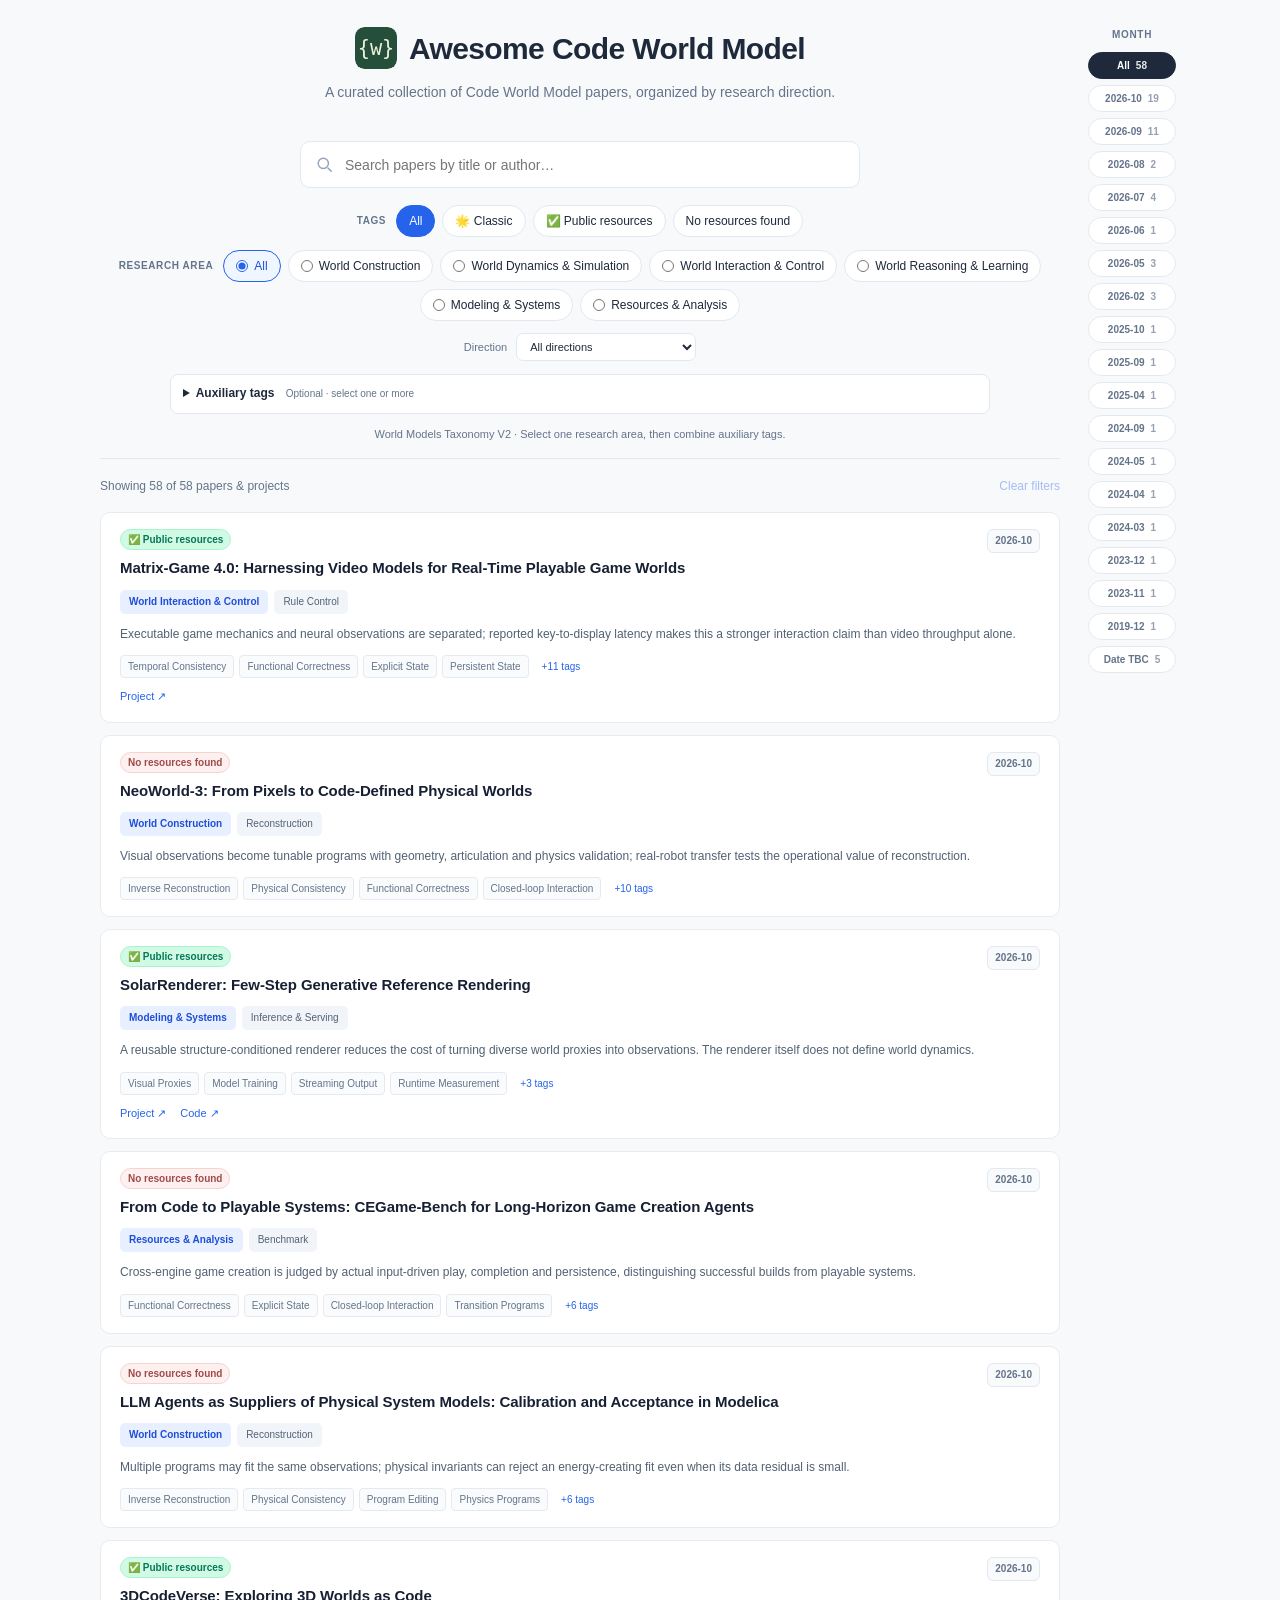
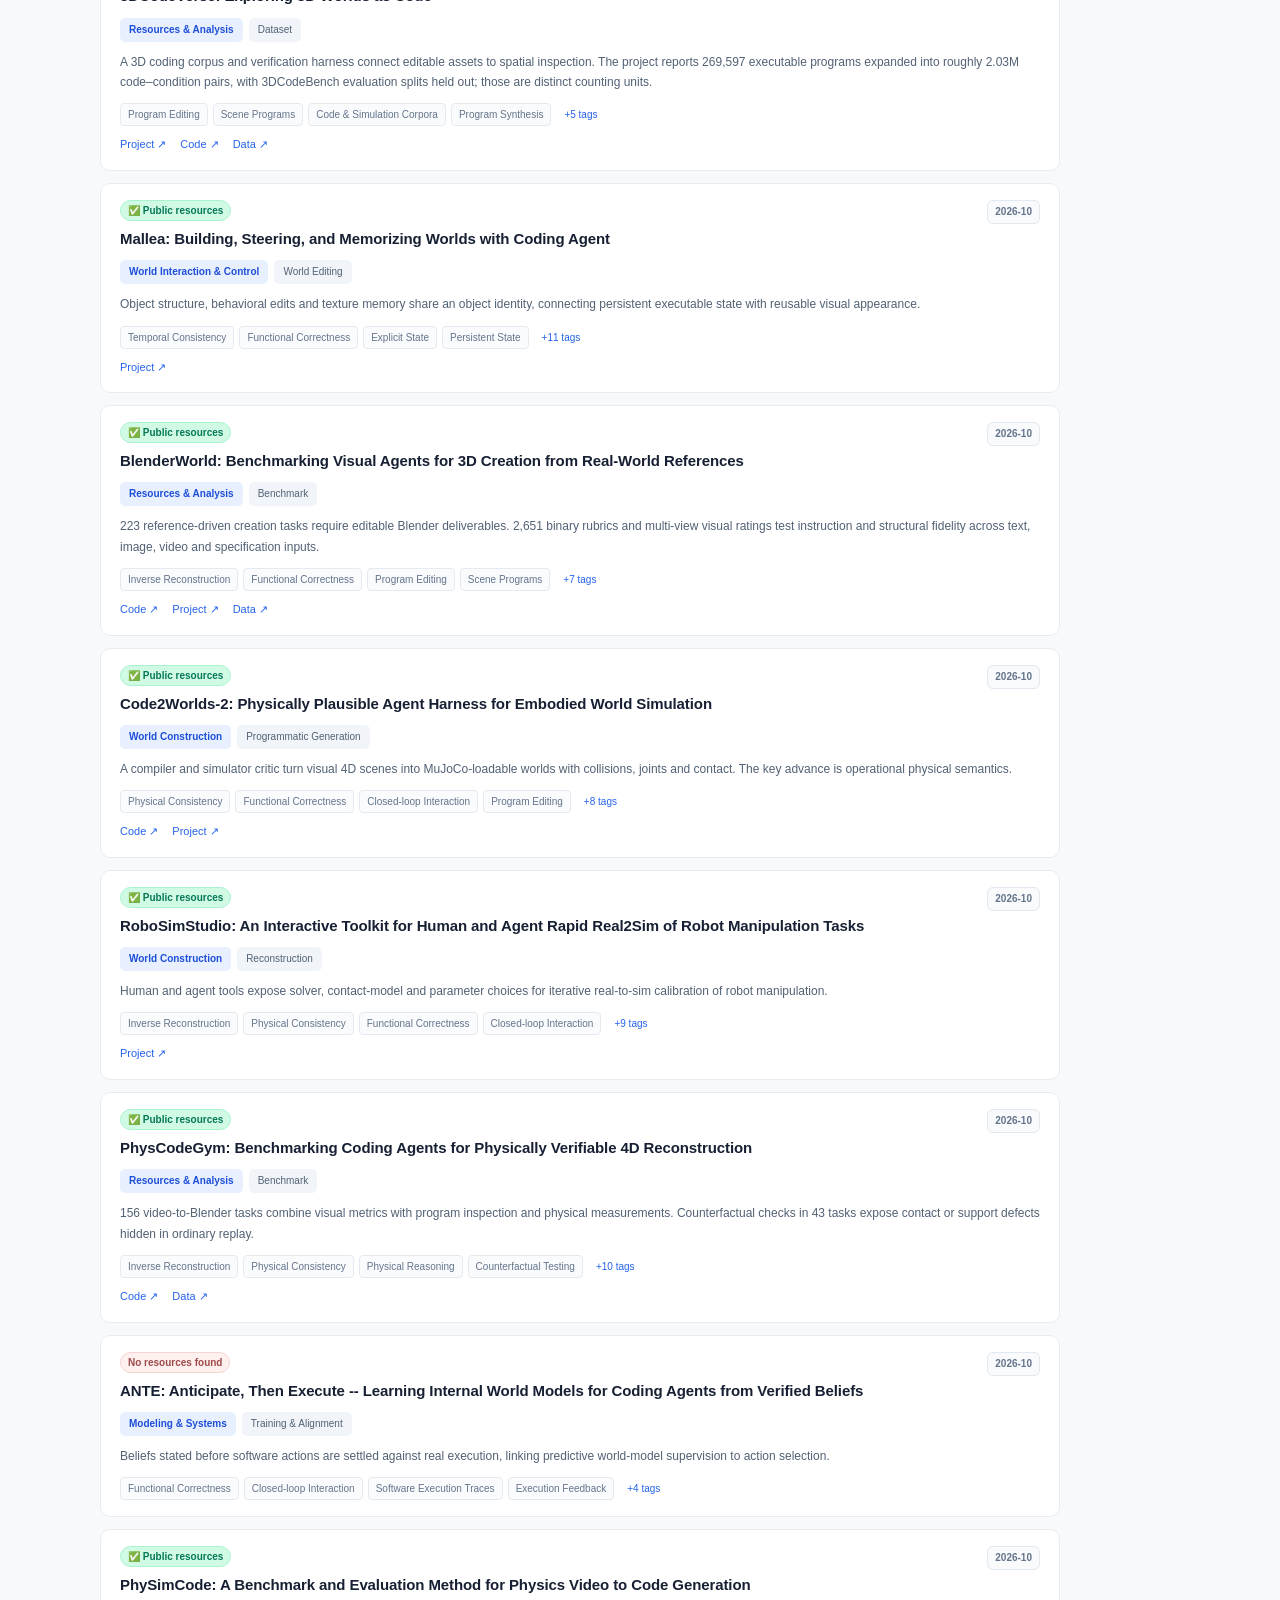
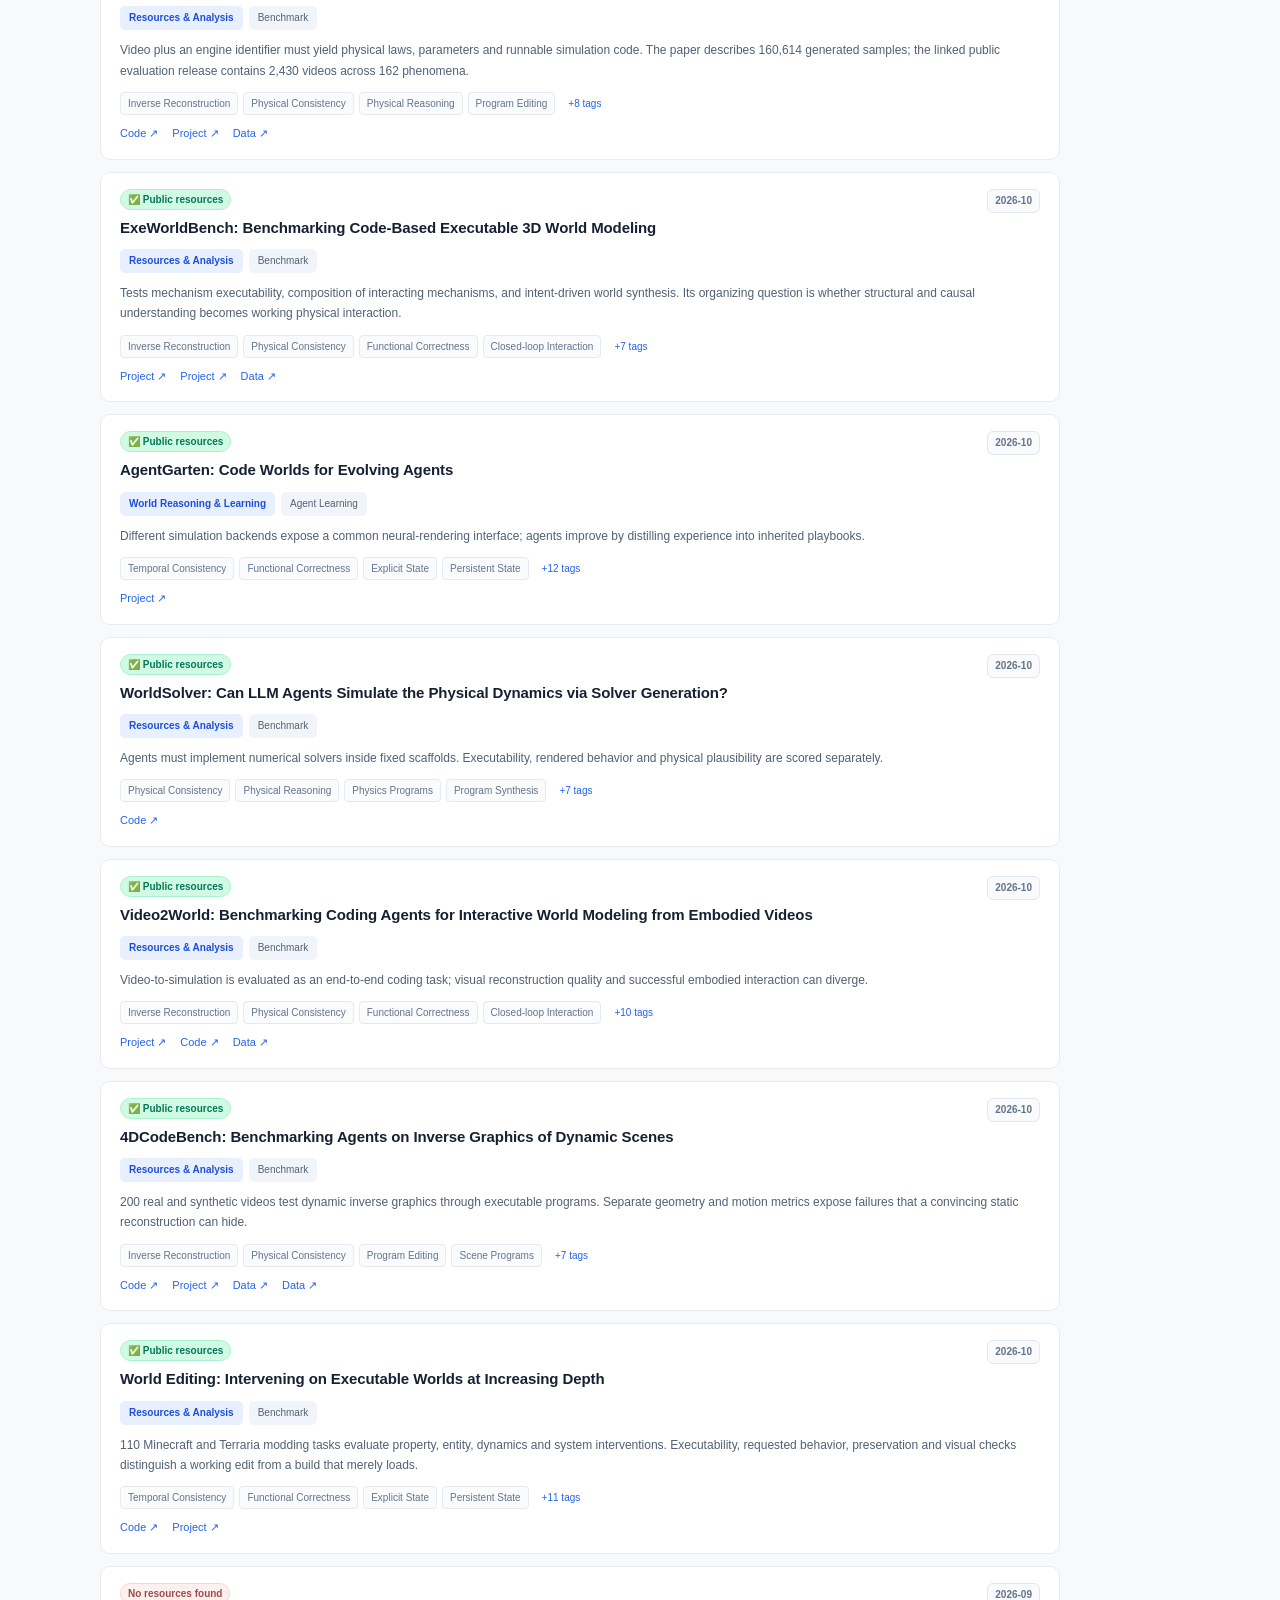
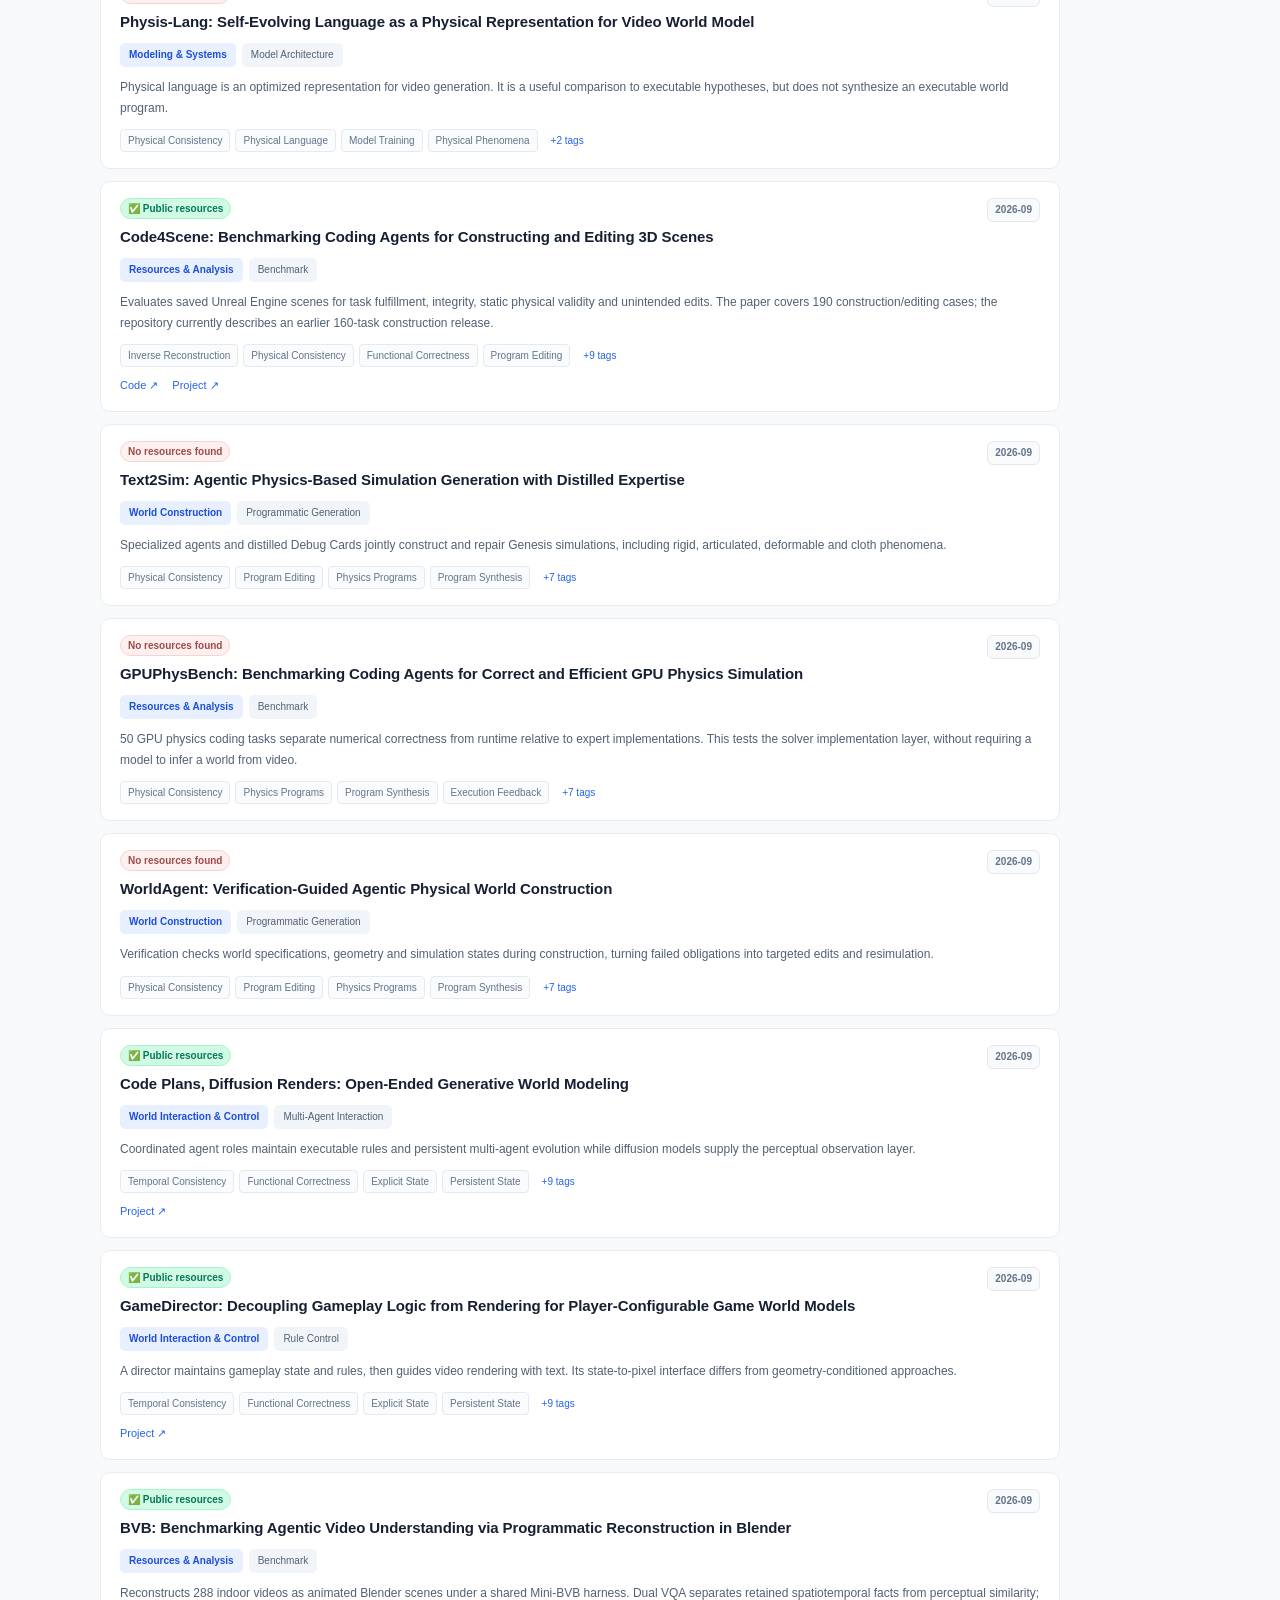
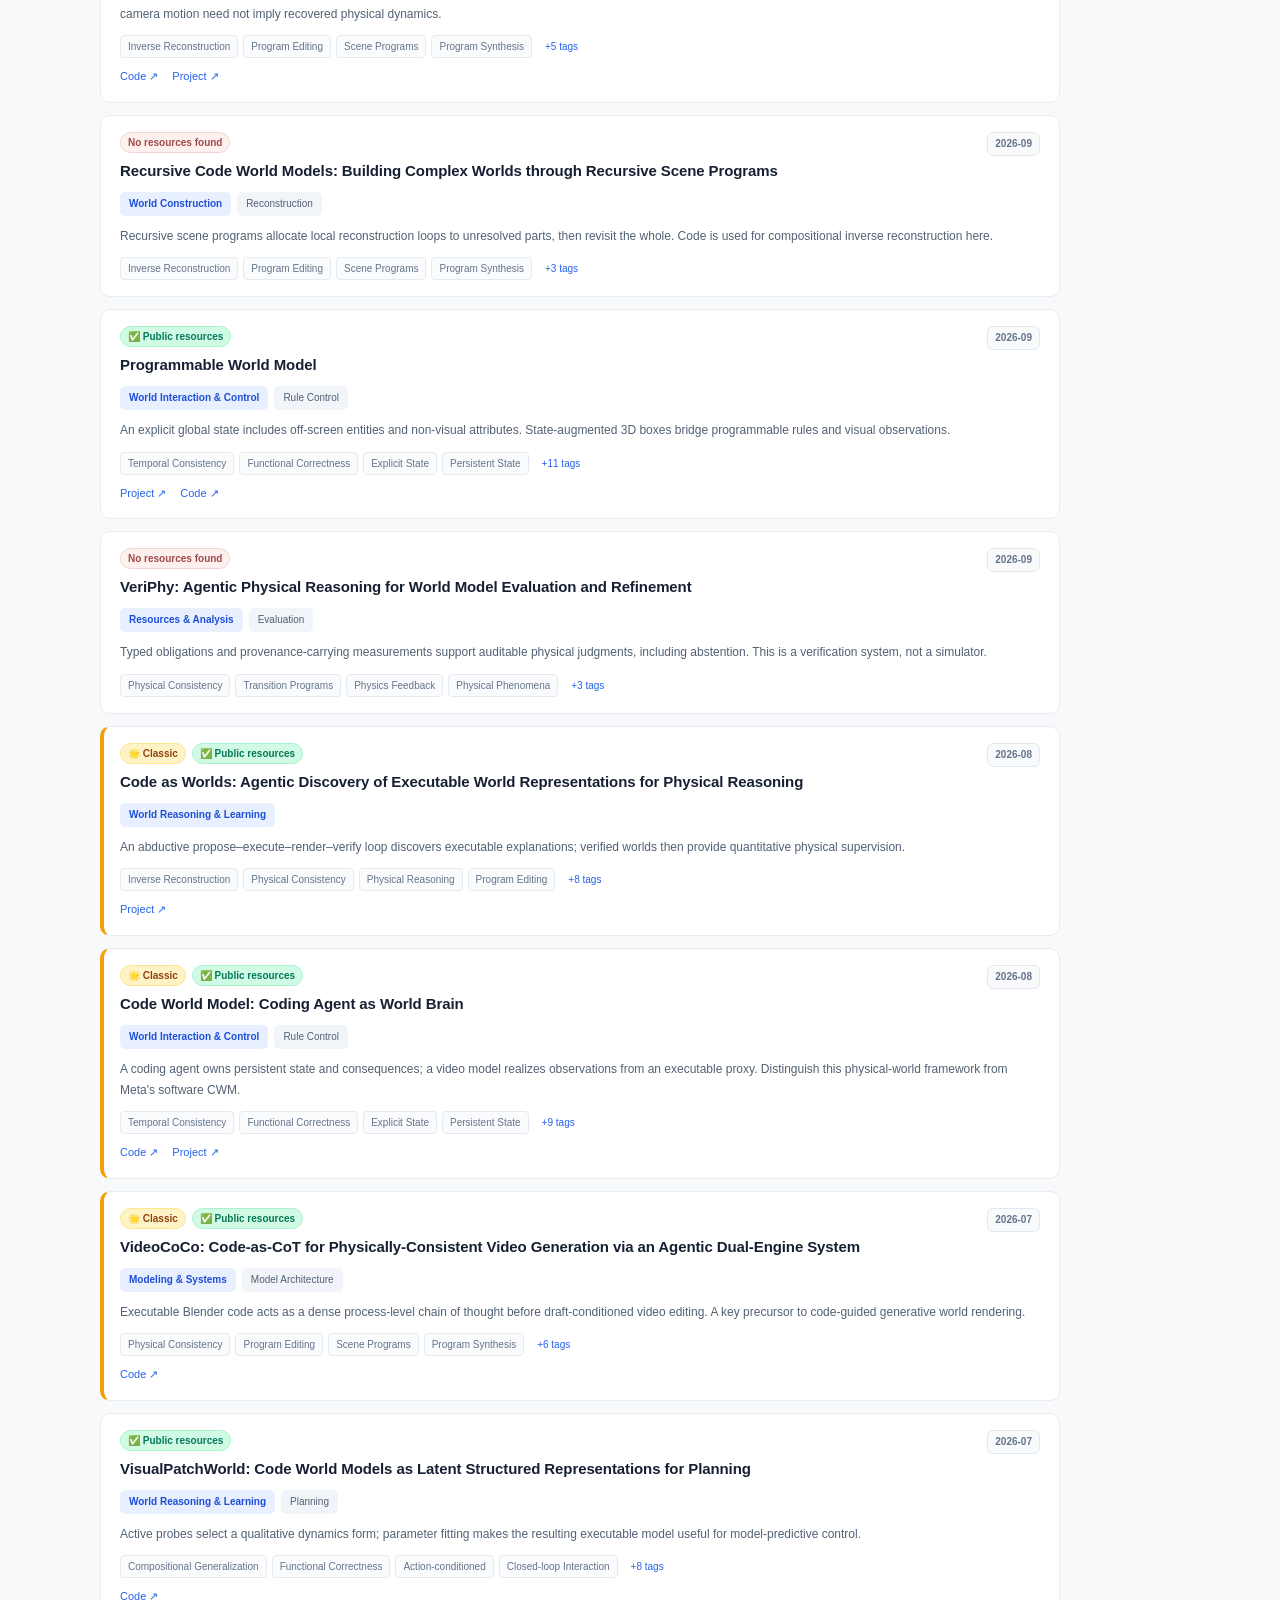
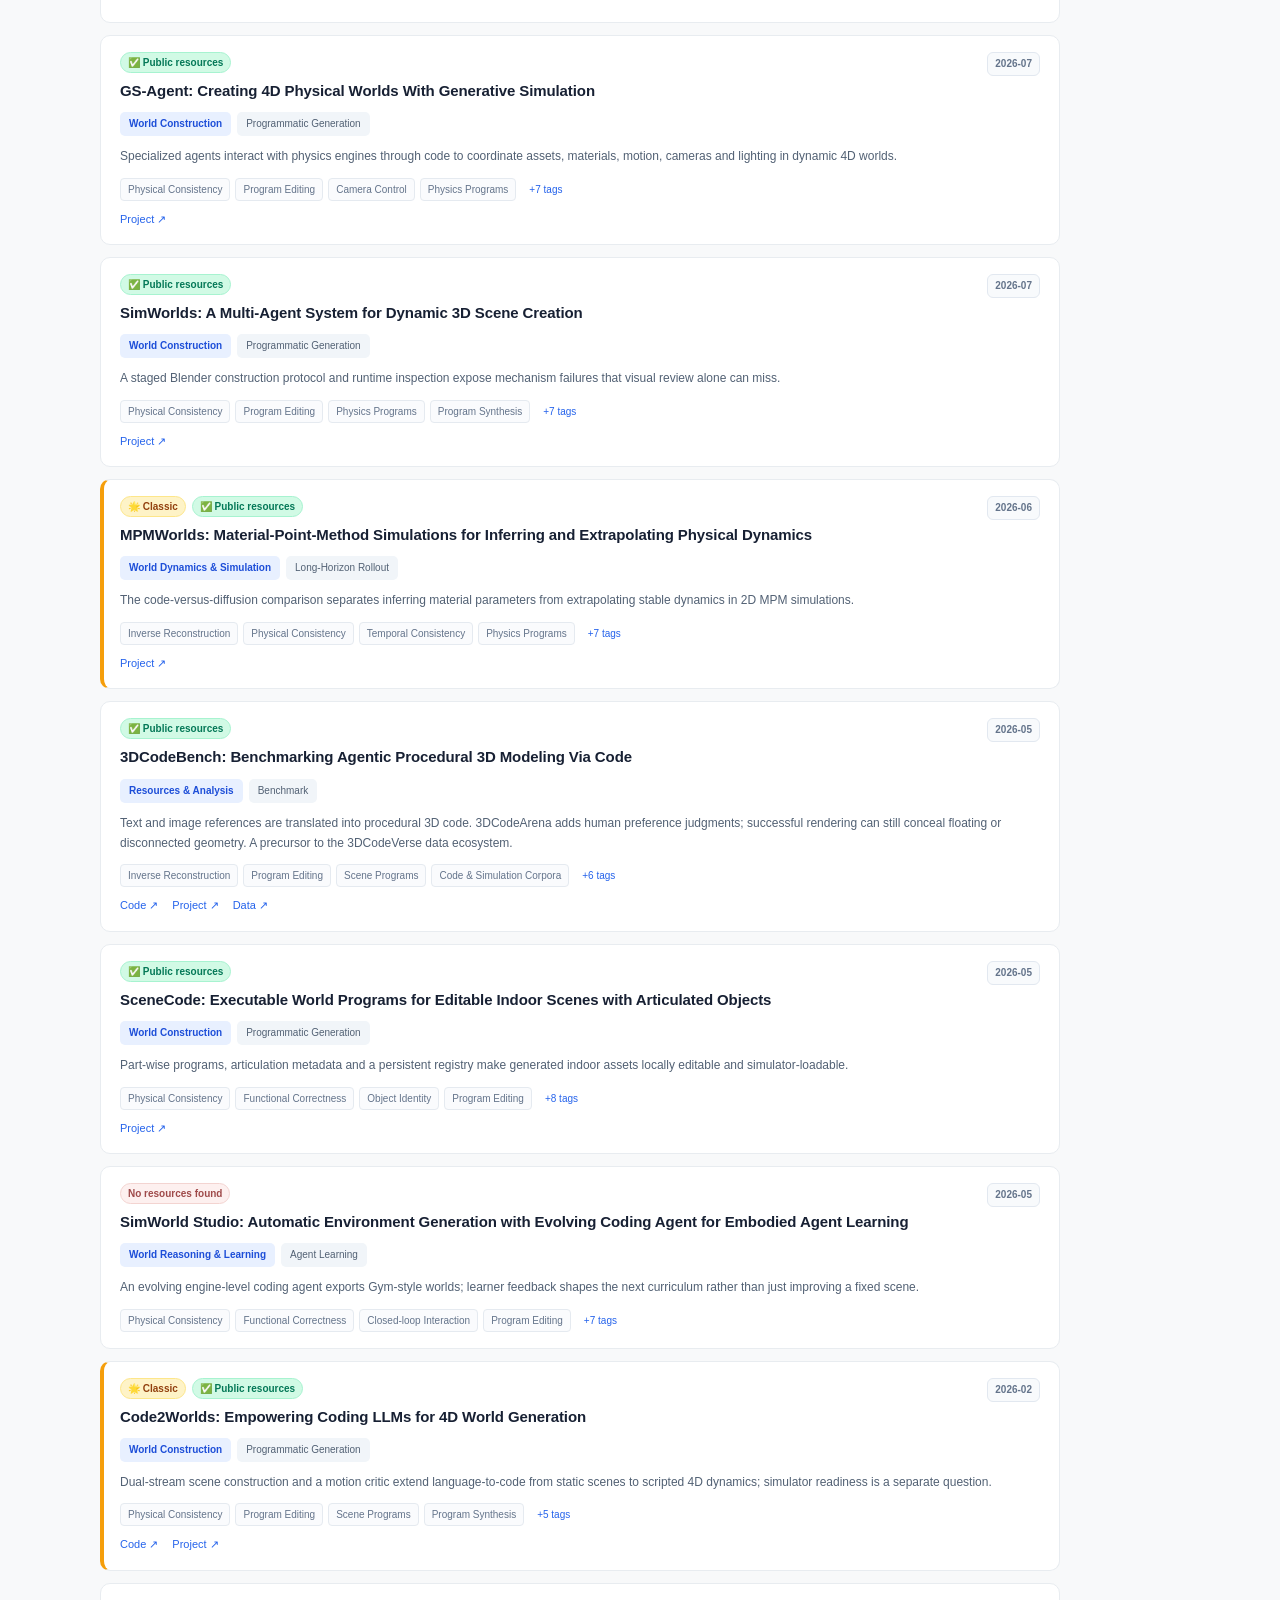
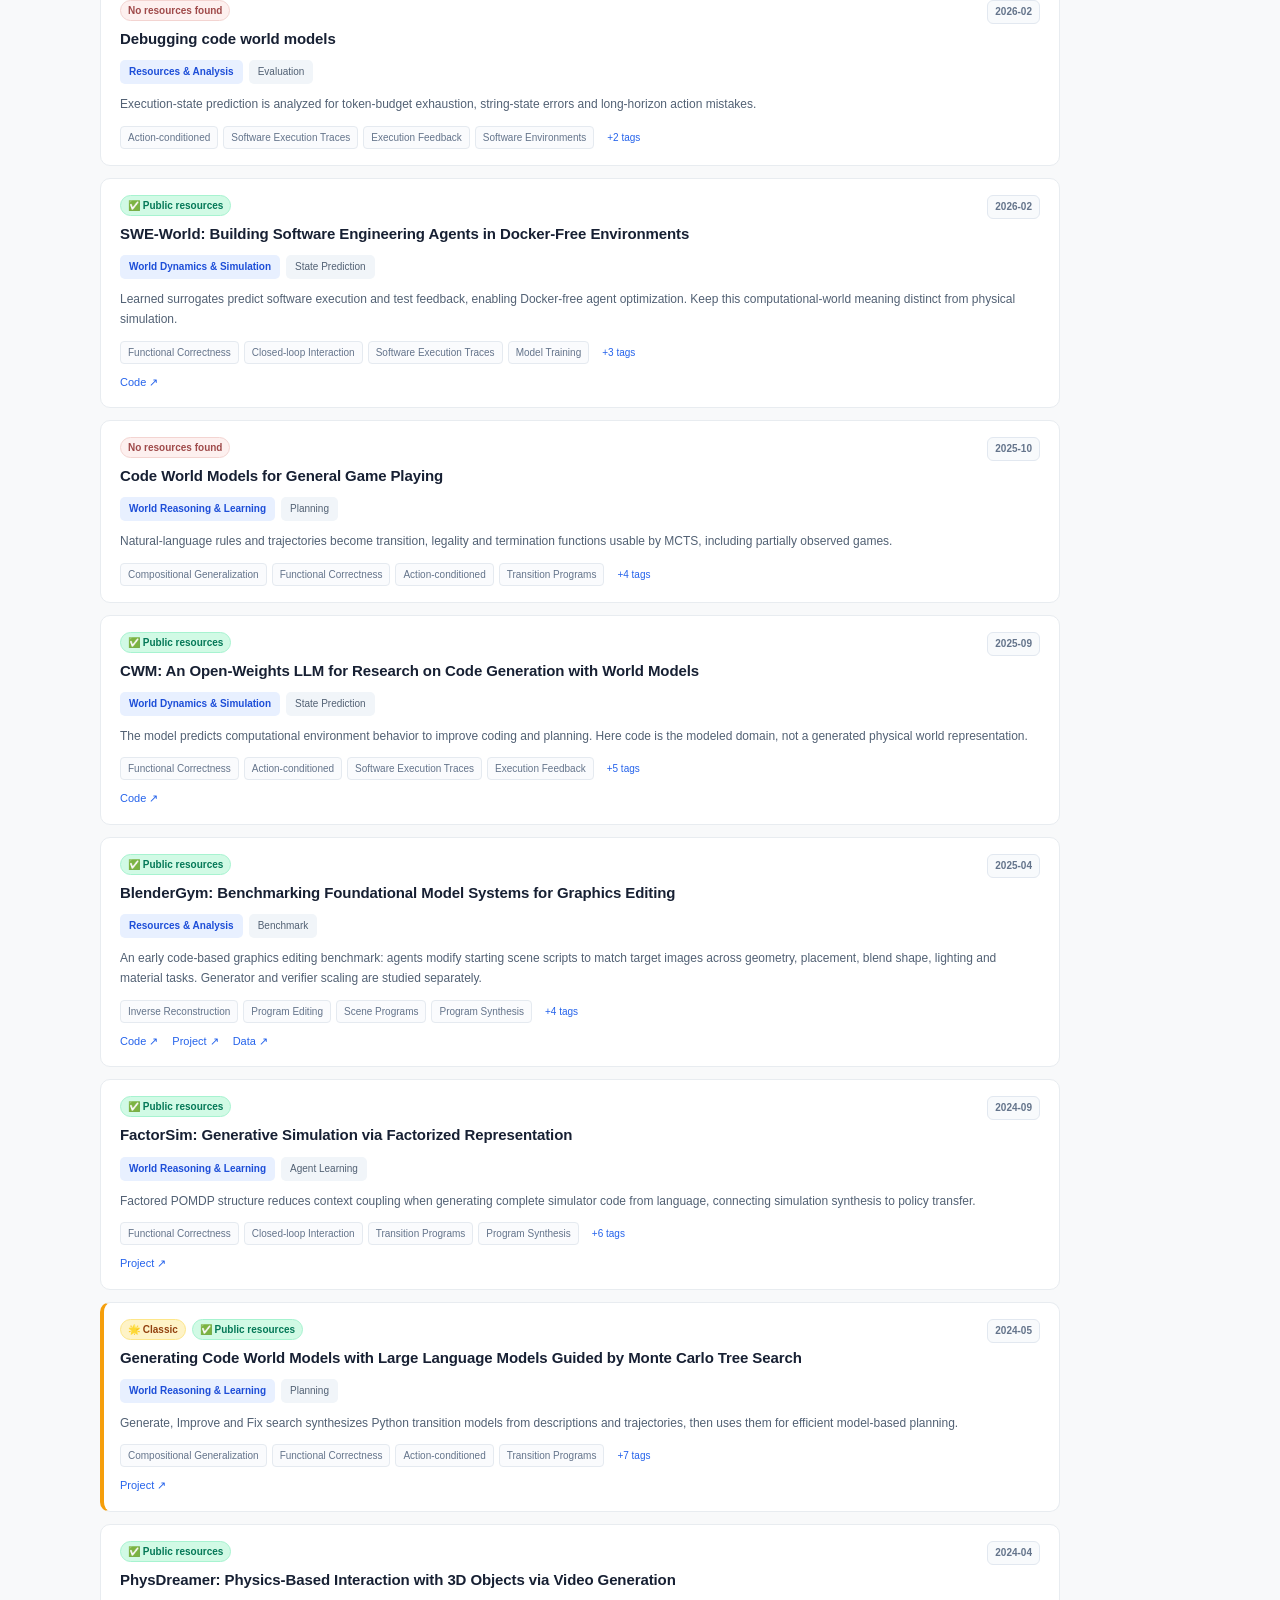
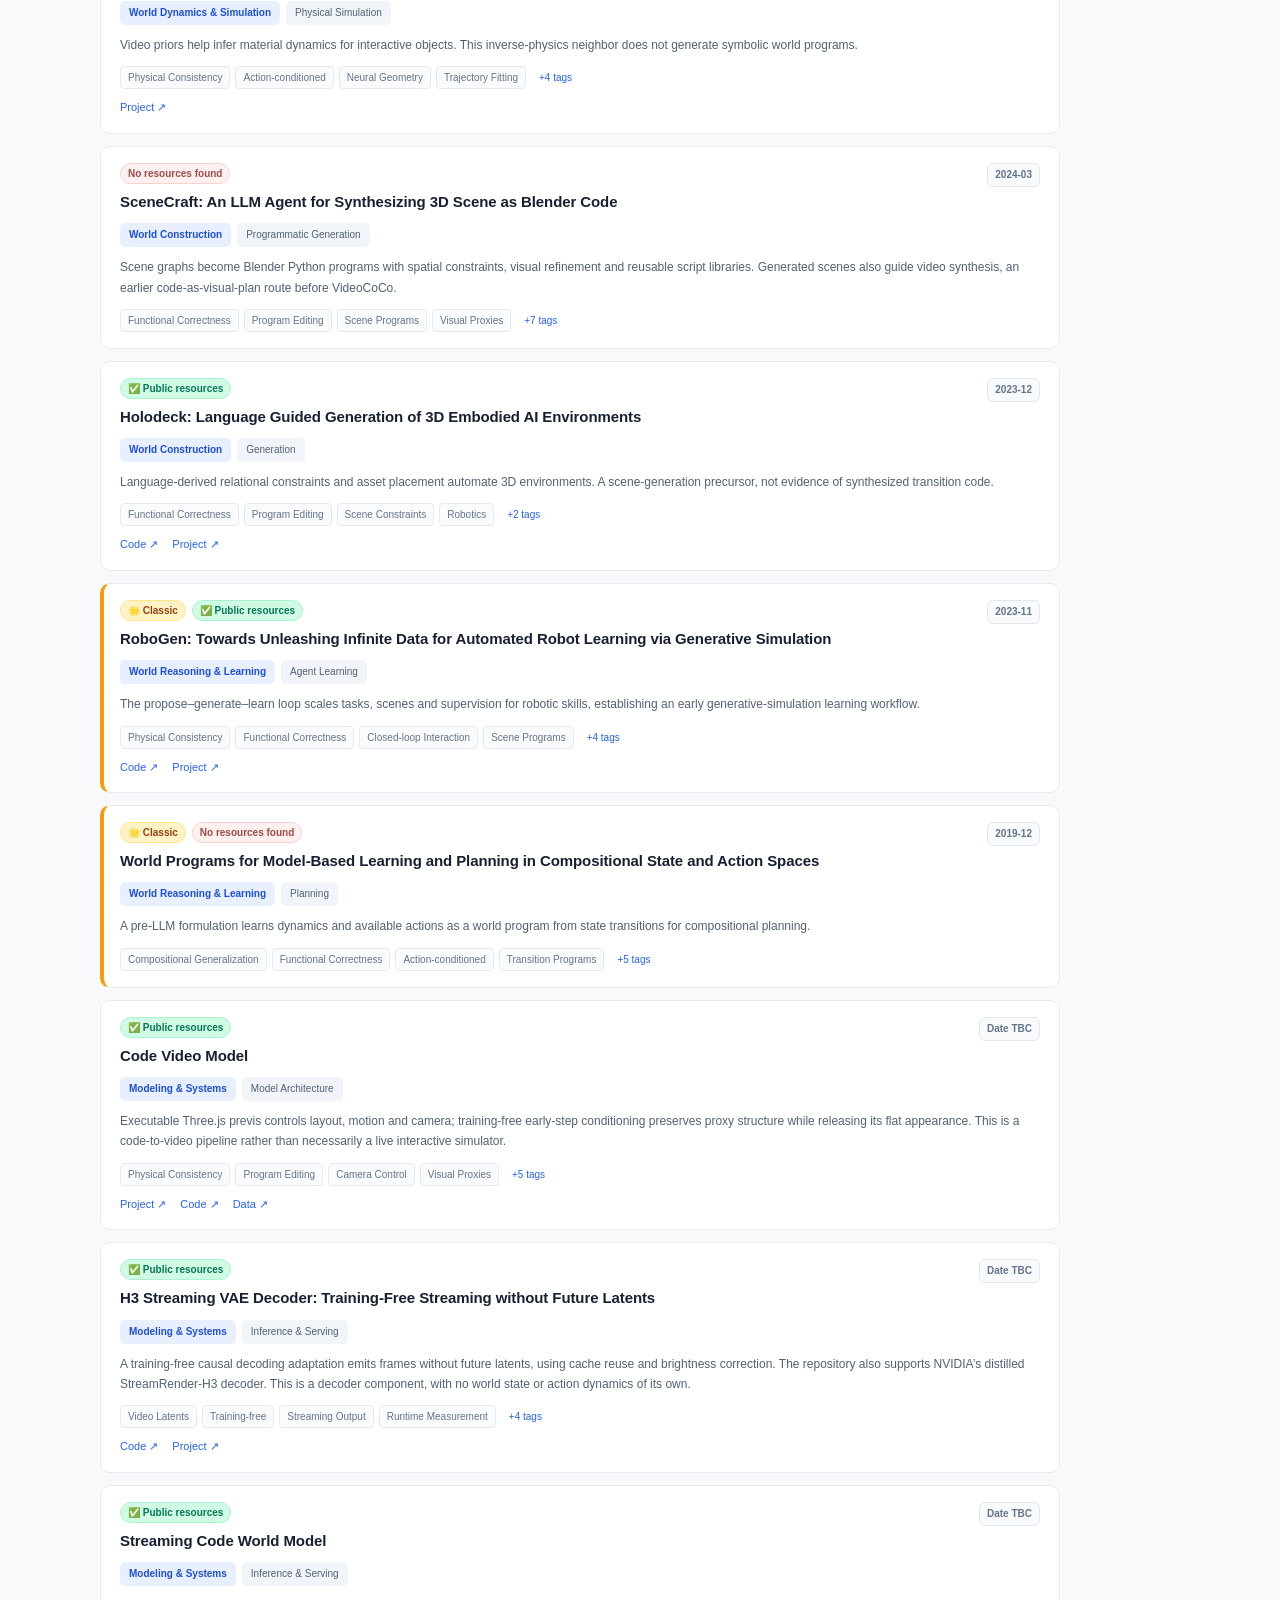
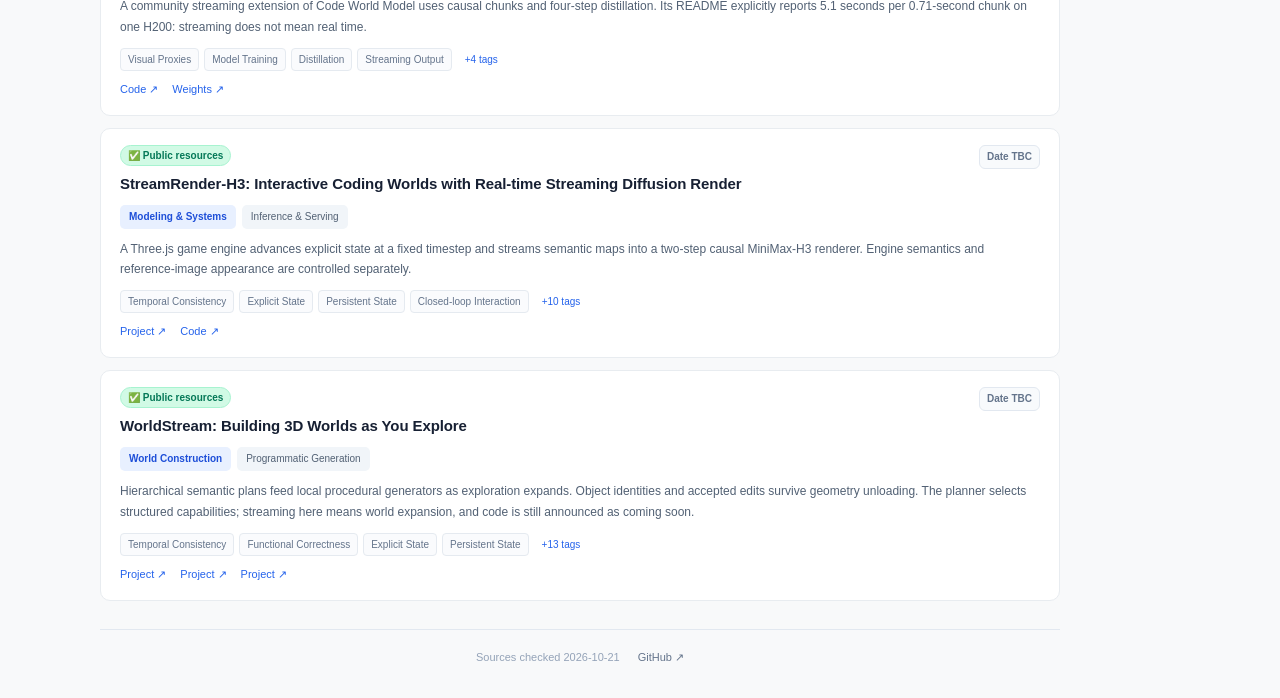
==== site/index.html @ 22420207 "Adopt Taxonomy V2 with single-area and multi-tag filtering" ====
<!doctype html>
<html lang="en">
<head>
  <meta charset="utf-8">
  <meta name="viewport" content="width=device-width, initial-scale=1">
  <meta name="description" content="Code World Model papers organized with World Models Taxonomy V2: one primary research area and multi-select auxiliary tags across eight dimensions.">
  <meta name="theme-color" content="#f8f9fa">
  <title>Awesome Code World Model</title>
  <link rel="icon" href="icon.svg" type="image/svg+xml">
  <link rel="stylesheet" href="style.css">
  <script src="catalog.js" defer></script>
  <script src="search.js" defer></script>
  <script src="app.js" defer></script>
</head>
<body>
  <a class="skip-link" href="#paper-list">Skip to papers</a>
  <main class="container">
    <header class="page-header">
      <h1><img src="icon.svg" width="42" height="42" alt="">Awesome Code World Model</h1>
      <p>A curated collection of Code World Model papers, organized by research direction.</p>
    </header>
    <aside class="month-timeline" aria-labelledby="month-heading">
      <h2 id="month-heading">Month</h2>
      <nav id="month-options" aria-label="Filter papers by publication month"></nav>
    </aside>
    <section class="toolbar" aria-label="Search and filter papers">
      <label class="search-box"><svg width="19" height="19" viewBox="0 0 24 24" fill="none" stroke="currentColor" stroke-width="1.8" aria-hidden="true"><circle cx="10.5" cy="10.5" r="6.5"/><path d="m16 16 5 5"/></svg><span class="sr-only">Search papers by title or author</span><input id="search" type="search" placeholder="Search papers by title or author…" autocomplete="off"></label>
      <div class="badge-filters" role="group" aria-label="Paper badges"><span class="filter-label">Tags</span><button data-badge="all" aria-pressed="true">All</button><button data-badge="classic" aria-pressed="false">🌟 Classic</button><button data-badge="available" aria-pressed="false">✅ Public resources</button><button data-badge="not_found" aria-pressed="false">No resources found</button></div>
      <div class="area-filters" role="radiogroup" aria-label="Primary research area" aria-describedby="filter-help"><span class="filter-label">Research area</span><div id="area-options"></div></div>
      <div class="direction-filter"><label for="direction">Direction</label><select id="direction"><option value="all">All directions</option></select></div>
      <details id="auxiliary-filters" class="auxiliary-filters"><summary>Auxiliary tags <span id="tag-selection-count">Optional · select one or more</span></summary><div id="auxiliary-options"></div><div class="auxiliary-footer"><span>Tags are combined with AND.</span><button id="clear-tags">Clear tags</button></div></details>
      <div id="selected-tags" aria-label="Selected auxiliary tags"></div>
      <p class="filter-help" id="filter-help">World Models Taxonomy V2 · Select one research area, then combine auxiliary tags.</p>
    </section>
    <div class="list-status"><p id="result-count" role="status" aria-live="polite"></p><button id="clear">Clear filters</button></div>
    <section id="paper-list" class="paper-list" aria-label="Matching papers"><p class="loading">Loading papers…</p></section>
    <noscript><p>Enable JavaScript to search and filter, or browse the <a href="readme.html">complete paper list</a>.</p></noscript>
    <footer class="page-footer"><span id="checked-date"></span><a id="source-link" href="readme.html">README ↗</a></footer>
  </main>
</body>
</html>
---- site/style.css ----
:root { color-scheme:light; --ink:#1e293b; --muted:#64748b; --blue:#2563eb; --line:#e2e8f0; }
* { box-sizing:border-box; }
body { margin:0; background:#f8f9fa; color:var(--ink); font-family:-apple-system,BlinkMacSystemFont,'Segoe UI',Roboto,'Helvetica Neue',Arial,sans-serif; line-height:1.6; -webkit-font-smoothing:antialiased; }
button,input { font:inherit; }
button { cursor:pointer; color:inherit; }
button:disabled { cursor:default; opacity:.4; }
a { color:var(--blue); text-decoration:none; }
a:hover { text-decoration:underline; }
button,input,a { touch-action:manipulation; }
button:focus-visible,input:focus-visible,a:focus-visible,summary:focus-visible { outline:2px solid var(--blue); outline-offset:3px; }
.container { display:grid; grid-template-columns:minmax(0,1fr) 96px; column-gap:24px; max-width:1120px; margin:0 auto; padding:27px 20px; }
.container > * { grid-column:1; min-width:0; }
.container > .month-timeline { grid-column:2; grid-row:1 / span 7; position:sticky; top:14px; align-self:start; max-height:calc(100dvh - 28px); overflow-y:auto; scrollbar-width:thin; padding:0 4px 4px; }
.month-timeline h2 { margin:0 0 9px; color:var(--muted); font-size:10px; font-weight:650; letter-spacing:.7px; text-align:center; text-transform:uppercase; }
#month-options { display:flex; flex-direction:column; gap:6px; }
#month-options button { display:flex; align-items:center; justify-content:center; gap:6px; width:100%; min-height:27px; padding:4px 8px; border:1px solid var(--line); border-radius:20px; background:#fff; color:var(--muted); font-size:10px; font-weight:600; line-height:1.5; white-space:nowrap; }
#month-options button:hover:not(:disabled) { background:#eff6ff; border-color:#93b4f4; color:var(--blue); }
#month-options button[aria-pressed=true] { color:#fff; background:var(--ink); border-color:var(--ink); }
.month-count { opacity:.68; font-variant-numeric:tabular-nums; }
#month-options button[aria-pressed=true] .month-count { opacity:.9; }
.page-header { text-align:center; margin-bottom:24px; }
.page-header h1 { display:flex; gap:12px; justify-content:center; align-items:center; font-size:30px; line-height:1.3; font-weight:700; letter-spacing:-.6px; margin:0 0 12px; }
.page-header img { border-radius:9px; flex-shrink:0; }
.page-header p { max-width:630px; margin:0 auto; color:var(--muted); font-size:14px; }
.toolbar { position:sticky; top:0; z-index:2; padding:14px 0 15px; background:rgba(248,249,250,.96); backdrop-filter:blur(14px); border-bottom:1px solid var(--line); }
.search-box { display:flex; align-items:center; gap:11px; max-width:560px; min-width:0; margin:0 auto 17px; background:#fff; border:1.5px solid var(--line); border-radius:10px; padding:0 14px; height:47px; color:#94a3b8; }
.search-box:focus-within { border-color:var(--blue); box-shadow:0 0 0 3px #2563eb15; }
.search-box svg { flex-shrink:0; }
.search-box input { width:100%; min-width:0; height:100%; padding:0; background:none; border:0; outline:none; color:var(--ink); font-size:14px; }
.search-box input:focus-visible { outline:none; }
.badge-filters,.area-filters { display:flex; flex-wrap:wrap; align-items:center; justify-content:center; gap:7px; }
.badge-filters { margin-bottom:13px; }
.filter-label { font-size:10px; font-weight:650; letter-spacing:.6px; text-transform:uppercase; color:var(--muted); margin-right:3px; }
.badge-filters button,.topic-option { display:inline-flex; align-items:center; justify-content:center; gap:6px; background:#fff; border:1px solid var(--line); border-radius:18px; padding:6px 12px; font-size:12px; line-height:1.5; white-space:nowrap; transition:background .12s,border-color .12s; }
.badge-filters button:hover,.topic-option:hover { border-color:#93b4f4; background:#eff6ff; }
.badge-filters button[aria-pressed=true] { color:#fff; background:var(--blue); border-color:var(--blue); }
.badge-filters [data-badge=classic][aria-pressed=true] { background:#d97706; border-color:#d97706; }
.badge-filters [data-badge=available][aria-pressed=true] { background:#059669; border-color:#059669; }
.badge-filters [data-badge=not_found][aria-pressed=true] { background:#b45353; border-color:#b45353; }
#area-options { display:contents; }
.topic-option { cursor:pointer; }
.topic-option input { width:12px; height:12px; margin:0; accent-color:var(--blue); cursor:pointer; }
.topic-option:has(input:checked) { background:#eff6ff; border-color:var(--blue); color:#1d4ed8; }
.topic-option:focus-within { outline:2px solid var(--blue); outline-offset:2px; }
.topic-option input:focus-visible { outline:none; }
.filter-help { margin:12px 0 0; text-align:center; font-size:11px; color:var(--muted); }
.list-status { display:flex; align-items:center; justify-content:space-between; gap:15px; margin:14px 0 12px; color:var(--muted); font-size:12px; }
.list-status p { margin:0; }
.list-status button,.empty-state button { background:none; border:0; padding:4px 0; color:var(--blue); font-size:12px; }
.paper-list { display:flex; flex-direction:column; gap:12px; }
.paper-card { background:#fff; border:1px solid #e8ecf0; border-radius:10px; padding:16px 19px; transition:box-shadow .15s,border-color .15s; }
.paper-card:hover { border-color:#d5dfec; box-shadow:0 5px 20px #0f172a09; }
.paper-card.starred { border-left:4px solid #f59e0b; padding-left:16px; }
.paper-heading { display:flex; align-items:flex-start; justify-content:space-between; gap:16px; }
.paper-main { min-width:0; flex:1; }
.paper-badges { display:flex; gap:6px; flex-wrap:wrap; margin-bottom:7px; }
.badge { display:inline-flex; align-items:center; border-radius:14px; font-size:10px; font-weight:650; line-height:1.5; padding:2px 7px; border:1px solid transparent; }
.badge-star { color:#92400e; background:#fef3c7; border-color:#fde68a; }
.badge-open { color:#047857; background:#d1fae5; border-color:#a7f3d0; }
.badge-closed { color:#9f4a4a; background:#fdf0ef; border-color:#f3d4d1; }
.paper-card h2 { font-size:15px; font-weight:650; line-height:1.48; margin:0; letter-spacing:-.1px; }
.paper-card h2 a { color:#172033; }
.paper-card h2 a:hover { color:var(--blue); text-decoration:none; }
.paper-date { flex-shrink:0; font-size:10px; font-weight:650; color:var(--muted); padding:3px 7px; background:#f8fafc; border:1px solid var(--line); border-radius:6px; white-space:nowrap; }
.direction-filter { display:flex; align-items:center; justify-content:center; gap:9px; margin:12px 0; color:var(--muted); font-size:11px; }
.direction-filter select { min-width:180px; max-width:100%; border:1px solid var(--line); border-radius:7px; background:#fff; padding:6px 9px; color:var(--ink); font:inherit; }
.auxiliary-filters { border:1px solid var(--line); border-radius:8px; background:#fff; max-width:820px; margin:13px auto 0; }
.auxiliary-filters>summary { cursor:pointer; padding:9px 12px; font-size:12px; font-weight:600; }
.auxiliary-filters>summary>span { font-size:10px; font-weight:400; color:var(--muted); margin-left:8px; }
#auxiliary-options { display:grid; grid-template-columns:1fr 1fr; gap:16px 20px; max-height:300px; overflow-y:auto; padding:13px; border-top:1px solid var(--line); }
.tag-dimension { border:0; padding:0; margin:0; min-width:0; display:flex; flex-wrap:wrap; align-content:flex-start; gap:6px; }
.tag-dimension legend { font-size:11px; font-weight:650; padding:0 0 8px; color:var(--ink); }
.tag-dimension .topic-option { font-size:10px; padding:4px 8px; border-radius:6px; }
.auxiliary-footer { display:flex; align-items:center; justify-content:space-between; padding:8px 13px; border-top:1px solid var(--line); color:var(--muted); font-size:10px; }
.auxiliary-footer button { border:0; background:none; color:var(--blue); font-size:10px; padding:3px 0; }
#selected-tags { display:flex; flex-wrap:wrap; justify-content:center; gap:6px; margin:11px 0 0; }
#selected-tags:empty { display:none; }
#selected-tags button { border:1px solid #bed4fb; background:#eff6ff; border-radius:5px; padding:4px 8px; font-size:10px; color:var(--blue); }
#selected-tags button span { margin-left:6px; }
.paper-primary { display:flex; flex-wrap:wrap; align-items:center; gap:6px; margin-top:10px; }
.paper-primary button { border:1px solid transparent; border-radius:5px; padding:3px 8px; background:#e8f0ff; color:#1d4ed8; font-size:10px; font-weight:600; }
.paper-primary button:hover { color:#fff; background:var(--blue); }
.paper-primary .paper-direction { font-weight:500; background:#f1f5f9; color:#526174; }
.paper-tags { display:flex; flex-wrap:wrap; align-items:center; gap:5px; margin-top:11px; }
.paper-tags button,.more-tags summary { font-size:10px; line-height:1.5; color:#64748b; border:1px solid #e5eaf0; border-radius:4px; padding:3px 7px; background:#fafbfd; cursor:pointer; }
.paper-tags button:hover,.paper-tags button[aria-pressed=true] { color:var(--blue); background:#eff6ff; border-color:#bed4fb; }
.more-tags summary { list-style:none; background:none; border-color:transparent; color:var(--blue); }
.more-tags summary::-webkit-details-marker { display:none; }
.more-tags[open] { flex-basis:100%; }
.more-tags>div { display:flex; flex-wrap:wrap; gap:5px; margin-top:6px; }
.paper-description { margin:10px 0 0; color:#526174; font-size:12px; line-height:1.7; }
.paper-links { display:flex; gap:14px; flex-wrap:wrap; margin-top:10px; font-size:11px; }
.empty-state { text-align:center; padding:50px 15px; color:var(--muted); font-size:14px; }
.page-footer { display:flex; justify-content:center; gap:18px; flex-wrap:wrap; border-top:1px solid var(--line); margin-top:28px; padding:19px 0 5px; color:#94a3b8; font-size:11px; }
.page-footer a { color:var(--muted); }
.skip-link { position:absolute; top:-80px; left:16px; padding:10px 16px; background:#fff; border:1px solid var(--blue); border-radius:6px; z-index:5; }
.skip-link:focus { top:12px; }
.sr-only { position:absolute; width:1px; height:1px; padding:0; margin:-1px; overflow:hidden; clip:rect(0,0,0,0); white-space:nowrap; border:0; }
.loading { text-align:center; color:var(--muted); }

/* 生成的 README 与研究说明页使用同一套轻量排版。 */
.document { max-width:960px; margin:28px auto; padding:20px; }
.document>nav { display:flex; flex-wrap:wrap; gap:18px; font-size:12px; margin:20px 0; }
.prose { background:#fff; border:1px solid var(--line); border-radius:10px; padding:30px; font-size:13px; line-height:1.85; overflow-wrap:anywhere; }
.prose h1 { font-size:28px; line-height:1.4; }
.prose h2 { font-size:22px; line-height:1.5; border-top:1px solid var(--line); padding-top:20px; margin-top:30px; }
.prose h3 { font-size:17px; line-height:1.5; margin-top:25px; }
.prose img { max-width:100%; height:auto; }
.prose [align=center] { text-align:center; }
.prose hr { border:0; border-top:1px solid var(--line); margin:25px 0; }
.prose pre { white-space:pre-wrap; overflow-wrap:anywhere; background:#f1f5f9; border-radius:6px; padding:16px; font-size:11px; }
.prose code { background:#f1f5f9; border-radius:3px; padding:2px 4px; font-size:.9em; }
.prose pre code { padding:0; }
.prose table { border-collapse:collapse; width:100%; font-size:11px; }
.prose td,.prose th { text-align:left; vertical-align:top; border-bottom:1px solid var(--line); padding:11px; min-width:130px; }
.prose table[border="0"] td { border:0; text-align:center; min-width:0; }
.table-scroll { overflow-x:auto; max-width:100%; margin:18px 0; }
@media(max-width:900px) {
  .container { display:block; max-width:1000px; }
  .container > .month-timeline { position:static; max-height:none; overflow:visible; padding:0; margin:0 0 16px; }
  .month-timeline h2 { text-align:left; margin-bottom:7px; }
  #month-options { flex-direction:row; overflow-x:auto; padding:3px 3px 8px; gap:6px; }
  #month-options button { width:auto; min-height:32px; flex-shrink:0; padding:5px 11px; }
}
@media(max-width:640px) {
  .container { padding:21px 13px; }
  .page-header h1 { font-size:23px; gap:9px; letter-spacing:-.5px; }
  .page-header img { width:34px; height:34px; }
  .page-header p { font-size:12px; max-width:340px; }
  .page-header { margin-bottom:13px; }
  .toolbar { position:static; }
  .search-box { height:44px; margin-bottom:14px; }
  .search-box input { font-size:13px; }
  .badge-filters,.area-filters { gap:6px; }
  .badge-filters button,.topic-option { font-size:10px; padding:6px 9px; }
  .filter-label { font-size:9px; }
  .filter-help { font-size:10px; }
  .list-status { font-size:10px; }
  .list-status button { font-size:10px; }
  .paper-card { padding:14px; }
  .paper-card.starred { padding-left:11px; }
  .paper-heading { gap:9px; }
  .paper-card h2 { font-size:14px; }
  .paper-date { font-size:9px; padding:3px 5px; }
  .badge { font-size:9px; }
  .paper-description { font-size:11px; }
  #auxiliary-options { grid-template-columns:1fr; max-height:300px; gap:17px; }
  .auxiliary-filters>summary { font-size:11px; }
  .auxiliary-filters>summary>span { font-size:9px; }
  .paper-primary button,.paper-tags button,.more-tags summary { font-size:9px; }
  .document { padding:13px; margin-top:15px; }
  .prose { padding:17px; font-size:12px; }
  .prose h1 { font-size:24px; }
  .prose h2 { font-size:19px; }
  .prose table[border="0"] td { font-size:9px; padding:7px 2px; }
}
@media(prefers-reduced-motion:reduce) { * { transition:none!important; } }
@media print { .container { display:block; } .month-timeline,.toolbar,.list-status button,.skip-link { display:none; } .paper-card { break-inside:avoid; box-shadow:none; } body { background:#fff; } }
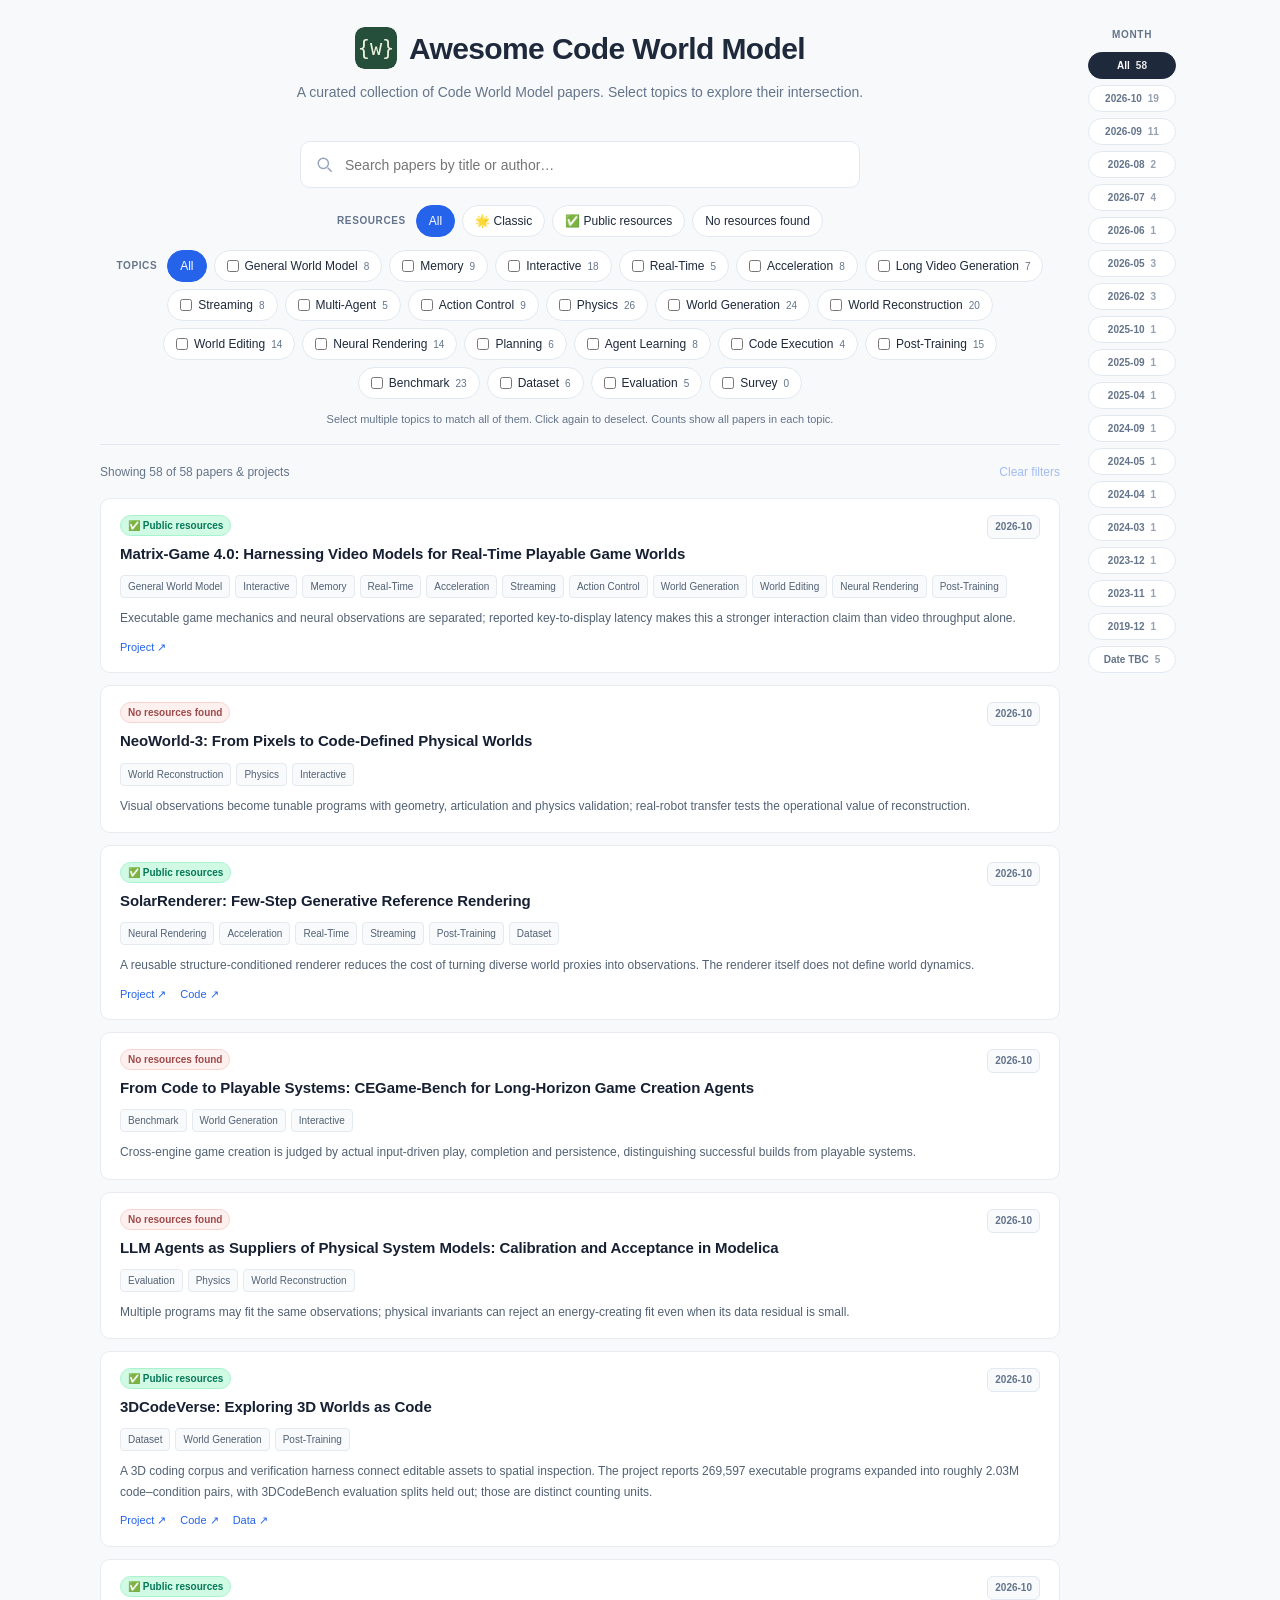
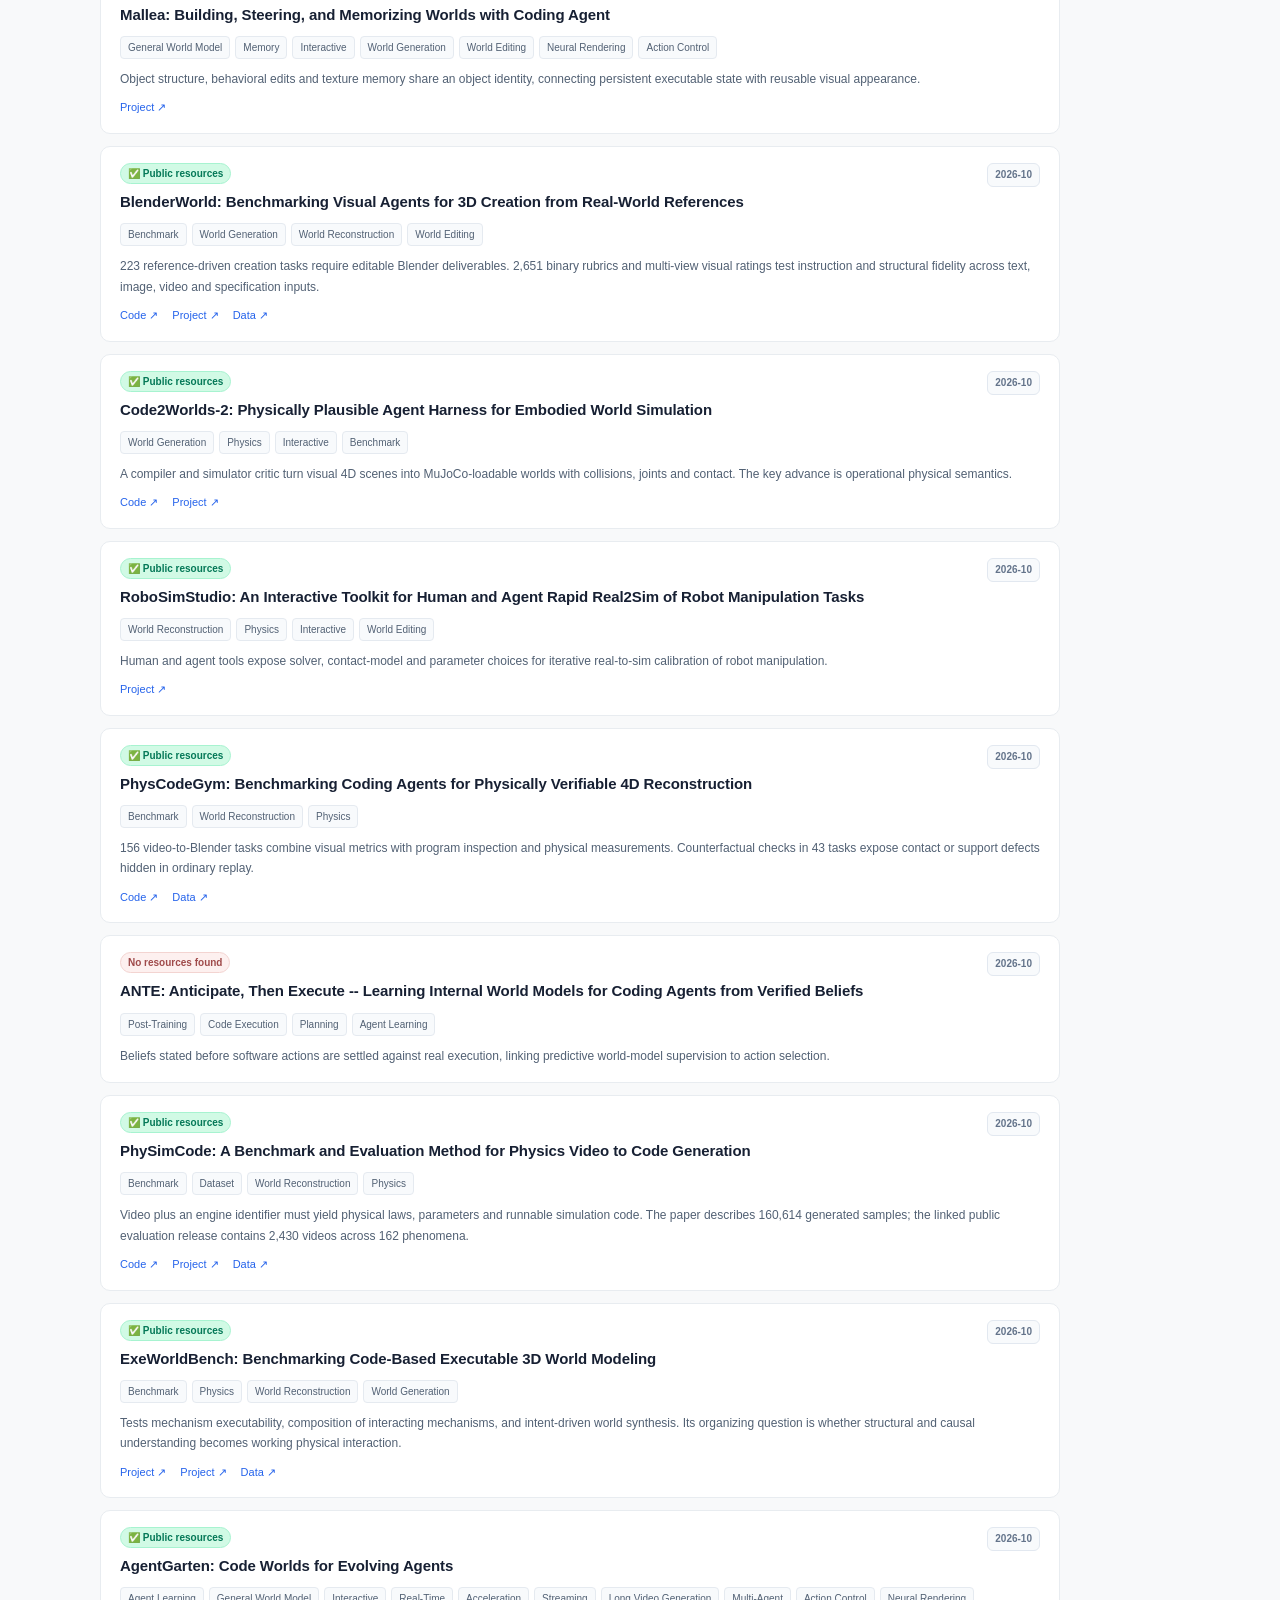
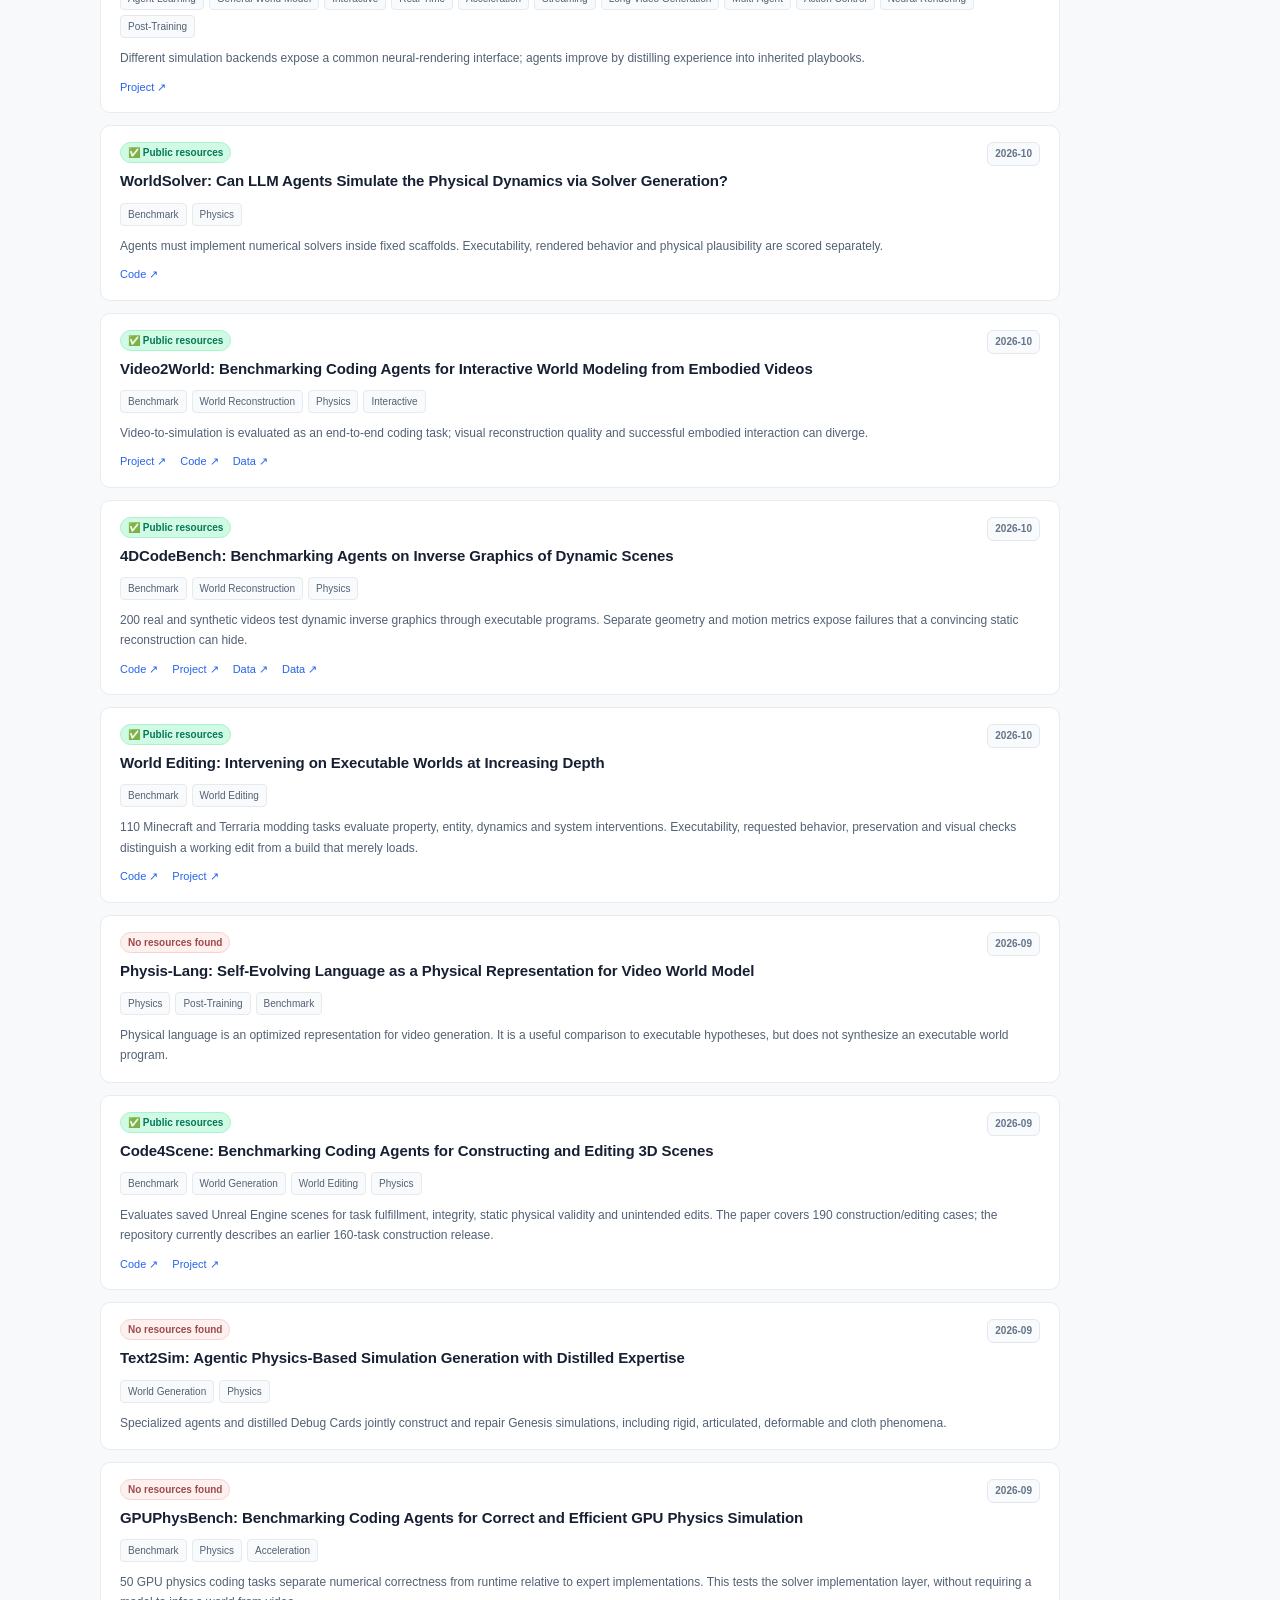
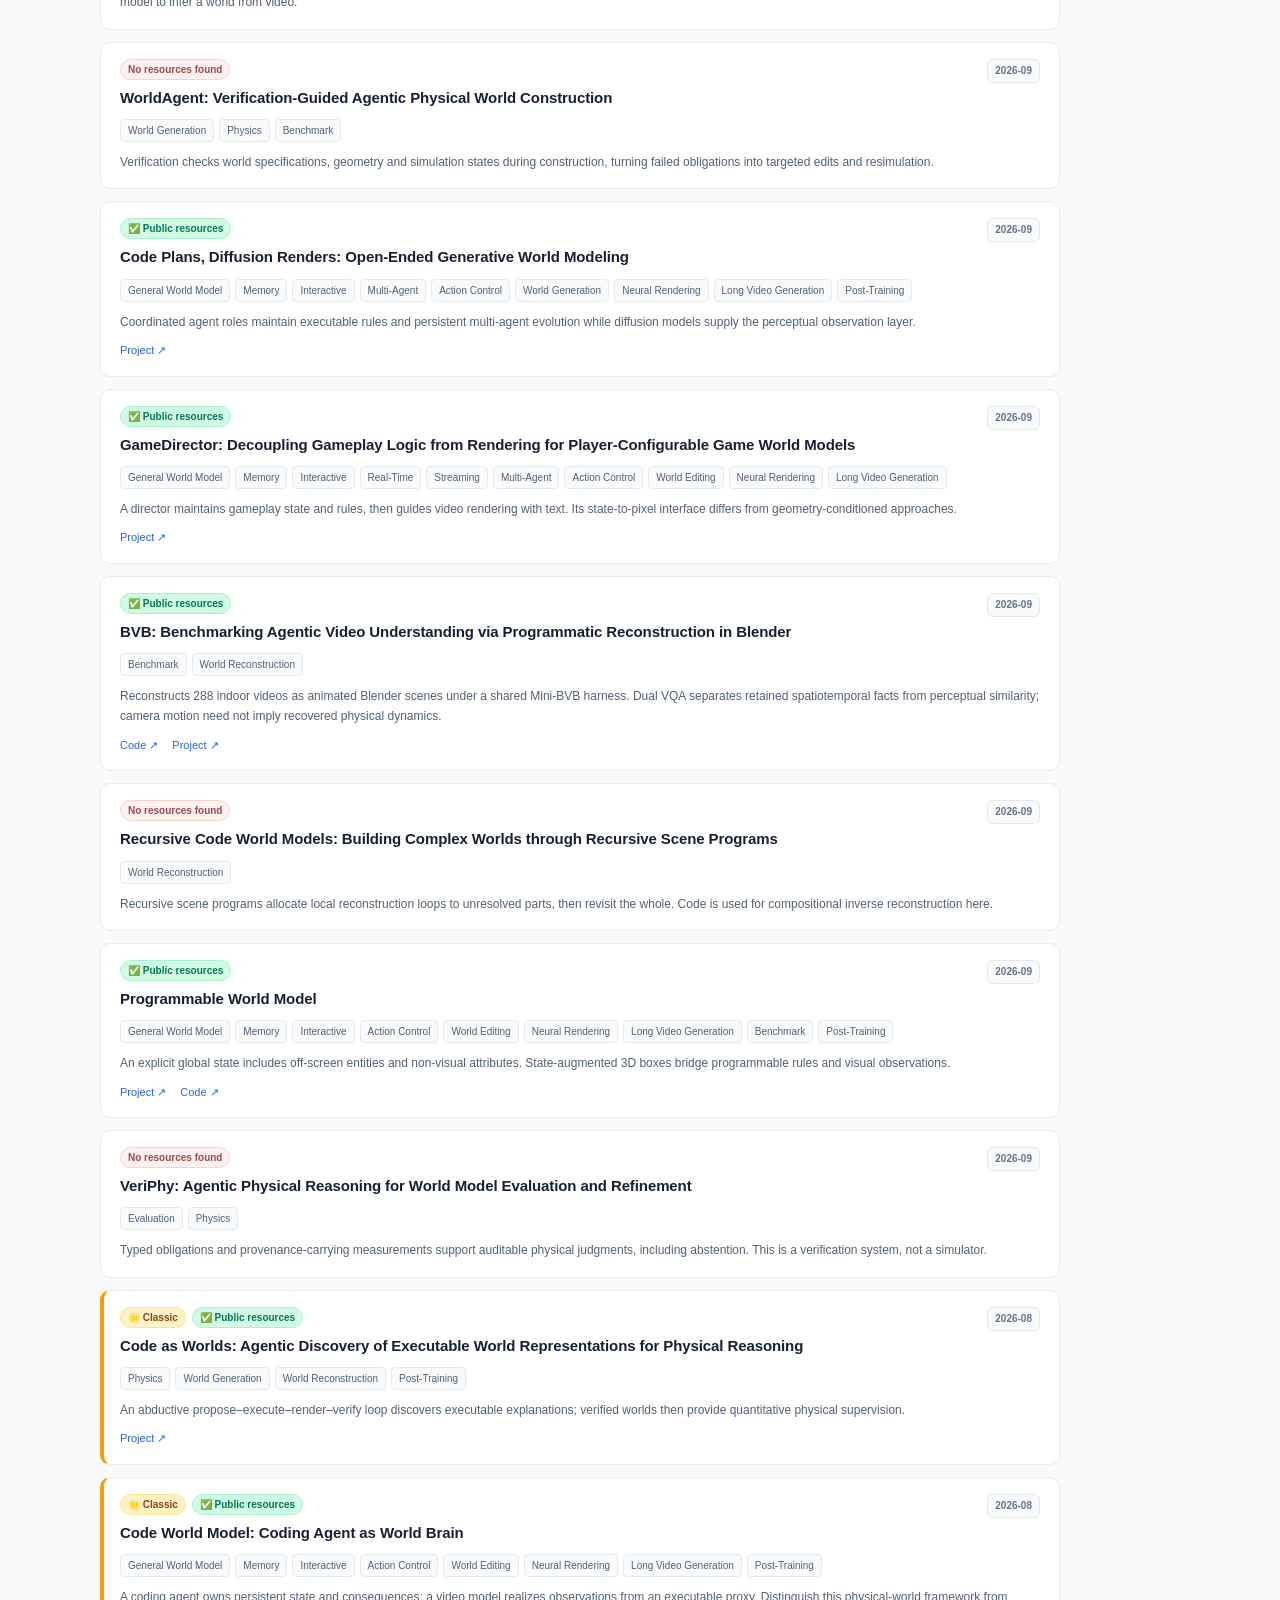
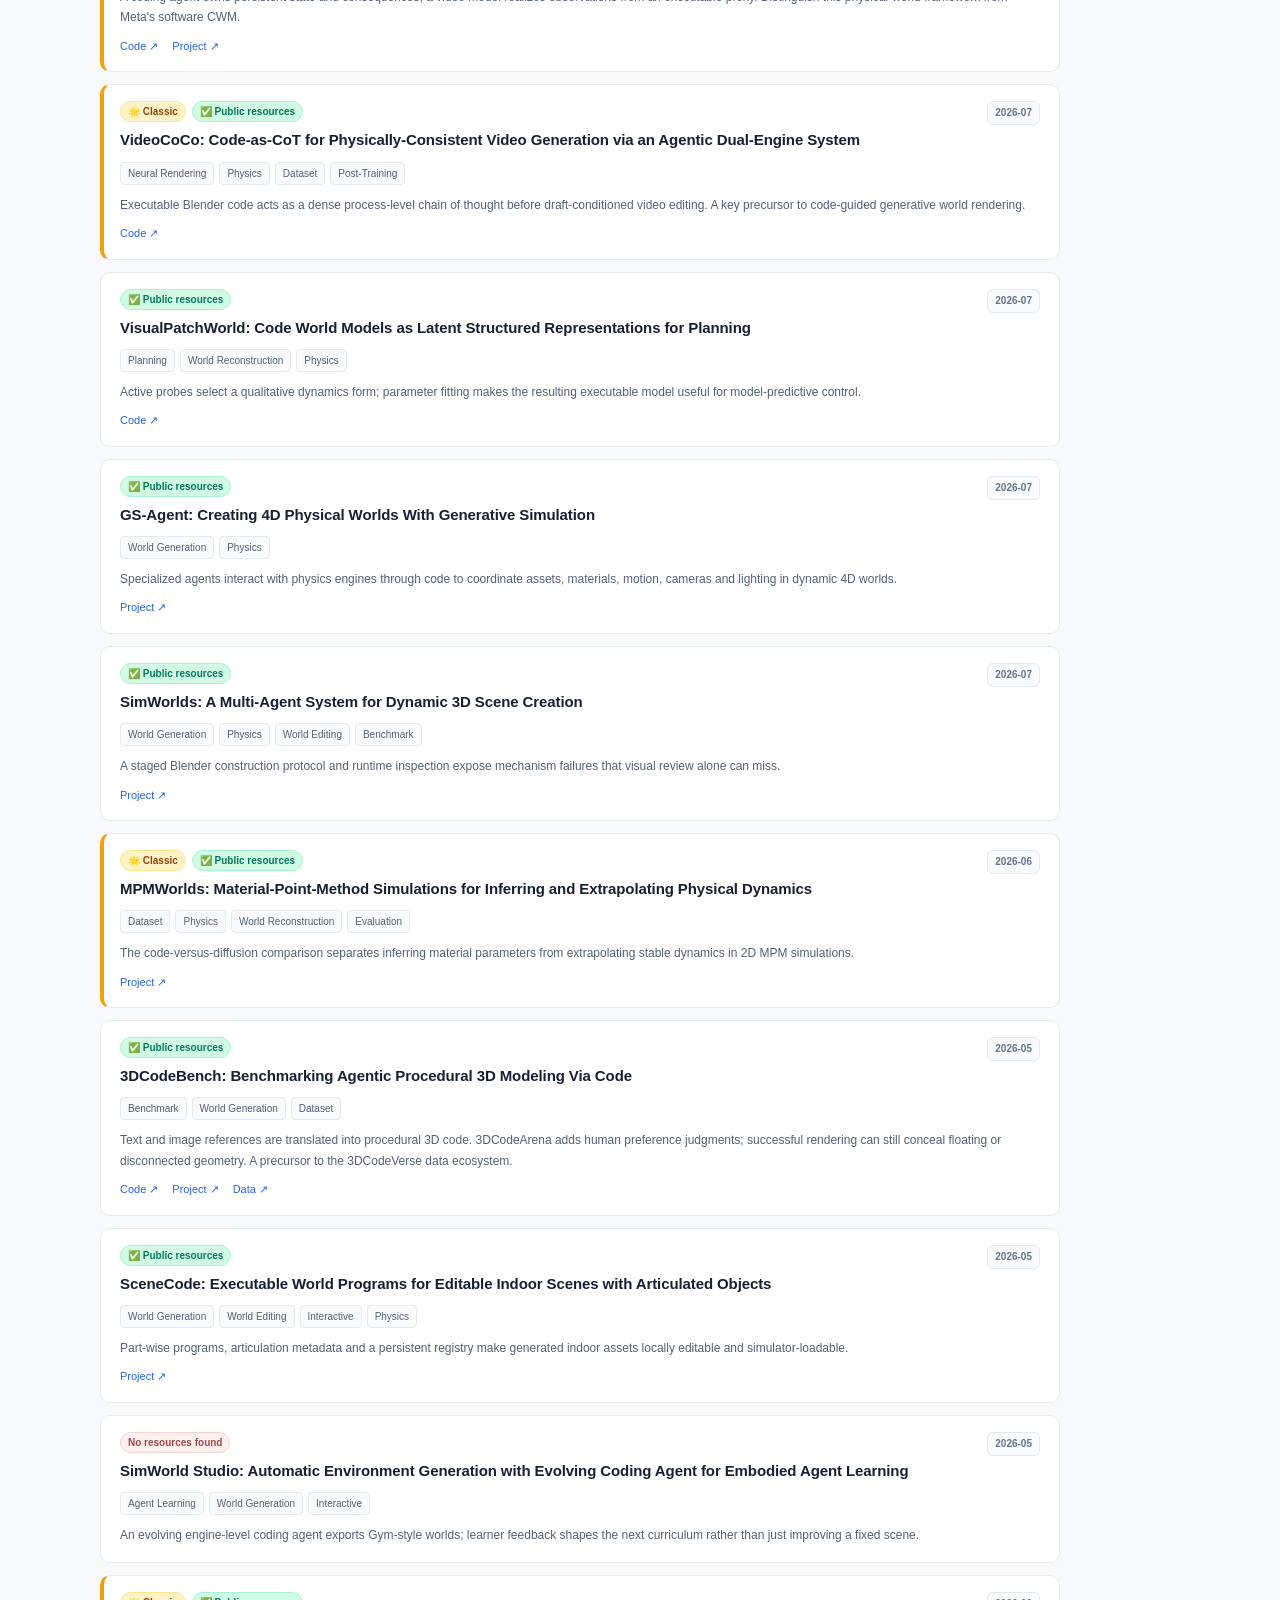
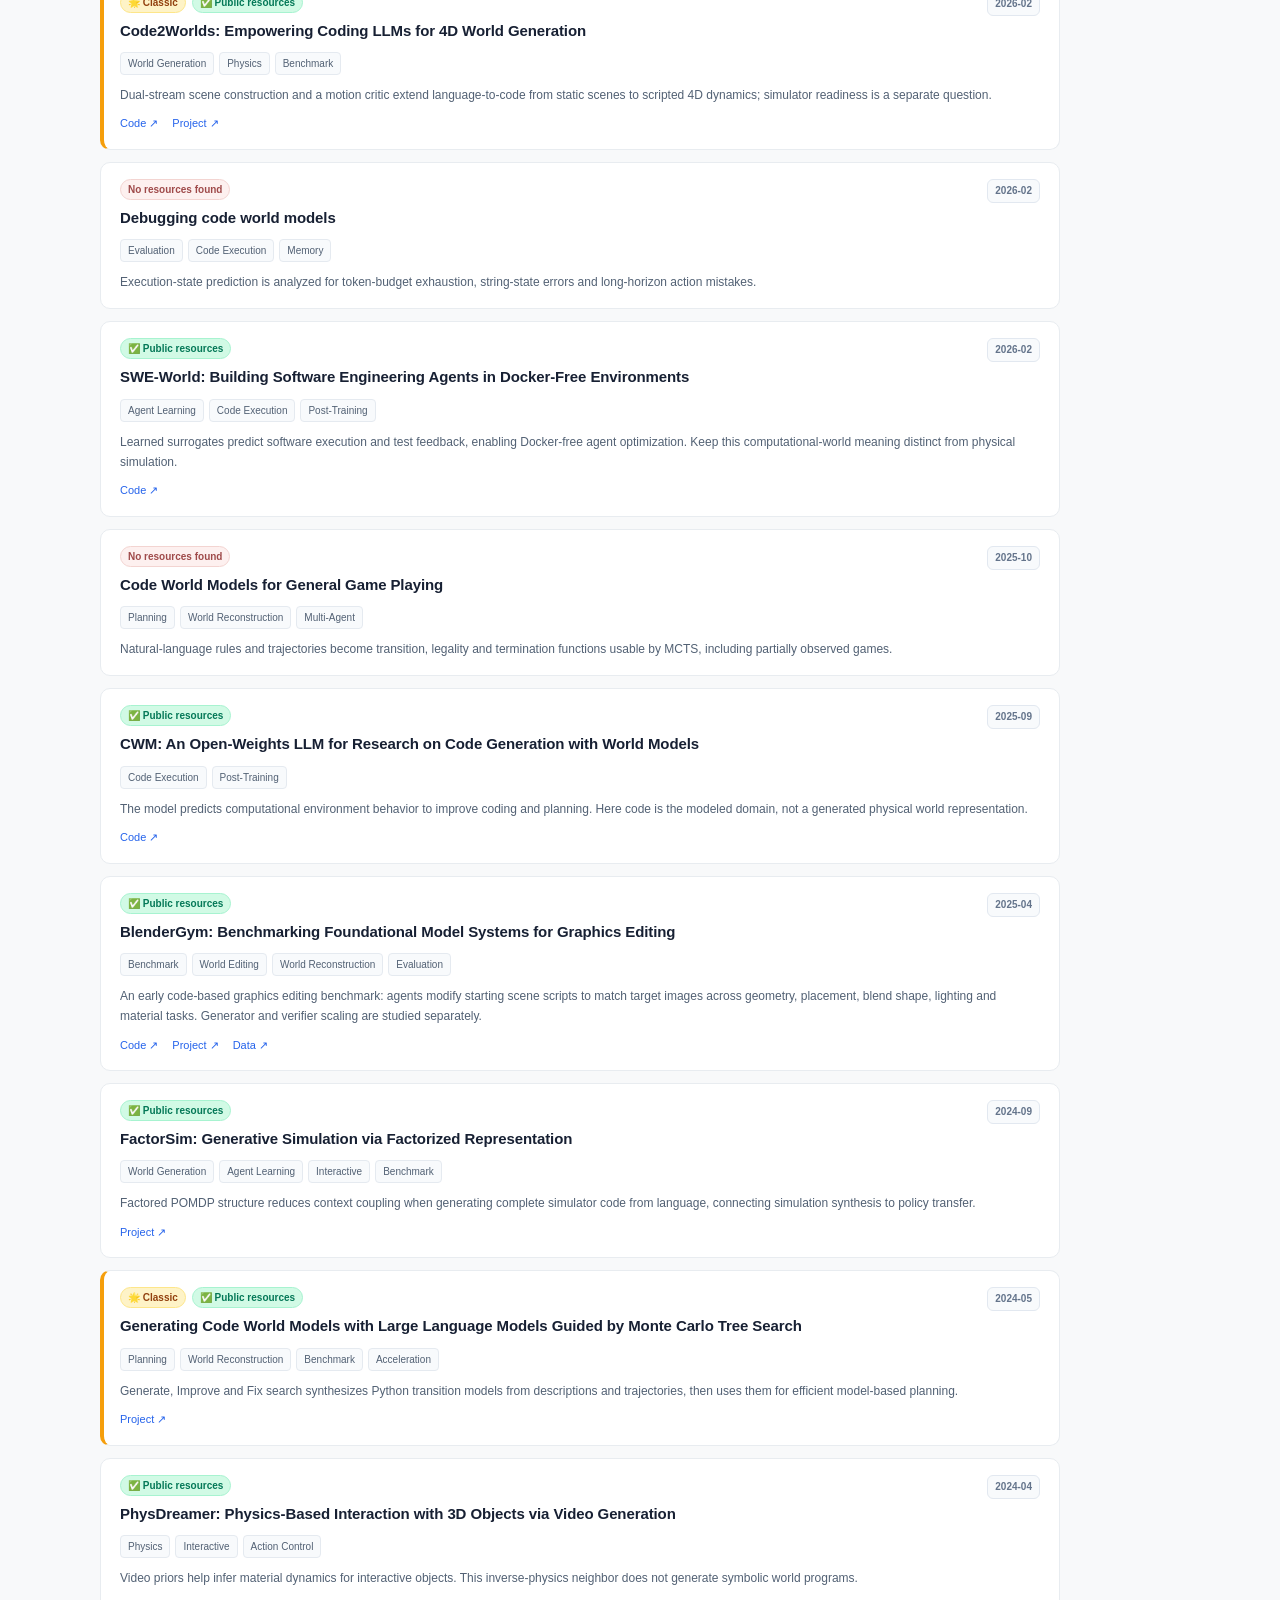
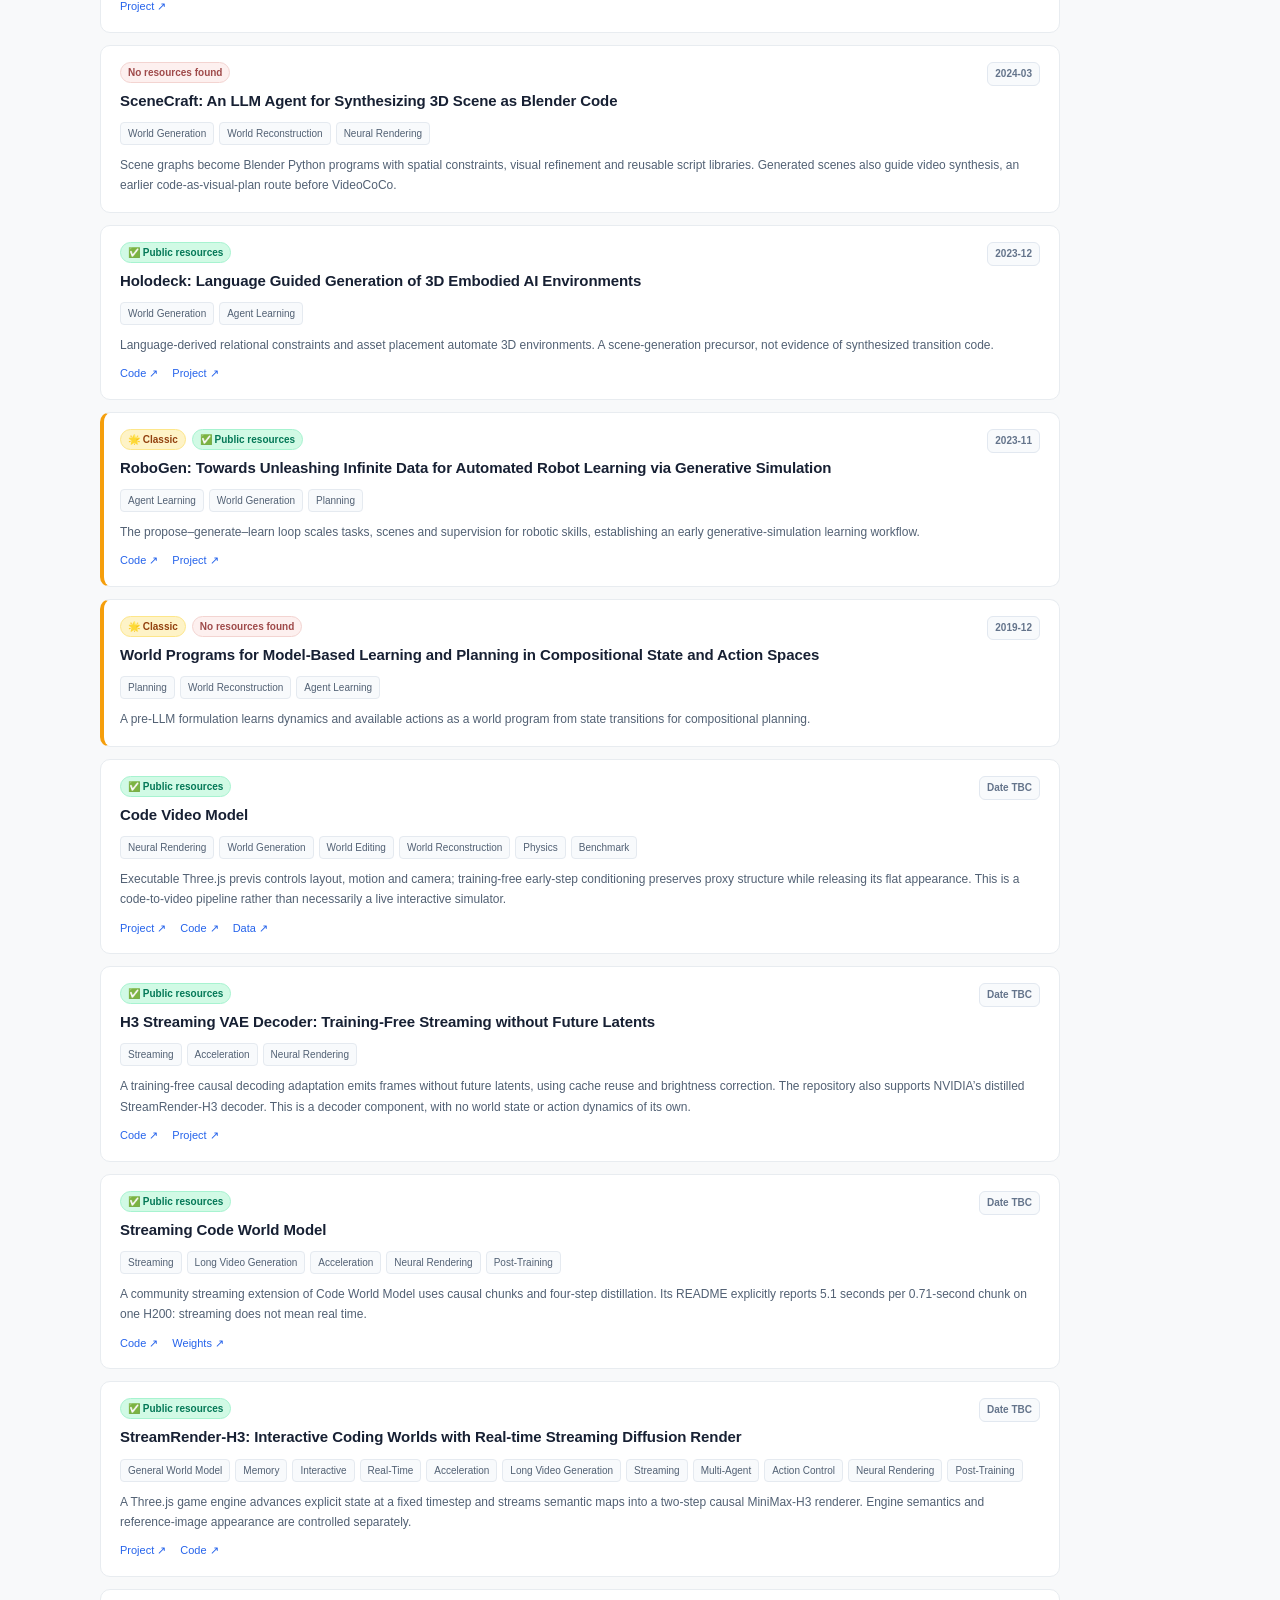
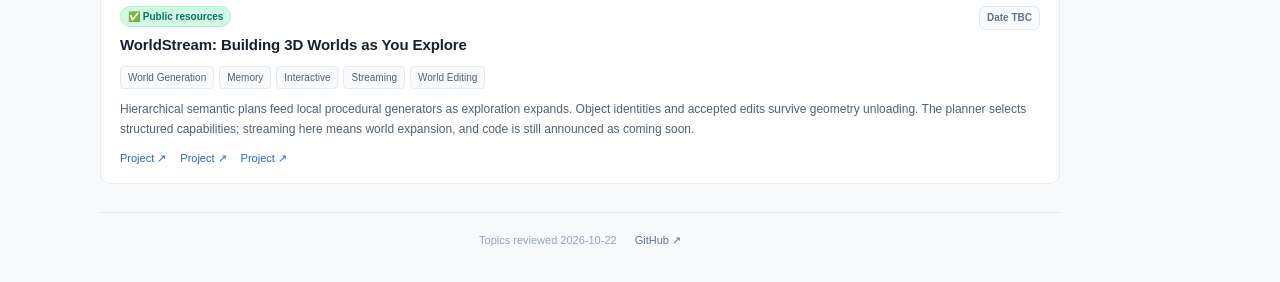
==== commit 2071d471: "Review all papers and adopt flat multi-select topics" ====
--- a/site/index.html
+++ b/site/index.html
@@ -3,7 +3,7 @@
 <head>
   <meta charset="utf-8">
   <meta name="viewport" content="width=device-width, initial-scale=1">
-  <meta name="description" content="Code World Model papers organized with World Models Taxonomy V2: one primary research area and multi-select auxiliary tags across eight dimensions.">
+  <meta name="description" content="Browse Code World Model papers using 22 flat topics, including General World Model, Memory, Real-Time, and Acceleration. Select several topics to find their intersection.">
   <meta name="theme-color" content="#f8f9fa">
   <title>Awesome Code World Model</title>
   <link rel="icon" href="icon.svg" type="image/svg+xml">
@@ -17,7 +17,7 @@
   <main class="container">
     <header class="page-header">
       <h1><img src="icon.svg" width="42" height="42" alt="">Awesome Code World Model</h1>
-      <p>A curated collection of Code World Model papers, organized by research direction.</p>
+      <p>A curated collection of Code World Model papers. Select topics to explore their intersection.</p>
     </header>
     <aside class="month-timeline" aria-labelledby="month-heading">
       <h2 id="month-heading">Month</h2>
@@ -25,12 +25,10 @@
     </aside>
     <section class="toolbar" aria-label="Search and filter papers">
       <label class="search-box"><svg width="19" height="19" viewBox="0 0 24 24" fill="none" stroke="currentColor" stroke-width="1.8" aria-hidden="true"><circle cx="10.5" cy="10.5" r="6.5"/><path d="m16 16 5 5"/></svg><span class="sr-only">Search papers by title or author</span><input id="search" type="search" placeholder="Search papers by title or author…" autocomplete="off"></label>
-      <div class="badge-filters" role="group" aria-label="Paper badges"><span class="filter-label">Tags</span><button data-badge="all" aria-pressed="true">All</button><button data-badge="classic" aria-pressed="false">🌟 Classic</button><button data-badge="available" aria-pressed="false">✅ Public resources</button><button data-badge="not_found" aria-pressed="false">No resources found</button></div>
-      <div class="area-filters" role="radiogroup" aria-label="Primary research area" aria-describedby="filter-help"><span class="filter-label">Research area</span><div id="area-options"></div></div>
-      <div class="direction-filter"><label for="direction">Direction</label><select id="direction"><option value="all">All directions</option></select></div>
-      <details id="auxiliary-filters" class="auxiliary-filters"><summary>Auxiliary tags <span id="tag-selection-count">Optional · select one or more</span></summary><div id="auxiliary-options"></div><div class="auxiliary-footer"><span>Tags are combined with AND.</span><button id="clear-tags">Clear tags</button></div></details>
-      <div id="selected-tags" aria-label="Selected auxiliary tags"></div>
-      <p class="filter-help" id="filter-help">World Models Taxonomy V2 · Select one research area, then combine auxiliary tags.</p>
+      <div class="badge-filters" role="group" aria-label="Paper badges"><span class="filter-label">Resources</span><button data-badge="all" aria-pressed="true">All</button><button data-badge="classic" aria-pressed="false">🌟 Classic</button><button data-badge="available" aria-pressed="false">✅ Public resources</button><button data-badge="not_found" aria-pressed="false">No resources found</button></div>
+      <div class="topic-filters" role="group" aria-label="Research topics" aria-describedby="filter-help"><span class="filter-label">Topics</span><button id="all-topics" aria-pressed="true">All</button><div id="topic-options"></div></div>
+      <div id="selected-topics" aria-label="Selected topics"></div>
+      <p class="filter-help" id="filter-help">Select multiple topics to match all of them. Click again to deselect. Counts show all papers in each topic.</p>
     </section>
     <div class="list-status"><p id="result-count" role="status" aria-live="polite"></p><button id="clear">Clear filters</button></div>
     <section id="paper-list" class="paper-list" aria-label="Matching papers"><p class="loading">Loading papers…</p></section>
--- a/site/style.css
+++ b/site/style.css
@@ -28,16 +28,17 @@
 .search-box svg { flex-shrink:0; }
 .search-box input { width:100%; min-width:0; height:100%; padding:0; background:none; border:0; outline:none; color:var(--ink); font-size:14px; }
 .search-box input:focus-visible { outline:none; }
-.badge-filters,.area-filters { display:flex; flex-wrap:wrap; align-items:center; justify-content:center; gap:7px; }
+.badge-filters,.topic-filters { display:flex; flex-wrap:wrap; align-items:center; justify-content:center; gap:7px; }
 .badge-filters { margin-bottom:13px; }
 .filter-label { font-size:10px; font-weight:650; letter-spacing:.6px; text-transform:uppercase; color:var(--muted); margin-right:3px; }
-.badge-filters button,.topic-option { display:inline-flex; align-items:center; justify-content:center; gap:6px; background:#fff; border:1px solid var(--line); border-radius:18px; padding:6px 12px; font-size:12px; line-height:1.5; white-space:nowrap; transition:background .12s,border-color .12s; }
-.badge-filters button:hover,.topic-option:hover { border-color:#93b4f4; background:#eff6ff; }
-.badge-filters button[aria-pressed=true] { color:#fff; background:var(--blue); border-color:var(--blue); }
+.badge-filters button,#all-topics,.topic-option { display:inline-flex; align-items:center; justify-content:center; gap:6px; background:#fff; border:1px solid var(--line); border-radius:18px; padding:6px 12px; font-size:12px; line-height:1.5; white-space:nowrap; transition:background .12s,border-color .12s; }
+.badge-filters button:hover,#all-topics:hover,.topic-option:hover { border-color:#93b4f4; background:#eff6ff; }
+.badge-filters button[aria-pressed=true],#all-topics[aria-pressed=true] { color:#fff; background:var(--blue); border-color:var(--blue); }
 .badge-filters [data-badge=classic][aria-pressed=true] { background:#d97706; border-color:#d97706; }
 .badge-filters [data-badge=available][aria-pressed=true] { background:#059669; border-color:#059669; }
 .badge-filters [data-badge=not_found][aria-pressed=true] { background:#b45353; border-color:#b45353; }
-#area-options { display:contents; }
+#topic-options { display:contents; }
+.topic-count { color:var(--muted); font-size:10px; font-variant-numeric:tabular-nums; }
 .topic-option { cursor:pointer; }
 .topic-option input { width:12px; height:12px; margin:0; accent-color:var(--blue); cursor:pointer; }
 .topic-option:has(input:checked) { background:#eff6ff; border-color:var(--blue); color:#1d4ed8; }
@@ -62,32 +63,13 @@
 .paper-card h2 a { color:#172033; }
 .paper-card h2 a:hover { color:var(--blue); text-decoration:none; }
 .paper-date { flex-shrink:0; font-size:10px; font-weight:650; color:var(--muted); padding:3px 7px; background:#f8fafc; border:1px solid var(--line); border-radius:6px; white-space:nowrap; }
-.direction-filter { display:flex; align-items:center; justify-content:center; gap:9px; margin:12px 0; color:var(--muted); font-size:11px; }
-.direction-filter select { min-width:180px; max-width:100%; border:1px solid var(--line); border-radius:7px; background:#fff; padding:6px 9px; color:var(--ink); font:inherit; }
-.auxiliary-filters { border:1px solid var(--line); border-radius:8px; background:#fff; max-width:820px; margin:13px auto 0; }
-.auxiliary-filters>summary { cursor:pointer; padding:9px 12px; font-size:12px; font-weight:600; }
-.auxiliary-filters>summary>span { font-size:10px; font-weight:400; color:var(--muted); margin-left:8px; }
-#auxiliary-options { display:grid; grid-template-columns:1fr 1fr; gap:16px 20px; max-height:300px; overflow-y:auto; padding:13px; border-top:1px solid var(--line); }
-.tag-dimension { border:0; padding:0; margin:0; min-width:0; display:flex; flex-wrap:wrap; align-content:flex-start; gap:6px; }
-.tag-dimension legend { font-size:11px; font-weight:650; padding:0 0 8px; color:var(--ink); }
-.tag-dimension .topic-option { font-size:10px; padding:4px 8px; border-radius:6px; }
-.auxiliary-footer { display:flex; align-items:center; justify-content:space-between; padding:8px 13px; border-top:1px solid var(--line); color:var(--muted); font-size:10px; }
-.auxiliary-footer button { border:0; background:none; color:var(--blue); font-size:10px; padding:3px 0; }
-#selected-tags { display:flex; flex-wrap:wrap; justify-content:center; gap:6px; margin:11px 0 0; }
-#selected-tags:empty { display:none; }
-#selected-tags button { border:1px solid #bed4fb; background:#eff6ff; border-radius:5px; padding:4px 8px; font-size:10px; color:var(--blue); }
-#selected-tags button span { margin-left:6px; }
-.paper-primary { display:flex; flex-wrap:wrap; align-items:center; gap:6px; margin-top:10px; }
-.paper-primary button { border:1px solid transparent; border-radius:5px; padding:3px 8px; background:#e8f0ff; color:#1d4ed8; font-size:10px; font-weight:600; }
-.paper-primary button:hover { color:#fff; background:var(--blue); }
-.paper-primary .paper-direction { font-weight:500; background:#f1f5f9; color:#526174; }
-.paper-tags { display:flex; flex-wrap:wrap; align-items:center; gap:5px; margin-top:11px; }
-.paper-tags button,.more-tags summary { font-size:10px; line-height:1.5; color:#64748b; border:1px solid #e5eaf0; border-radius:4px; padding:3px 7px; background:#fafbfd; cursor:pointer; }
-.paper-tags button:hover,.paper-tags button[aria-pressed=true] { color:var(--blue); background:#eff6ff; border-color:#bed4fb; }
-.more-tags summary { list-style:none; background:none; border-color:transparent; color:var(--blue); }
-.more-tags summary::-webkit-details-marker { display:none; }
-.more-tags[open] { flex-basis:100%; }
-.more-tags>div { display:flex; flex-wrap:wrap; gap:5px; margin-top:6px; }
+#selected-topics { display:flex; flex-wrap:wrap; justify-content:center; gap:6px; margin:11px 0 0; }
+#selected-topics:empty { display:none; }
+#selected-topics button { border:1px solid #bed4fb; background:#eff6ff; border-radius:5px; padding:4px 8px; font-size:10px; color:var(--blue); }
+#selected-topics button span { margin-left:6px; }
+.paper-topics { display:flex; flex-wrap:wrap; align-items:center; gap:5px; margin-top:10px; }
+.paper-topics button { font-size:10px; line-height:1.5; color:#526174; border:1px solid #e5eaf0; border-radius:4px; padding:3px 7px; background:#f8fafc; cursor:pointer; }
+.paper-topics button:hover,.paper-topics button[aria-pressed=true] { color:var(--blue); background:#eff6ff; border-color:#bed4fb; }
 .paper-description { margin:10px 0 0; color:#526174; font-size:12px; line-height:1.7; }
 .paper-links { display:flex; gap:14px; flex-wrap:wrap; margin-top:10px; font-size:11px; }
 .empty-state { text-align:center; padding:50px 15px; color:var(--muted); font-size:14px; }
@@ -131,8 +113,8 @@
   .toolbar { position:static; }
   .search-box { height:44px; margin-bottom:14px; }
   .search-box input { font-size:13px; }
-  .badge-filters,.area-filters { gap:6px; }
-  .badge-filters button,.topic-option { font-size:10px; padding:6px 9px; }
+  .badge-filters,.topic-filters { gap:6px; }
+  .badge-filters button,#all-topics,.topic-option { font-size:10px; padding:6px 9px; }
   .filter-label { font-size:9px; }
   .filter-help { font-size:10px; }
   .list-status { font-size:10px; }
@@ -144,10 +126,8 @@
   .paper-date { font-size:9px; padding:3px 5px; }
   .badge { font-size:9px; }
   .paper-description { font-size:11px; }
-  #auxiliary-options { grid-template-columns:1fr; max-height:300px; gap:17px; }
-  .auxiliary-filters>summary { font-size:11px; }
-  .auxiliary-filters>summary>span { font-size:9px; }
-  .paper-primary button,.paper-tags button,.more-tags summary { font-size:9px; }
+  .topic-count { font-size:9px; }
+  .paper-topics button { font-size:9px; }
   .document { padding:13px; margin-top:15px; }
   .prose { padding:17px; font-size:12px; }
   .prose h1 { font-size:24px; }
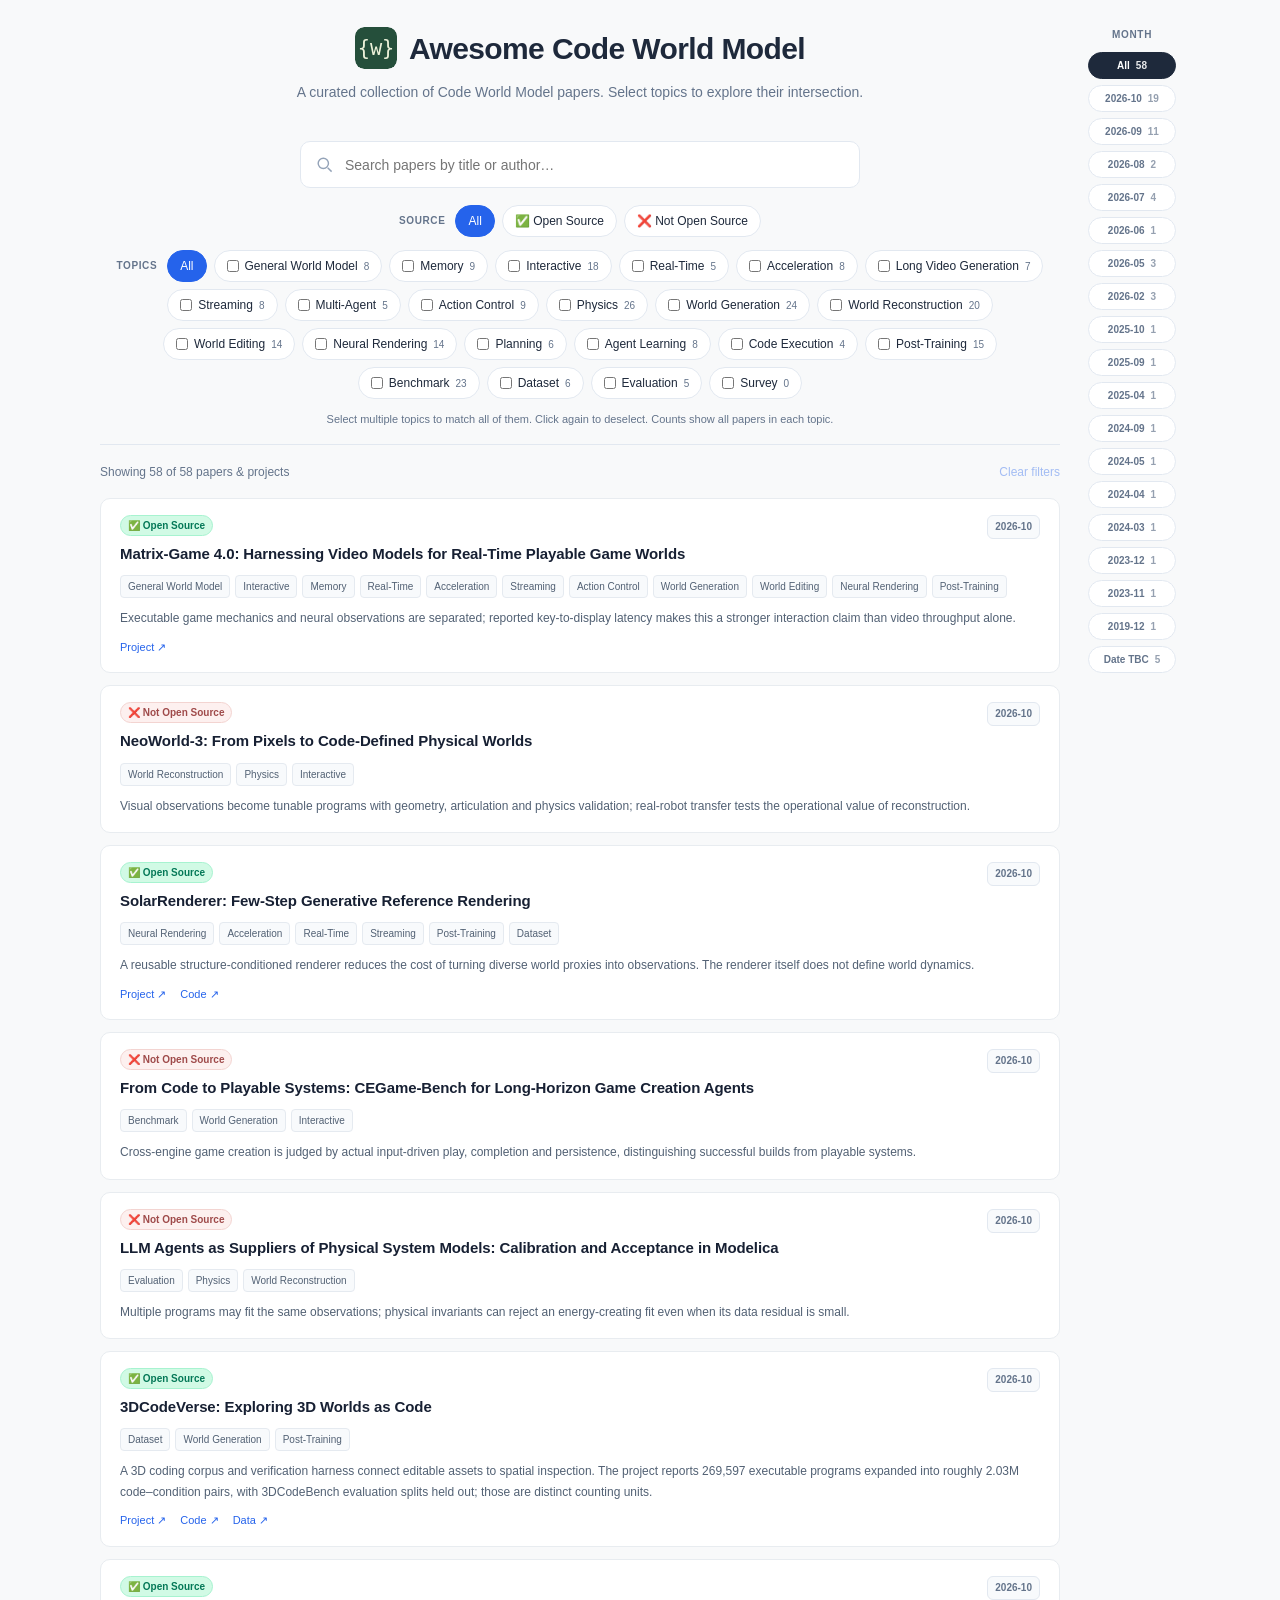
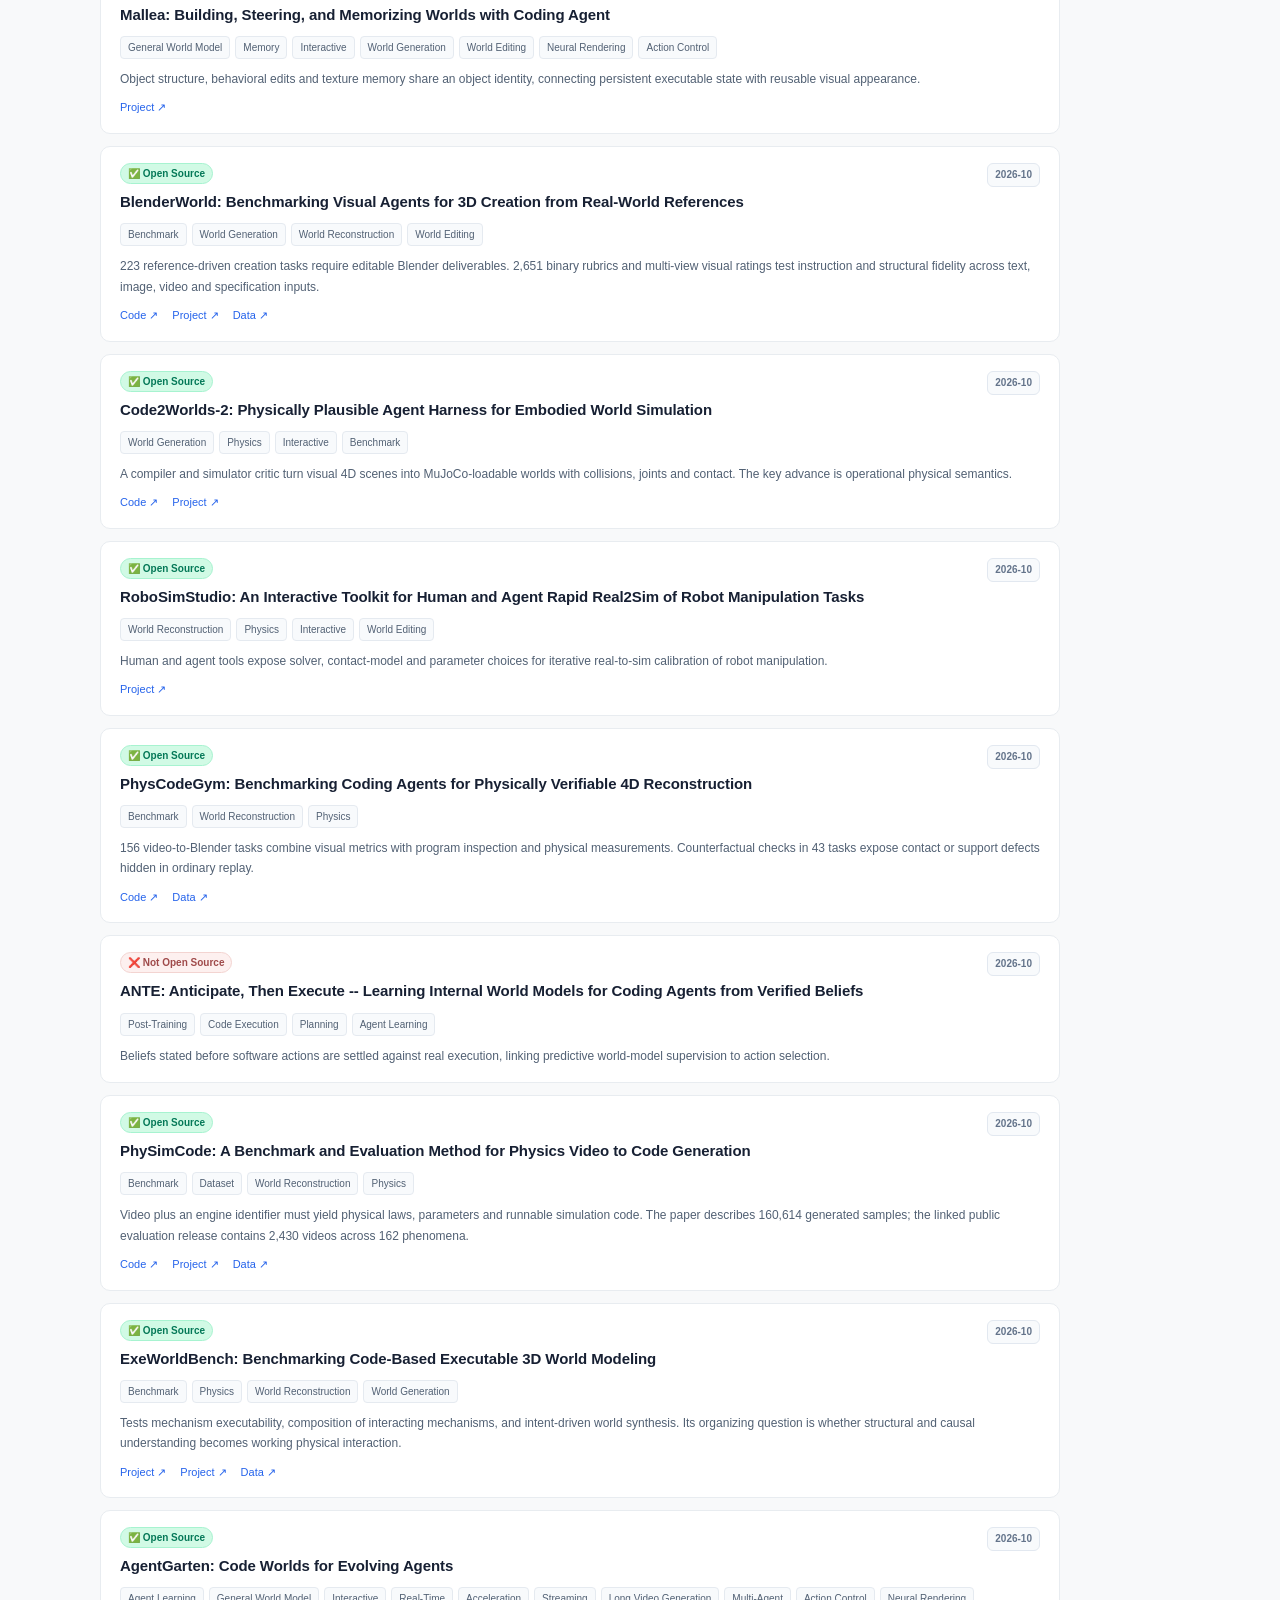
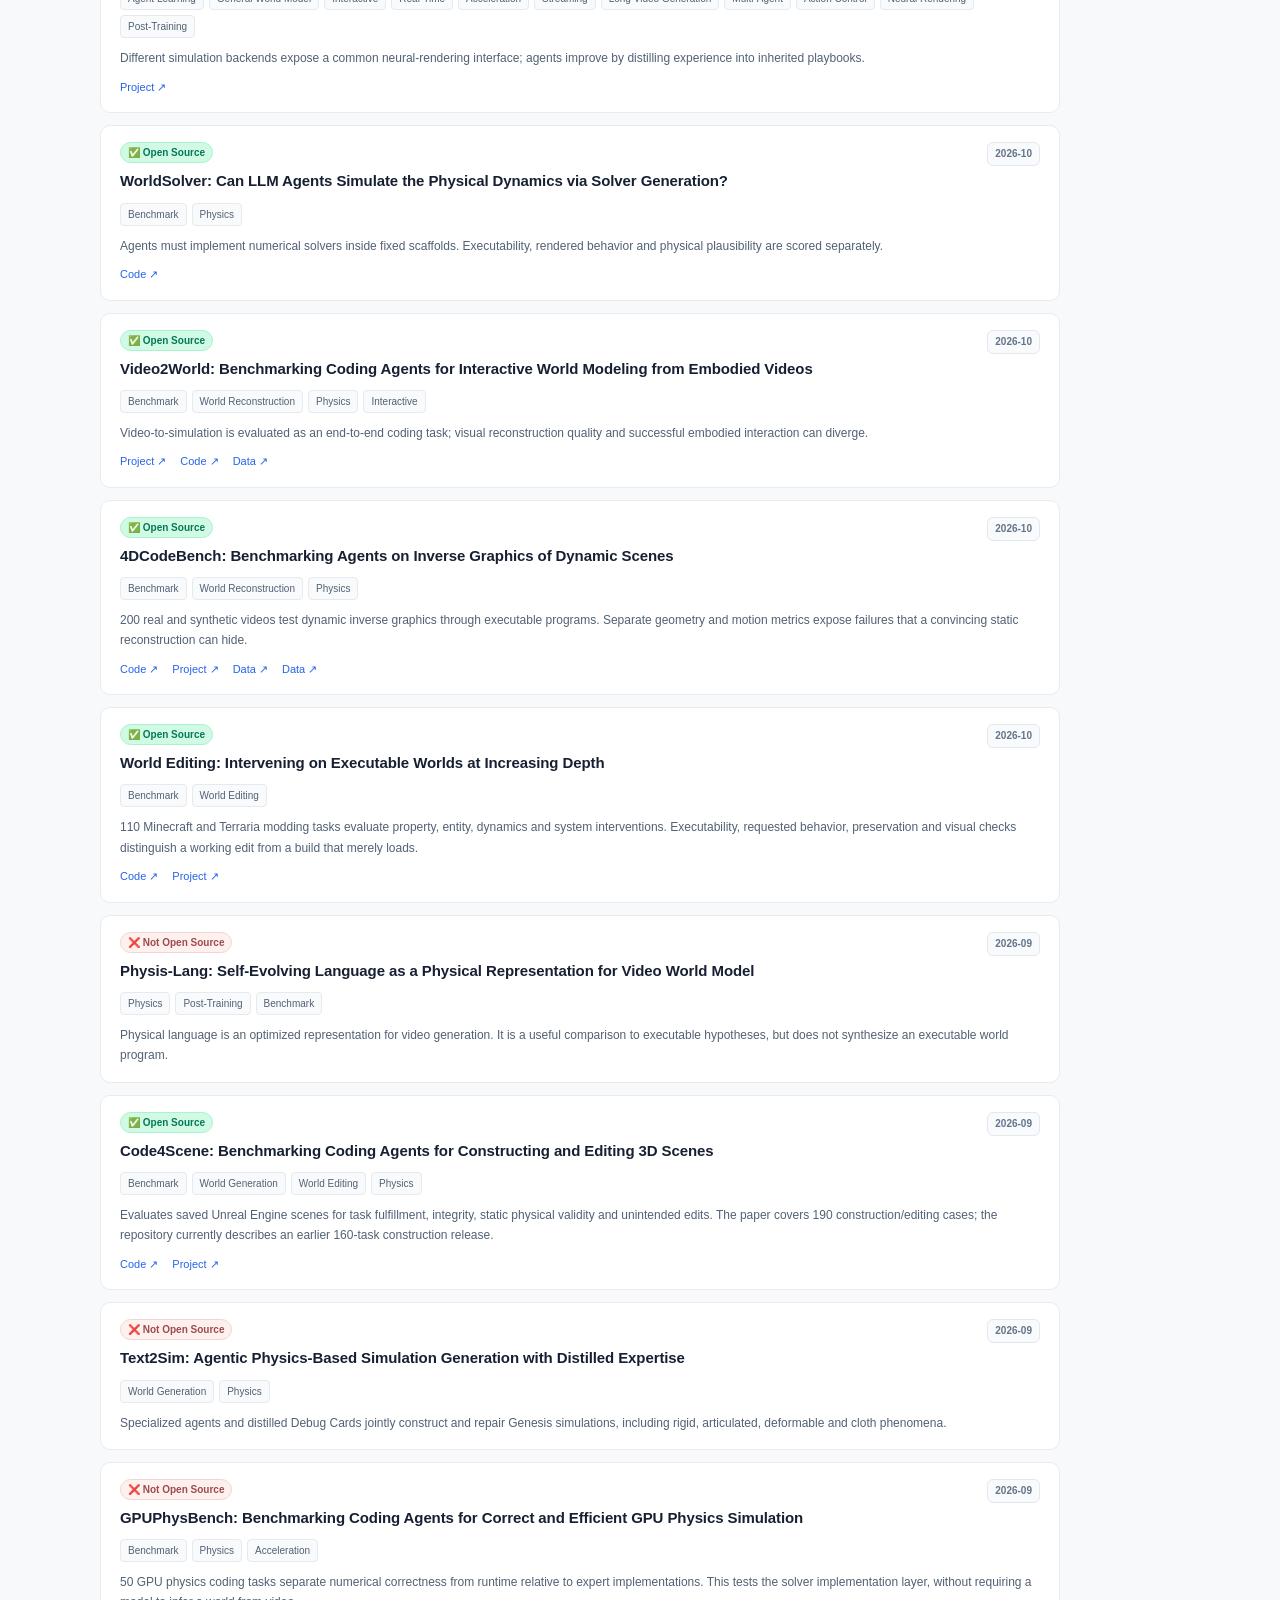
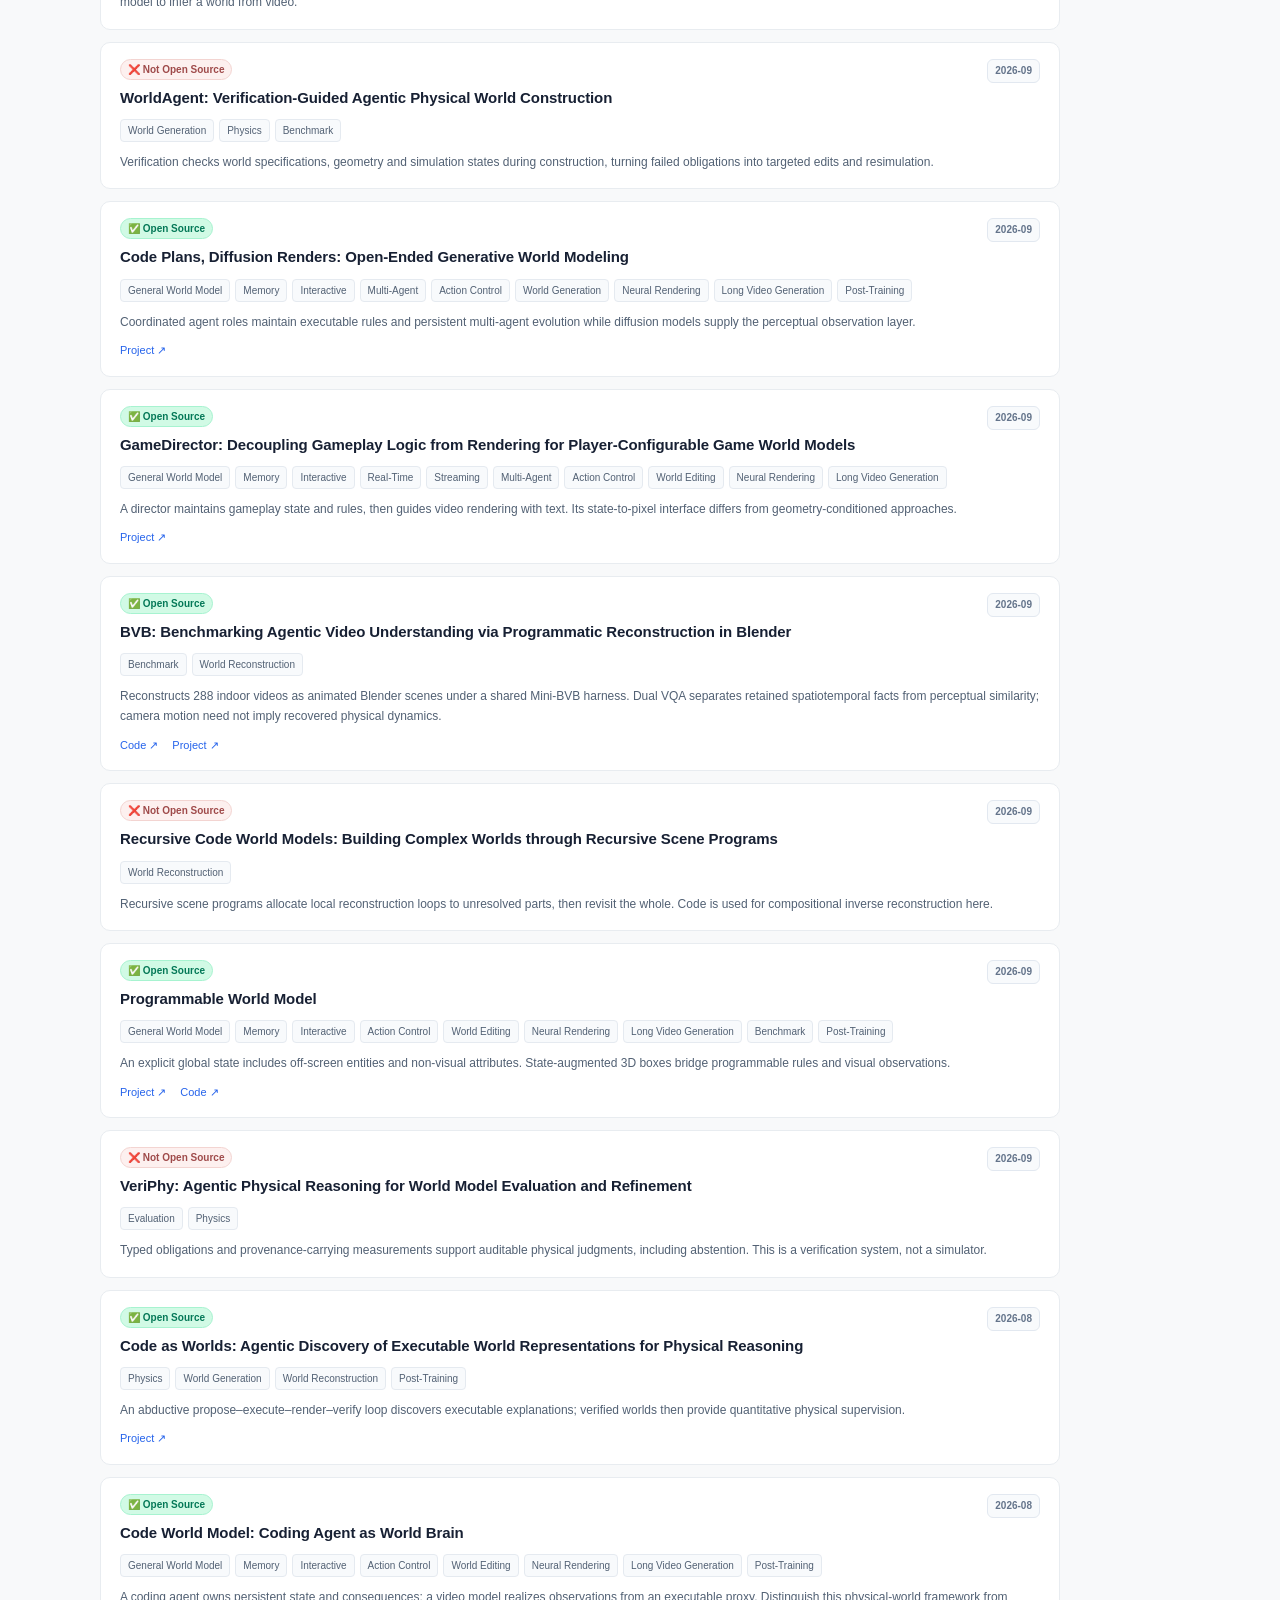
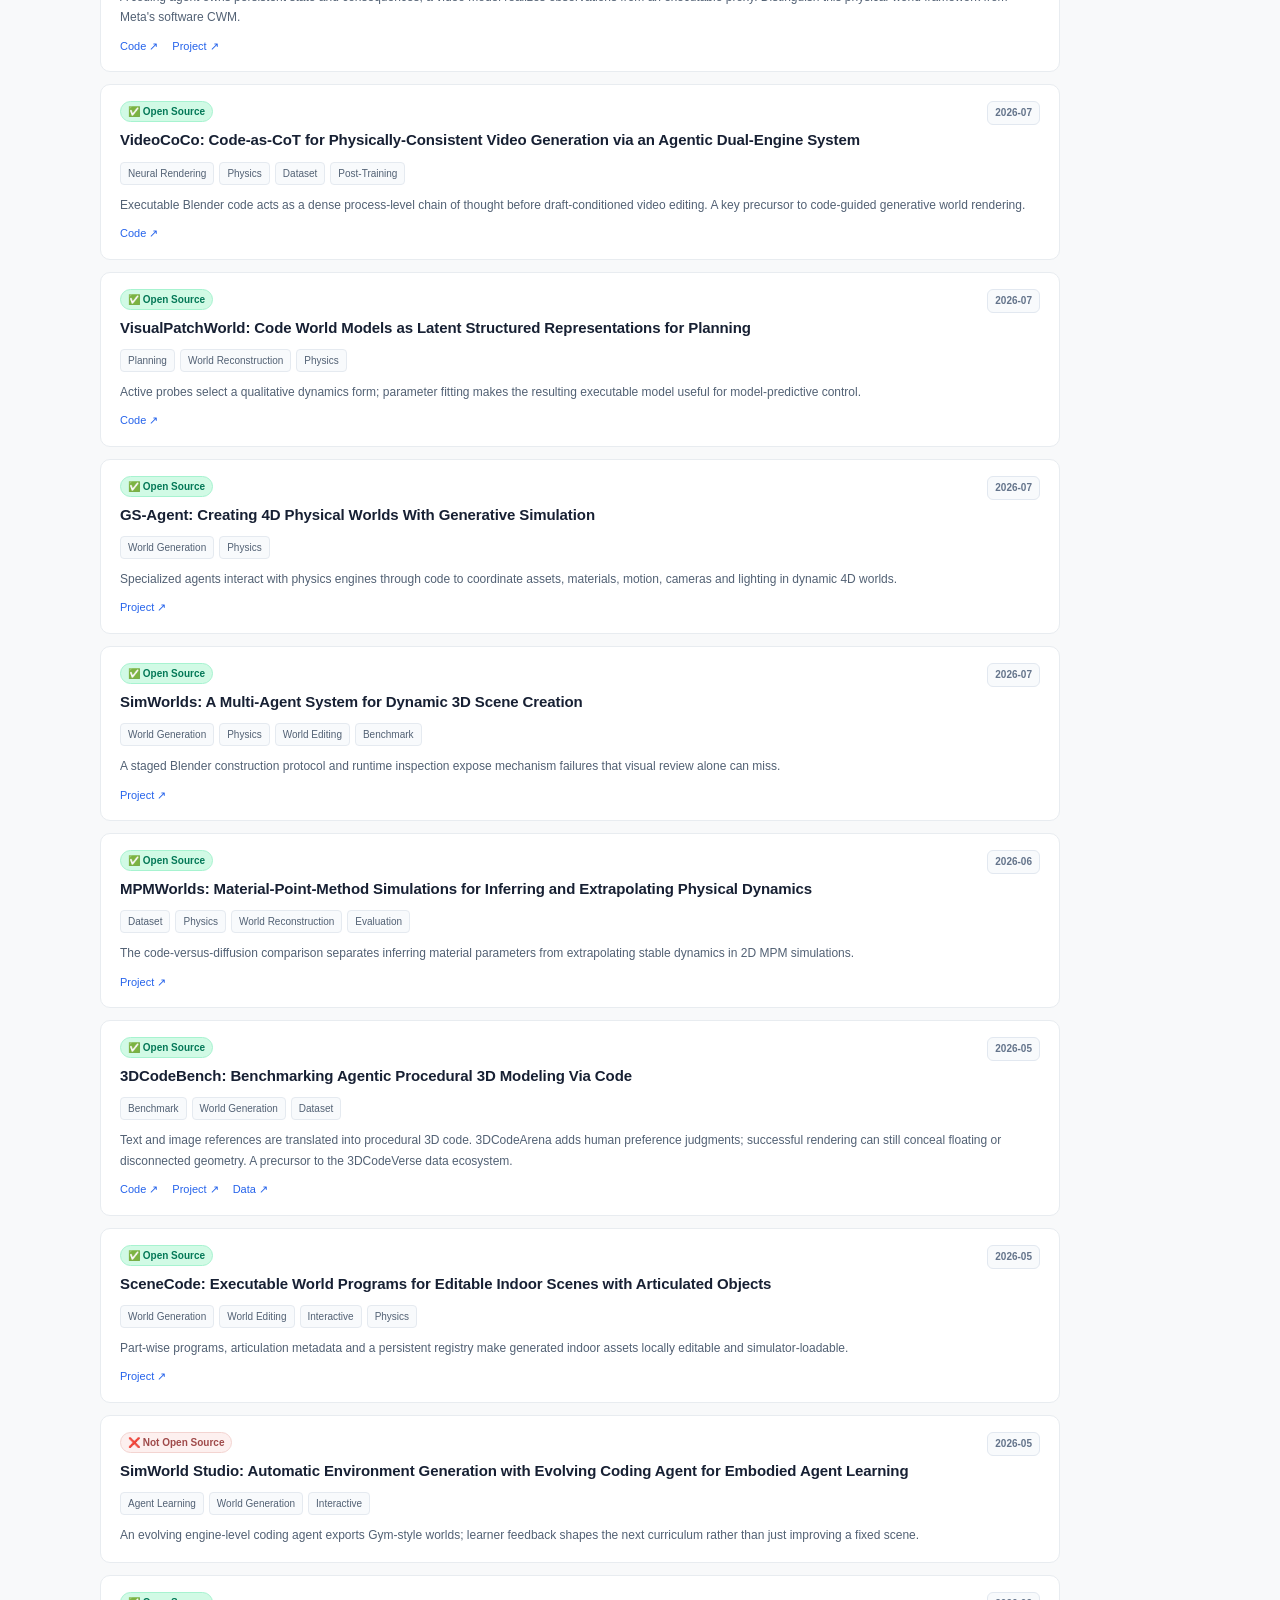
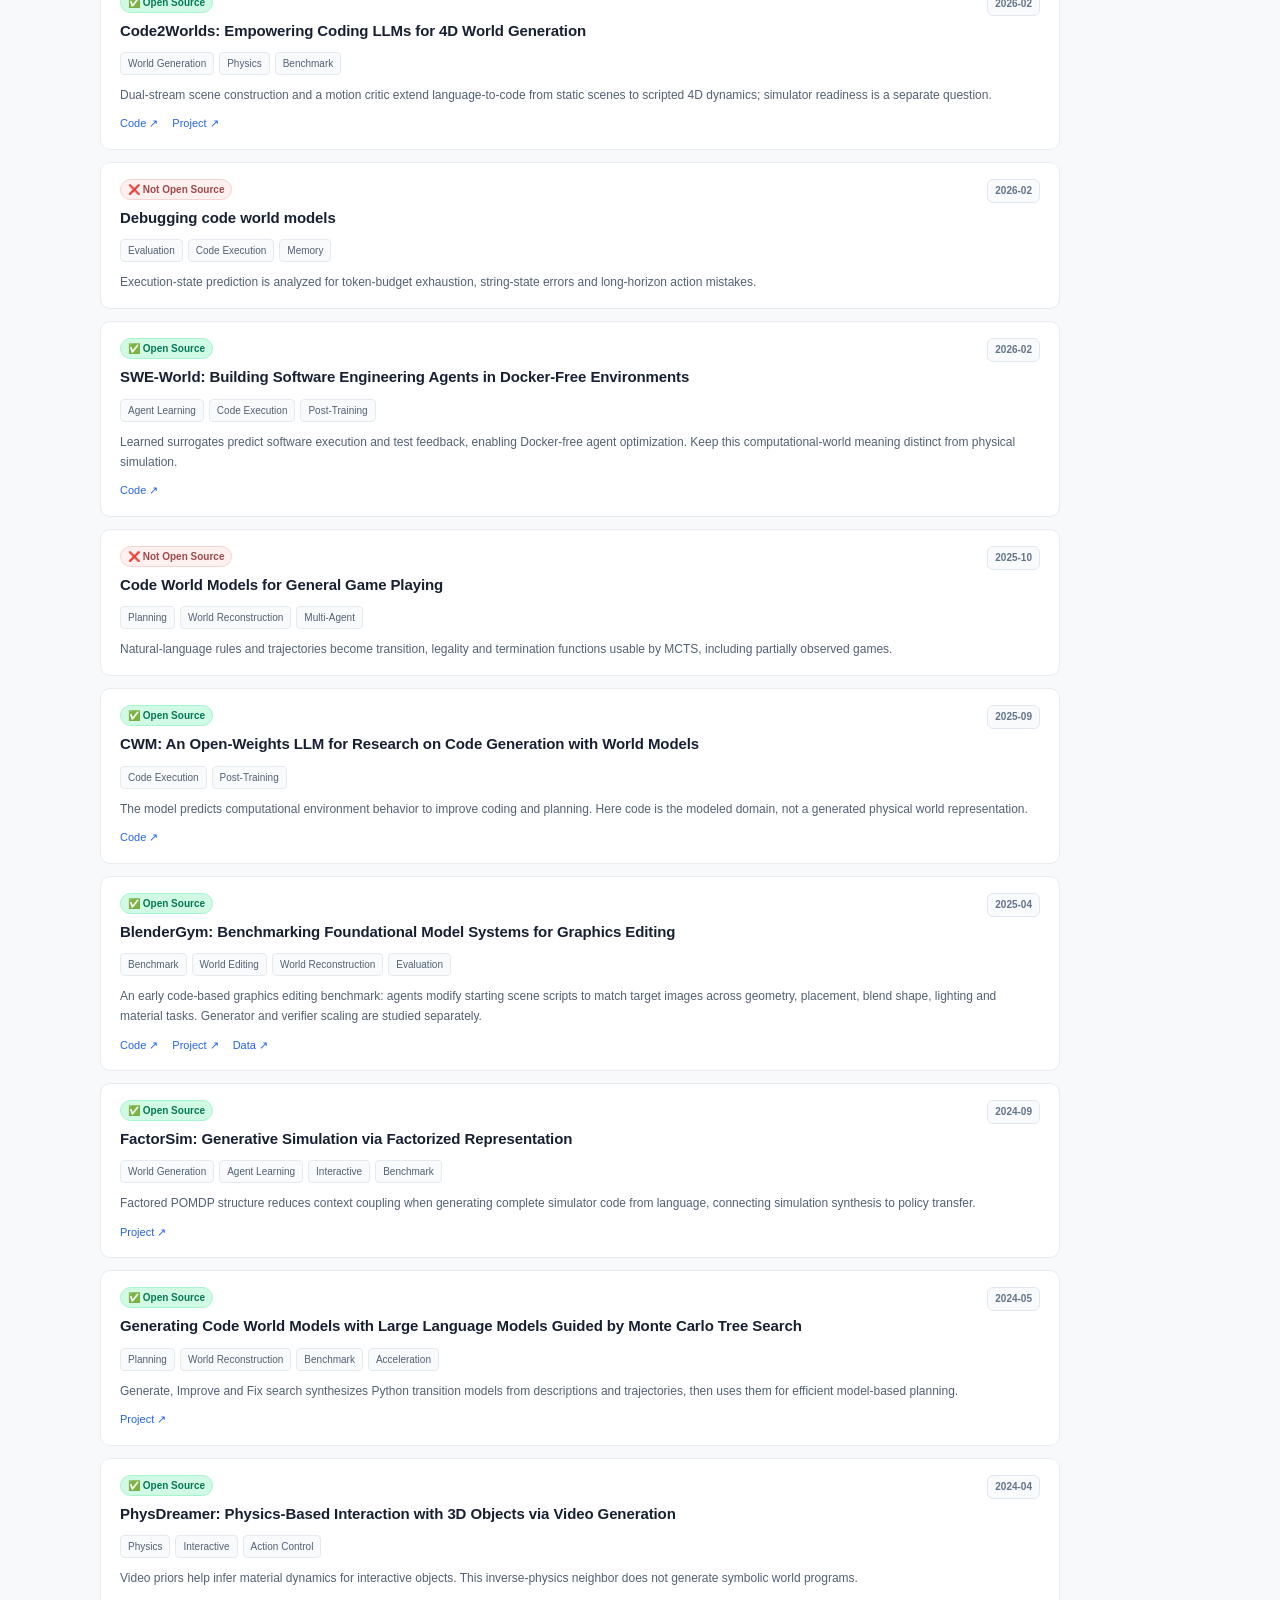
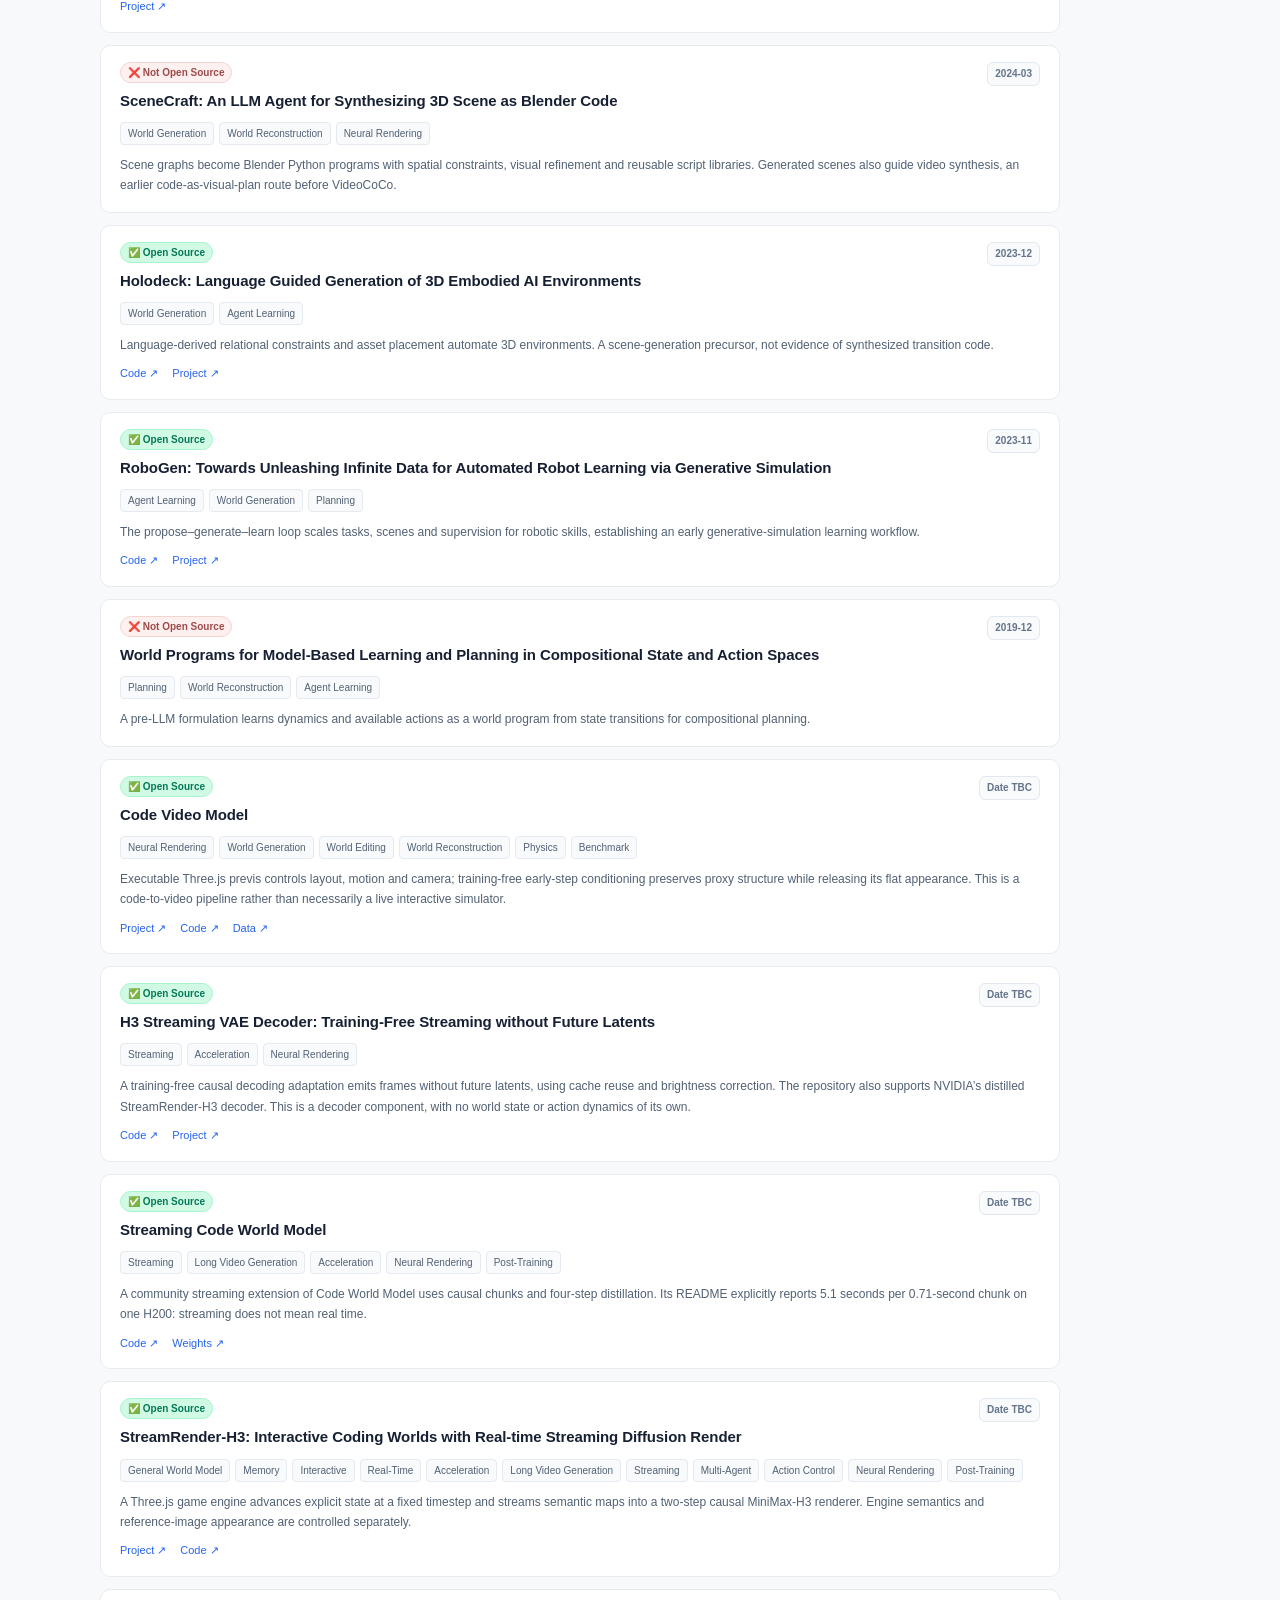
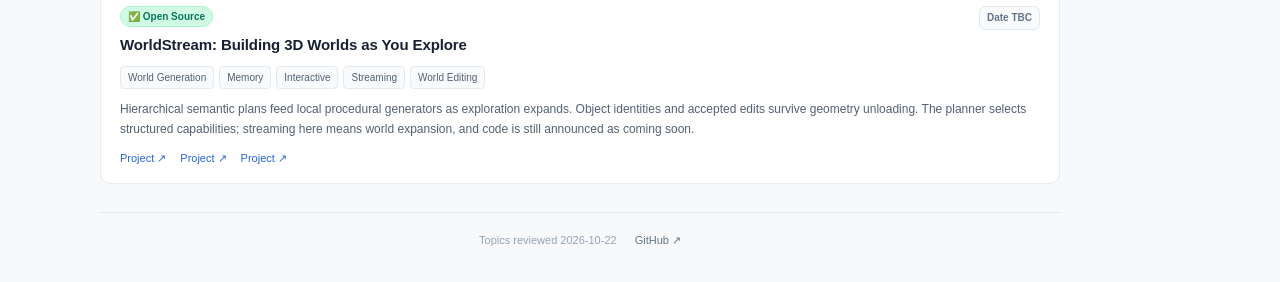
==== commit f90f2166: "Remove Classic badges and simplify README introduction" ====
--- a/site/index.html
+++ b/site/index.html
@@ -25,7 +25,7 @@
     </aside>
     <section class="toolbar" aria-label="Search and filter papers">
       <label class="search-box"><svg width="19" height="19" viewBox="0 0 24 24" fill="none" stroke="currentColor" stroke-width="1.8" aria-hidden="true"><circle cx="10.5" cy="10.5" r="6.5"/><path d="m16 16 5 5"/></svg><span class="sr-only">Search papers by title or author</span><input id="search" type="search" placeholder="Search papers by title or author…" autocomplete="off"></label>
-      <div class="badge-filters" role="group" aria-label="Paper badges"><span class="filter-label">Resources</span><button data-badge="all" aria-pressed="true">All</button><button data-badge="classic" aria-pressed="false">🌟 Classic</button><button data-badge="available" aria-pressed="false">✅ Public resources</button><button data-badge="not_found" aria-pressed="false">No resources found</button></div>
+      <div class="badge-filters" role="group" aria-label="Source availability"><span class="filter-label">Source</span><button data-badge="all" aria-pressed="true">All</button><button data-badge="available" aria-pressed="false">✅ Open Source</button><button data-badge="not_found" aria-pressed="false">❌️ Not Open Source</button></div>
       <div class="topic-filters" role="group" aria-label="Research topics" aria-describedby="filter-help"><span class="filter-label">Topics</span><button id="all-topics" aria-pressed="true">All</button><div id="topic-options"></div></div>
       <div id="selected-topics" aria-label="Selected topics"></div>
       <p class="filter-help" id="filter-help">Select multiple topics to match all of them. Click again to deselect. Counts show all papers in each topic.</p>
--- a/site/style.css
+++ b/site/style.css
@@ -34,7 +34,6 @@
 .badge-filters button,#all-topics,.topic-option { display:inline-flex; align-items:center; justify-content:center; gap:6px; background:#fff; border:1px solid var(--line); border-radius:18px; padding:6px 12px; font-size:12px; line-height:1.5; white-space:nowrap; transition:background .12s,border-color .12s; }
 .badge-filters button:hover,#all-topics:hover,.topic-option:hover { border-color:#93b4f4; background:#eff6ff; }
 .badge-filters button[aria-pressed=true],#all-topics[aria-pressed=true] { color:#fff; background:var(--blue); border-color:var(--blue); }
-.badge-filters [data-badge=classic][aria-pressed=true] { background:#d97706; border-color:#d97706; }
 .badge-filters [data-badge=available][aria-pressed=true] { background:#059669; border-color:#059669; }
 .badge-filters [data-badge=not_found][aria-pressed=true] { background:#b45353; border-color:#b45353; }
 #topic-options { display:contents; }
@@ -51,12 +50,10 @@
 .paper-list { display:flex; flex-direction:column; gap:12px; }
 .paper-card { background:#fff; border:1px solid #e8ecf0; border-radius:10px; padding:16px 19px; transition:box-shadow .15s,border-color .15s; }
 .paper-card:hover { border-color:#d5dfec; box-shadow:0 5px 20px #0f172a09; }
-.paper-card.starred { border-left:4px solid #f59e0b; padding-left:16px; }
 .paper-heading { display:flex; align-items:flex-start; justify-content:space-between; gap:16px; }
 .paper-main { min-width:0; flex:1; }
 .paper-badges { display:flex; gap:6px; flex-wrap:wrap; margin-bottom:7px; }
 .badge { display:inline-flex; align-items:center; border-radius:14px; font-size:10px; font-weight:650; line-height:1.5; padding:2px 7px; border:1px solid transparent; }
-.badge-star { color:#92400e; background:#fef3c7; border-color:#fde68a; }
 .badge-open { color:#047857; background:#d1fae5; border-color:#a7f3d0; }
 .badge-closed { color:#9f4a4a; background:#fdf0ef; border-color:#f3d4d1; }
 .paper-card h2 { font-size:15px; font-weight:650; line-height:1.48; margin:0; letter-spacing:-.1px; }
@@ -120,7 +117,6 @@
   .list-status { font-size:10px; }
   .list-status button { font-size:10px; }
   .paper-card { padding:14px; }
-  .paper-card.starred { padding-left:11px; }
   .paper-heading { gap:9px; }
   .paper-card h2 { font-size:14px; }
   .paper-date { font-size:9px; padding:3px 5px; }
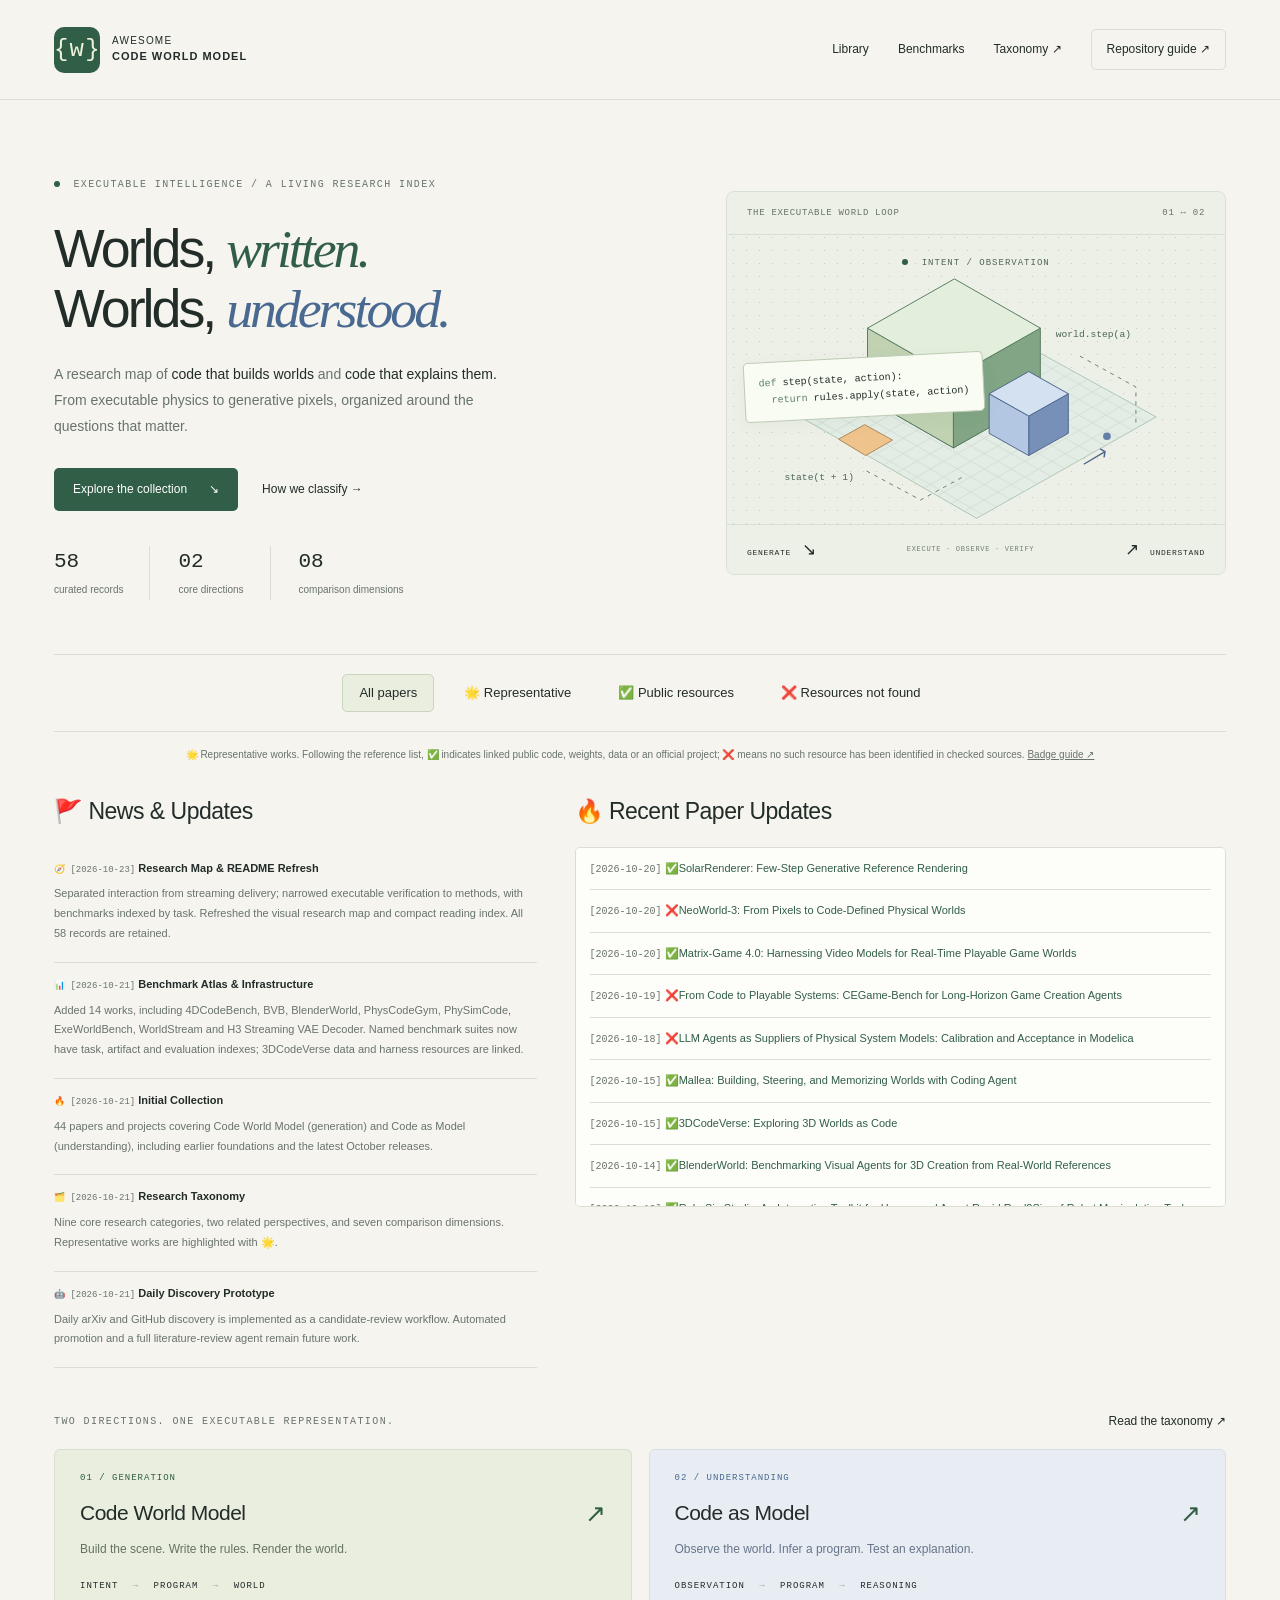
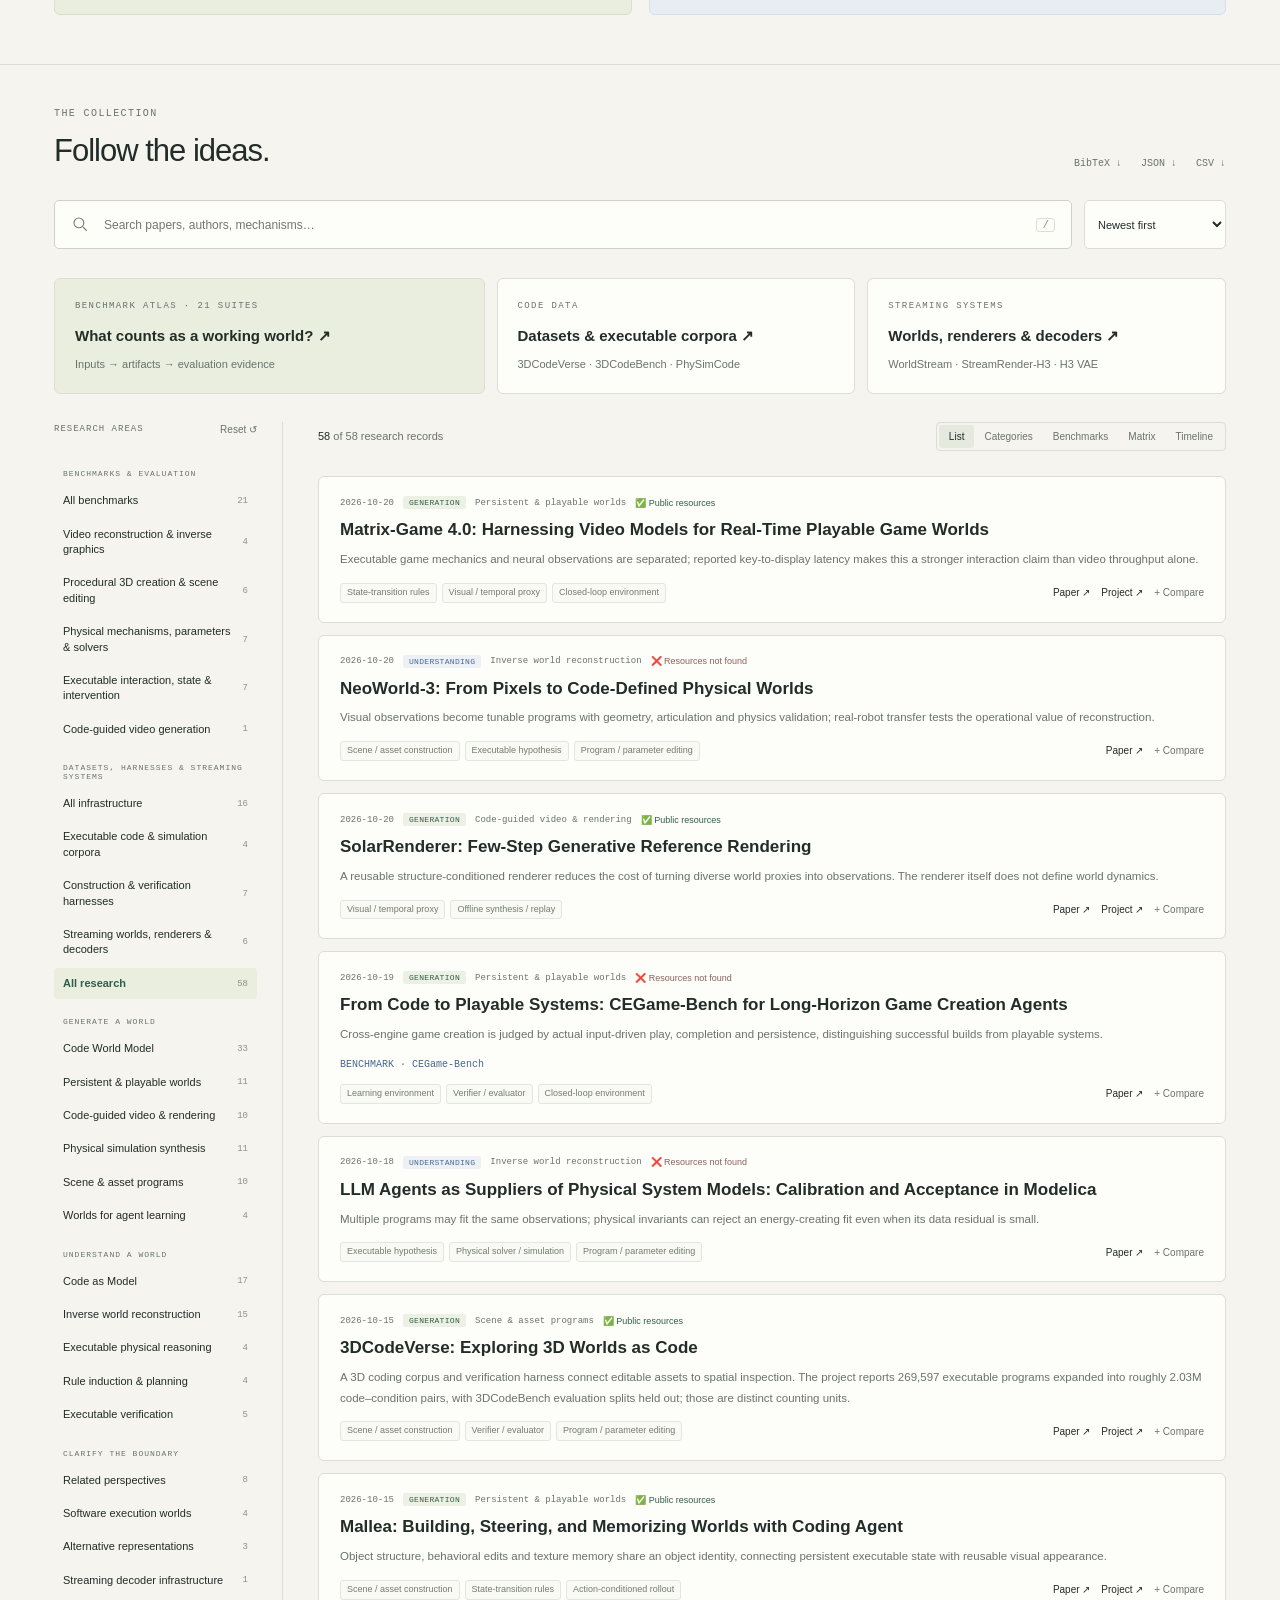
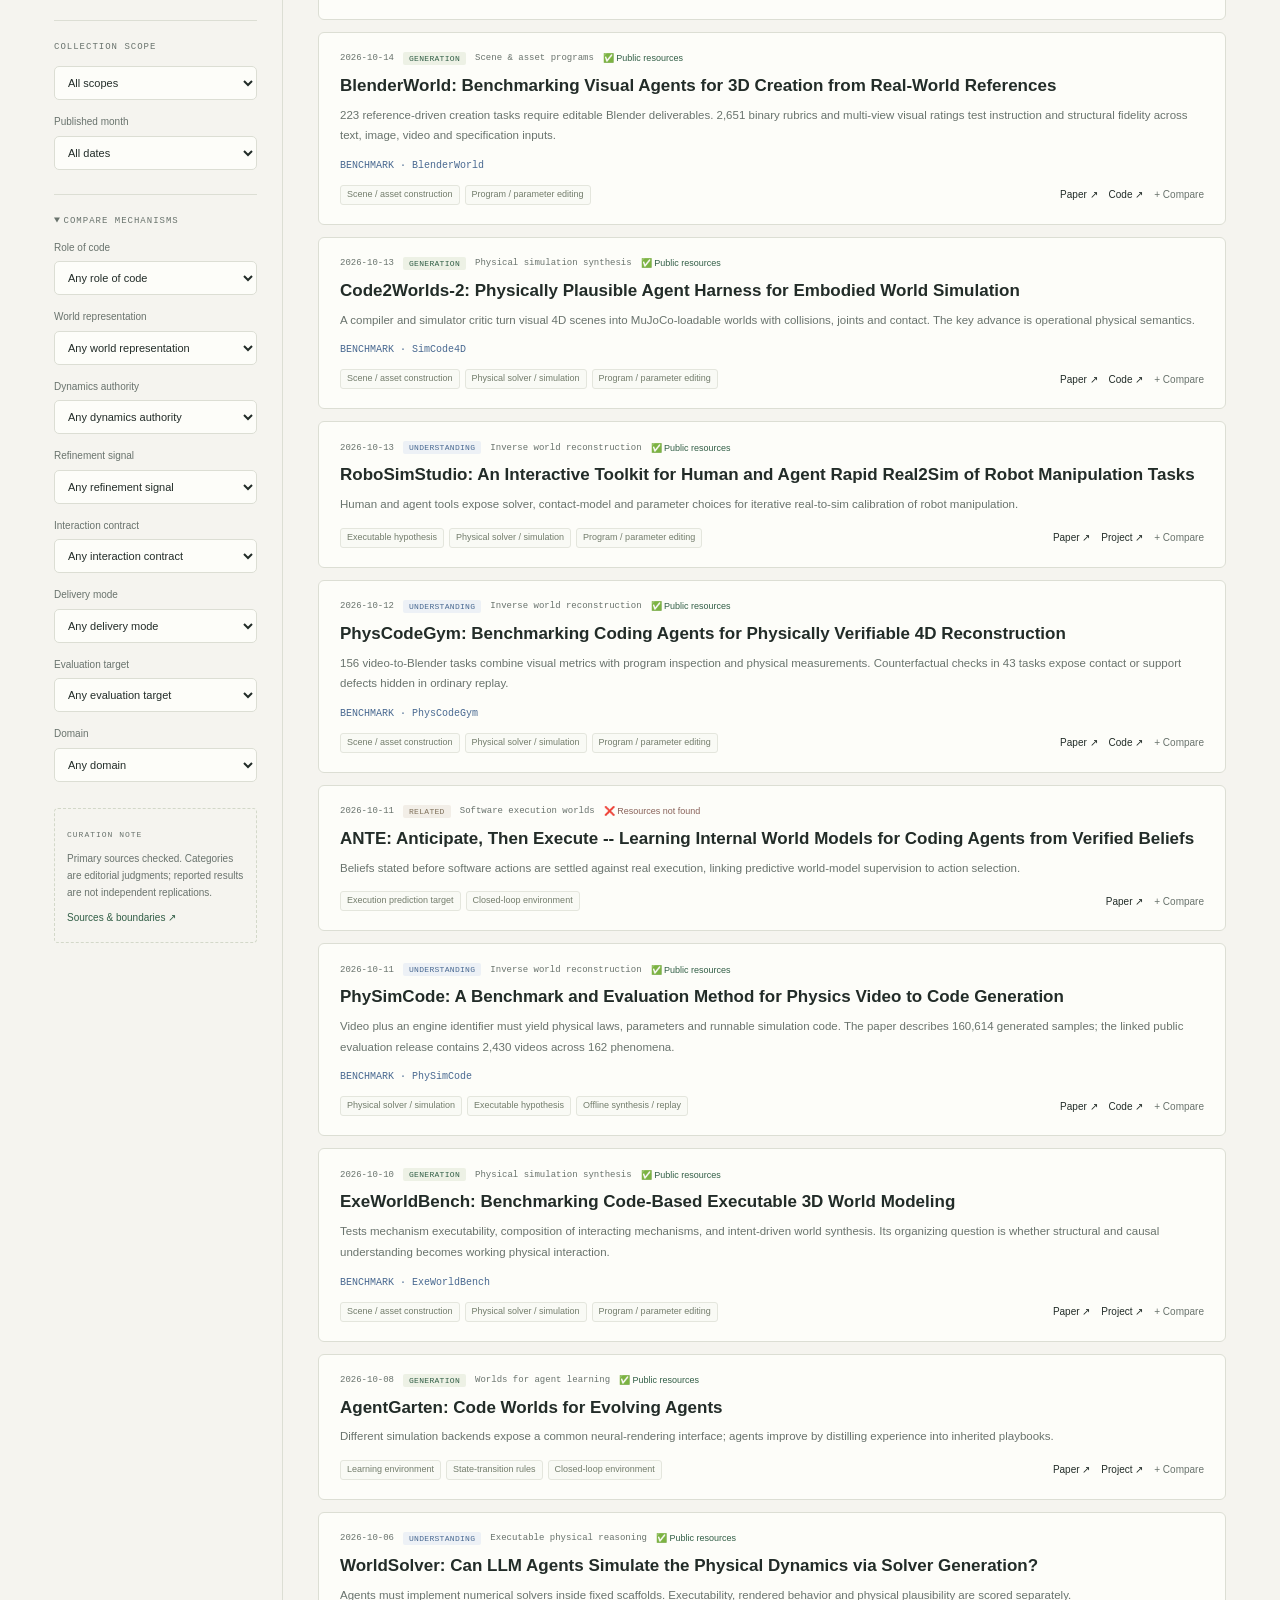
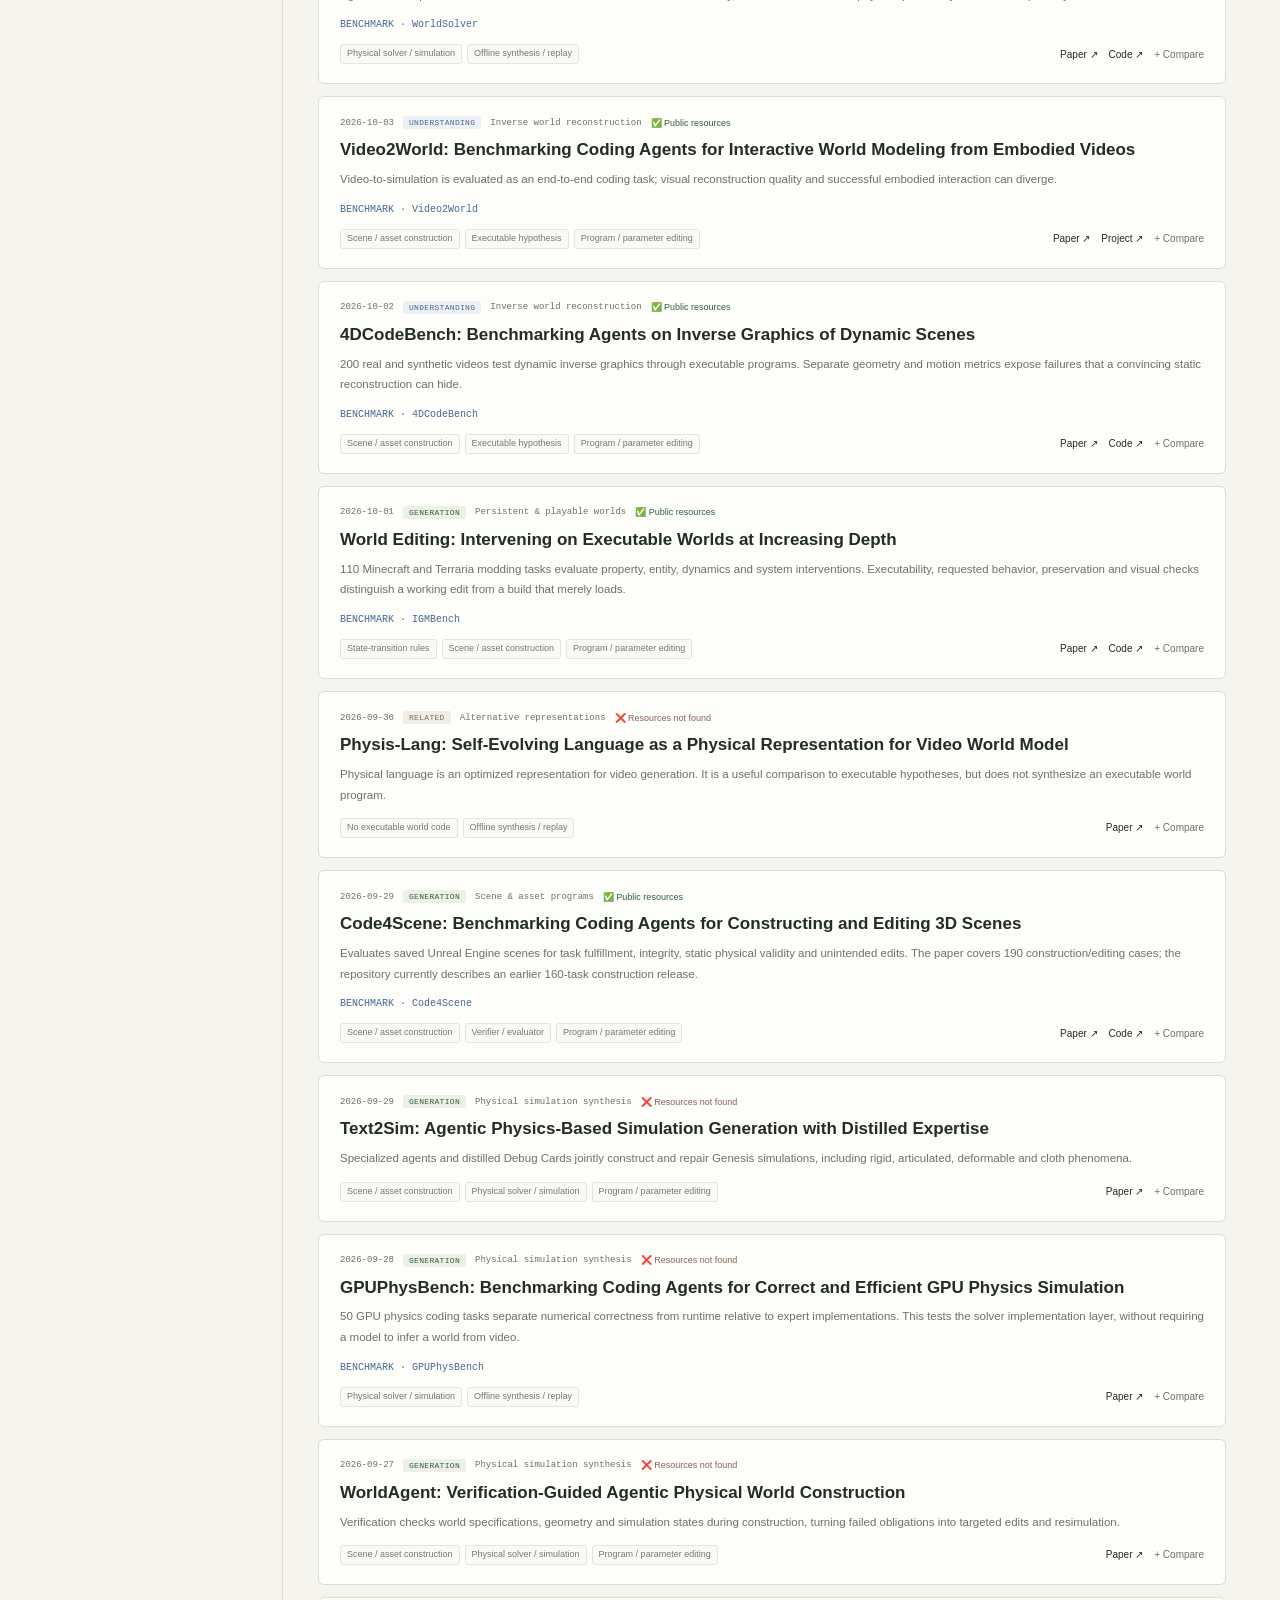
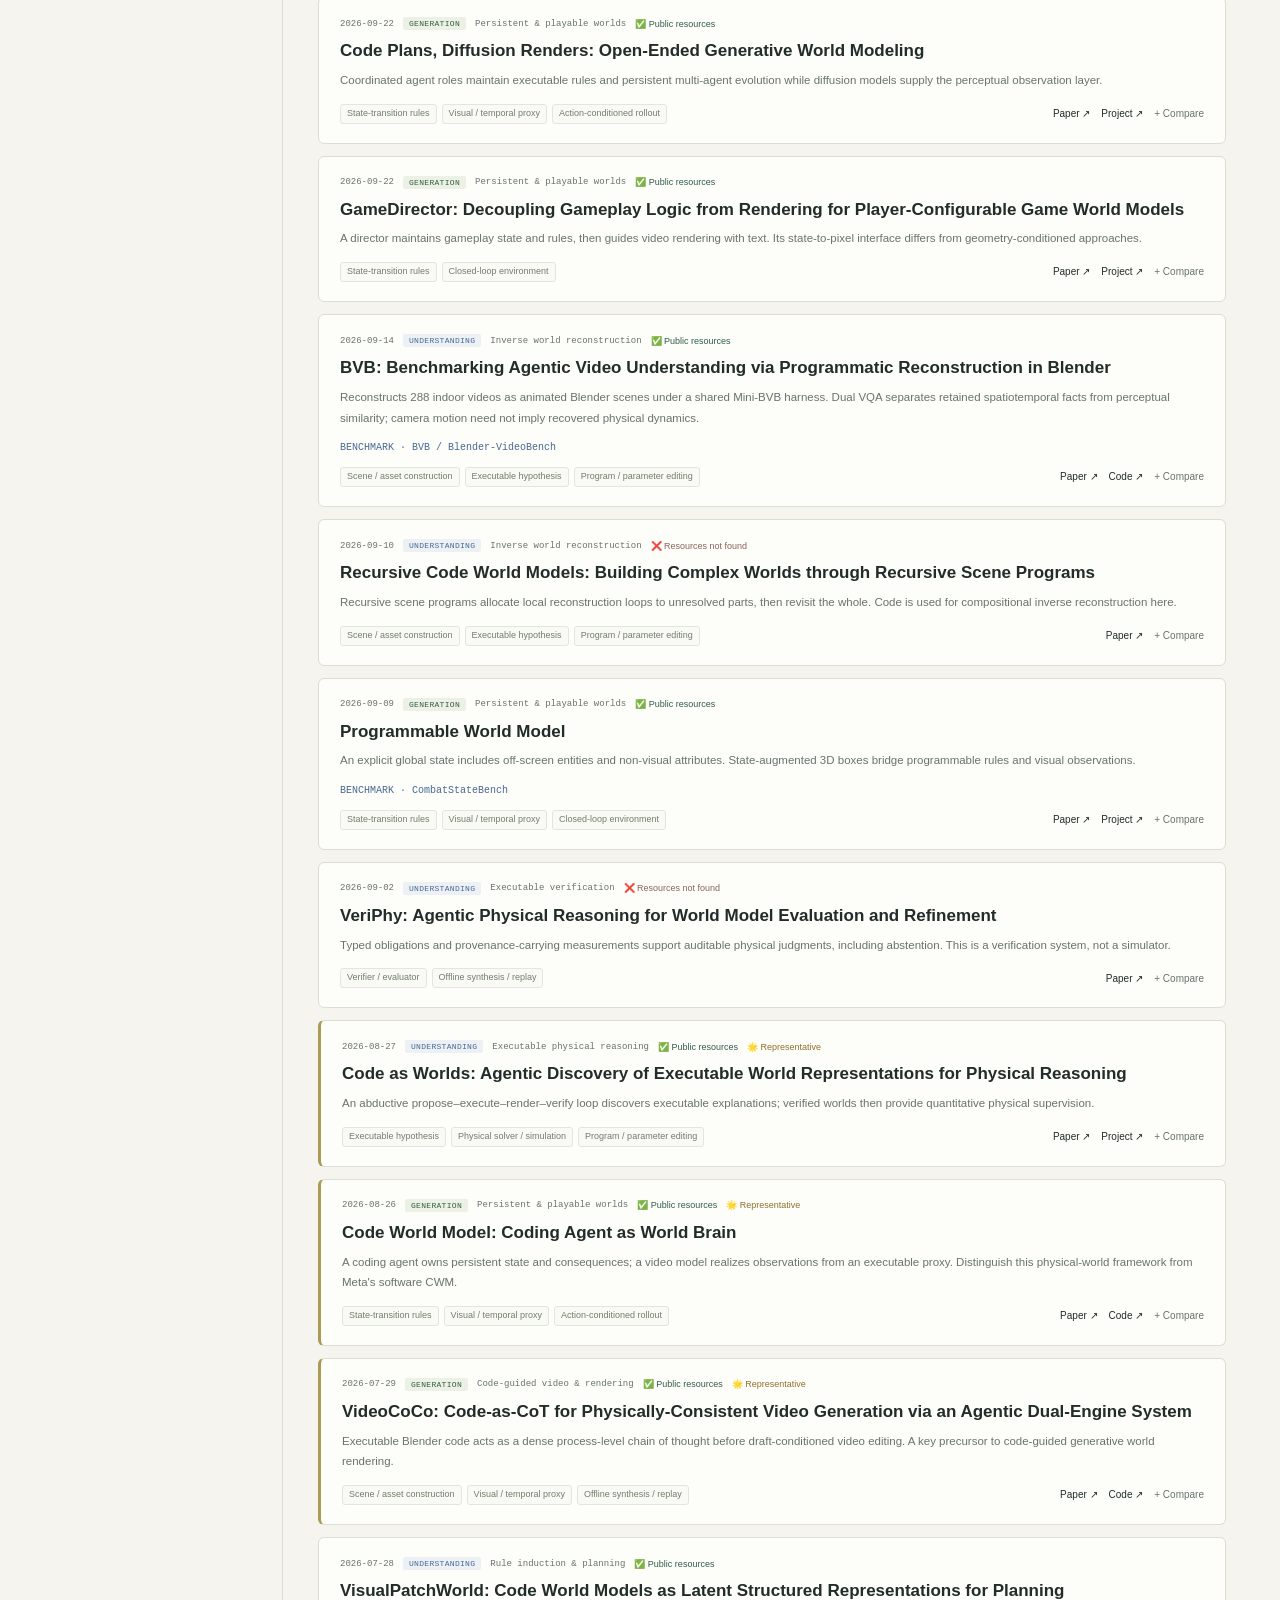
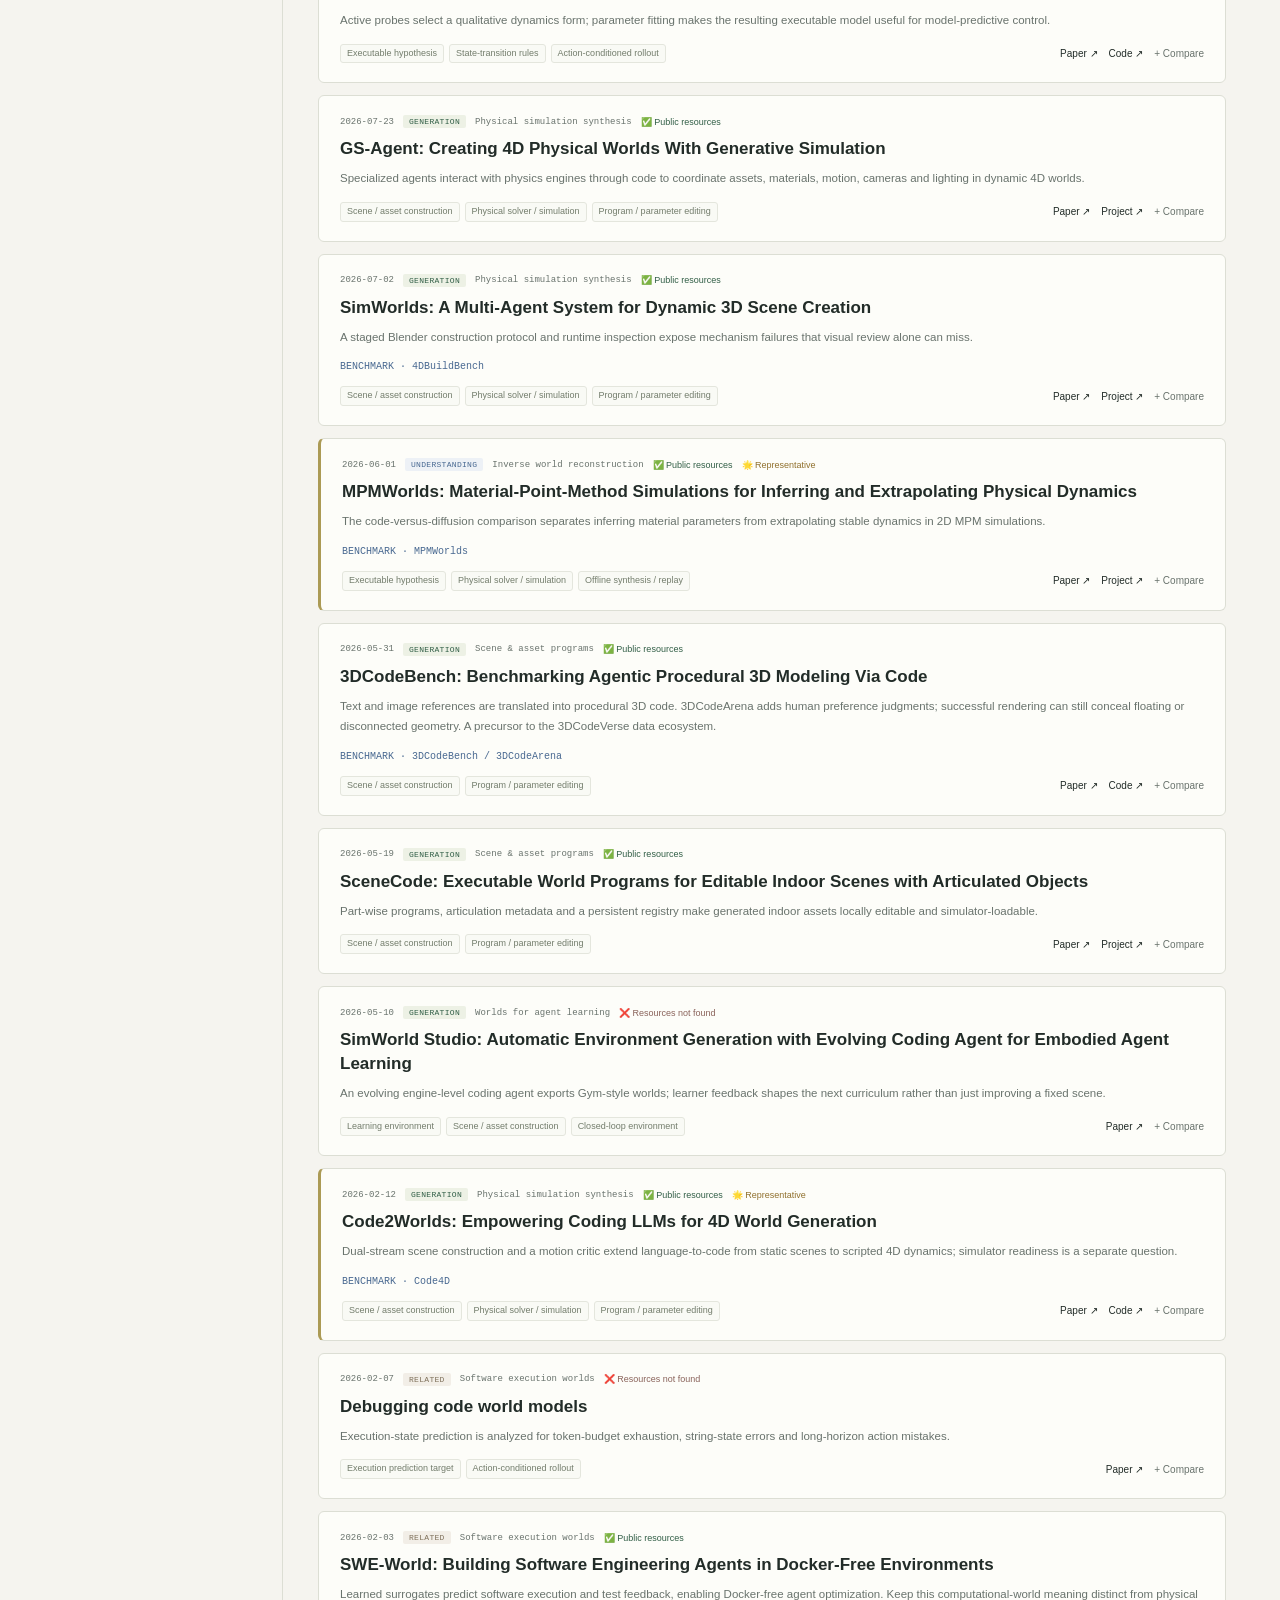
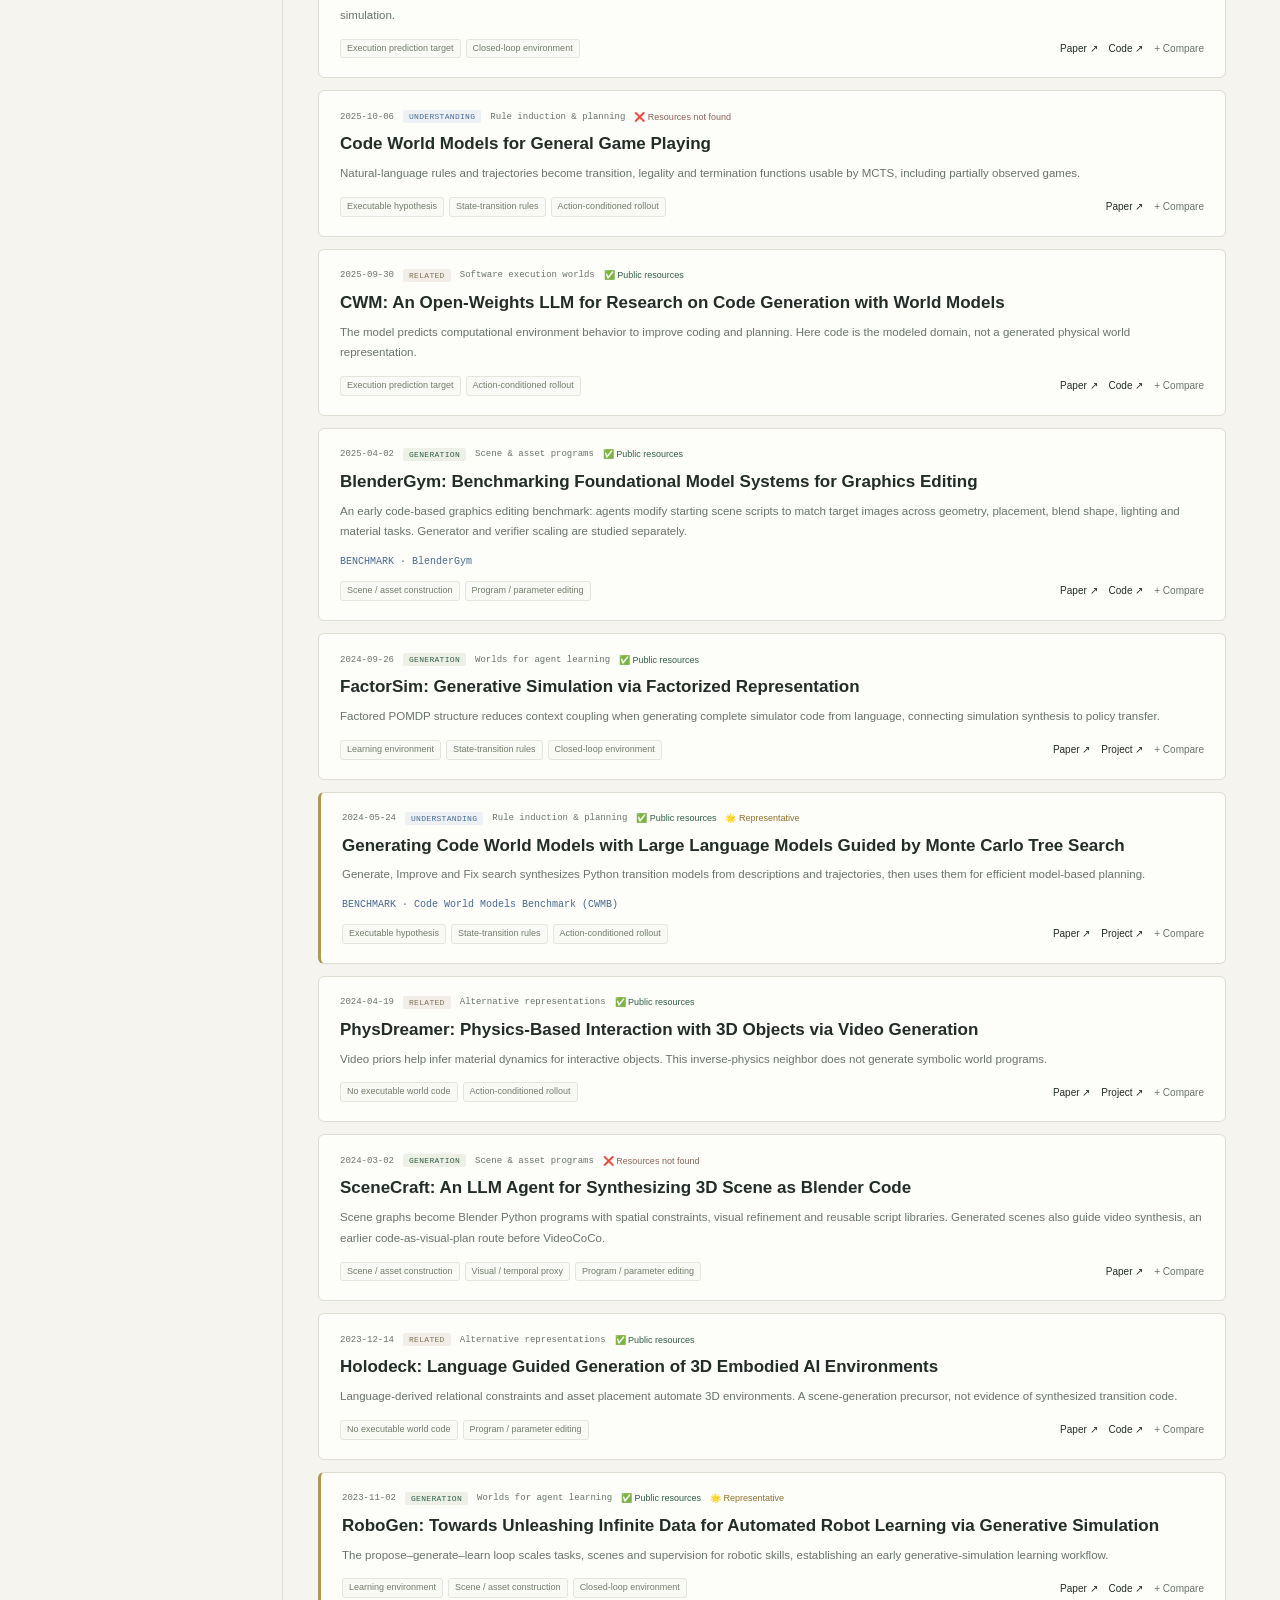
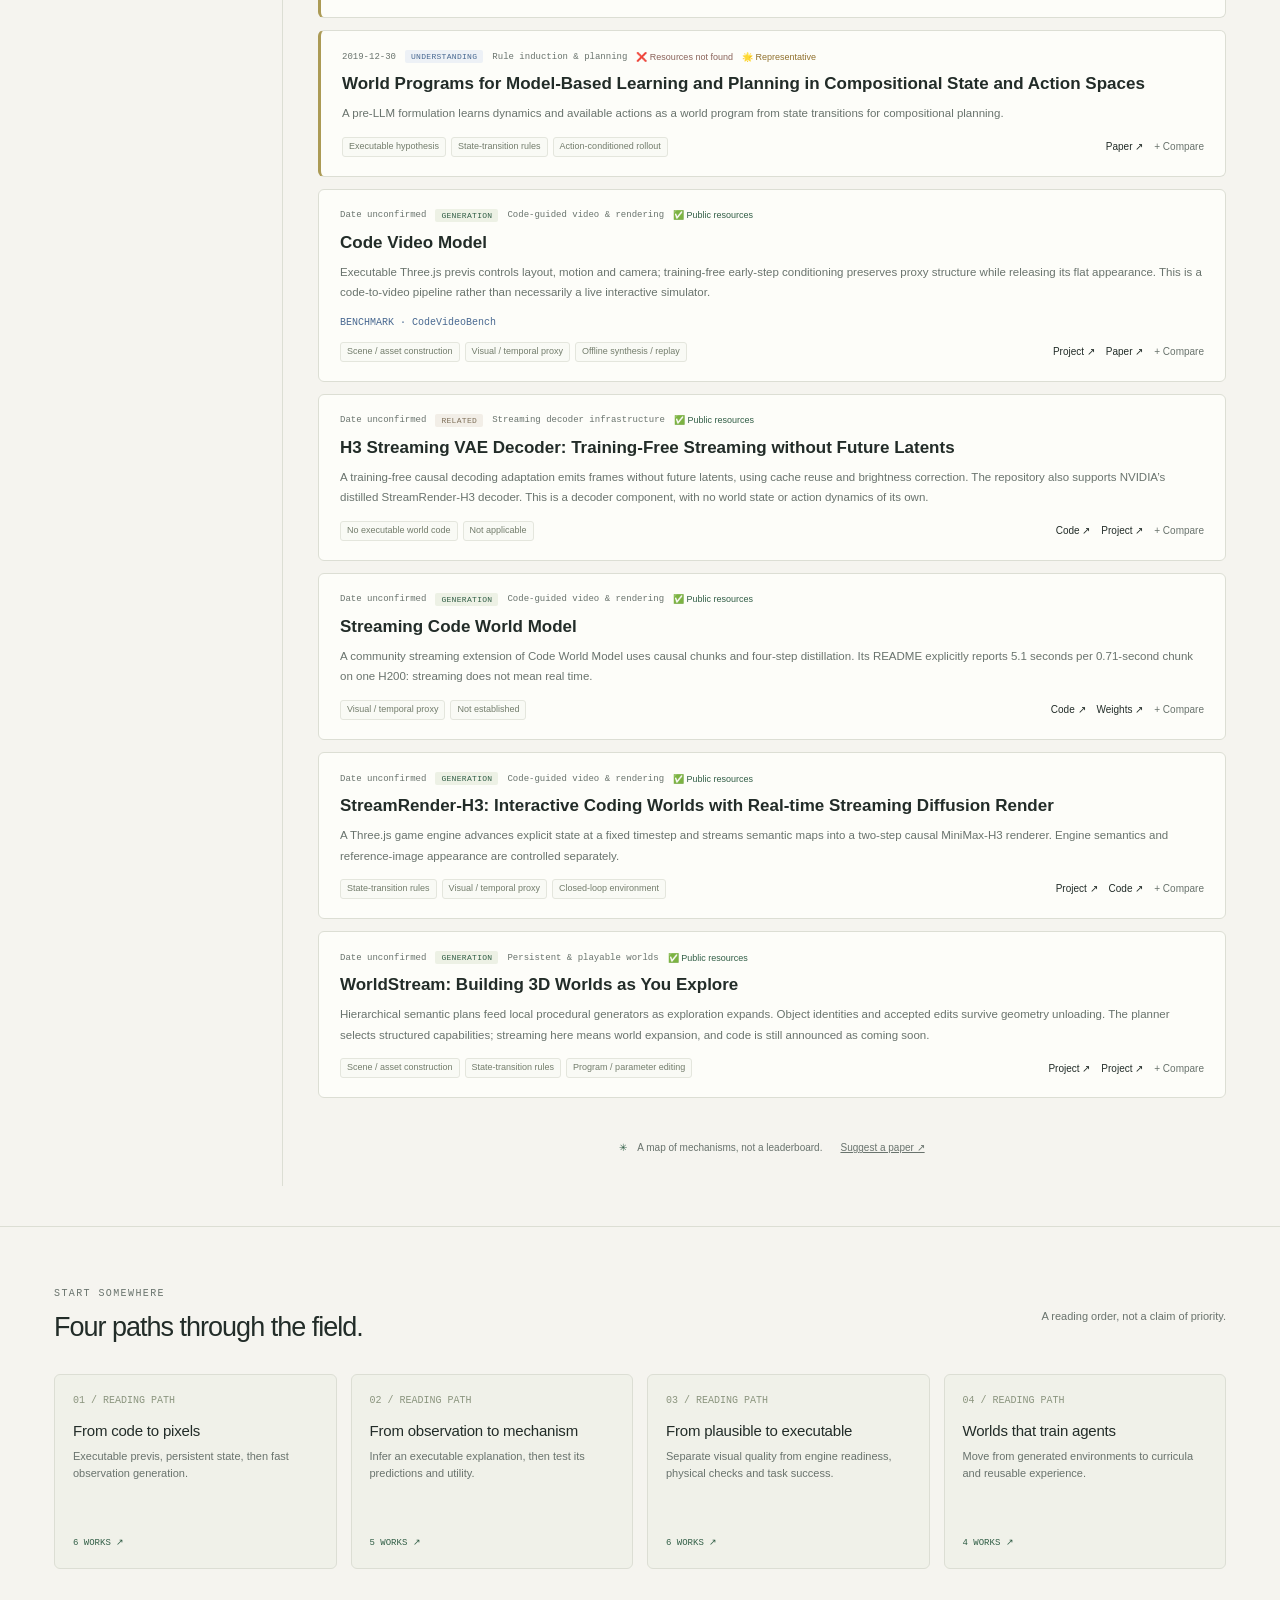
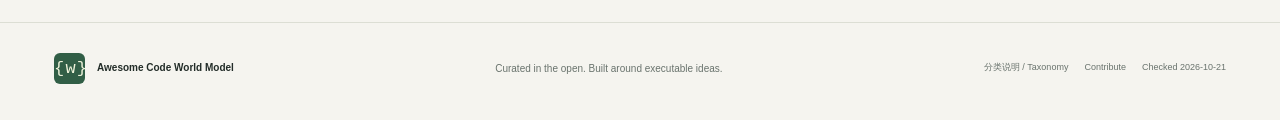
==== commit e48280c4: "Add files via upload" ====
--- a/site/index.html
+++ b/site/index.html
@@ -3,37 +3,96 @@
 <head>
   <meta charset="utf-8">
   <meta name="viewport" content="width=device-width, initial-scale=1">
-  <meta name="description" content="Browse Code World Model papers using 22 flat topics, including General World Model, Memory, Real-Time, and Acceleration. Select several topics to find their intersection.">
-  <meta name="theme-color" content="#f8f9fa">
-  <title>Awesome Code World Model</title>
+  <meta name="description" content="A curated research map of code world models and code as model: executable worlds, generative rendering, physical reasoning, and agent learning.">
+  <meta name="theme-color" content="#f5f4ef">
+  <title>Awesome Code World Model — Worlds, written. Worlds, understood.</title>
   <link rel="icon" href="icon.svg" type="image/svg+xml">
   <link rel="stylesheet" href="style.css">
   <script src="catalog.js" defer></script>
-  <script src="search.js" defer></script>
   <script src="app.js" defer></script>
 </head>
 <body>
-  <a class="skip-link" href="#paper-list">Skip to papers</a>
-  <main class="container">
-    <header class="page-header">
-      <h1><img src="icon.svg" width="42" height="42" alt="">Awesome Code World Model</h1>
-      <p>A curated collection of Code World Model papers. Select topics to explore their intersection.</p>
-    </header>
-    <aside class="month-timeline" aria-labelledby="month-heading">
-      <h2 id="month-heading">Month</h2>
-      <nav id="month-options" aria-label="Filter papers by publication month"></nav>
-    </aside>
-    <section class="toolbar" aria-label="Search and filter papers">
-      <label class="search-box"><svg width="19" height="19" viewBox="0 0 24 24" fill="none" stroke="currentColor" stroke-width="1.8" aria-hidden="true"><circle cx="10.5" cy="10.5" r="6.5"/><path d="m16 16 5 5"/></svg><span class="sr-only">Search papers by title or author</span><input id="search" type="search" placeholder="Search papers by title or author…" autocomplete="off"></label>
-      <div class="badge-filters" role="group" aria-label="Source availability"><span class="filter-label">Source</span><button data-badge="all" aria-pressed="true">All</button><button data-badge="available" aria-pressed="false">✅ Open Source</button><button data-badge="not_found" aria-pressed="false">❌️ Not Open Source</button></div>
-      <div class="topic-filters" role="group" aria-label="Research topics" aria-describedby="filter-help"><span class="filter-label">Topics</span><button id="all-topics" aria-pressed="true">All</button><div id="topic-options"></div></div>
-      <div id="selected-topics" aria-label="Selected topics"></div>
-      <p class="filter-help" id="filter-help">Select multiple topics to match all of them. Click again to deselect. Counts show all papers in each topic.</p>
+  <a class="skip-link" href="#library">Skip to research library</a>
+  <header class="header wrap">
+    <a class="brand" href="./" aria-label="Awesome Code World Model home"><span class="brand-mark">{w}</span><span>AWESOME<br><strong>CODE WORLD MODEL</strong></span></a>
+    <nav aria-label="Main navigation"><a href="#library">Library</a><a href="#benchmark-entry">Benchmarks</a><a href="taxonomy.html">Taxonomy <span>↗</span></a><a id="source-link" href="readme.html" class="source-link">Repository guide ↗</a></nav>
+  </header>
+  <main>
+    <section class="hero wrap">
+      <div class="hero-copy">
+        <p class="eyebrow"><span class="live-dot"></span> EXECUTABLE INTELLIGENCE / A LIVING RESEARCH INDEX</p>
+        <h1>Worlds, <em>written.</em><br>Worlds, <em class="blue-word">understood.</em></h1>
+        <p class="hero-description">A research map of <strong>code that builds worlds</strong> and <strong>code that explains them.</strong> From executable physics to generative pixels, organized around the questions that matter.</p>
+        <div class="hero-actions"><a class="button primary" href="#library">Explore the collection <span>↘</span></a><a class="text-link" href="taxonomy.html">How we classify →</a></div>
+        <div class="hero-stats" id="stats" aria-label="Collection statistics"></div>
+      </div>
+      <div class="world-diagram" aria-label="Code connects world generation and understanding">
+        <div class="diagram-head"><span>THE EXECUTABLE WORLD LOOP</span><span>01 ↔ 02</span></div>
+        <div class="diagram-intent"><span class="node-dot green"></span> INTENT / OBSERVATION</div>
+        <svg class="world-svg" viewBox="0 0 430 260" role="img" aria-label="An isometric world whose geometry and rules are represented by code">
+          <defs><pattern id="grid" width="28" height="16" patternUnits="userSpaceOnUse"><path d="M14 0 28 8 14 16 0 8Z" fill="none" stroke="#bacdc2" stroke-width=".5"/></pattern></defs>
+          <path d="M30 144 213 42 402 146 216 251Z" fill="#e4ede5" stroke="#afc5b6"/>
+          <path d="M30 144 213 42 402 146 216 251Z" fill="url(#grid)"/>
+          <path d="m103 127 90-51 89 51-90 51Z" fill="#ddebd4" stroke="#587b60"/>
+          <path d="m103 127 89 51v-73l-89-51Z" fill="#c0d2b2" stroke="#587b60"/>
+          <path d="m192 178 90-51V54l-90 51Z" fill="#81a585" stroke="#587b60"/>
+          <path d="m103 54 90-51 89 51-90 51Z" fill="#e3efdc" stroke="#587b60"/>
+          <path d="m270 186 41-23v-41l-41 23Z" fill="#7790b7" stroke="#4e658d"/><path d="m229 163 41 23v-41l-41-23Z" fill="#b3c7e3" stroke="#4e658d"/><path d="m229 122 41-23 41 23-41 23Z" fill="#d4e1f0" stroke="#4e658d"/>
+          <path d="m73 169 27-15 29 16-28 16Z" fill="#efc48c" stroke="#aa875b"/>
+          <path d="m102 202 56 30 44-24M323 83l58 32v37" fill="none" stroke="#65826a" stroke-dasharray="4 5"/>
+          <path d="m327 195 22-13m-5-3 5 3-1 6" fill="none" stroke="#4e658d" stroke-width="1.5"/>
+          <circle cx="65" cy="123" r="4" fill="#315e46"/><circle cx="351" cy="166" r="4" fill="#637fa9"/>
+          <text x="17" y="211" fill="#4b6555" font-size="10" font-family="monospace">state(t + 1)</text><text x="298" y="63" fill="#4b6555" font-size="10" font-family="monospace">world.step(a)</text>
+        </svg>
+        <div class="code-strip"><span>def</span> step(state, action):<br>&nbsp;&nbsp;<span>return</span> rules.apply(state, action)</div>
+        <div class="diagram-footer"><span>GENERATE <b>↘</b></span><span class="loop-label">EXECUTE · OBSERVE · VERIFY</span><span><b>↗</b> UNDERSTAND</span></div>
+      </div>
     </section>
-    <div class="list-status"><p id="result-count" role="status" aria-live="polite"></p><button id="clear">Clear filters</button></div>
-    <section id="paper-list" class="paper-list" aria-label="Matching papers"><p class="loading">Loading papers…</p></section>
-    <noscript><p>Enable JavaScript to search and filter, or browse the <a href="readme.html">complete paper list</a>.</p></noscript>
-    <footer class="page-footer"><span id="checked-date"></span><a id="source-link" href="readme.html">README ↗</a></footer>
+    <section class="collection-updates wrap" aria-label="Collection updates and badge guide">
+      <div class="badge-legend" role="group" aria-label="Filter by paper badge"><button data-tag="all" aria-pressed="true">All papers</button><button data-tag="classic" aria-pressed="false">🌟 Representative</button><button data-tag="available" aria-pressed="false">✅ Public resources</button><button data-tag="not_found" aria-pressed="false">❌️ Resources not found</button></div>
+      <p class="badge-guide">🌟 Representative works. Following the reference list, ✅ indicates linked public code, weights, data or an official project; ❌️ means no such resource has been identified in checked sources. <a href="research.html">Badge guide ↗</a></p>
+      <div class="updates-layout"><section aria-labelledby="news-title"><h2 id="news-title">🚩 News & Updates</h2><div id="news-list"></div></section><section aria-labelledby="recent-title"><h2 id="recent-title">🔥 Recent Paper Updates</h2><div id="recent-updates" class="recent-updates"></div></section></div>
+    </section>
+    <section class="research-map wrap" id="research-map" aria-labelledby="map-title">
+      <div class="section-heading"><p class="eyebrow" id="map-title">TWO DIRECTIONS. ONE EXECUTABLE REPRESENTATION.</p><a class="text-link" href="taxonomy.html">Read the taxonomy ↗</a></div>
+      <div class="track-cards">
+        <button class="track-card generation" data-track="generation"><span class="track-number">01 / GENERATION</span><span class="track-title">Code World Model <span>↗</span></span><span class="track-description">Build the scene. Write the rules. Render the world.</span><span class="flow">INTENT <b>→</b> PROGRAM <b>→</b> WORLD</span></button>
+        <button class="track-card understanding" data-track="understanding"><span class="track-number">02 / UNDERSTANDING</span><span class="track-title">Code as Model <span>↗</span></span><span class="track-description">Observe the world. Infer a program. Test an explanation.</span><span class="flow">OBSERVATION <b>→</b> PROGRAM <b>→</b> REASONING</span></button>
+      </div>
+    </section>
+    <section class="library wrap" id="library" aria-labelledby="library-title">
+      <div class="library-heading"><div><p class="eyebrow">THE COLLECTION</p><h2 id="library-title">Follow the ideas.</h2></div><div class="library-tools"><a href="papers.bib" download>BibTeX ↓</a><a href="papers.json" download>JSON ↓</a><a href="papers.csv" download>CSV ↓</a></div></div>
+      <div class="search-row"><label class="search-box"><span aria-hidden="true"><svg width="18" height="18" viewBox="0 0 24 24" fill="none" stroke="currentColor" stroke-width="1.5"><circle cx="10.5" cy="10.5" r="6.5"/><path d="m16 16 5 5"/></svg></span><span class="sr-only">Search papers, authors or ideas</span><input id="search" type="search" placeholder="Search papers, authors, mechanisms…" autocomplete="off"><kbd>/</kbd></label><label class="sort-label"><span class="sr-only">Sort papers</span><select id="sort"><option value="newest">Newest first</option><option value="oldest">Oldest first</option><option value="title">Title A–Z</option></select></label></div>
+      <div id="benchmark-entry" class="collection-entry" aria-label="Specialized research indexes">
+        <button data-collection="benchmarks"><span class="eyebrow">BENCHMARK ATLAS · <span id="benchmark-total"></span> SUITES</span><strong>What counts as a working world? ↗</strong><span>Inputs → artifacts → evaluation evidence</span></button>
+        <button data-collection="d_corpora"><span class="eyebrow">CODE DATA</span><strong>Datasets & executable corpora ↗</strong><span>3DCodeVerse · 3DCodeBench · PhySimCode</span></button>
+        <button data-collection="d_streaming"><span class="eyebrow">STREAMING SYSTEMS</span><strong>Worlds, renderers & decoders ↗</strong><span>WorldStream · StreamRender-H3 · H3 VAE</span></button>
+      </div>
+      <button id="mobile-filters" class="mobile-filters" aria-expanded="false" aria-controls="research-filters">Filters & research areas <span>＋</span></button>
+      <div class="library-layout">
+        <aside id="research-filters" class="filters" aria-label="Research filters">
+          <div class="filter-heading"><h3>RESEARCH AREAS</h3><button id="clear" class="reset">Reset ↺</button></div>
+          <div id="collection-filters"></div>
+          <div id="categories"></div>
+          <div class="facet-group"><h3>COLLECTION SCOPE</h3><label><span class="sr-only">Collection scope</span><select id="scope"><option value="all">All scopes</option><option value="core">Core collection</option><option value="foundation">Earlier foundations</option><option value="adjacent">Related / enabling</option></select></label><label class="facet-label">Published month<select id="month"><option value="all">All dates</option></select></label></div>
+          <details class="facet-group" open><summary>COMPARE MECHANISMS</summary><div id="dimension-filters"></div></details>
+          <div class="sidebar-note"><span>CURATION NOTE</span><p>Primary sources checked. Categories are editorial judgments; reported results are not independent replications.</p><a href="research.html">Sources & boundaries ↗</a></div>
+        </aside>
+        <div class="results">
+          <div class="results-toolbar"><p id="result-count" aria-live="polite"></p><div class="view-switch" role="group" aria-label="Display format"><button data-view="list" aria-pressed="true">List</button><button data-view="categories" aria-pressed="false">Categories</button><button data-view="benchmarks" aria-pressed="false">Benchmarks</button><button data-view="matrix" aria-pressed="false">Matrix</button><button data-view="timeline" aria-pressed="false">Timeline</button></div></div>
+          <div id="active-filters"></div>
+          <div id="paper-list" aria-live="polite"><p class="loading">Loading the research collection…</p></div>
+          <noscript><p>JavaScript enables search and comparison. The complete static collection is available in the <a href="readme.html">repository guide</a>.</p></noscript>
+          <div class="catalog-end"><span>✳</span> A map of mechanisms, not a leaderboard.<a href="contributing.html">Suggest a paper ↗</a></div>
+        </div>
+      </div>
+    </section>
+    <section class="reading-section wrap" aria-labelledby="reading-title"><div class="section-heading"><div><p class="eyebrow">START SOMEWHERE</p><h2 id="reading-title">Four paths through the field.</h2></div><span class="muted">A reading order, not a claim of priority.</span></div><div id="reading-paths" class="reading-paths"></div></section>
   </main>
+  <footer class="footer wrap"><a class="brand" href="./"><span class="brand-mark">{w}</span><strong>Awesome Code World Model</strong></a><p>Curated in the open. Built around executable ideas.</p><div><a href="taxonomy.html">分类说明 / Taxonomy</a><a href="contributing.html">Contribute</a><span id="checked-date"></span></div></footer>
+  <div id="compare-tray" class="compare-tray" hidden><span id="compare-count"></span><button id="compare-open" class="button primary">Compare selected →</button><button id="compare-clear" class="text-link">Clear</button></div>
+  <dialog id="detail-dialog" aria-labelledby="dialog-title"><div class="dialog-top"><span class="eyebrow">RESEARCH RECORD</span><button class="close-dialog" aria-label="Close paper details">✕</button></div><div id="detail-content"></div></dialog>
+  <dialog id="compare-dialog" class="compare-dialog" aria-labelledby="compare-title"><div class="dialog-top"><h2 id="compare-title">Compare the mechanisms.</h2><button class="close-dialog" aria-label="Close comparison">✕</button></div><div id="compare-content"></div></dialog>
+  <div id="toast" class="toast" role="status" hidden></div>
 </body>
 </html>
--- a/site/style.css
+++ b/site/style.css
@@ -1,134 +1,1612 @@
-:root { color-scheme:light; --ink:#1e293b; --muted:#64748b; --blue:#2563eb; --line:#e2e8f0; }
-* { box-sizing:border-box; }
-body { margin:0; background:#f8f9fa; color:var(--ink); font-family:-apple-system,BlinkMacSystemFont,'Segoe UI',Roboto,'Helvetica Neue',Arial,sans-serif; line-height:1.6; -webkit-font-smoothing:antialiased; }
-button,input { font:inherit; }
-button { cursor:pointer; color:inherit; }
-button:disabled { cursor:default; opacity:.4; }
-a { color:var(--blue); text-decoration:none; }
-a:hover { text-decoration:underline; }
-button,input,a { touch-action:manipulation; }
-button:focus-visible,input:focus-visible,a:focus-visible,summary:focus-visible { outline:2px solid var(--blue); outline-offset:3px; }
-.container { display:grid; grid-template-columns:minmax(0,1fr) 96px; column-gap:24px; max-width:1120px; margin:0 auto; padding:27px 20px; }
-.container > * { grid-column:1; min-width:0; }
-.container > .month-timeline { grid-column:2; grid-row:1 / span 7; position:sticky; top:14px; align-self:start; max-height:calc(100dvh - 28px); overflow-y:auto; scrollbar-width:thin; padding:0 4px 4px; }
-.month-timeline h2 { margin:0 0 9px; color:var(--muted); font-size:10px; font-weight:650; letter-spacing:.7px; text-align:center; text-transform:uppercase; }
-#month-options { display:flex; flex-direction:column; gap:6px; }
-#month-options button { display:flex; align-items:center; justify-content:center; gap:6px; width:100%; min-height:27px; padding:4px 8px; border:1px solid var(--line); border-radius:20px; background:#fff; color:var(--muted); font-size:10px; font-weight:600; line-height:1.5; white-space:nowrap; }
-#month-options button:hover:not(:disabled) { background:#eff6ff; border-color:#93b4f4; color:var(--blue); }
-#month-options button[aria-pressed=true] { color:#fff; background:var(--ink); border-color:var(--ink); }
-.month-count { opacity:.68; font-variant-numeric:tabular-nums; }
-#month-options button[aria-pressed=true] .month-count { opacity:.9; }
-.page-header { text-align:center; margin-bottom:24px; }
-.page-header h1 { display:flex; gap:12px; justify-content:center; align-items:center; font-size:30px; line-height:1.3; font-weight:700; letter-spacing:-.6px; margin:0 0 12px; }
-.page-header img { border-radius:9px; flex-shrink:0; }
-.page-header p { max-width:630px; margin:0 auto; color:var(--muted); font-size:14px; }
-.toolbar { position:sticky; top:0; z-index:2; padding:14px 0 15px; background:rgba(248,249,250,.96); backdrop-filter:blur(14px); border-bottom:1px solid var(--line); }
-.search-box { display:flex; align-items:center; gap:11px; max-width:560px; min-width:0; margin:0 auto 17px; background:#fff; border:1.5px solid var(--line); border-radius:10px; padding:0 14px; height:47px; color:#94a3b8; }
-.search-box:focus-within { border-color:var(--blue); box-shadow:0 0 0 3px #2563eb15; }
-.search-box svg { flex-shrink:0; }
-.search-box input { width:100%; min-width:0; height:100%; padding:0; background:none; border:0; outline:none; color:var(--ink); font-size:14px; }
-.search-box input:focus-visible { outline:none; }
-.badge-filters,.topic-filters { display:flex; flex-wrap:wrap; align-items:center; justify-content:center; gap:7px; }
-.badge-filters { margin-bottom:13px; }
-.filter-label { font-size:10px; font-weight:650; letter-spacing:.6px; text-transform:uppercase; color:var(--muted); margin-right:3px; }
-.badge-filters button,#all-topics,.topic-option { display:inline-flex; align-items:center; justify-content:center; gap:6px; background:#fff; border:1px solid var(--line); border-radius:18px; padding:6px 12px; font-size:12px; line-height:1.5; white-space:nowrap; transition:background .12s,border-color .12s; }
-.badge-filters button:hover,#all-topics:hover,.topic-option:hover { border-color:#93b4f4; background:#eff6ff; }
-.badge-filters button[aria-pressed=true],#all-topics[aria-pressed=true] { color:#fff; background:var(--blue); border-color:var(--blue); }
-.badge-filters [data-badge=available][aria-pressed=true] { background:#059669; border-color:#059669; }
-.badge-filters [data-badge=not_found][aria-pressed=true] { background:#b45353; border-color:#b45353; }
-#topic-options { display:contents; }
-.topic-count { color:var(--muted); font-size:10px; font-variant-numeric:tabular-nums; }
-.topic-option { cursor:pointer; }
-.topic-option input { width:12px; height:12px; margin:0; accent-color:var(--blue); cursor:pointer; }
-.topic-option:has(input:checked) { background:#eff6ff; border-color:var(--blue); color:#1d4ed8; }
-.topic-option:focus-within { outline:2px solid var(--blue); outline-offset:2px; }
-.topic-option input:focus-visible { outline:none; }
-.filter-help { margin:12px 0 0; text-align:center; font-size:11px; color:var(--muted); }
-.list-status { display:flex; align-items:center; justify-content:space-between; gap:15px; margin:14px 0 12px; color:var(--muted); font-size:12px; }
-.list-status p { margin:0; }
-.list-status button,.empty-state button { background:none; border:0; padding:4px 0; color:var(--blue); font-size:12px; }
-.paper-list { display:flex; flex-direction:column; gap:12px; }
-.paper-card { background:#fff; border:1px solid #e8ecf0; border-radius:10px; padding:16px 19px; transition:box-shadow .15s,border-color .15s; }
-.paper-card:hover { border-color:#d5dfec; box-shadow:0 5px 20px #0f172a09; }
-.paper-heading { display:flex; align-items:flex-start; justify-content:space-between; gap:16px; }
-.paper-main { min-width:0; flex:1; }
-.paper-badges { display:flex; gap:6px; flex-wrap:wrap; margin-bottom:7px; }
-.badge { display:inline-flex; align-items:center; border-radius:14px; font-size:10px; font-weight:650; line-height:1.5; padding:2px 7px; border:1px solid transparent; }
-.badge-open { color:#047857; background:#d1fae5; border-color:#a7f3d0; }
-.badge-closed { color:#9f4a4a; background:#fdf0ef; border-color:#f3d4d1; }
-.paper-card h2 { font-size:15px; font-weight:650; line-height:1.48; margin:0; letter-spacing:-.1px; }
-.paper-card h2 a { color:#172033; }
-.paper-card h2 a:hover { color:var(--blue); text-decoration:none; }
-.paper-date { flex-shrink:0; font-size:10px; font-weight:650; color:var(--muted); padding:3px 7px; background:#f8fafc; border:1px solid var(--line); border-radius:6px; white-space:nowrap; }
-#selected-topics { display:flex; flex-wrap:wrap; justify-content:center; gap:6px; margin:11px 0 0; }
-#selected-topics:empty { display:none; }
-#selected-topics button { border:1px solid #bed4fb; background:#eff6ff; border-radius:5px; padding:4px 8px; font-size:10px; color:var(--blue); }
-#selected-topics button span { margin-left:6px; }
-.paper-topics { display:flex; flex-wrap:wrap; align-items:center; gap:5px; margin-top:10px; }
-.paper-topics button { font-size:10px; line-height:1.5; color:#526174; border:1px solid #e5eaf0; border-radius:4px; padding:3px 7px; background:#f8fafc; cursor:pointer; }
-.paper-topics button:hover,.paper-topics button[aria-pressed=true] { color:var(--blue); background:#eff6ff; border-color:#bed4fb; }
-.paper-description { margin:10px 0 0; color:#526174; font-size:12px; line-height:1.7; }
-.paper-links { display:flex; gap:14px; flex-wrap:wrap; margin-top:10px; font-size:11px; }
-.empty-state { text-align:center; padding:50px 15px; color:var(--muted); font-size:14px; }
-.page-footer { display:flex; justify-content:center; gap:18px; flex-wrap:wrap; border-top:1px solid var(--line); margin-top:28px; padding:19px 0 5px; color:#94a3b8; font-size:11px; }
-.page-footer a { color:var(--muted); }
-.skip-link { position:absolute; top:-80px; left:16px; padding:10px 16px; background:#fff; border:1px solid var(--blue); border-radius:6px; z-index:5; }
-.skip-link:focus { top:12px; }
-.sr-only { position:absolute; width:1px; height:1px; padding:0; margin:-1px; overflow:hidden; clip:rect(0,0,0,0); white-space:nowrap; border:0; }
-.loading { text-align:center; color:var(--muted); }
-
-/* 生成的 README 与研究说明页使用同一套轻量排版。 */
-.document { max-width:960px; margin:28px auto; padding:20px; }
-.document>nav { display:flex; flex-wrap:wrap; gap:18px; font-size:12px; margin:20px 0; }
-.prose { background:#fff; border:1px solid var(--line); border-radius:10px; padding:30px; font-size:13px; line-height:1.85; overflow-wrap:anywhere; }
-.prose h1 { font-size:28px; line-height:1.4; }
-.prose h2 { font-size:22px; line-height:1.5; border-top:1px solid var(--line); padding-top:20px; margin-top:30px; }
-.prose h3 { font-size:17px; line-height:1.5; margin-top:25px; }
-.prose img { max-width:100%; height:auto; }
-.prose [align=center] { text-align:center; }
-.prose hr { border:0; border-top:1px solid var(--line); margin:25px 0; }
-.prose pre { white-space:pre-wrap; overflow-wrap:anywhere; background:#f1f5f9; border-radius:6px; padding:16px; font-size:11px; }
-.prose code { background:#f1f5f9; border-radius:3px; padding:2px 4px; font-size:.9em; }
-.prose pre code { padding:0; }
-.prose table { border-collapse:collapse; width:100%; font-size:11px; }
-.prose td,.prose th { text-align:left; vertical-align:top; border-bottom:1px solid var(--line); padding:11px; min-width:130px; }
-.prose table[border="0"] td { border:0; text-align:center; min-width:0; }
-.table-scroll { overflow-x:auto; max-width:100%; margin:18px 0; }
-@media(max-width:900px) {
-  .container { display:block; max-width:1000px; }
-  .container > .month-timeline { position:static; max-height:none; overflow:visible; padding:0; margin:0 0 16px; }
-  .month-timeline h2 { text-align:left; margin-bottom:7px; }
-  #month-options { flex-direction:row; overflow-x:auto; padding:3px 3px 8px; gap:6px; }
-  #month-options button { width:auto; min-height:32px; flex-shrink:0; padding:5px 11px; }
-}
-@media(max-width:640px) {
-  .container { padding:21px 13px; }
-  .page-header h1 { font-size:23px; gap:9px; letter-spacing:-.5px; }
-  .page-header img { width:34px; height:34px; }
-  .page-header p { font-size:12px; max-width:340px; }
-  .page-header { margin-bottom:13px; }
-  .toolbar { position:static; }
-  .search-box { height:44px; margin-bottom:14px; }
-  .search-box input { font-size:13px; }
-  .badge-filters,.topic-filters { gap:6px; }
-  .badge-filters button,#all-topics,.topic-option { font-size:10px; padding:6px 9px; }
-  .filter-label { font-size:9px; }
-  .filter-help { font-size:10px; }
-  .list-status { font-size:10px; }
-  .list-status button { font-size:10px; }
-  .paper-card { padding:14px; }
-  .paper-heading { gap:9px; }
-  .paper-card h2 { font-size:14px; }
-  .paper-date { font-size:9px; padding:3px 5px; }
-  .badge { font-size:9px; }
-  .paper-description { font-size:11px; }
-  .topic-count { font-size:9px; }
-  .paper-topics button { font-size:9px; }
-  .document { padding:13px; margin-top:15px; }
-  .prose { padding:17px; font-size:12px; }
-  .prose h1 { font-size:24px; }
-  .prose h2 { font-size:19px; }
-  .prose table[border="0"] td { font-size:9px; padding:7px 2px; }
-}
-@media(prefers-reduced-motion:reduce) { * { transition:none!important; } }
-@media print { .container { display:block; } .month-timeline,.toolbar,.list-status button,.skip-link { display:none; } .paper-card { break-inside:avoid; box-shadow:none; } body { background:#fff; } }
+:root {
+  --paper:#f5f4ef;
+  --ink:#222c28;
+  --muted:#69736d;
+  --line:#dcded4;
+  --green:#315e46;
+  --light-green:#e9eedf;
+  --blue:#496991;
+  --light-blue:#e8edf3;
+  --white:#fdfdf9;
+  --mono:ui-monospace,SFMono-Regular,Consolas,monospace;
+  --sans:Inter,"Helvetica Neue",Arial,sans-serif
+}
+* {
+  box-sizing:border-box
+}
+html {
+  scroll-behavior:smooth;
+  scroll-padding-top:24px
+}
+body {
+  margin:0;
+  background:var(--paper);
+  color:var(--ink);
+  font-family:var(--sans);
+  font-size:14px;
+  line-height:1.55
+}
+a {
+  color:inherit;
+  text-decoration:none
+}
+button,input,select {
+  font:inherit
+}
+button,a,select,input {
+  touch-action:manipulation
+}
+button {
+  color:inherit;
+  cursor:pointer
+}
+button:disabled {
+  cursor:default;
+  opacity:.5
+}
+a:hover {
+  color:var(--green)
+}
+button:focus-visible,a:focus-visible,input:focus-visible,select:focus-visible,summary:focus-visible {
+  outline:2px solid var(--blue);
+  outline-offset:4px
+}
+button {
+  border:0;
+  background:none
+}
+select {
+  max-width:100%;
+  border:1px solid var(--line);
+  background:var(--white);
+  border-radius:5px;
+  padding:9px;
+  color:var(--ink)
+}
+.wrap {
+  max-width:1380px;
+  margin:0 auto;
+  padding-left:54px;
+  padding-right:54px
+}
+.header {
+  height:100px;
+  display:flex;
+  justify-content:space-between;
+  align-items:center;
+  border-bottom:1px solid var(--line)
+}
+.brand {
+  display:flex;
+  align-items:center;
+  gap:12px;
+  font-size:10px;
+  letter-spacing:1.2px;
+  line-height:1.45
+}
+.brand strong {
+  font-size:11px;
+  letter-spacing:1px
+}
+.brand-mark {
+  display:grid;
+  place-items:center;
+  background:var(--green);
+  color:#edf2da;
+  font:24px var(--mono);
+  width:46px;
+  height:46px;
+  border-radius:10px
+}
+.header nav {
+  display:flex;
+  align-items:center;
+  gap:29px;
+  font-size:12px
+}
+.source-link {
+  border:1px solid var(--line);
+  padding:10px 15px;
+  border-radius:5px
+}
+.hero {
+  display:grid;
+  grid-template-columns:1.2fr 1fr;
+  gap:72px;
+  padding-top:66px;
+  padding-bottom:54px;
+  align-items:center
+}
+.eyebrow {
+  font:10px var(--mono);
+  letter-spacing:1.4px;
+  color:var(--muted);
+  line-height:1.7
+}
+.live-dot {
+  display:inline-block;
+  width:6px;
+  height:6px;
+  border-radius:50%;
+  background:var(--green);
+  margin-right:6px
+}
+.hero h1 {
+  font-size:clamp(36px,4.2vw,62px);
+  line-height:1.1;
+  letter-spacing:-3px;
+  font-weight:520;
+  margin:26px 0 23px
+}
+.hero h1 em {
+  font-family:Georgia,"Times New Roman",serif;
+  font-weight:400;
+  color:var(--green)
+}
+.hero h1 .blue-word {
+  color:var(--blue)
+}
+.hero-description {
+  font-size:14px;
+  line-height:1.85;
+  max-width:470px;
+  color:var(--muted)
+}
+.hero-description strong {
+  font-weight:500;
+  color:var(--ink)
+}
+.hero-actions {
+  display:flex;
+  align-items:center;
+  gap:24px;
+  margin-top:28px
+}
+.button {
+  display:inline-flex;
+  align-items:center;
+  justify-content:center;
+  gap:22px;
+  padding:12px 19px;
+  border-radius:5px;
+  font-size:12px;
+  font-weight:500
+}
+.button.primary {
+  background:var(--green);
+  color:white
+}
+.button.primary:hover {
+  background:#254c37
+}
+.text-link {
+  font-size:12px;
+  text-decoration:none
+}
+.hero-stats {
+  display:flex;
+  gap:28px;
+  margin-top:35px
+}
+.stat {
+  padding-right:26px;
+  border-right:1px solid var(--line)
+}
+.stat:last-child {
+  border:0
+}
+.stat strong {
+  font-family:var(--mono);
+  font-size:21px;
+  font-weight:400;
+  display:block
+}
+.stat span {
+  font-size:10px;
+  color:var(--muted)
+}
+.world-diagram {
+  background:#edf0e7;
+  border:1px solid #d8e0d3;
+  border-radius:8px;
+  position:relative;
+  min-height:365px;
+  overflow:hidden;
+  background-image:radial-gradient(#c4cebd 0.65px,transparent .65px);
+  background-size:13px 13px
+}
+.diagram-head,.diagram-footer {
+  display:flex;
+  justify-content:space-between;
+  align-items:center;
+  font:9px var(--mono);
+  letter-spacing:.7px;
+  padding:16px 20px;
+  background:#edf0e7;
+  position:relative;
+  z-index:1
+}
+.diagram-head {
+  border-bottom:1px solid #d8e0d3;
+  color:#657363
+}
+.diagram-intent {
+  font:9px var(--mono);
+  text-align:center;
+  margin:23px 0 0;
+  color:#526752;
+  letter-spacing:1px
+}
+.node-dot {
+  width:6px;
+  height:6px;
+  background:var(--green);
+  border-radius:50%;
+  display:inline-block;
+  margin-right:7px
+}
+.world-svg {
+  display:block;
+  width:85%;
+  margin:8px auto -3px;
+  max-height:251px
+}
+.code-strip {
+  position:absolute;
+  top:165px;
+  left:17px;
+  background:#f9fcf3;
+  border:1px solid #becbb6;
+  box-shadow:0 5px 18px #4560400c;
+  border-radius:5px;
+  padding:12px 14px;
+  font:10px/1.7 var(--mono);
+  transform:rotate(-3deg)
+}
+.code-strip span {
+  color:#608167
+}
+.diagram-footer {
+  padding-top:14px;
+  padding-bottom:14px;
+  border-top:1px solid #d8e0d3;
+  font-size:8px
+}
+.diagram-footer b {
+  font-size:17px;
+  margin:0 5px;
+  font-weight:400
+}
+.loop-label {
+  font-size:7px;
+  color:#738071
+}
+.section-heading {
+  display:flex;
+  align-items:center;
+  justify-content:space-between;
+  gap:16px;
+  margin-bottom:18px
+}
+.section-heading .eyebrow {
+  margin:0
+}
+.research-map {
+  padding-bottom:49px
+}
+.track-cards {
+  display:grid;
+  grid-template-columns:1fr 1fr;
+  gap:17px
+}
+.track-card {
+  text-align:left;
+  padding:23px 25px;
+  border:1px solid #d7dfd0;
+  border-radius:6px;
+  background:var(--light-green);
+  transition:transform .15s
+}
+.track-card:hover {
+  transform:translateY(-3px)
+}
+.track-card.understanding {
+  background:var(--light-blue);
+  border-color:#d7dee8
+}
+.track-number {
+  display:block;
+  font:9px var(--mono);
+  letter-spacing:1px;
+  color:var(--green);
+  margin-bottom:11px
+}
+.understanding .track-number {
+  color:var(--blue)
+}
+.track-title {
+  display:flex;
+  justify-content:space-between;
+  align-items:center;
+  font-size:21px;
+  letter-spacing:-.5px;
+  font-weight:500
+}
+.track-title>span {
+  font-weight:300;
+  font-size:25px;
+  color:var(--green)
+}
+.track-description {
+  display:block;
+  font-size:12px;
+  margin-top:8px;
+  color:#667260
+}
+.understanding .track-description {
+  color:#66758b
+}
+.flow {
+  display:block;
+  font:9px var(--mono);
+  letter-spacing:1px;
+  margin-top:22px
+}
+.flow b {
+  padding:0 8px;
+  font-weight:400;
+  color:#92a289
+}
+.library {
+  border-top:1px solid var(--line);
+  padding-top:40px
+}
+.library-heading {
+  display:flex;
+  justify-content:space-between;
+  align-items:end;
+  margin-bottom:25px
+}
+.library-heading .eyebrow {
+  margin:0 0 5px
+}
+h2 {
+  font-size:31px;
+  letter-spacing:-1px;
+  font-weight:500;
+  margin:0
+}
+.library-tools {
+  display:flex;
+  gap:19px;
+  font:10px var(--mono);
+  color:var(--muted);
+  padding-bottom:6px
+}
+.search-row {
+  display:flex;
+  gap:12px;
+  margin-bottom:29px
+}
+.search-box {
+  display:flex;
+  align-items:center;
+  gap:13px;
+  flex:1;
+  background:var(--white);
+  border:1px solid #cdd3c7;
+  border-radius:5px;
+  padding:0 16px;
+  min-width:0;
+  height:49px
+}
+.search-box>span:first-child {
+  font-size:24px;
+  color:#73806f
+}
+.search-box input {
+  border:0;
+  background:none;
+  outline:none;
+  width:100%;
+  font-size:12px;
+  height:100%;
+  color:var(--ink);
+  min-width:0
+}
+.search-box:focus-within {
+  box-shadow:0 0 0 2px #91aa96
+}
+.search-box input:focus-visible {
+  outline:none
+}
+.search-box kbd {
+  color:#8b9387;
+  font:11px var(--mono);
+  border:1px solid var(--line);
+  padding:0 5px;
+  border-radius:3px
+}
+.sort-label {
+  display:flex
+}
+.sort-label select {
+  font-size:11px;
+  width:142px
+}
+.library-layout {
+  display:grid;
+  grid-template-columns:229px minmax(0,1fr);
+  gap:35px
+}
+.results { min-width:0; }
+.filters {
+  border-right:1px solid var(--line);
+  padding-right:25px
+}
+.filter-heading {
+  display:flex;
+  align-items:center;
+  justify-content:space-between
+}
+.filters h3,.facet-group summary {
+  font:9px var(--mono);
+  letter-spacing:1px;
+  font-weight:500;
+  margin:0 0 14px;
+  color:var(--muted)
+}
+.reset {
+  font-size:10px;
+  color:var(--muted);
+  padding:0;
+  margin-bottom:14px
+}
+.category-button {
+  width:100%;
+  text-align:left;
+  display:flex;
+  justify-content:space-between;
+  gap:5px;
+  font-size:11px;
+  padding:8px 9px;
+  border-radius:4px;
+  line-height:1.4;
+  margin:2px 0
+}
+.category-button>span:last-child {
+  font:9px var(--mono);
+  color:#8b9385;
+  align-self:center
+}
+.category-button:hover {
+  background:#eceee6
+}
+.category-button.active {
+  background:var(--light-green);
+  color:var(--green);
+  font-weight:600
+}
+.category-track {
+  font:8px var(--mono);
+  letter-spacing:1px;
+  color:var(--muted);
+  margin:18px 9px 7px
+}
+.facet-group {
+  border-top:1px solid var(--line);
+  padding-top:21px;
+  margin-top:24px
+}
+.facet-group select {
+  width:100%;
+  font-size:11px
+}
+.facet-label {
+  display:block;
+  font-size:10px;
+  color:var(--muted);
+  margin-top:14px
+}
+.facet-label select {
+  display:block;
+  margin-top:6px
+}
+.facet-group summary {
+  cursor:pointer;
+  margin-bottom:0
+}
+.sidebar-note {
+  margin-top:26px;
+  padding:16px 12px;
+  border:1px dashed #d3d8c9;
+  border-radius:4px;
+  font-size:10px;
+  color:var(--muted);
+  line-height:1.7
+}
+.sidebar-note>span {
+  font:8px var(--mono);
+  letter-spacing:1px
+}
+.sidebar-note p {
+  margin:8px 0
+}
+.sidebar-note a {
+  font-size:10px;
+  color:var(--green)
+}
+.results-toolbar {
+  display:flex;
+  justify-content:space-between;
+  align-items:center;
+  gap:12px;
+  margin-bottom:11px;
+  min-height:26px
+}
+.results-toolbar>p {
+  font-size:11px;
+  color:var(--muted);
+  margin:0
+}
+.results-toolbar>p b {
+  color:var(--ink);
+  font-weight:500
+}
+.view-switch {
+  border:1px solid var(--line);
+  border-radius:4px;
+  padding:2px;
+  display:flex
+}
+.view-switch button {
+  padding:4px 10px;
+  font-size:10px;
+  border-radius:3px;
+  color:var(--muted)
+}
+.view-switch button[aria-pressed=true] {
+  background:#e6e9de;
+  color:var(--ink)
+}
+#active-filters {
+  display:flex;
+  gap:6px;
+  flex-wrap:wrap;
+  margin-bottom:14px
+}
+.active-chip {
+  font-size:10px;
+  background:var(--light-blue);
+  padding:3px 8px;
+  border-radius:3px;
+  color:var(--blue)
+}
+.paper-card {
+  border:1px solid var(--line);
+  border-radius:6px;
+  background:var(--white);
+  padding:19px 21px;
+  margin-bottom:12px;
+  transition:border-color .15s
+}
+.paper-card:hover {
+  border-color:#aebba7
+}
+.paper-meta {
+  display:flex;
+  align-items:center;
+  gap:9px;
+  font:9px var(--mono);
+  color:var(--muted);
+  flex-wrap:wrap
+}
+.track-label {
+  color:var(--green);
+  background:#edf1e5;
+  padding:2px 6px;
+  border-radius:2px;
+  font:8px var(--mono);
+  letter-spacing:.3px
+}
+.track-label.understanding {
+  color:var(--blue);
+  background:#edf1f6
+}
+.track-label.adjacent {
+  color:#7e705a;
+  background:#f2eee7
+}
+.scope-tag {
+  color:#8d7760;
+  font-size:8px
+}
+.paper-card h3 {
+  margin:9px 0 7px;
+  font-size:17px;
+  line-height:1.4;
+  font-weight:550;
+  letter-spacing:-.25px
+}
+.paper-card h3 button {
+  text-align:left;
+  padding:0;
+  font:inherit
+}
+.paper-card h3 button:hover {
+  color:var(--green)
+}
+.paper-summary {
+  font-size:11.5px;
+  line-height:1.8;
+  margin:0 0 13px;
+  color:var(--muted)
+}
+.paper-footer {
+  display:flex;
+  justify-content:space-between;
+  gap:10px;
+  align-items:center
+}
+.paper-tags {
+  display:flex;
+  gap:5px;
+  flex-wrap:wrap
+}
+.tag {
+  border:1px solid #e4e6dd;
+  border-radius:3px;
+  font-size:9px;
+  color:#737d6c;
+  padding:2px 6px;
+  background:#f9faf5
+}
+.paper-actions {
+  display:flex;
+  gap:11px;
+  font-size:10px;
+  align-items:center;
+  white-space:nowrap
+}
+.compare-toggle {
+  padding:2px 0;
+  color:var(--muted);
+  font-size:10px
+}
+.compare-toggle[aria-pressed=true] {
+  color:var(--green);
+  font-weight:bold
+}
+.link-group {
+  display:flex;
+  gap:9px;
+  flex-wrap:wrap;
+  font-size:11px
+}
+.catalog-end {
+  display:flex;
+  align-items:center;
+  justify-content:center;
+  flex-wrap:wrap;
+  gap:10px;
+  font-size:10px;
+  color:var(--muted);
+  padding:30px 0
+}
+.catalog-end>span {
+  color:var(--green)
+}
+.catalog-end>a {
+  margin-left:8px;
+  text-decoration:underline
+}
+.empty-state {
+  padding:50px 20px;
+  border:1px dashed var(--line);
+  text-align:center
+}
+.empty-state h3 {
+  font-weight:500
+}
+.empty-state p {
+  color:var(--muted);
+  font-size:12px
+}
+.empty-state button {
+  margin-top:10px
+}
+.table-scroll {
+  overflow:auto;
+  border:1px solid var(--line);
+  border-radius:5px;
+  max-width:100%
+}
+.collection-entry {
+  display:grid;
+  grid-template-columns:1.2fr 1fr 1fr;
+  gap:12px;
+  margin:20px 0 28px;
+}
+.collection-entry button {
+  padding:20px;
+  text-align:left;
+  background:var(--white);
+  border:1px solid var(--line);
+  border-radius:6px;
+}
+.collection-entry button:first-child { background:var(--light-green); }
+.collection-entry button.active { border-color:var(--green); }
+.collection-entry strong,.collection-entry button>span { display:block; }
+.collection-entry .eyebrow { font-size:9px; margin-bottom:10px; }
+.collection-entry strong { font-size:15px; margin-bottom:8px; }
+.collection-entry button>span:last-child { font-size:11px; color:var(--muted); }
+.benchmark-label { color:var(--blue); font:10px var(--mono); margin:14px 0; }
+.benchmark-table { min-width:760px; table-layout:fixed; }
+.benchmark-table th:first-child { width:20%; }
+.benchmark-table p { margin:0 0 10px; }
+.benchmark-table td { overflow-wrap:anywhere; }
+.artifact-arrow { color:var(--green); font-weight:600; }
+.atlas-intro { color:var(--muted); font-size:12px; }
+.detail-benchmarks { padding:18px; margin:18px 0; background:var(--light-blue); border-radius:6px; }
+.detail-benchmarks dt { font-weight:600; margin-top:12px; }
+.detail-benchmarks dd { margin:4px 0 0; }
+.view-switch { flex-wrap:wrap; }
+@media(max-width:800px) {
+  .collection-entry { grid-template-columns:1fr; gap:8px; }
+  .collection-entry button { padding:15px; }
+  .collection-entry .eyebrow { margin-bottom:6px; }
+}
+table {
+  border-collapse:collapse;
+  font-size:11px;
+  width:100%;
+  background:var(--white)
+}
+th,td {
+  text-align:left;
+  vertical-align:top;
+  padding:13px;
+  border-bottom:1px solid var(--line);
+  min-width:115px
+}
+th {
+  font:9px var(--mono);
+  letter-spacing:.4px;
+  background:#edf0e7;
+  color:var(--muted)
+}
+td:first-child {
+  min-width:190px;
+  font-weight:500
+}
+.matrix-title {
+  padding:0;
+  text-align:left;
+  font-weight:600
+}
+.table-scroll .tag {
+  display:inline-block;
+  margin:2px
+}
+.timeline-heading {
+  display:flex;
+  align-items:center;
+  gap:10px;
+  font:12px var(--mono);
+  color:var(--green);
+  margin:26px 0 13px
+}
+.timeline-heading:first-child {
+  margin-top:0
+}
+.timeline-heading:after {
+  content:'';
+  height:1px;
+  background:var(--line);
+  flex:1
+}
+.reading-section {
+  padding-top:58px;
+  padding-bottom:53px;
+  margin-top:40px;
+  border-top:1px solid var(--line)
+}
+.reading-section h2 {
+  font-size:27px;
+  margin-top:5px
+}
+.muted {
+  color:var(--muted);
+  font-size:11px
+}
+.reading-paths {
+  display:grid;
+  grid-template-columns:repeat(4,1fr);
+  gap:14px;
+  margin-top:25px
+}
+.reading-card {
+  display:flex;
+  flex-direction:column;
+  text-align:left;
+  border:1px solid var(--line);
+  border-radius:6px;
+  padding:20px 18px;
+  background:#f0f1e9;
+  min-height:195px
+}
+.reading-card:hover {
+  background:#e9eddf
+}
+.reading-card .path-index {
+  font:10px var(--mono);
+  color:#8b957f
+}
+.reading-card h3 {
+  font-size:15px;
+  line-height:1.4;
+  font-weight:500;
+  margin:14px 0 7px;
+  letter-spacing:-.2px
+}
+.reading-card p {
+  font-size:11px;
+  color:var(--muted);
+  margin:0 0 20px
+}
+.reading-card .path-count {
+  font:9px var(--mono);
+  color:var(--green);
+  margin-top:auto
+}
+.footer {
+  padding-top:28px;
+  padding-bottom:34px;
+  border-top:1px solid var(--line);
+  display:flex;
+  align-items:center;
+  justify-content:space-between;
+  gap:20px;
+  flex-wrap:wrap
+}
+.footer .brand-mark {
+  width:31px;
+  height:31px;
+  font-size:17px;
+  border-radius:6px
+}
+.footer .brand strong {
+  font-size:10px;
+  letter-spacing:0
+}
+.footer p {
+  font-size:10px;
+  color:var(--muted)
+}
+.footer>div {
+  display:flex;
+  gap:16px;
+  font-size:9px;
+  color:var(--muted)
+}
+dialog {
+  border:1px solid var(--line);
+  border-radius:10px;
+  padding:26px 30px;
+  background:var(--paper);
+  color:var(--ink);
+  width:min(750px,calc(100% - 28px));
+  max-height:88vh;
+  box-shadow:0 20px 100px #10221633
+}
+dialog::backdrop {
+  background:#1c2a2499;
+  backdrop-filter:blur(3px)
+}
+.dialog-top {
+  display:flex;
+  justify-content:space-between;
+  align-items:center;
+  gap:12px;
+  margin-bottom:22px
+}
+.dialog-top h2 {
+  font-size:24px
+}
+.close-dialog {
+  font-size:16px;
+  padding:6px;
+  line-height:1
+}
+dialog h2 {
+  font-size:25px;
+  line-height:1.35;
+  margin:12px 0
+}
+dialog h3 {
+  font-size:12px;
+  font-weight:600;
+  margin:23px 0 9px
+}
+dialog .detail-summary {
+  font-size:14px;
+  line-height:1.8
+}
+dialog .authors {
+  font-size:11px;
+  color:var(--muted)
+}
+.detail-note {
+  font-size:11px;
+  padding:13px;
+  background:var(--light-blue);
+  border-radius:5px
+}
+.dimensions-grid {
+  display:grid;
+  grid-template-columns:1fr 1fr;
+  gap:12px;
+  margin:24px 0
+}
+.dimensions-grid>div {
+  border-top:1px solid var(--line);
+  padding-top:9px
+}
+.dimensions-grid dt {
+  font:9px var(--mono);
+  color:var(--muted);
+  margin-bottom:5px
+}
+.dimensions-grid dd {
+  margin:0;
+  font-size:12px
+}
+.abstract {
+  font-size:12px;
+  line-height:1.8;
+  color:var(--muted)
+}
+.provenance {
+  font-size:10px;
+  border-top:1px solid var(--line);
+  padding-top:15px;
+  margin-top:25px;
+  color:var(--muted);
+  overflow-wrap:anywhere
+}
+.bibtex {
+  white-space:pre-wrap;
+  overflow-wrap:anywhere;
+  font:10px/1.6 var(--mono);
+  padding:13px;
+  background:#e9ece3;
+  border-radius:5px
+}
+.compare-dialog {
+  width:min(1180px,calc(100% - 28px))
+}
+.compare-tray {
+  position:fixed;
+  bottom:22px;
+  left:50%;
+  transform:translateX(-50%);
+  display:flex;
+  align-items:center;
+  gap:18px;
+  background:var(--white);
+  border:1px solid #b6c2b0;
+  border-radius:8px;
+  padding:11px 18px;
+  box-shadow:0 6px 30px #20342020;
+  z-index:3;
+  font-size:11px;
+  white-space:nowrap
+}
+.compare-tray[hidden],.toast[hidden] {
+  display:none
+}
+.toast {
+  position:fixed;
+  bottom:100px;
+  left:50%;
+  transform:translateX(-50%);
+  padding:11px 20px;
+  background:var(--ink);
+  color:white;
+  z-index:10;
+  border-radius:5px;
+  font-size:12px
+}
+.sr-only {
+  position:absolute;
+  width:1px;
+  height:1px;
+  overflow:hidden;
+  clip:rect(0,0,0,0);
+  white-space:nowrap
+}
+.skip-link {
+  position:fixed;
+  left:10px;
+  top:-100px;
+  z-index:20;
+  background:white;
+  padding:10px
+}
+.skip-link:focus {
+  top:10px
+}
+.loading {
+  font-size:12px;
+  color:var(--muted)
+}
+.document {
+  max-width:900px;
+  margin:40px auto;
+  padding:24px
+}
+.document pre {
+  white-space:pre-wrap;
+  overflow-wrap:anywhere;
+  font:13px/1.85 var(--sans);
+  background:var(--white);
+  padding:28px;
+  border:1px solid var(--line);
+  border-radius:6px
+}
+.document nav {
+  display:flex;
+  gap:20px;
+  margin:25px 0;
+  font-size:12px
+}
+.document h1 {
+  font-size:30px;
+  letter-spacing:-1px
+}
+@media(min-width:1500px) {
+  .wrap {
+    padding-left:60px;
+    padding-right:60px
+  }
+  .hero {
+    gap:85px
+  }
+}
+@media(max-width:1100px) {
+  .wrap {
+    padding-left:30px;
+    padding-right:30px
+  }
+  .hero {
+    gap:35px
+  }
+  .hero h1 {
+    font-size:45px;
+    letter-spacing:-2px
+  }
+  .library-layout {
+    grid-template-columns:205px minmax(0,1fr);
+    gap:24px
+  }
+  .filters {
+    padding-right:18px
+  }
+  .header nav {
+    gap:18px
+  }
+  .paper-tags .tag:nth-child(n+3) {
+    display:none
+  }
+  .diagram-footer {
+    padding-left:10px;
+    padding-right:10px
+  }
+  .loop-label {
+    display:none
+  }
+}
+@media(max-width:800px) {
+  .hero {
+    grid-template-columns:1fr;
+    gap:28px;
+    padding-top:36px
+  }
+  .hero h1 {
+    font-size:48px
+  }
+  .hero-description {
+    max-width:560px
+  }
+  .world-diagram {
+    max-width:520px;
+    width:100%;
+    margin:0 auto;
+    min-height:0
+  }
+  .world-svg {
+    max-height:225px
+  }
+  .code-strip {
+    top:150px
+  }
+  .header {
+    height:83px
+  }
+  .header nav a:nth-child(2),.header nav a:nth-child(3) {
+    display:none
+  }
+  .library-layout {
+    grid-template-columns:1fr
+  }
+  .filters {
+    border-right:0;
+    border-bottom:1px solid var(--line);
+    padding:0 0 20px;
+    display:grid;
+    grid-template-columns:1fr 1fr;
+    gap:0 25px
+  }
+  .filter-heading {
+    grid-column:1/-1
+  }
+  #categories {
+    grid-row:2/5
+  }
+  .facet-group {
+    margin-top:0;
+    margin-bottom:18px;
+    padding-top:14px
+  }
+  .sidebar-note {
+    display:none
+  }
+  .reading-paths {
+    grid-template-columns:1fr 1fr
+  }
+  .track-title {
+    font-size:18px
+  }
+  .track-description {
+    font-size:11px
+  }
+  .section-heading .eyebrow {
+    font-size:8px
+  }
+  .section-heading>.muted {
+    display:none
+  }
+  .footer {
+    justify-content:flex-start
+  }
+  .footer p {
+    display:none
+  }
+}
+@media(max-width:520px) {
+  .wrap {
+    padding-left:20px;
+    padding-right:20px
+  }
+  .header nav {
+    gap:13px
+  }
+  .header nav>a:first-child {
+    display:none
+  }
+  .source-link {
+    font-size:10px;
+    padding:8px
+  }
+  .brand {
+    font-size:8px;
+    gap:8px
+  }
+  .brand strong {
+    font-size:9px
+  }
+  .brand-mark {
+    width:36px;
+    height:36px;
+    font-size:21px
+  }
+  .hero {
+    padding-top:28px;
+    padding-bottom:32px
+  }
+  .hero .eyebrow {
+    font-size:8px;
+    letter-spacing:.7px
+  }
+  .hero h1 {
+    font-size:41px;
+    letter-spacing:-2px;
+    margin:20px 0
+  }
+  .hero-description {
+    font-size:12px
+  }
+  .hero-actions {
+    gap:15px
+  }
+  .button {
+    font-size:10px;
+    padding:11px 13px
+  }
+  .hero-actions .text-link {
+    font-size:10px
+  }
+  .hero-stats {
+    gap:20px;
+    margin-top:27px
+  }
+  .stat {
+    padding-right:18px
+  }
+  .stat strong {
+    font-size:19px
+  }
+  .stat span {
+    font-size:8px
+  }
+  .world-diagram {
+    margin-top:4px
+  }
+  .code-strip {
+    font-size:8px;
+    padding:10px;
+    top:145px
+  }
+  .track-cards {
+    grid-template-columns:1fr;
+    gap:12px
+  }
+  .track-card {
+    padding:19px
+  }
+  .track-title {
+    font-size:21px
+  }
+  .flow {
+    margin-top:16px
+  }
+  .research-map {
+    padding-bottom:30px
+  }
+  .research-map .section-heading>a {
+    display:none
+  }
+  .library {
+    padding-top:27px
+  }
+  .library-heading {
+    align-items:center
+  }
+  .library-heading h2 {
+    font-size:27px
+  }
+  .library-tools {
+    gap:10px;
+    font-size:8px;
+    flex-wrap:wrap;
+    max-width:120px;
+    justify-content:end
+  }
+  .search-row {
+    gap:7px
+  }
+  .search-box {
+    padding:0 10px;
+    gap:5px
+  }
+  .search-box input {
+    font-size:10px
+  }
+  .search-box kbd {
+    display:none
+  }
+  .sort-label select {
+    width:111px;
+    font-size:10px
+  }
+  .filters {
+    gap:0 15px
+  }
+  .filters h3,.facet-group summary {
+    font-size:8px;
+    letter-spacing:.4px
+  }
+  .category-button {
+    font-size:10px;
+    padding:8px 5px
+  }
+  .category-track {
+    font-size:7px;
+    letter-spacing:.5px;
+    margin-left:5px
+  }
+  .facet-label {
+    font-size:9px
+  }
+  .facet-group select {
+    font-size:10px;
+    padding:8px 4px
+  }
+  .results-toolbar {
+    gap:5px
+  }
+  .results-toolbar>p {
+    font-size:10px
+  }
+  .view-switch button {
+    padding:4px 7px;
+    font-size:9px
+  }
+  .paper-card {
+    padding:16px
+  }
+  .paper-card h3 {
+    font-size:16px
+  }
+  .paper-summary {
+    font-size:11px
+  }
+  .paper-footer {
+    align-items:start;
+    gap:12px;
+    flex-direction:column
+  }
+  .paper-actions {
+    width:100%;
+    justify-content:flex-end
+  }
+  .paper-tags .tag:nth-child(n+3) {
+    display:block
+  }
+  .paper-meta {
+    font-size:8px;
+    gap:6px
+  }
+  .track-label {
+    font-size:7px
+  }
+  .catalog-end {
+    font-size:9px
+  }
+  .reading-section {
+    margin-top:10px;
+    padding-top:32px;
+    padding-bottom:35px
+  }
+  .reading-section h2 {
+    font-size:23px
+  }
+  .reading-paths {
+    gap:10px
+  }
+  .reading-card {
+    padding:16px 13px;
+    min-height:195px
+  }
+  .reading-card h3 {
+    font-size:13px
+  }
+  .reading-card p {
+    font-size:10px
+  }
+  .footer>div {
+    flex-wrap:wrap;
+    gap:10px
+  }
+  .compare-tray {
+    gap:9px;
+    padding:9px 12px;
+    bottom:12px;
+    max-width:calc(100% - 20px);
+    font-size:10px
+  }
+  .compare-tray .text-link {
+    font-size:10px
+  }
+  .compare-tray .button {
+    font-size:9px;
+    gap:5px;
+    padding:9px
+  }
+  .dimensions-grid {
+    grid-template-columns:1fr
+  }
+  dialog {
+    padding:20px
+  }
+  dialog h2 {
+    font-size:21px
+  }
+  .document {
+    padding:18px;
+    margin:15px auto
+  }
+  .document pre {
+    padding:16px;
+    font-size:12px
+  }
+}
+@media(prefers-reduced-motion:reduce) {
+  html {
+    scroll-behavior:auto
+  }
+  * {
+    transition:none!important
+  }
+}
+@media print {
+  .header nav,.hero,.filters,.search-row,.view-switch,.compare-tray,.reading-section,.paper-actions {
+    display:none
+  }
+  .library-layout {
+    display:block
+  }
+  .wrap {
+    padding:0
+  }
+  .paper-card {
+    break-inside:avoid
+  }
+  body {
+    background:white
+  }
+  .track-card {
+    break-inside:avoid
+  }
+}
+.mobile-filters {
+  display:none
+}
+.document .prose {
+  background:var(--white);
+  border:1px solid var(--line);
+  border-radius:7px;
+  padding:32px;
+  line-height:1.9;
+  font-size:13px
+}
+.prose h1 {
+  font-size:29px
+}
+.prose h2 {
+  font-size:24px;
+  margin:34px 0 16px;
+  padding-top:15px;
+  border-top:1px solid var(--line)
+}
+.prose h3 {
+  font-size:17px;
+  margin:26px 0 12px
+}
+.prose h4 {
+  font-size:14px;
+  margin:24px 0 12px
+}
+.prose p {
+  margin:13px 0
+}
+.prose a {
+  color:var(--green);
+  text-decoration:underline;
+  text-underline-offset:3px
+}
+.prose pre {
+  background:#edf0e7;
+  border:0;
+  padding:18px;
+  font:11px/1.8 var(--mono);
+  white-space:pre-wrap
+}
+.prose code {
+  font-family:var(--mono);
+  font-size:.9em;
+  background:#edf0e7;
+  padding:2px 4px;
+  border-radius:3px
+}
+.prose pre code {
+  padding:0
+}
+.prose li {
+  margin:8px 0
+}
+.prose ul,.prose ol {
+  padding-left:22px
+}
+.prose td,.prose th {
+  min-width:130px;
+  line-height:1.7
+}
+.prose .table-scroll {
+  margin:20px 0
+}
+.prose table {
+  font-size:11px
+}
+@media(max-width:800px) {
+  .mobile-filters {
+    display:flex;
+    width:100%;
+    align-items:center;
+    justify-content:space-between;
+    border:1px solid var(--line);
+    padding:12px;
+    border-radius:5px;
+    margin-bottom:18px;
+    background:#edf0e7;
+    font-size:11px
+  }
+  .filters {
+    display:none
+  }
+  .filters.is-open {
+    display:grid
+  }
+}
+@media(max-width:520px) {
+  .document .prose {
+    padding:18px;
+    font-size:12px
+  }
+  .prose h2 {
+    font-size:20px
+  }
+}
+/* 与参考清单一致的徽标、新闻和分类论文列表。 */
+.collection-updates { padding-bottom: 44px; }
+.badge-legend { display: flex; gap: 13px; justify-content: center; flex-wrap: wrap; padding: 19px; border-top: 1px solid var(--line); border-bottom: 1px solid var(--line); }
+.badge-legend button { border: 1px solid transparent; border-radius: 5px; padding: 8px 16px; font-size: 13px; }
+.badge-legend button[aria-pressed=true] { background: var(--light-green); border-color: #c9d5bf; }
+.badge-guide { font-size: 10px; color: var(--muted); line-height: 1.8; margin: 14px 0 30px; text-align: center; }
+.badge-guide a { text-decoration: underline; }
+.updates-layout { display: grid; grid-template-columns: 1fr 1.35fr; gap: 38px; }
+.updates-layout h2 { font-size: 23px; margin-bottom: 17px; letter-spacing: -.5px; }
+.news-item { padding: 12px 0; border-bottom: 1px solid var(--line); }
+.news-item p { margin: 0 0 6px; font-size: 11px; color: var(--muted); line-height: 1.8; }
+.news-item strong { color: var(--ink); font-weight: 550; }
+.news-item p span { font-family: var(--mono); font-size: 9px; }
+.recent-updates { max-height: 360px; overflow-y: auto; padding: 0 14px; border: 1px solid var(--line); border-radius: 5px; background: var(--white); }
+.recent-updates p { font-size: 11px; margin: 0; padding: 11px 0; border-bottom: 1px solid var(--line); line-height: 1.65; }
+.recent-updates p:last-child { border-bottom: 0; }
+.recent-updates time { color: var(--muted); font-family: var(--mono); font-size: 10px; white-space: nowrap; }
+.recent-updates button { padding: 0; text-align: left; color: var(--green); font-size: inherit; display: inline; }
+.resource-badge,.classic-badge { font: 9px var(--sans); white-space: nowrap; }
+.resource-badge.available { color: var(--green); }
+.resource-badge.not_found { color: #8a635b; }
+.classic-badge { color: #90702d; }
+.paper-card.is-classic { border-left: 3px solid #ab9a55; }
+.paper-card.is-classic h3 { font-weight: 700; }
+.category-block { margin-bottom: 25px; background: var(--white); border: 1px solid var(--line); border-radius: 6px; padding: 20px; }
+.category-block h3 { margin: 0; font-size: 20px; font-weight: 550; }
+.category-block > .muted { margin: 7px 0 15px; }
+.category-entry { font-size: 12px; line-height: 1.9; padding: 13px 0; border-top: 1px solid var(--line); margin: 0; }
+.category-entry.is-classic { font-weight: 700; }
+.category-entry button { color: var(--green); font-size: inherit; font-weight: inherit; text-align: left; padding: 0; display: inline; }
+.entry-month { font-family: var(--mono); font-size: 10px; color: var(--muted); white-space: nowrap; }
+.entry-note { color: var(--muted); font-size: 11px; }
+.entry-links { display: inline-flex; gap: 10px; padding-left: 7px; font-size: 10px; }
+.prose img { max-width: 100%; height: auto; }
+.prose hr { border: 0; border-top: 1px solid var(--line); margin: 25px 0; }
+.prose [align=center] { text-align: center; }
+.prose table[border="0"] { background: transparent; }
+.prose table[border="0"] td { border: 0; text-align: center; min-width: 0; font-size: 13px; }
+@media(max-width:800px) { .updates-layout { grid-template-columns: 1fr; gap: 25px; } .badge-legend { gap: 5px; padding: 12px 0; } .badge-legend button { padding: 8px; font-size: 11px; } }
+@media(max-width:520px) { .updates-layout h2 { font-size: 21px; } .badge-guide { font-size: 9px; text-align: left; } .badge-legend button { font-size: 9px; padding: 7px; } .results-toolbar { flex-wrap: wrap; } .category-block { padding: 16px; } .category-block h3 { font-size: 18px; } .category-entry { font-size: 11px; } .collection-updates { padding-bottom: 30px; } .prose table[border="0"] td { padding: 7px 2px; font-size: 10px; } }
+/* README 原生导航表与折叠区；与可横向滚动的评测数据表分开。 */
+.prose > table { width: 100%; table-layout: fixed; margin: 22px 0; font-size: 13px; }
+.prose > table td { min-width: 0; white-space: normal; overflow-wrap: anywhere; padding: 14px; vertical-align: top; }
+.prose > table td a { text-decoration: none; }
+.prose > table td a:hover { text-decoration: underline; }
+.prose details { margin: 18px 0; border: 1px solid #dce3ee; border-radius: 6px; padding: 10px 16px; }
+.prose summary { cursor: pointer; color: #4265a3; font-weight: 600; }
+.prose details[open] summary { margin-bottom: 14px; }
+@media(max-width:520px) {
+  .prose > table { font-size: 11px; }
+  .prose > table td { padding: 9px 6px; }
+  .prose details { padding: 10px; }
+}
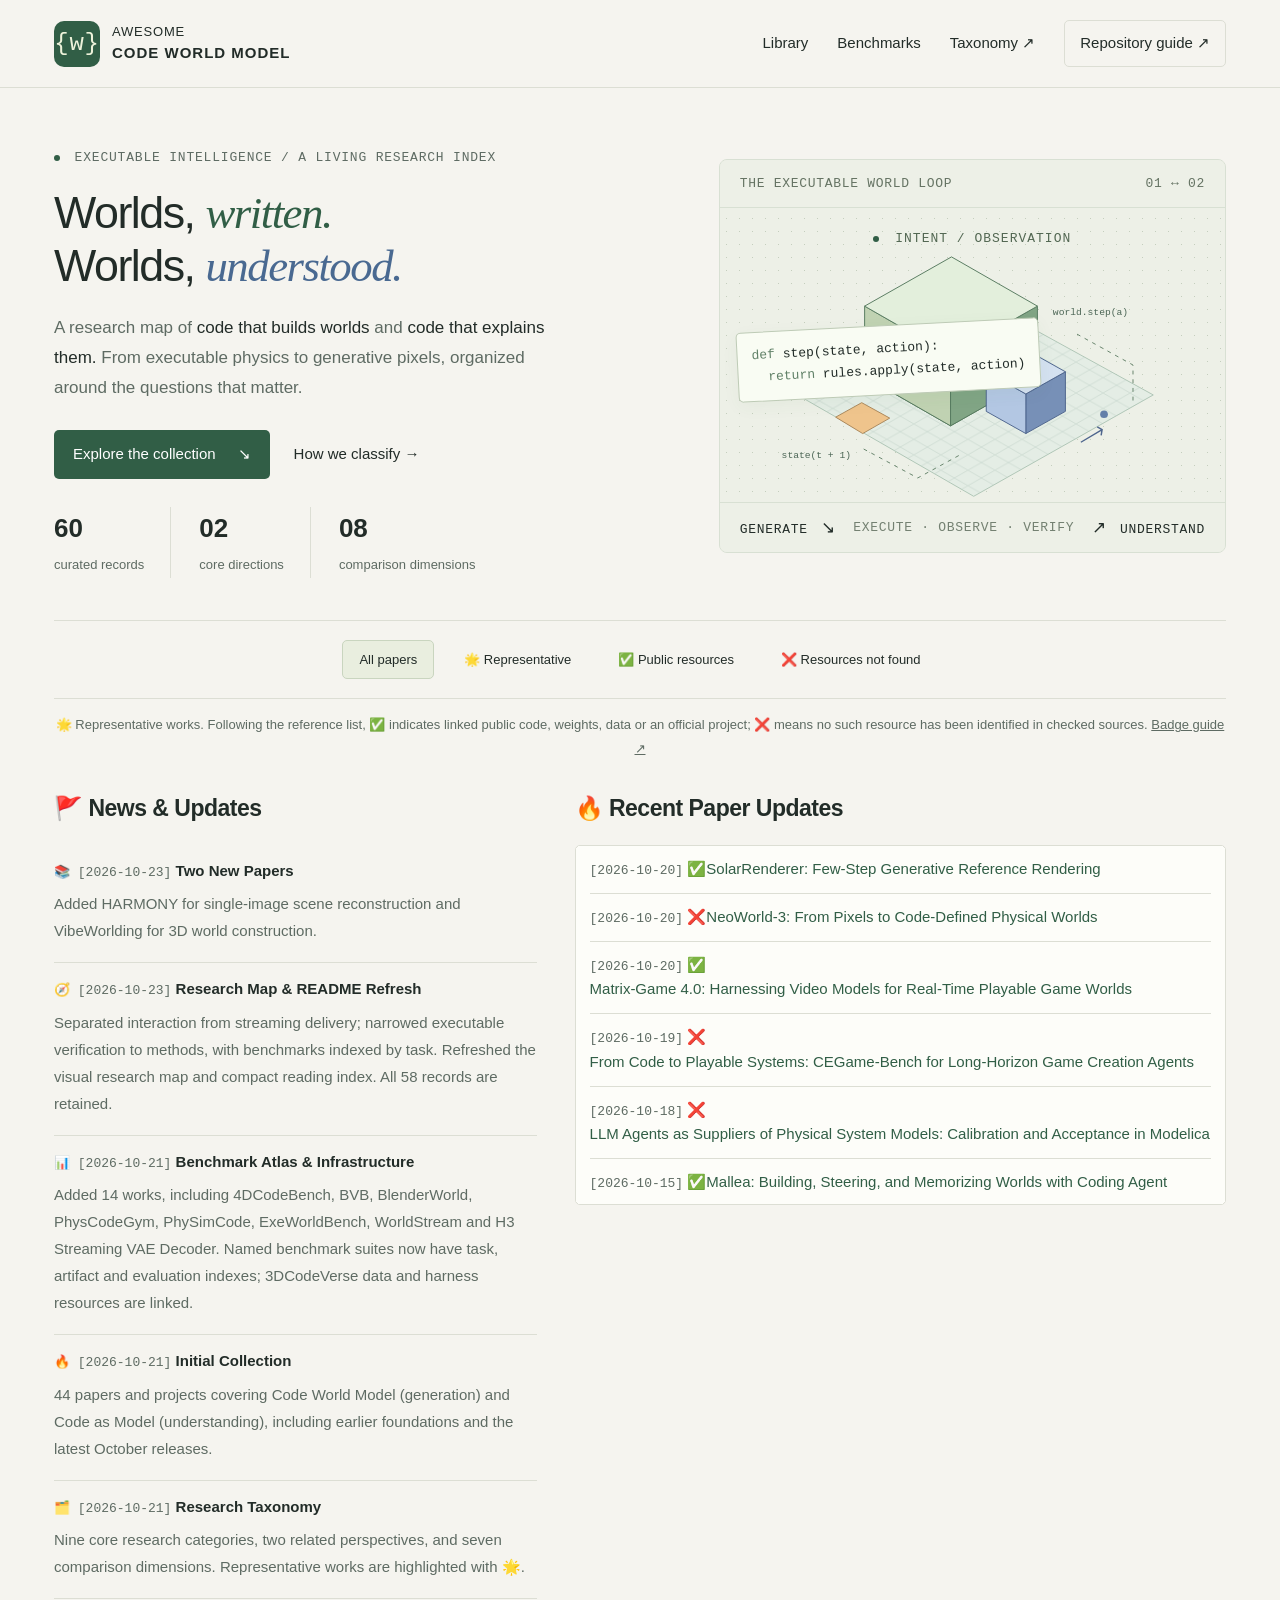
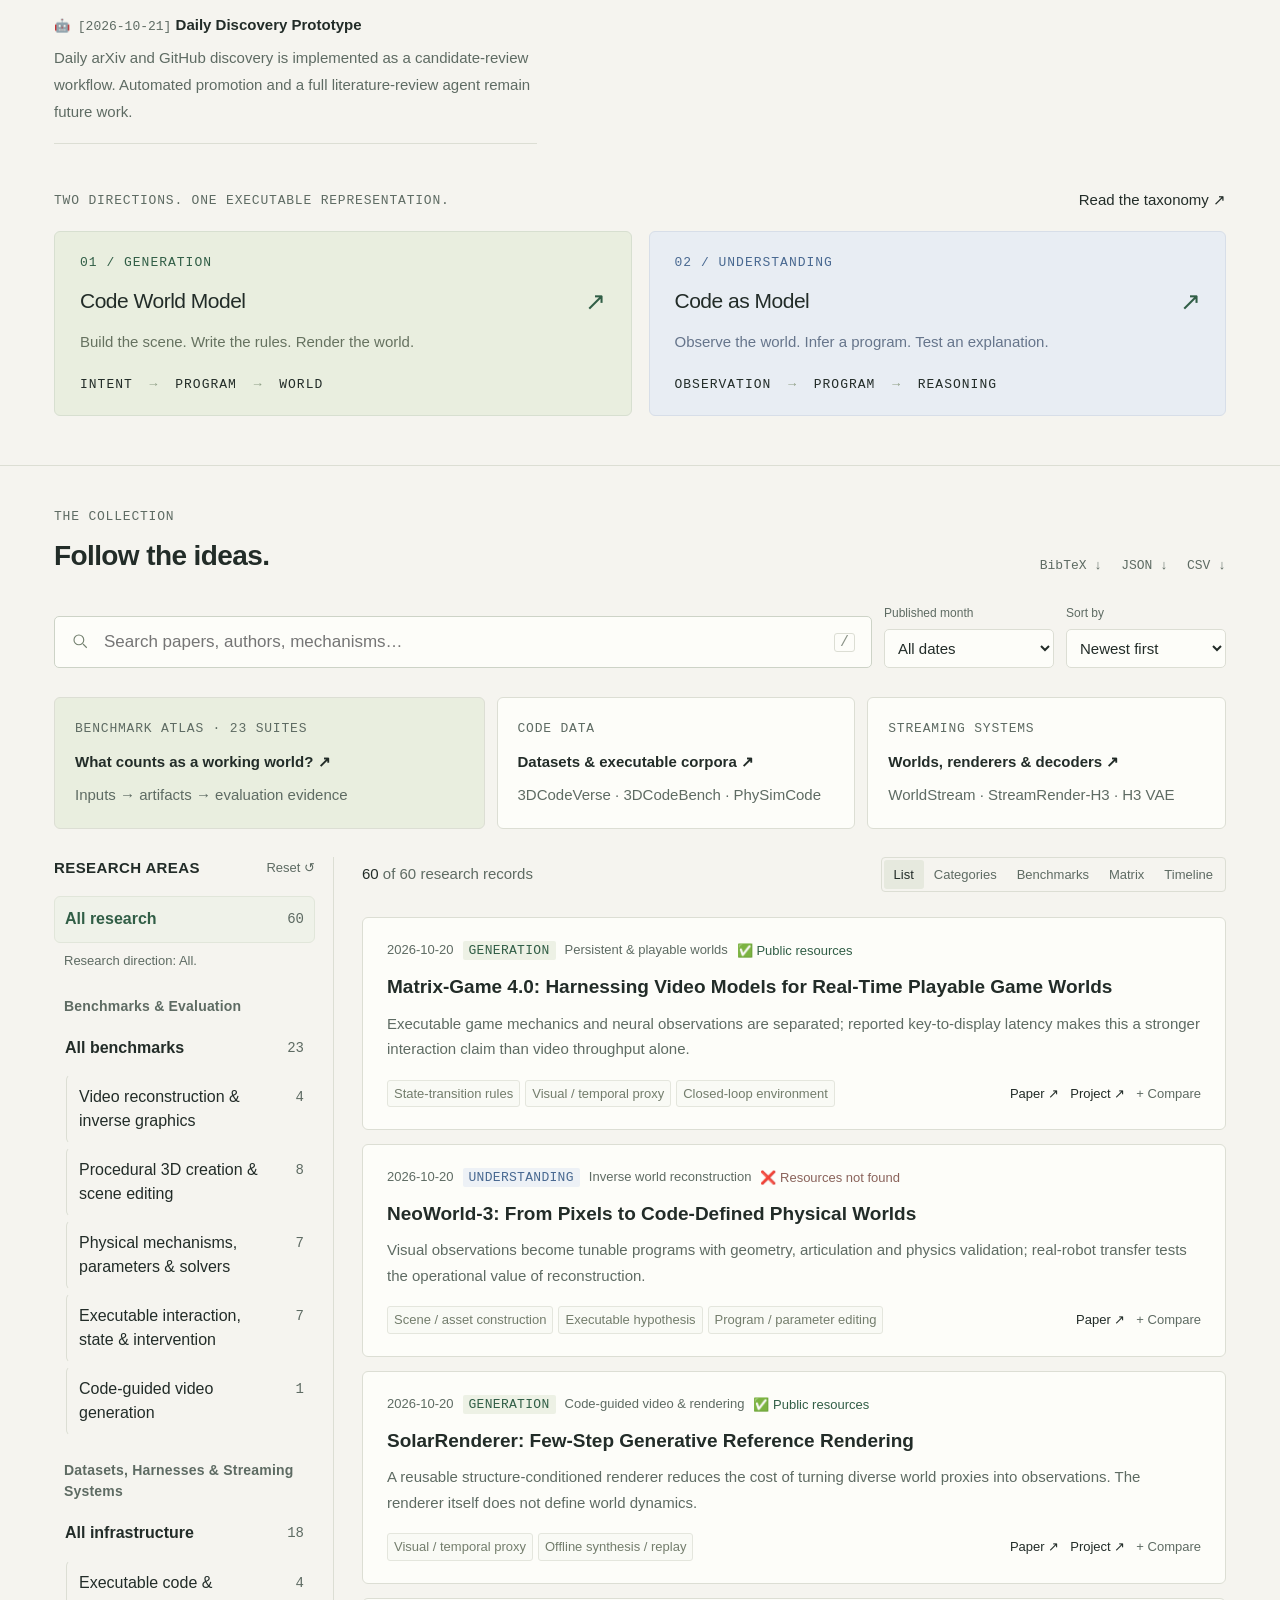
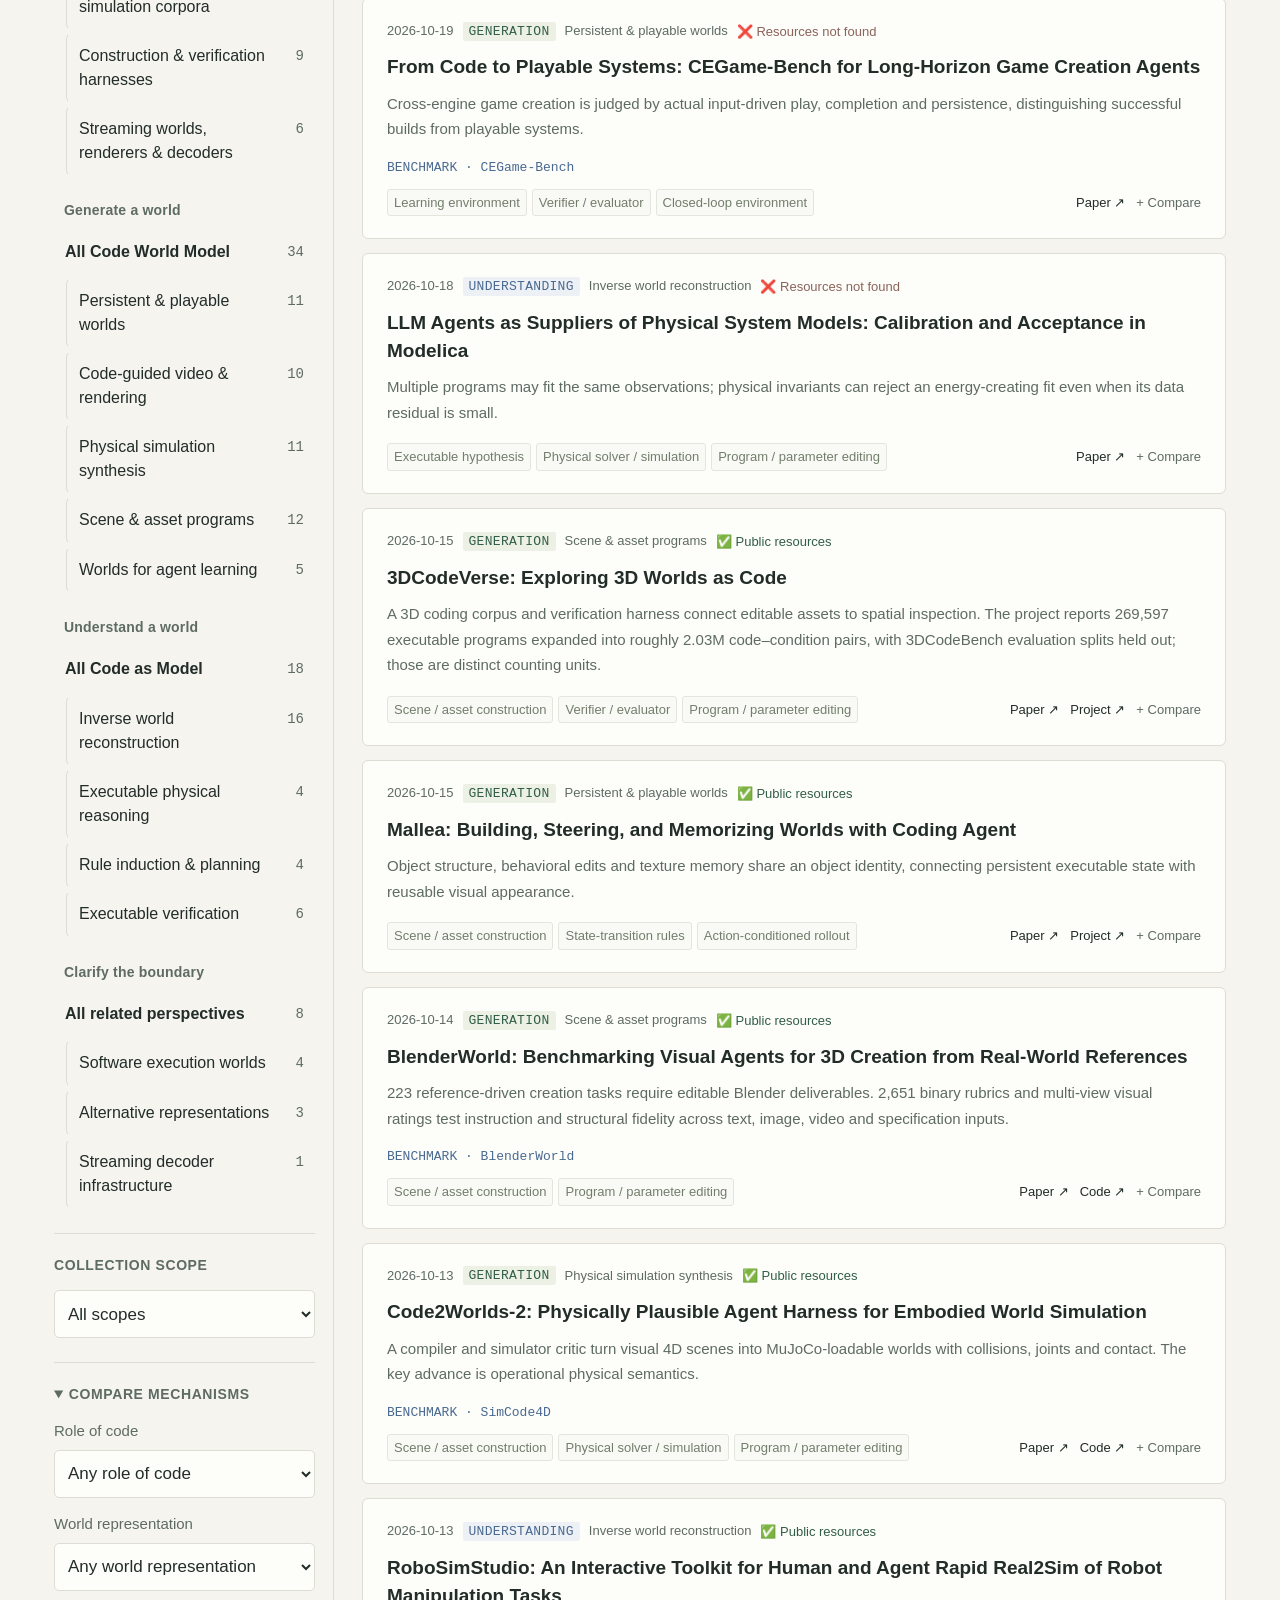
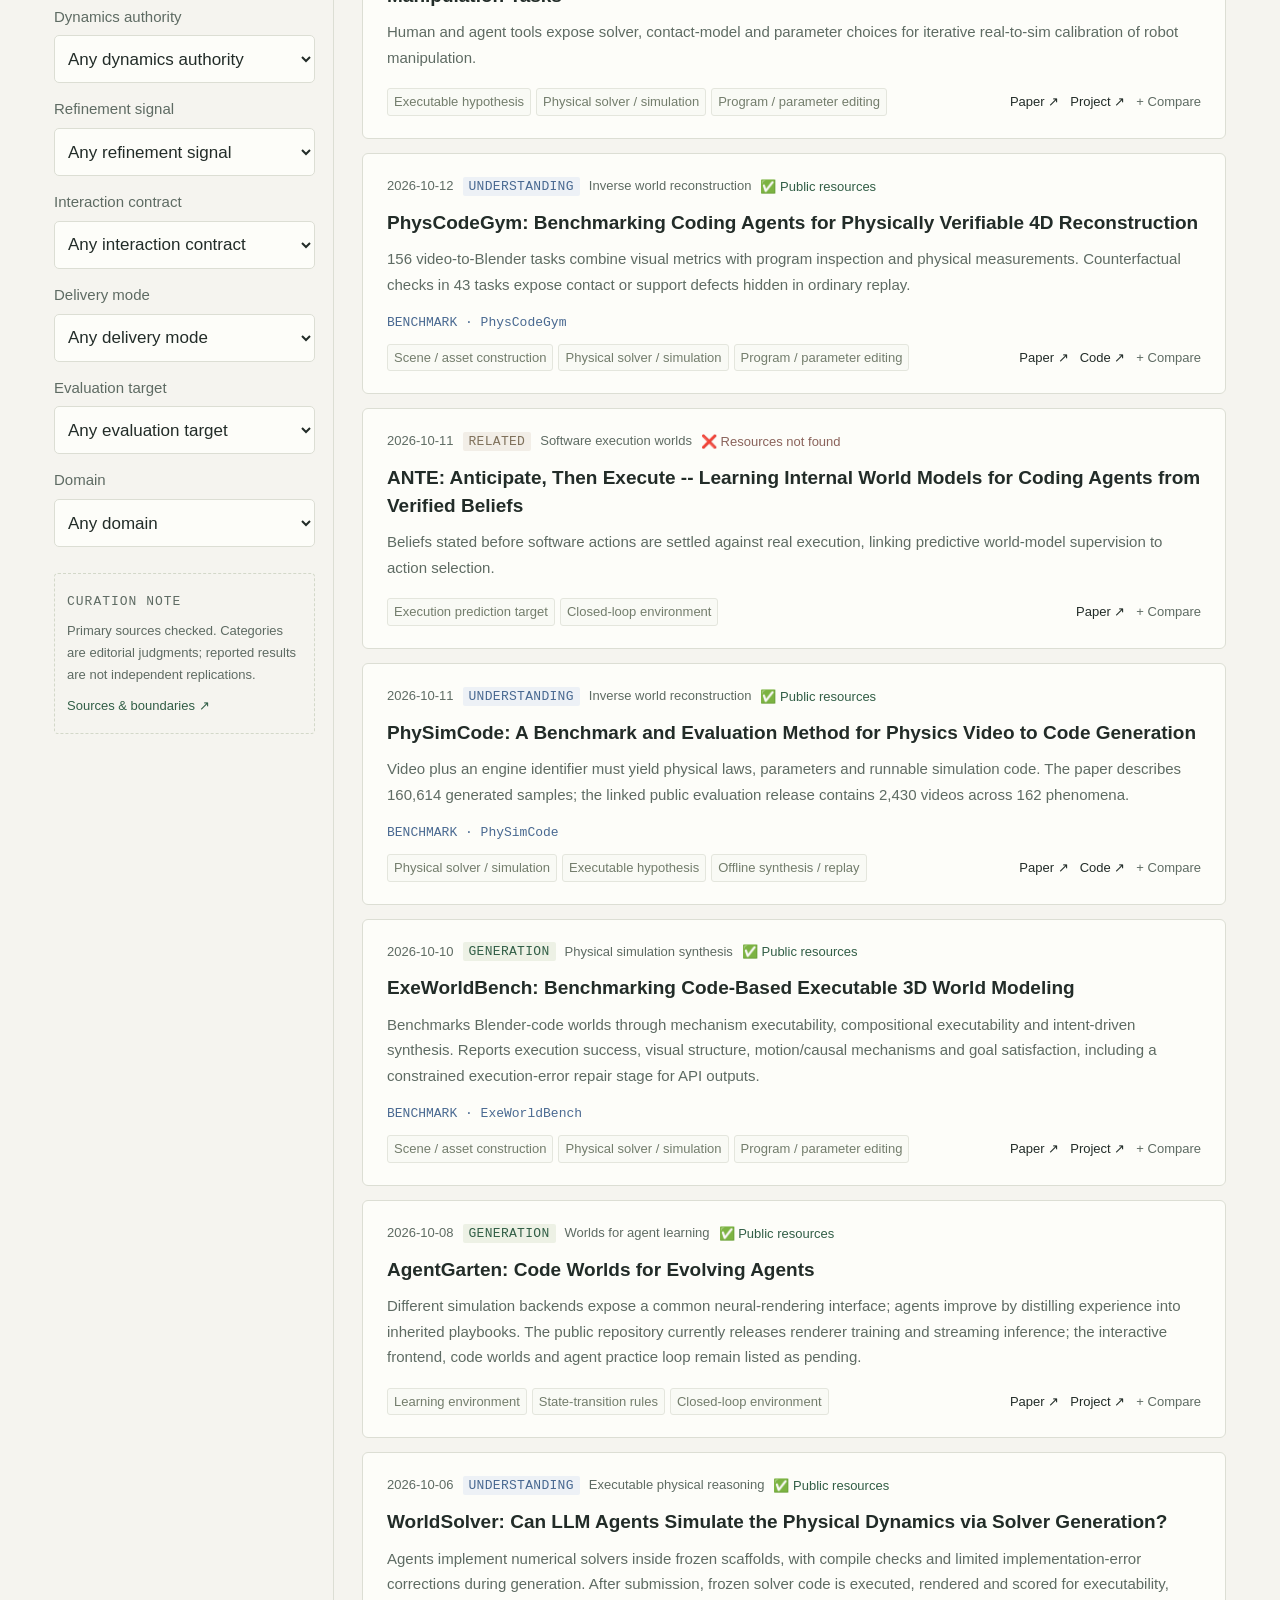
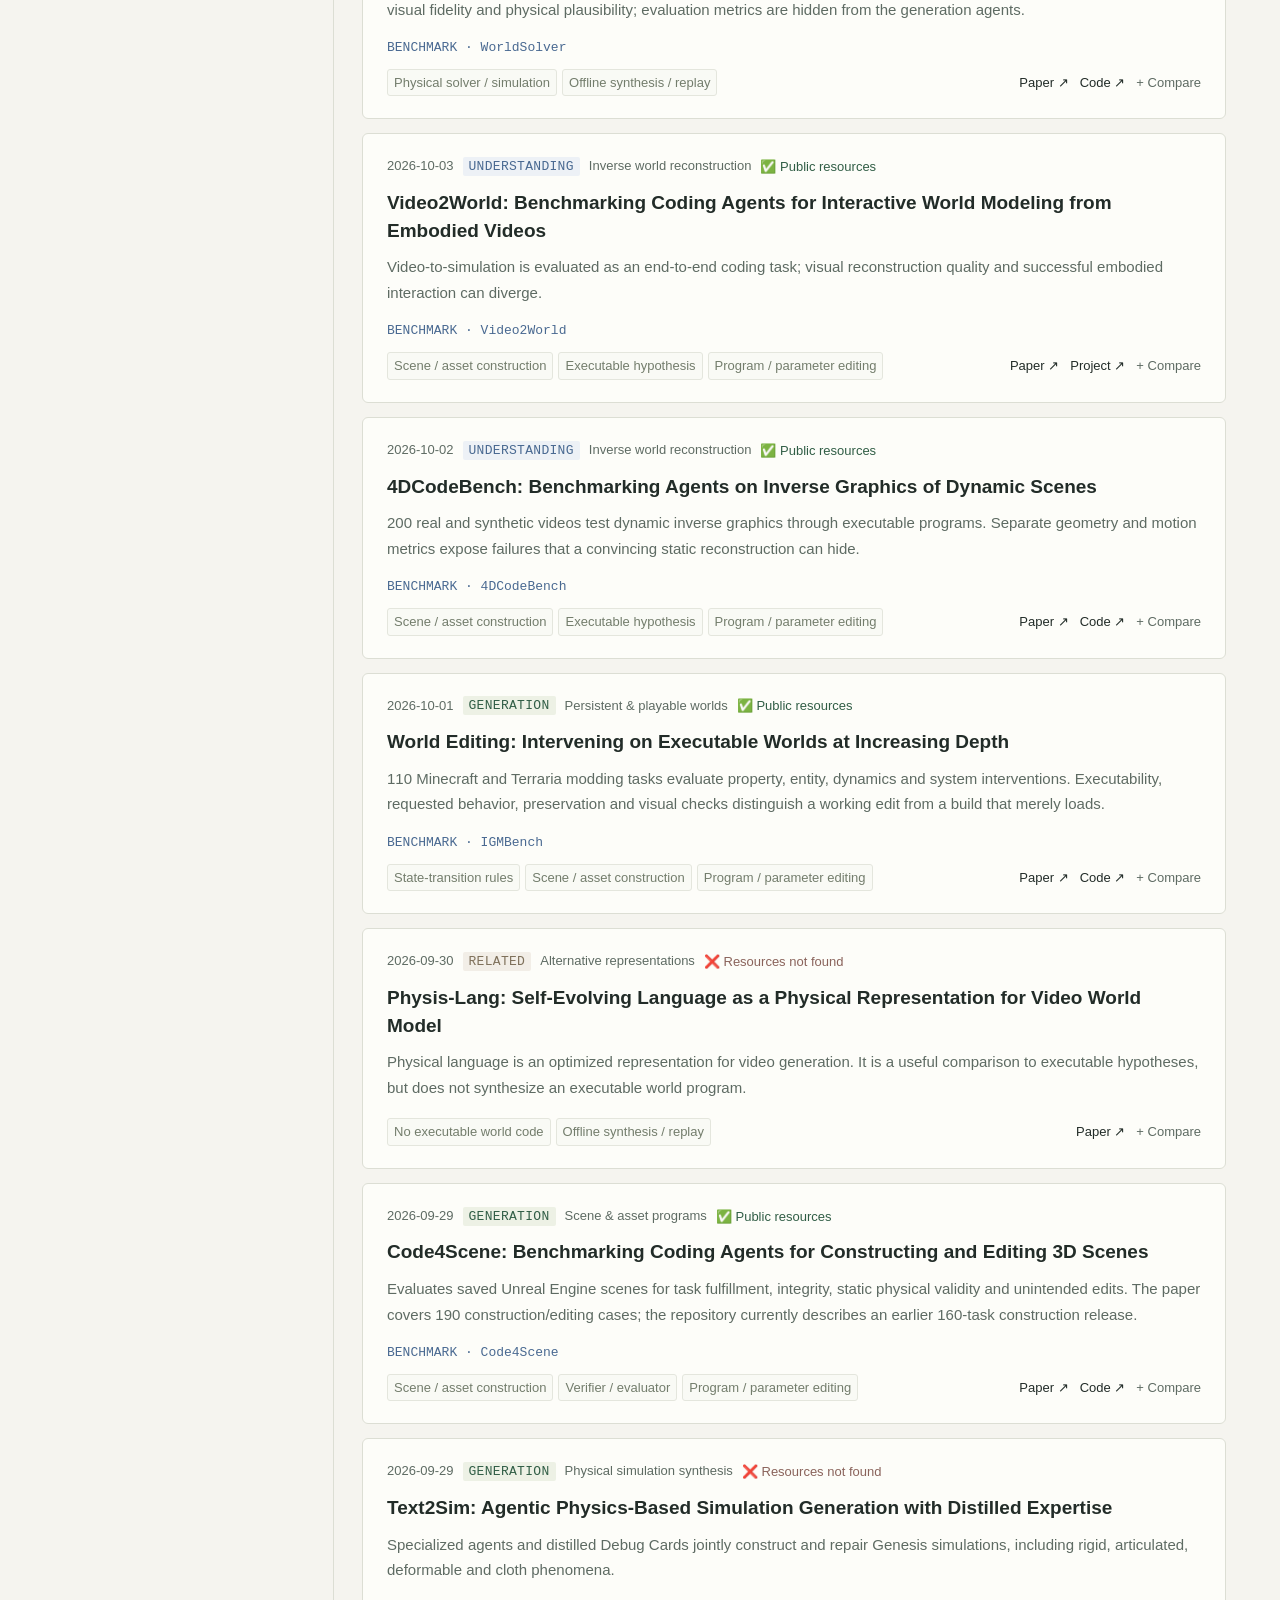
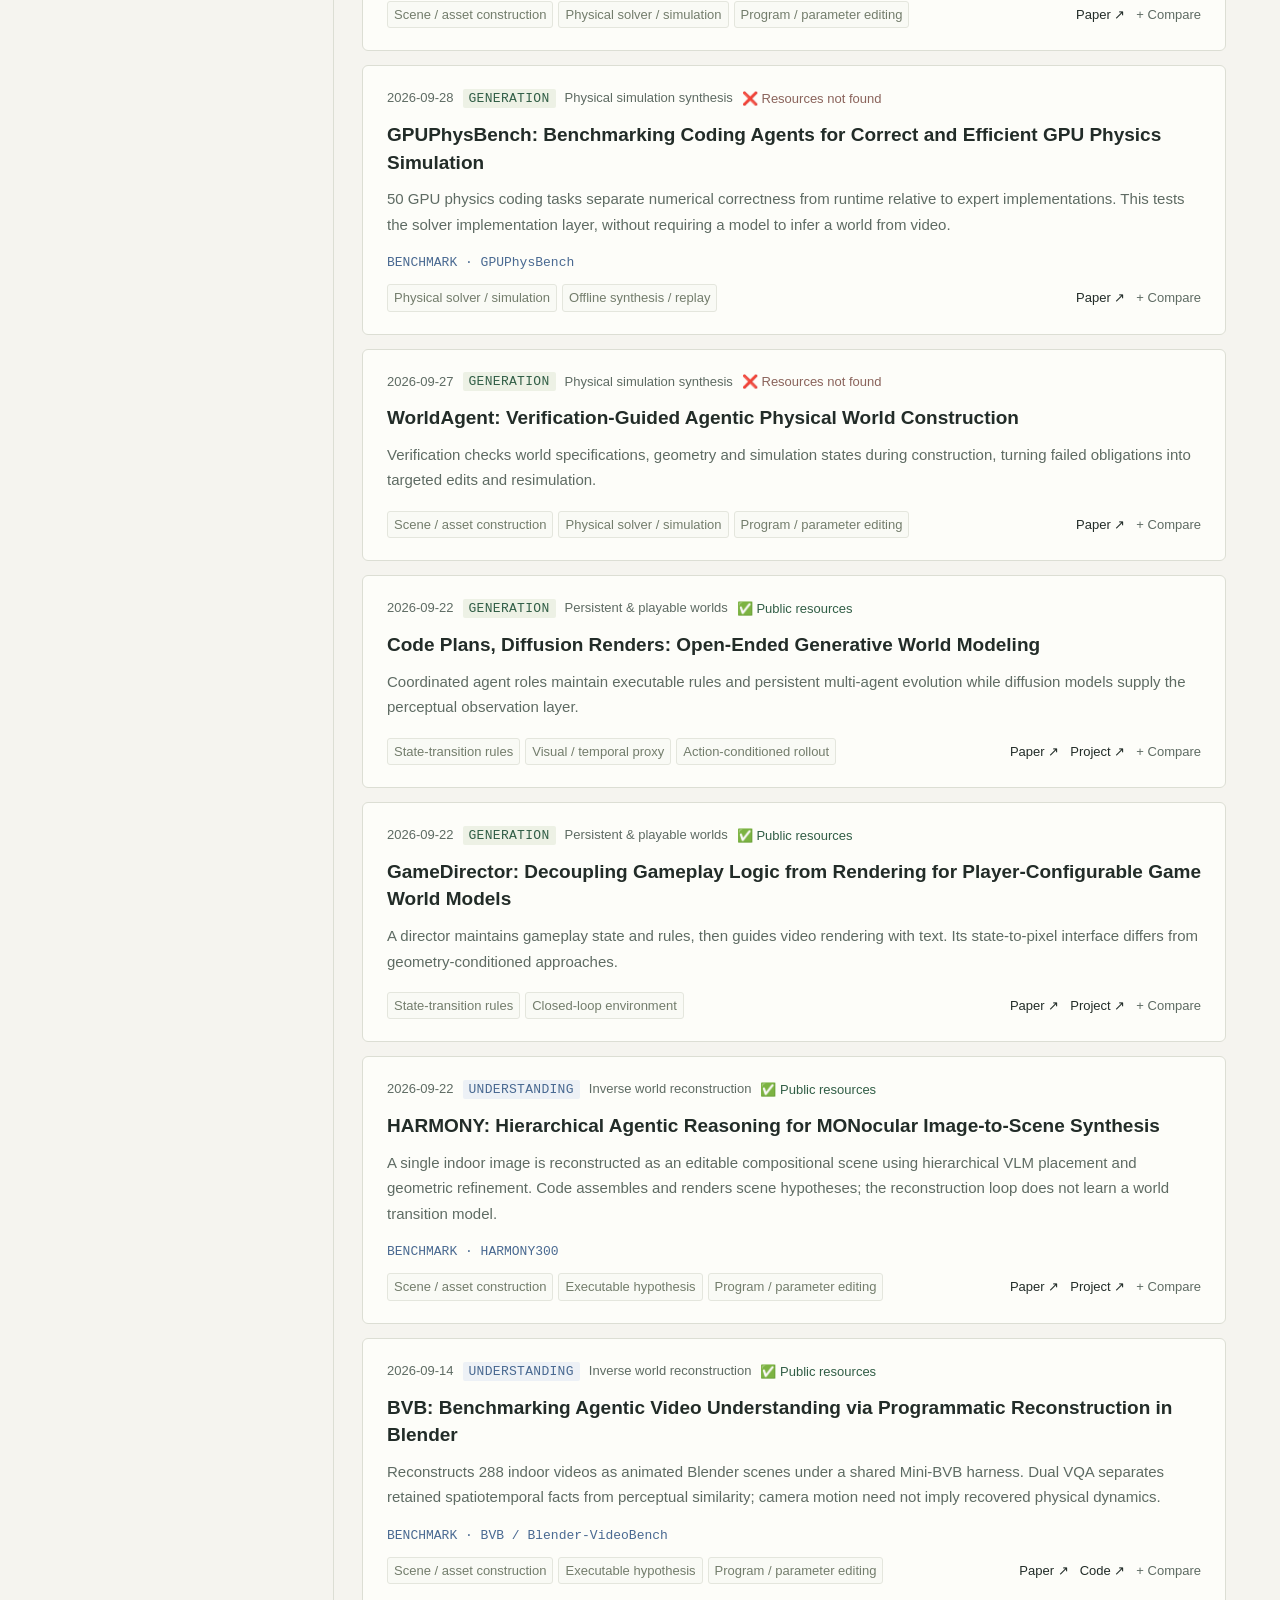
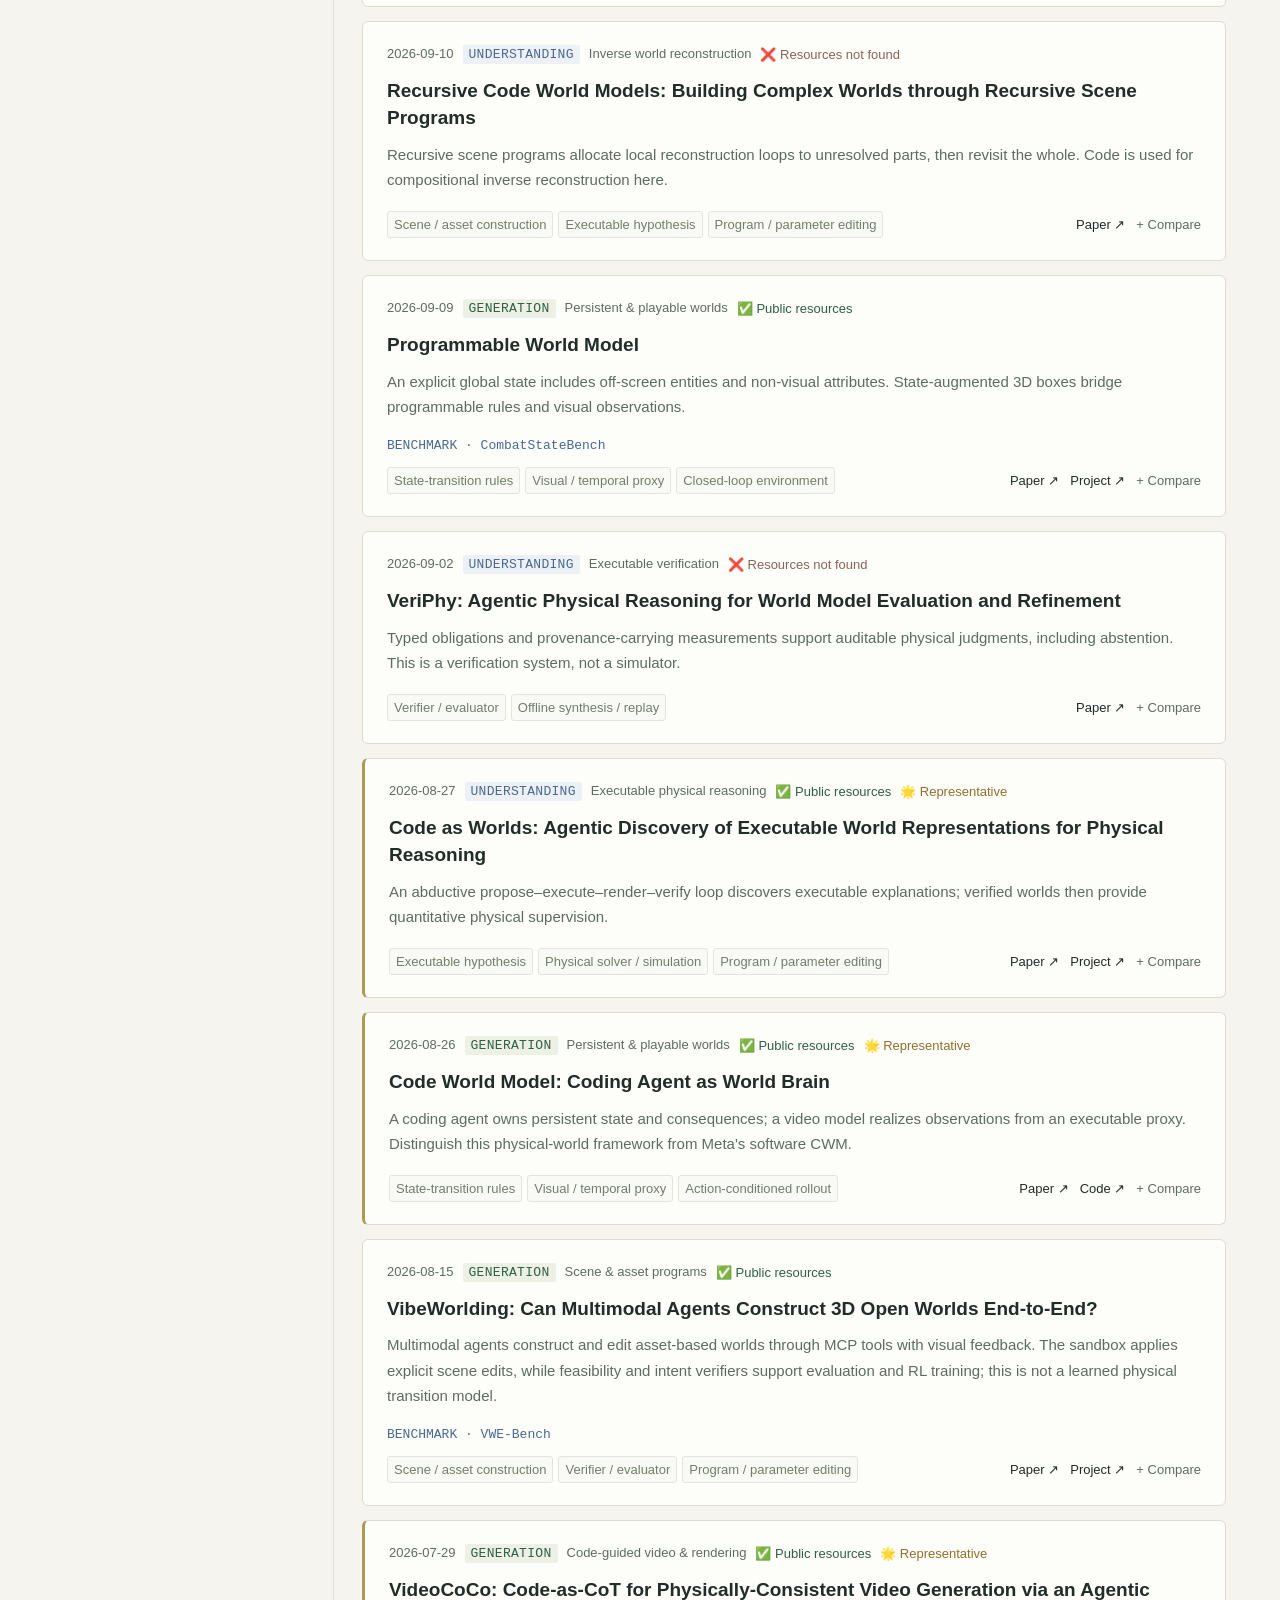
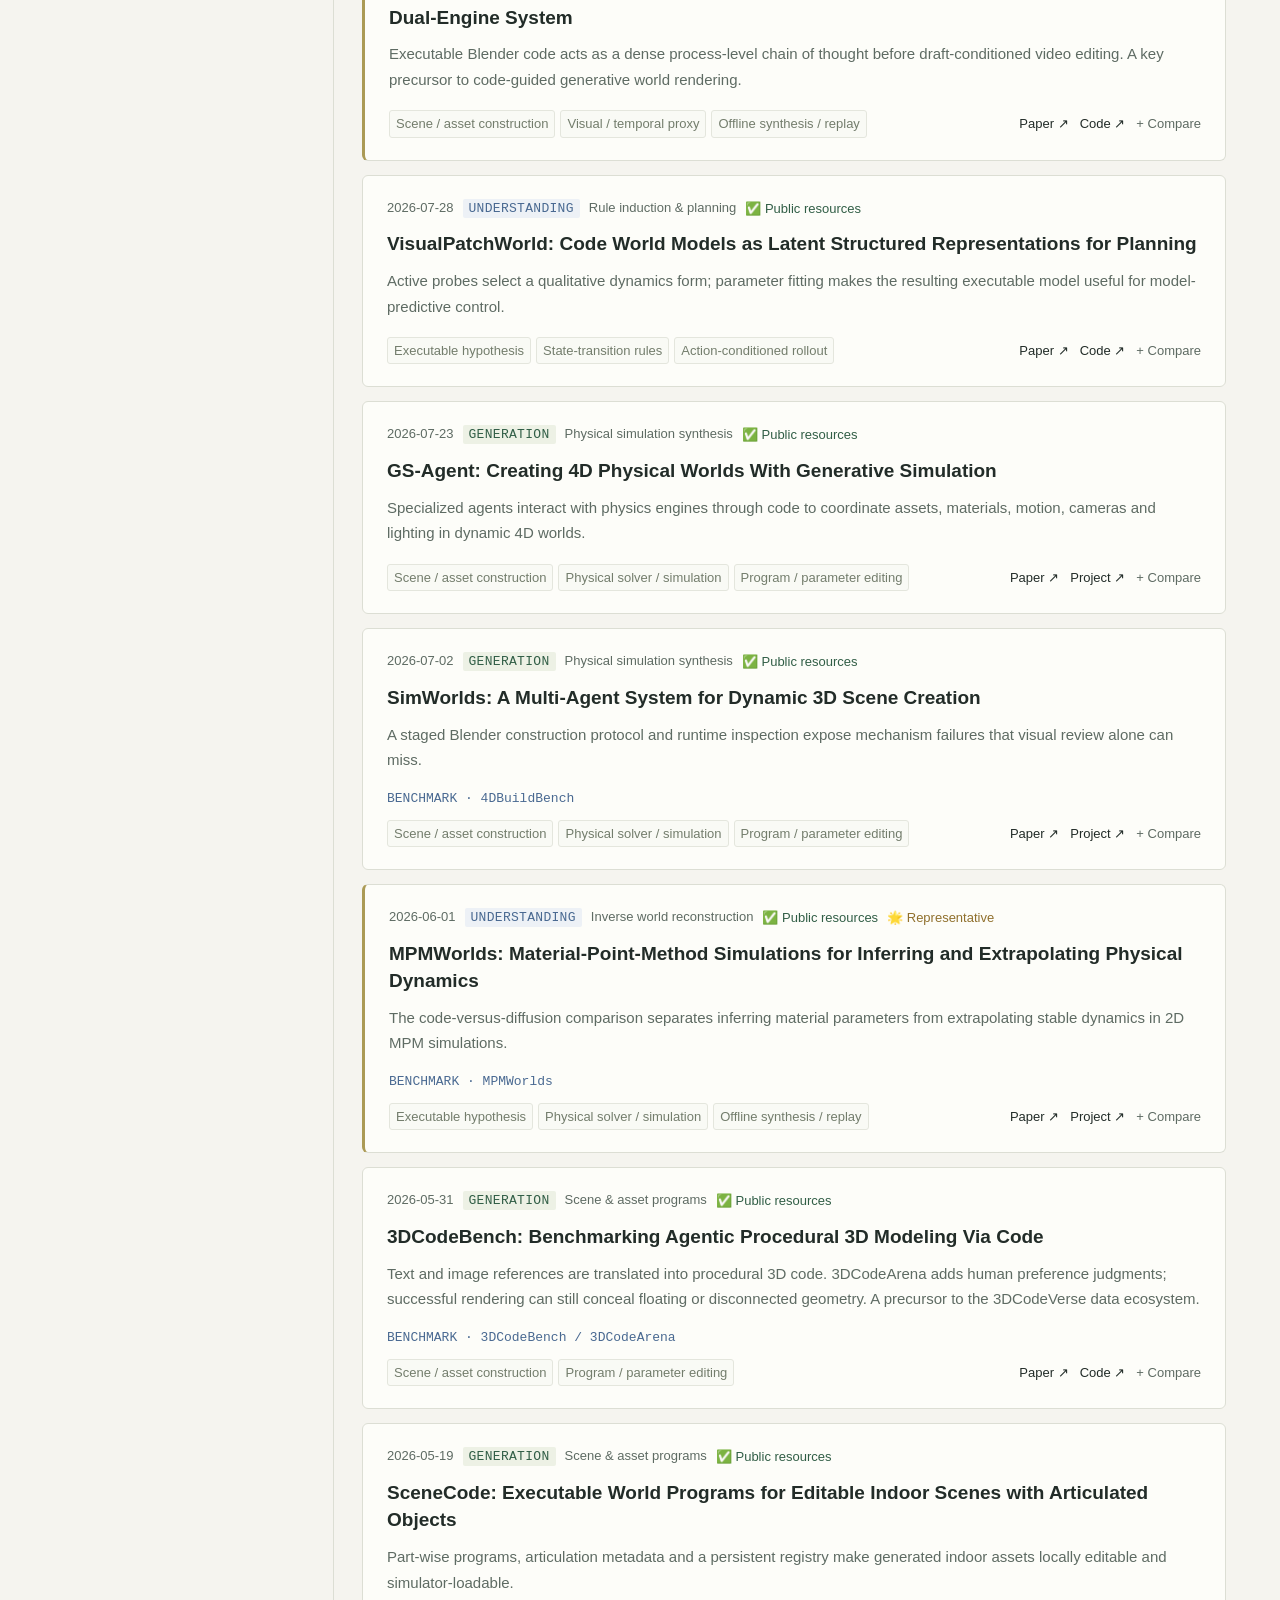
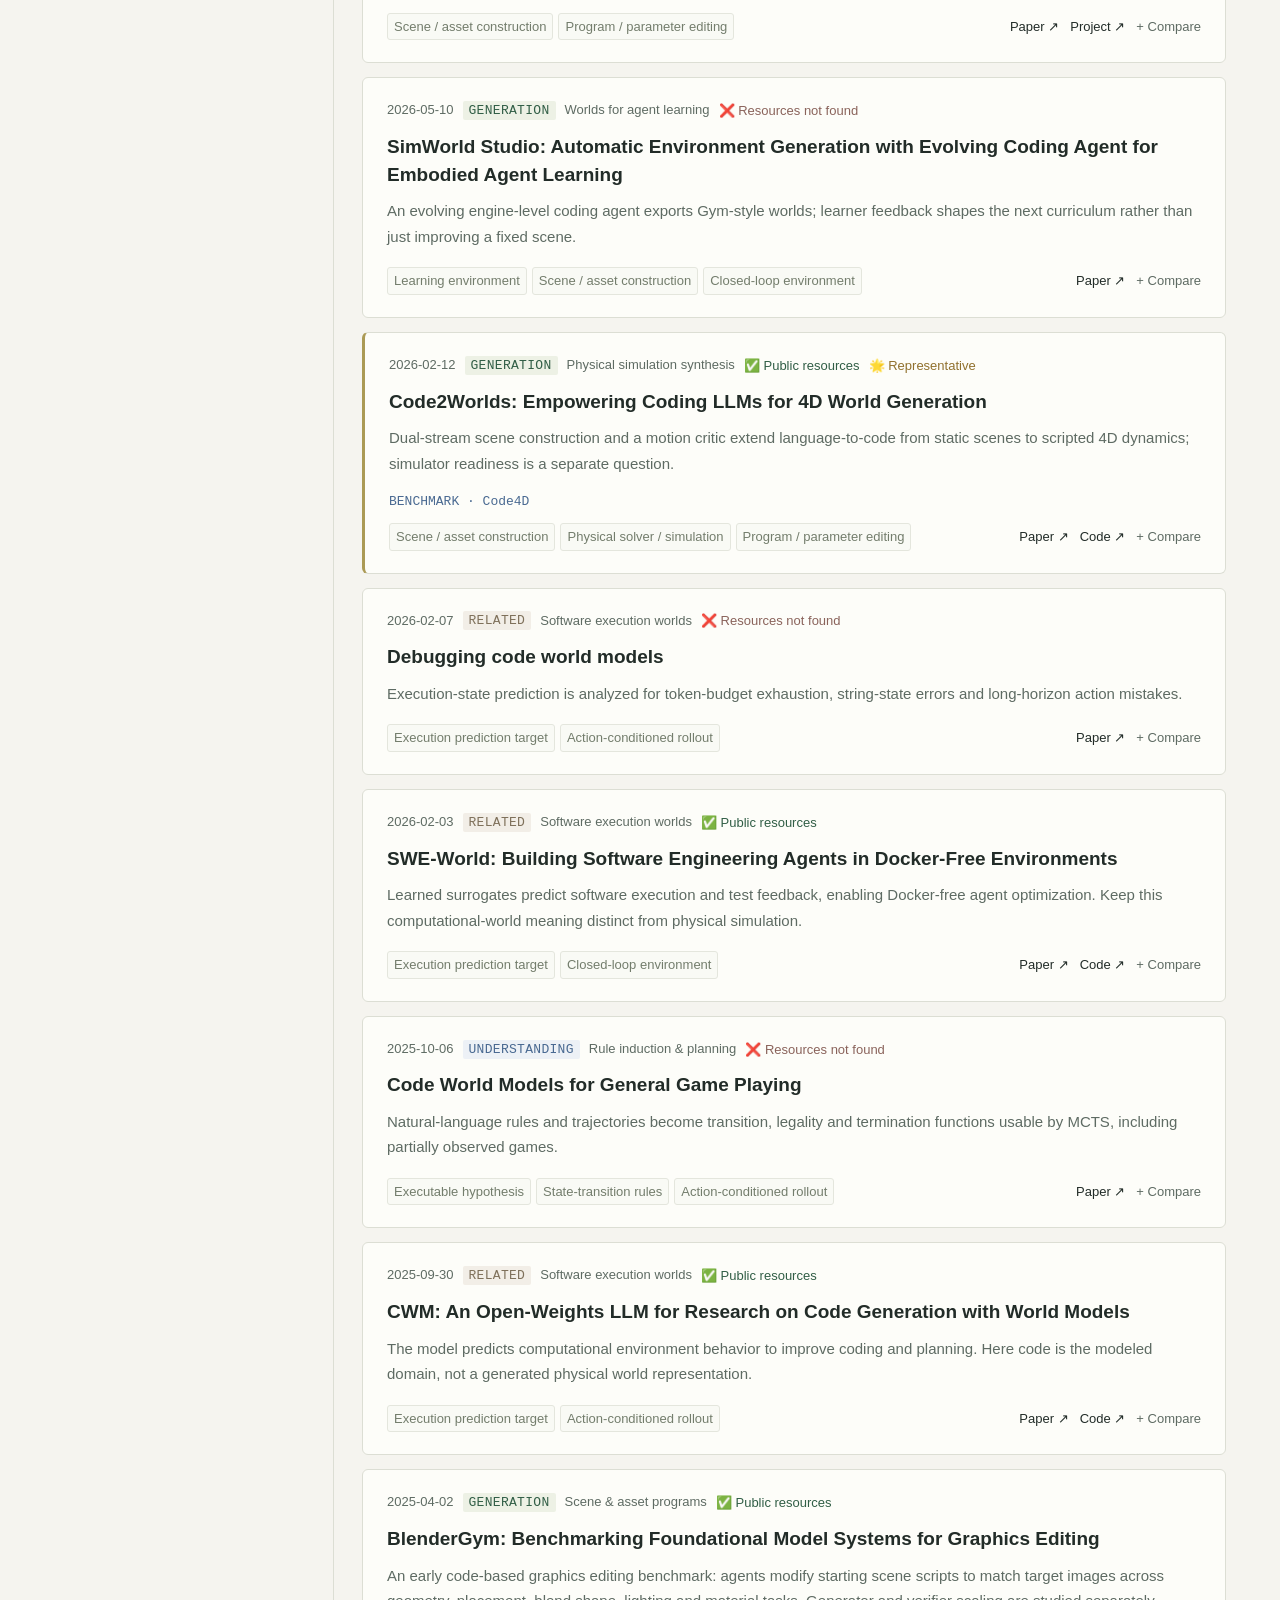
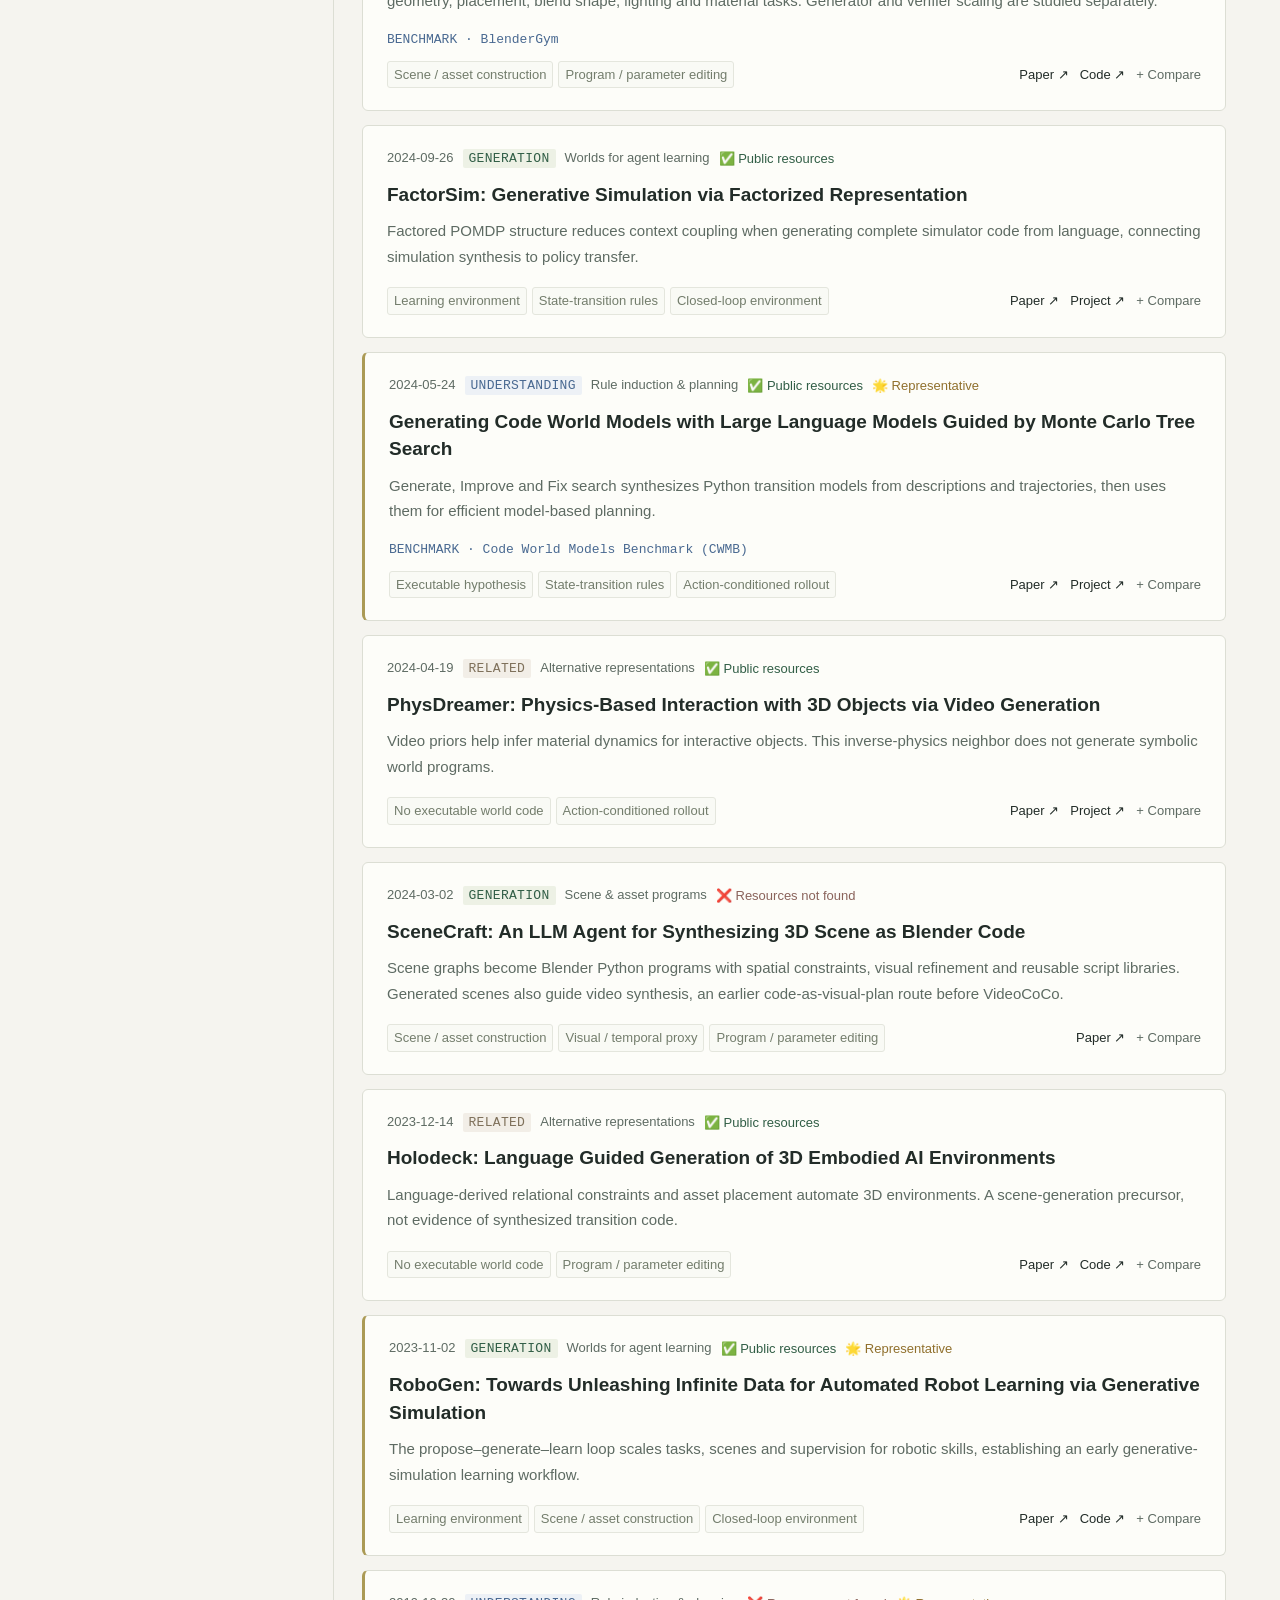
==== commit 08d24e42: "优化网页字体、分类导航和月份筛选布局" ====
--- a/site/index.html
+++ b/site/index.html
@@ -62,7 +62,7 @@
     </section>
     <section class="library wrap" id="library" aria-labelledby="library-title">
       <div class="library-heading"><div><p class="eyebrow">THE COLLECTION</p><h2 id="library-title">Follow the ideas.</h2></div><div class="library-tools"><a href="papers.bib" download>BibTeX ↓</a><a href="papers.json" download>JSON ↓</a><a href="papers.csv" download>CSV ↓</a></div></div>
-      <div class="search-row"><label class="search-box"><span aria-hidden="true"><svg width="18" height="18" viewBox="0 0 24 24" fill="none" stroke="currentColor" stroke-width="1.5"><circle cx="10.5" cy="10.5" r="6.5"/><path d="m16 16 5 5"/></svg></span><span class="sr-only">Search papers, authors or ideas</span><input id="search" type="search" placeholder="Search papers, authors, mechanisms…" autocomplete="off"><kbd>/</kbd></label><label class="sort-label"><span class="sr-only">Sort papers</span><select id="sort"><option value="newest">Newest first</option><option value="oldest">Oldest first</option><option value="title">Title A–Z</option></select></label></div>
+      <div class="search-row"><label class="search-box"><span aria-hidden="true"><svg width="18" height="18" viewBox="0 0 24 24" fill="none" stroke="currentColor" stroke-width="1.5"><circle cx="10.5" cy="10.5" r="6.5"/><path d="m16 16 5 5"/></svg></span><span class="sr-only">Search papers, authors or ideas</span><input id="search" type="search" placeholder="Search papers, authors, mechanisms…" autocomplete="off"><kbd>/</kbd></label><label class="quick-filter"><span>Published month</span><select id="month" aria-label="Filter by published month"><option value="all">All dates</option></select></label><label class="sort-label"><span>Sort by</span><select id="sort"><option value="newest">Newest first</option><option value="oldest">Oldest first</option><option value="title">Title A–Z</option></select></label></div>
       <div id="benchmark-entry" class="collection-entry" aria-label="Specialized research indexes">
         <button data-collection="benchmarks"><span class="eyebrow">BENCHMARK ATLAS · <span id="benchmark-total"></span> SUITES</span><strong>What counts as a working world? ↗</strong><span>Inputs → artifacts → evaluation evidence</span></button>
         <button data-collection="d_corpora"><span class="eyebrow">CODE DATA</span><strong>Datasets & executable corpora ↗</strong><span>3DCodeVerse · 3DCodeBench · PhySimCode</span></button>
@@ -72,9 +72,11 @@
       <div class="library-layout">
         <aside id="research-filters" class="filters" aria-label="Research filters">
           <div class="filter-heading"><h3>RESEARCH AREAS</h3><button id="clear" class="reset">Reset ↺</button></div>
+          <button id="all-research" class="category-button category-global" data-category="all" aria-pressed="true" aria-describedby="category-status"><span>All research</span><span id="research-total"></span></button>
+          <p id="category-status" class="category-status" aria-live="polite"></p>
           <div id="collection-filters"></div>
           <div id="categories"></div>
-          <div class="facet-group"><h3>COLLECTION SCOPE</h3><label><span class="sr-only">Collection scope</span><select id="scope"><option value="all">All scopes</option><option value="core">Core collection</option><option value="foundation">Earlier foundations</option><option value="adjacent">Related / enabling</option></select></label><label class="facet-label">Published month<select id="month"><option value="all">All dates</option></select></label></div>
+          <div class="facet-group"><h3>COLLECTION SCOPE</h3><label><span class="sr-only">Collection scope</span><select id="scope"><option value="all">All scopes</option><option value="core">Core collection</option><option value="foundation">Earlier foundations</option><option value="adjacent">Related / enabling</option></select></label></div>
           <details class="facet-group" open><summary>COMPARE MECHANISMS</summary><div id="dimension-filters"></div></details>
           <div class="sidebar-note"><span>CURATION NOTE</span><p>Primary sources checked. Categories are editorial judgments; reported results are not independent replications.</p><a href="research.html">Sources & boundaries ↗</a></div>
         </aside>
--- a/site/style.css
+++ b/site/style.css
@@ -1,7 +1,7 @@
 :root {
   --paper:#f5f4ef;
   --ink:#222c28;
-  --muted:#69736d;
+  --muted:#5e6b63;
   --line:#dcded4;
   --green:#315e46;
   --light-green:#e9eedf;
@@ -9,7 +9,10 @@
   --light-blue:#e8edf3;
   --white:#fdfdf9;
   --mono:ui-monospace,SFMono-Regular,Consolas,monospace;
-  --sans:Inter,"Helvetica Neue",Arial,sans-serif
+  --sans:"Segoe UI","Helvetica Neue",Arial,sans-serif;
+  --text-xs:13px;
+  --text-sm:15px;
+  --text-base:17px
 }
 * {
   box-sizing:border-box
@@ -23,8 +26,8 @@
   background:var(--paper);
   color:var(--ink);
   font-family:var(--sans);
-  font-size:14px;
-  line-height:1.55
+  font-size:var(--text-base);
+  line-height:1.65
 }
 a {
   color:inherit;
@@ -70,7 +73,7 @@
   padding-right:54px
 }
 .header {
-  height:100px;
+  height:88px;
   display:flex;
   justify-content:space-between;
   align-items:center;
@@ -80,12 +83,12 @@
   display:flex;
   align-items:center;
   gap:12px;
-  font-size:10px;
-  letter-spacing:1.2px;
+  font-size:var(--text-xs);
+  letter-spacing:.8px;
   line-height:1.45
 }
 .brand strong {
-  font-size:11px;
+  font-size:var(--text-sm);
   letter-spacing:1px
 }
 .brand-mark {
@@ -102,7 +105,7 @@
   display:flex;
   align-items:center;
   gap:29px;
-  font-size:12px
+  font-size:var(--text-sm)
 }
 .source-link {
   border:1px solid var(--line);
@@ -112,14 +115,14 @@
 .hero {
   display:grid;
   grid-template-columns:1.2fr 1fr;
-  gap:72px;
-  padding-top:66px;
-  padding-bottom:54px;
+  gap:56px;
+  padding-top:46px;
+  padding-bottom:42px;
   align-items:center
 }
 .eyebrow {
-  font:10px var(--mono);
-  letter-spacing:1.4px;
+  font:var(--text-xs) var(--mono);
+  letter-spacing:.8px;
   color:var(--muted);
   line-height:1.7
 }
@@ -132,11 +135,11 @@
   margin-right:6px
 }
 .hero h1 {
-  font-size:clamp(36px,4.2vw,62px);
-  line-height:1.1;
-  letter-spacing:-3px;
-  font-weight:520;
-  margin:26px 0 23px
+  font-size:clamp(36px,3.5vw,50px);
+  line-height:1.16;
+  letter-spacing:-1.5px;
+  font-weight:500;
+  margin:18px 0 20px
 }
 .hero h1 em {
   font-family:Georgia,"Times New Roman",serif;
@@ -147,9 +150,9 @@
   color:var(--blue)
 }
 .hero-description {
-  font-size:14px;
-  line-height:1.85;
-  max-width:470px;
+  font-size:var(--text-base);
+  line-height:1.75;
+  max-width:520px;
   color:var(--muted)
 }
 .hero-description strong {
@@ -169,7 +172,7 @@
   gap:22px;
   padding:12px 19px;
   border-radius:5px;
-  font-size:12px;
+  font-size:var(--text-sm);
   font-weight:500
 }
 .button.primary {
@@ -180,13 +183,13 @@
   background:#254c37
 }
 .text-link {
-  font-size:12px;
+  font-size:var(--text-sm);
   text-decoration:none
 }
 .hero-stats {
   display:flex;
   gap:28px;
-  margin-top:35px
+  margin-top:28px
 }
 .stat {
   padding-right:26px;
@@ -196,13 +199,14 @@
   border:0
 }
 .stat strong {
-  font-family:var(--mono);
-  font-size:21px;
-  font-weight:400;
+  font-family:var(--sans);
+  font-size:26px;
+  font-weight:600;
+  font-variant-numeric:tabular-nums;
   display:block
 }
 .stat span {
-  font-size:10px;
+  font-size:var(--text-xs);
   color:var(--muted)
 }
 .world-diagram {
@@ -219,7 +223,7 @@
   display:flex;
   justify-content:space-between;
   align-items:center;
-  font:9px var(--mono);
+  font:var(--text-xs) var(--mono);
   letter-spacing:.7px;
   padding:16px 20px;
   background:#edf0e7;
@@ -231,7 +235,7 @@
   color:#657363
 }
 .diagram-intent {
-  font:9px var(--mono);
+  font:var(--text-xs) var(--mono);
   text-align:center;
   margin:23px 0 0;
   color:#526752;
@@ -260,7 +264,7 @@
   box-shadow:0 5px 18px #4560400c;
   border-radius:5px;
   padding:12px 14px;
-  font:10px/1.7 var(--mono);
+  font:var(--text-xs)/1.7 var(--mono);
   transform:rotate(-3deg)
 }
 .code-strip span {
@@ -270,7 +274,7 @@
   padding-top:14px;
   padding-bottom:14px;
   border-top:1px solid #d8e0d3;
-  font-size:8px
+  font-size:var(--text-xs)
 }
 .diagram-footer b {
   font-size:17px;
@@ -278,7 +282,7 @@
   font-weight:400
 }
 .loop-label {
-  font-size:7px;
+  font-size:var(--text-xs);
   color:#738071
 }
 .section-heading {
@@ -316,7 +320,7 @@
 }
 .track-number {
   display:block;
-  font:9px var(--mono);
+  font:var(--text-xs) var(--mono);
   letter-spacing:1px;
   color:var(--green);
   margin-bottom:11px
@@ -339,7 +343,7 @@
 }
 .track-description {
   display:block;
-  font-size:12px;
+  font-size:var(--text-sm);
   margin-top:8px;
   color:#667260
 }
@@ -348,7 +352,7 @@
 }
 .flow {
   display:block;
-  font:9px var(--mono);
+  font:var(--text-xs) var(--mono);
   letter-spacing:1px;
   margin-top:22px
 }
@@ -371,20 +375,21 @@
   margin:0 0 5px
 }
 h2 {
-  font-size:31px;
-  letter-spacing:-1px;
-  font-weight:500;
+  font-size:28px;
+  letter-spacing:-.6px;
+  font-weight:600;
   margin:0
 }
 .library-tools {
   display:flex;
   gap:19px;
-  font:10px var(--mono);
+  font:var(--text-xs) var(--mono);
   color:var(--muted);
   padding-bottom:6px
 }
 .search-row {
   display:flex;
+  align-items:end;
   gap:12px;
   margin-bottom:29px
 }
@@ -398,7 +403,7 @@
   border-radius:5px;
   padding:0 16px;
   min-width:0;
-  height:49px
+  height:52px
 }
 .search-box>span:first-child {
   font-size:24px;
@@ -409,7 +414,7 @@
   background:none;
   outline:none;
   width:100%;
-  font-size:12px;
+  font-size:var(--text-base);
   height:100%;
   color:var(--ink);
   min-width:0
@@ -422,27 +427,35 @@
 }
 .search-box kbd {
   color:#8b9387;
-  font:11px var(--mono);
+  font:var(--text-sm) var(--mono);
   border:1px solid var(--line);
   padding:0 5px;
   border-radius:3px
 }
+.quick-filter,.sort-label {
+  display:grid;
+  gap:5px;
+  flex:0 0 170px;
+  color:var(--muted);
+  font-size:12px
+}
+.quick-filter select,.sort-label select {
+  font-size:var(--text-sm);
+  width:100%
+}
 .sort-label {
-  display:flex
-}
-.sort-label select {
-  font-size:11px;
-  width:142px
+  flex-basis:160px
 }
 .library-layout {
   display:grid;
-  grid-template-columns:229px minmax(0,1fr);
-  gap:35px
+  grid-template-columns:280px minmax(0,1fr);
+  gap:28px
 }
 .results { min-width:0; }
 .filters {
   border-right:1px solid var(--line);
-  padding-right:25px
+  min-width:0;
+  padding-right:18px
 }
 .filter-heading {
   display:flex;
@@ -450,48 +463,91 @@
   justify-content:space-between
 }
 .filters h3,.facet-group summary {
-  font:9px var(--mono);
-  letter-spacing:1px;
-  font-weight:500;
+  font:600 14px/1.5 var(--sans);
+  letter-spacing:.6px;
   margin:0 0 14px;
   color:var(--muted)
 }
 .reset {
-  font-size:10px;
+  font-size:var(--text-xs);
   color:var(--muted);
   padding:0;
   margin-bottom:14px
 }
+.filter-heading h3 {
+  font-size:15px;
+  color:var(--ink);
+  letter-spacing:.4px
+}
 .category-button {
   width:100%;
+  min-height:44px;
   text-align:left;
-  display:flex;
-  justify-content:space-between;
-  gap:5px;
-  font-size:11px;
-  padding:8px 9px;
-  border-radius:4px;
-  line-height:1.4;
-  margin:2px 0
+  display:grid;
+  grid-template-columns:minmax(0,1fr) auto;
+  align-items:start;
+  gap:10px;
+  font-size:16px;
+  font-weight:400;
+  padding:10px;
+  border:1px solid transparent;
+  border-radius:6px;
+  line-height:1.5;
+  margin:3px 0;
+  transition:background-color .15s,border-color .15s;
+  overflow-wrap:anywhere
 }
 .category-button>span:last-child {
-  font:9px var(--mono);
-  color:#8b9385;
-  align-self:center
+  min-width:2ch;
+  font:14px/1.75 var(--mono);
+  font-variant-numeric:tabular-nums;
+  color:var(--muted);
+  text-align:right;
+  white-space:nowrap
 }
 .category-button:hover {
   background:#eceee6
 }
 .category-button.active {
   background:var(--light-green);
+  border-color:#c9d5c4;
   color:var(--green);
   font-weight:600
 }
+.category-button:focus-visible {
+  outline:2px solid var(--green);
+  outline-offset:2px
+}
+.category-global,.category-parent {
+  font-weight:600
+}
+.category-global.active {
+  background:#eff2e9;
+  border-color:#e1e6da
+}
+.category-button.active:hover {
+  background:#e1e9d8
+}
+.category-child {
+  width:calc(100% - 12px);
+  margin-left:12px;
+  padding-left:12px;
+  border-left-color:var(--line)
+}
+.category-group {
+  margin-top:24px
+}
+.category-status {
+  margin:8px 10px 0;
+  font-size:13px;
+  line-height:1.6;
+  color:var(--muted)
+}
 .category-track {
-  font:8px var(--mono);
-  letter-spacing:1px;
+  font:600 14px/1.5 var(--sans);
+  letter-spacing:.2px;
   color:var(--muted);
-  margin:18px 9px 7px
+  margin:0 10px 8px
 }
 .facet-group {
   border-top:1px solid var(--line);
@@ -500,11 +556,12 @@
 }
 .facet-group select {
   width:100%;
-  font-size:11px
+  font-size:var(--text-base);
+  min-height:48px
 }
 .facet-label {
   display:block;
-  font-size:10px;
+  font-size:var(--text-sm);
   color:var(--muted);
   margin-top:14px
 }
@@ -521,19 +578,19 @@
   padding:16px 12px;
   border:1px dashed #d3d8c9;
   border-radius:4px;
-  font-size:10px;
+  font-size:var(--text-xs);
   color:var(--muted);
   line-height:1.7
 }
 .sidebar-note>span {
-  font:8px var(--mono);
+  font:var(--text-xs) var(--mono);
   letter-spacing:1px
 }
 .sidebar-note p {
   margin:8px 0
 }
 .sidebar-note a {
-  font-size:10px;
+  font-size:var(--text-xs);
   color:var(--green)
 }
 .results-toolbar {
@@ -545,7 +602,7 @@
   min-height:26px
 }
 .results-toolbar>p {
-  font-size:11px;
+  font-size:var(--text-sm);
   color:var(--muted);
   margin:0
 }
@@ -561,7 +618,7 @@
 }
 .view-switch button {
   padding:4px 10px;
-  font-size:10px;
+  font-size:var(--text-xs);
   border-radius:3px;
   color:var(--muted)
 }
@@ -576,7 +633,7 @@
   margin-bottom:14px
 }
 .active-chip {
-  font-size:10px;
+  font-size:var(--text-xs);
   background:var(--light-blue);
   padding:3px 8px;
   border-radius:3px;
@@ -586,8 +643,8 @@
   border:1px solid var(--line);
   border-radius:6px;
   background:var(--white);
-  padding:19px 21px;
-  margin-bottom:12px;
+  padding:22px 24px;
+  margin-bottom:14px;
   transition:border-color .15s
 }
 .paper-card:hover {
@@ -597,7 +654,7 @@
   display:flex;
   align-items:center;
   gap:9px;
-  font:9px var(--mono);
+  font:var(--text-xs)/1.6 var(--sans);
   color:var(--muted);
   flex-wrap:wrap
 }
@@ -606,7 +663,7 @@
   background:#edf1e5;
   padding:2px 6px;
   border-radius:2px;
-  font:8px var(--mono);
+  font:var(--text-xs) var(--mono);
   letter-spacing:.3px
 }
 .track-label.understanding {
@@ -619,14 +676,15 @@
 }
 .scope-tag {
   color:#8d7760;
-  font-size:8px
+  font-size:var(--text-xs)
 }
 .paper-card h3 {
-  margin:9px 0 7px;
-  font-size:17px;
-  line-height:1.4;
-  font-weight:550;
-  letter-spacing:-.25px
+  margin:12px 0 10px;
+  font-size:19px;
+  line-height:1.45;
+  font-weight:600;
+  letter-spacing:-.2px;
+  overflow-wrap:anywhere
 }
 .paper-card h3 button {
   text-align:left;
@@ -637,16 +695,17 @@
   color:var(--green)
 }
 .paper-summary {
-  font-size:11.5px;
-  line-height:1.8;
-  margin:0 0 13px;
+  font-size:var(--text-sm);
+  line-height:1.7;
+  margin:0 0 18px;
   color:var(--muted)
 }
 .paper-footer {
   display:flex;
   justify-content:space-between;
   gap:10px;
-  align-items:center
+  align-items:center;
+  flex-wrap:wrap
 }
 .paper-tags {
   display:flex;
@@ -656,7 +715,7 @@
 .tag {
   border:1px solid #e4e6dd;
   border-radius:3px;
-  font-size:9px;
+  font-size:var(--text-xs);
   color:#737d6c;
   padding:2px 6px;
   background:#f9faf5
@@ -664,14 +723,14 @@
 .paper-actions {
   display:flex;
   gap:11px;
-  font-size:10px;
+  font-size:var(--text-xs);
   align-items:center;
   white-space:nowrap
 }
 .compare-toggle {
   padding:2px 0;
   color:var(--muted);
-  font-size:10px
+  font-size:var(--text-xs)
 }
 .compare-toggle[aria-pressed=true] {
   color:var(--green);
@@ -681,7 +740,7 @@
   display:flex;
   gap:9px;
   flex-wrap:wrap;
-  font-size:11px
+  font-size:var(--text-sm)
 }
 .catalog-end {
   display:flex;
@@ -689,7 +748,7 @@
   justify-content:center;
   flex-wrap:wrap;
   gap:10px;
-  font-size:10px;
+  font-size:var(--text-xs);
   color:var(--muted);
   padding:30px 0
 }
@@ -710,7 +769,7 @@
 }
 .empty-state p {
   color:var(--muted);
-  font-size:12px
+  font-size:var(--text-sm)
 }
 .empty-state button {
   margin-top:10px
@@ -737,16 +796,16 @@
 .collection-entry button:first-child { background:var(--light-green); }
 .collection-entry button.active { border-color:var(--green); }
 .collection-entry strong,.collection-entry button>span { display:block; }
-.collection-entry .eyebrow { font-size:9px; margin-bottom:10px; }
+.collection-entry .eyebrow { font-size:var(--text-xs); margin-bottom:10px; }
 .collection-entry strong { font-size:15px; margin-bottom:8px; }
-.collection-entry button>span:last-child { font-size:11px; color:var(--muted); }
-.benchmark-label { color:var(--blue); font:10px var(--mono); margin:14px 0; }
+.collection-entry button>span:last-child { font-size:var(--text-sm); color:var(--muted); }
+.benchmark-label { color:var(--blue); font:var(--text-xs) var(--mono); margin:14px 0; }
 .benchmark-table { min-width:760px; table-layout:fixed; }
 .benchmark-table th:first-child { width:20%; }
 .benchmark-table p { margin:0 0 10px; }
 .benchmark-table td { overflow-wrap:anywhere; }
 .artifact-arrow { color:var(--green); font-weight:600; }
-.atlas-intro { color:var(--muted); font-size:12px; }
+.atlas-intro { color:var(--muted); font-size:var(--text-sm); }
 .detail-benchmarks { padding:18px; margin:18px 0; background:var(--light-blue); border-radius:6px; }
 .detail-benchmarks dt { font-weight:600; margin-top:12px; }
 .detail-benchmarks dd { margin:4px 0 0; }
@@ -758,7 +817,7 @@
 }
 table {
   border-collapse:collapse;
-  font-size:11px;
+  font-size:var(--text-sm);
   width:100%;
   background:var(--white)
 }
@@ -770,7 +829,7 @@
   min-width:115px
 }
 th {
-  font:9px var(--mono);
+  font:var(--text-xs) var(--mono);
   letter-spacing:.4px;
   background:#edf0e7;
   color:var(--muted)
@@ -792,7 +851,7 @@
   display:flex;
   align-items:center;
   gap:10px;
-  font:12px var(--mono);
+  font:var(--text-sm) var(--mono);
   color:var(--green);
   margin:26px 0 13px
 }
@@ -817,7 +876,7 @@
 }
 .muted {
   color:var(--muted);
-  font-size:11px
+  font-size:var(--text-sm)
 }
 .reading-paths {
   display:grid;
@@ -839,7 +898,7 @@
   background:#e9eddf
 }
 .reading-card .path-index {
-  font:10px var(--mono);
+  font:var(--text-xs) var(--mono);
   color:#8b957f
 }
 .reading-card h3 {
@@ -850,12 +909,12 @@
   letter-spacing:-.2px
 }
 .reading-card p {
-  font-size:11px;
+  font-size:var(--text-sm);
   color:var(--muted);
   margin:0 0 20px
 }
 .reading-card .path-count {
-  font:9px var(--mono);
+  font:var(--text-xs) var(--mono);
   color:var(--green);
   margin-top:auto
 }
@@ -876,17 +935,17 @@
   border-radius:6px
 }
 .footer .brand strong {
-  font-size:10px;
+  font-size:var(--text-xs);
   letter-spacing:0
 }
 .footer p {
-  font-size:10px;
+  font-size:var(--text-xs);
   color:var(--muted)
 }
 .footer>div {
   display:flex;
   gap:16px;
-  font-size:9px;
+  font-size:var(--text-xs);
   color:var(--muted)
 }
 dialog {
@@ -924,7 +983,7 @@
   margin:12px 0
 }
 dialog h3 {
-  font-size:12px;
+  font-size:var(--text-sm);
   font-weight:600;
   margin:23px 0 9px
 }
@@ -933,11 +992,11 @@
   line-height:1.8
 }
 dialog .authors {
-  font-size:11px;
+  font-size:var(--text-sm);
   color:var(--muted)
 }
 .detail-note {
-  font-size:11px;
+  font-size:var(--text-sm);
   padding:13px;
   background:var(--light-blue);
   border-radius:5px
@@ -953,21 +1012,21 @@
   padding-top:9px
 }
 .dimensions-grid dt {
-  font:9px var(--mono);
+  font:var(--text-xs) var(--mono);
   color:var(--muted);
   margin-bottom:5px
 }
 .dimensions-grid dd {
   margin:0;
-  font-size:12px
+  font-size:var(--text-sm)
 }
 .abstract {
-  font-size:12px;
+  font-size:var(--text-sm);
   line-height:1.8;
   color:var(--muted)
 }
 .provenance {
-  font-size:10px;
+  font-size:var(--text-xs);
   border-top:1px solid var(--line);
   padding-top:15px;
   margin-top:25px;
@@ -977,7 +1036,7 @@
 .bibtex {
   white-space:pre-wrap;
   overflow-wrap:anywhere;
-  font:10px/1.6 var(--mono);
+  font:var(--text-xs)/1.6 var(--mono);
   padding:13px;
   background:#e9ece3;
   border-radius:5px
@@ -999,7 +1058,7 @@
   padding:11px 18px;
   box-shadow:0 6px 30px #20342020;
   z-index:3;
-  font-size:11px;
+  font-size:var(--text-sm);
   white-space:nowrap
 }
 .compare-tray[hidden],.toast[hidden] {
@@ -1015,7 +1074,7 @@
   color:white;
   z-index:10;
   border-radius:5px;
-  font-size:12px
+  font-size:var(--text-sm)
 }
 .sr-only {
   position:absolute;
@@ -1037,7 +1096,7 @@
   top:10px
 }
 .loading {
-  font-size:12px;
+  font-size:var(--text-sm);
   color:var(--muted)
 }
 .document {
@@ -1058,7 +1117,7 @@
   display:flex;
   gap:20px;
   margin:25px 0;
-  font-size:12px
+  font-size:var(--text-sm)
 }
 .document h1 {
   font-size:30px;
@@ -1073,6 +1132,12 @@
     gap:85px
   }
 }
+@media(min-width:801px) and (max-width:1199px) {
+  .library-layout {
+    grid-template-columns:240px minmax(0,1fr);
+    gap:22px
+  }
+}
 @media(max-width:1100px) {
   .wrap {
     padding-left:30px;
@@ -1084,10 +1149,6 @@
   .hero h1 {
     font-size:45px;
     letter-spacing:-2px
-  }
-  .library-layout {
-    grid-template-columns:205px minmax(0,1fr);
-    gap:24px
   }
   .filters {
     padding-right:18px
@@ -1113,7 +1174,7 @@
     padding-top:36px
   }
   .hero h1 {
-    font-size:48px
+    font-size:44px
   }
   .hero-description {
     max-width:560px
@@ -1143,15 +1204,7 @@
     border-right:0;
     border-bottom:1px solid var(--line);
     padding:0 0 20px;
-    display:grid;
-    grid-template-columns:1fr 1fr;
-    gap:0 25px
-  }
-  .filter-heading {
-    grid-column:1/-1
-  }
-  #categories {
-    grid-row:2/5
+    display:block
   }
   .facet-group {
     margin-top:0;
@@ -1168,10 +1221,10 @@
     font-size:18px
   }
   .track-description {
-    font-size:11px
+    font-size:var(--text-sm)
   }
   .section-heading .eyebrow {
-    font-size:8px
+    font-size:var(--text-xs)
   }
   .section-heading>.muted {
     display:none
@@ -1195,15 +1248,15 @@
     display:none
   }
   .source-link {
-    font-size:10px;
+    font-size:var(--text-xs);
     padding:8px
   }
   .brand {
-    font-size:8px;
+    font-size:var(--text-xs);
     gap:8px
   }
   .brand strong {
-    font-size:9px
+    font-size:var(--text-xs)
   }
   .brand-mark {
     width:36px;
@@ -1215,45 +1268,46 @@
     padding-bottom:32px
   }
   .hero .eyebrow {
-    font-size:8px;
+    font-size:var(--text-xs);
     letter-spacing:.7px
   }
   .hero h1 {
-    font-size:41px;
-    letter-spacing:-2px;
+    font-size:clamp(30px,9vw,38px);
+    letter-spacing:-1px;
     margin:20px 0
   }
   .hero-description {
-    font-size:12px
+    font-size:var(--text-base)
   }
   .hero-actions {
     gap:15px
   }
   .button {
-    font-size:10px;
+    font-size:var(--text-xs);
     padding:11px 13px
   }
   .hero-actions .text-link {
-    font-size:10px
+    font-size:var(--text-xs)
   }
   .hero-stats {
-    gap:20px;
+    gap:12px;
     margin-top:27px
   }
   .stat {
-    padding-right:18px
+    flex:1;
+    padding-right:10px
   }
   .stat strong {
-    font-size:19px
+    font-size:24px
   }
   .stat span {
-    font-size:8px
+    font-size:var(--text-xs)
   }
   .world-diagram {
     margin-top:4px
   }
   .code-strip {
-    font-size:8px;
+    font-size:var(--text-xs);
     padding:10px;
     top:145px
   }
@@ -1287,69 +1341,65 @@
   }
   .library-tools {
     gap:10px;
-    font-size:8px;
+    font-size:var(--text-xs);
     flex-wrap:wrap;
     max-width:120px;
     justify-content:end
   }
   .search-row {
-    gap:7px
+    gap:10px;
+    flex-wrap:wrap
   }
   .search-box {
     padding:0 10px;
-    gap:5px
+    gap:8px;
+    flex:1 0 100%
   }
   .search-box input {
-    font-size:10px
+    font-size:var(--text-base)
   }
   .search-box kbd {
     display:none
   }
-  .sort-label select {
-    width:111px;
-    font-size:10px
+  .quick-filter,.sort-label {
+    flex:1 1 130px
+  }
+  .quick-filter select,.sort-label select {
+    width:100%;
+    font-size:var(--text-sm)
   }
   .filters {
     gap:0 15px
   }
   .filters h3,.facet-group summary {
-    font-size:8px;
+    font-size:14px;
     letter-spacing:.4px
   }
-  .category-button {
-    font-size:10px;
-    padding:8px 5px
-  }
-  .category-track {
-    font-size:7px;
-    letter-spacing:.5px;
-    margin-left:5px
-  }
   .facet-label {
-    font-size:9px
+    font-size:var(--text-sm)
   }
   .facet-group select {
-    font-size:10px;
-    padding:8px 4px
+    font-size:var(--text-base);
+    padding:9px 8px
   }
   .results-toolbar {
     gap:5px
   }
   .results-toolbar>p {
-    font-size:10px
+    font-size:var(--text-xs)
   }
   .view-switch button {
     padding:4px 7px;
-    font-size:9px
+    font-size:var(--text-xs)
   }
   .paper-card {
     padding:16px
   }
   .paper-card h3 {
-    font-size:16px
+    font-size:18px
   }
   .paper-summary {
-    font-size:11px
+    font-size:var(--text-sm)
   }
   .paper-footer {
     align-items:start;
@@ -1364,14 +1414,14 @@
     display:block
   }
   .paper-meta {
-    font-size:8px;
+    font-size:var(--text-xs);
     gap:6px
   }
   .track-label {
-    font-size:7px
+    font-size:var(--text-xs)
   }
   .catalog-end {
-    font-size:9px
+    font-size:var(--text-xs)
   }
   .reading-section {
     margin-top:10px;
@@ -1392,7 +1442,7 @@
     font-size:13px
   }
   .reading-card p {
-    font-size:10px
+    font-size:var(--text-xs)
   }
   .footer>div {
     flex-wrap:wrap;
@@ -1403,13 +1453,13 @@
     padding:9px 12px;
     bottom:12px;
     max-width:calc(100% - 20px);
-    font-size:10px
+    font-size:var(--text-xs)
   }
   .compare-tray .text-link {
-    font-size:10px
+    font-size:var(--text-xs)
   }
   .compare-tray .button {
-    font-size:9px;
+    font-size:var(--text-xs);
     gap:5px;
     padding:9px
   }
@@ -1428,7 +1478,7 @@
   }
   .document pre {
     padding:16px;
-    font-size:12px
+    font-size:var(--text-sm)
   }
 }
 @media(prefers-reduced-motion:reduce) {
@@ -1499,7 +1549,7 @@
   background:#edf0e7;
   border:0;
   padding:18px;
-  font:11px/1.8 var(--mono);
+  font:var(--text-sm)/1.8 var(--mono);
   white-space:pre-wrap
 }
 .prose code {
@@ -1526,7 +1576,7 @@
   margin:20px 0
 }
 .prose table {
-  font-size:11px
+  font-size:var(--text-sm)
 }
 @media(max-width:800px) {
   .mobile-filters {
@@ -1539,19 +1589,19 @@
     border-radius:5px;
     margin-bottom:18px;
     background:#edf0e7;
-    font-size:11px
+    font-size:var(--text-sm)
   }
   .filters {
     display:none
   }
   .filters.is-open {
-    display:grid
+    display:block
   }
 }
 @media(max-width:520px) {
   .document .prose {
     padding:18px;
-    font-size:12px
+    font-size:var(--text-sm)
   }
   .prose h2 {
     font-size:20px
@@ -1562,41 +1612,41 @@
 .badge-legend { display: flex; gap: 13px; justify-content: center; flex-wrap: wrap; padding: 19px; border-top: 1px solid var(--line); border-bottom: 1px solid var(--line); }
 .badge-legend button { border: 1px solid transparent; border-radius: 5px; padding: 8px 16px; font-size: 13px; }
 .badge-legend button[aria-pressed=true] { background: var(--light-green); border-color: #c9d5bf; }
-.badge-guide { font-size: 10px; color: var(--muted); line-height: 1.8; margin: 14px 0 30px; text-align: center; }
+.badge-guide { font-size: var(--text-xs); color: var(--muted); line-height: 1.8; margin: 14px 0 30px; text-align: center; }
 .badge-guide a { text-decoration: underline; }
 .updates-layout { display: grid; grid-template-columns: 1fr 1.35fr; gap: 38px; }
 .updates-layout h2 { font-size: 23px; margin-bottom: 17px; letter-spacing: -.5px; }
 .news-item { padding: 12px 0; border-bottom: 1px solid var(--line); }
-.news-item p { margin: 0 0 6px; font-size: 11px; color: var(--muted); line-height: 1.8; }
+.news-item p { margin: 0 0 6px; font-size: var(--text-sm); color: var(--muted); line-height: 1.8; }
 .news-item strong { color: var(--ink); font-weight: 550; }
-.news-item p span { font-family: var(--mono); font-size: 9px; }
+.news-item p span { font-family: var(--mono); font-size: var(--text-xs); }
 .recent-updates { max-height: 360px; overflow-y: auto; padding: 0 14px; border: 1px solid var(--line); border-radius: 5px; background: var(--white); }
-.recent-updates p { font-size: 11px; margin: 0; padding: 11px 0; border-bottom: 1px solid var(--line); line-height: 1.65; }
+.recent-updates p { font-size: var(--text-sm); margin: 0; padding: 11px 0; border-bottom: 1px solid var(--line); line-height: 1.65; }
 .recent-updates p:last-child { border-bottom: 0; }
-.recent-updates time { color: var(--muted); font-family: var(--mono); font-size: 10px; white-space: nowrap; }
+.recent-updates time { color: var(--muted); font-family: var(--mono); font-size: var(--text-xs); white-space: nowrap; }
 .recent-updates button { padding: 0; text-align: left; color: var(--green); font-size: inherit; display: inline; }
-.resource-badge,.classic-badge { font: 9px var(--sans); white-space: nowrap; }
+.resource-badge,.classic-badge { font: var(--text-xs) var(--sans); white-space: nowrap; }
 .resource-badge.available { color: var(--green); }
 .resource-badge.not_found { color: #8a635b; }
 .classic-badge { color: #90702d; }
 .paper-card.is-classic { border-left: 3px solid #ab9a55; }
-.paper-card.is-classic h3 { font-weight: 700; }
+.paper-card.is-classic h3 { font-weight: 600; }
 .category-block { margin-bottom: 25px; background: var(--white); border: 1px solid var(--line); border-radius: 6px; padding: 20px; }
 .category-block h3 { margin: 0; font-size: 20px; font-weight: 550; }
 .category-block > .muted { margin: 7px 0 15px; }
-.category-entry { font-size: 12px; line-height: 1.9; padding: 13px 0; border-top: 1px solid var(--line); margin: 0; }
+.category-entry { font-size: var(--text-sm); line-height: 1.9; padding: 13px 0; border-top: 1px solid var(--line); margin: 0; }
 .category-entry.is-classic { font-weight: 700; }
 .category-entry button { color: var(--green); font-size: inherit; font-weight: inherit; text-align: left; padding: 0; display: inline; }
-.entry-month { font-family: var(--mono); font-size: 10px; color: var(--muted); white-space: nowrap; }
-.entry-note { color: var(--muted); font-size: 11px; }
-.entry-links { display: inline-flex; gap: 10px; padding-left: 7px; font-size: 10px; }
+.entry-month { font-family: var(--mono); font-size: var(--text-xs); color: var(--muted); white-space: nowrap; }
+.entry-note { color: var(--muted); font-size: var(--text-sm); }
+.entry-links { display: inline-flex; gap: 10px; padding-left: 7px; font-size: var(--text-xs); }
 .prose img { max-width: 100%; height: auto; }
 .prose hr { border: 0; border-top: 1px solid var(--line); margin: 25px 0; }
 .prose [align=center] { text-align: center; }
 .prose table[border="0"] { background: transparent; }
 .prose table[border="0"] td { border: 0; text-align: center; min-width: 0; font-size: 13px; }
-@media(max-width:800px) { .updates-layout { grid-template-columns: 1fr; gap: 25px; } .badge-legend { gap: 5px; padding: 12px 0; } .badge-legend button { padding: 8px; font-size: 11px; } }
-@media(max-width:520px) { .updates-layout h2 { font-size: 21px; } .badge-guide { font-size: 9px; text-align: left; } .badge-legend button { font-size: 9px; padding: 7px; } .results-toolbar { flex-wrap: wrap; } .category-block { padding: 16px; } .category-block h3 { font-size: 18px; } .category-entry { font-size: 11px; } .collection-updates { padding-bottom: 30px; } .prose table[border="0"] td { padding: 7px 2px; font-size: 10px; } }
+@media(max-width:800px) { .updates-layout { grid-template-columns: 1fr; gap: 25px; } .badge-legend { gap: 5px; padding: 12px 0; } .badge-legend button { padding: 8px; font-size: var(--text-sm); } }
+@media(max-width:520px) { .updates-layout h2 { font-size: 21px; } .badge-guide { font-size: var(--text-xs); text-align: left; } .badge-legend button { font-size: var(--text-xs); padding: 7px; } .results-toolbar { flex-wrap: wrap; } .category-block { padding: 16px; } .category-block h3 { font-size: 18px; } .category-entry { font-size: var(--text-sm); } .collection-updates { padding-bottom: 30px; } .prose table[border="0"] td { padding: 7px 2px; font-size: var(--text-xs); } }
 /* README 原生导航表与折叠区；与可横向滚动的评测数据表分开。 */
 .prose > table { width: 100%; table-layout: fixed; margin: 22px 0; font-size: 13px; }
 .prose > table td { min-width: 0; white-space: normal; overflow-wrap: anywhere; padding: 14px; vertical-align: top; }
@@ -1606,7 +1656,7 @@
 .prose summary { cursor: pointer; color: #4265a3; font-weight: 600; }
 .prose details[open] summary { margin-bottom: 14px; }
 @media(max-width:520px) {
-  .prose > table { font-size: 11px; }
+  .prose > table { font-size: var(--text-sm); }
   .prose > table td { padding: 9px 6px; }
   .prose details { padding: 10px; }
 }
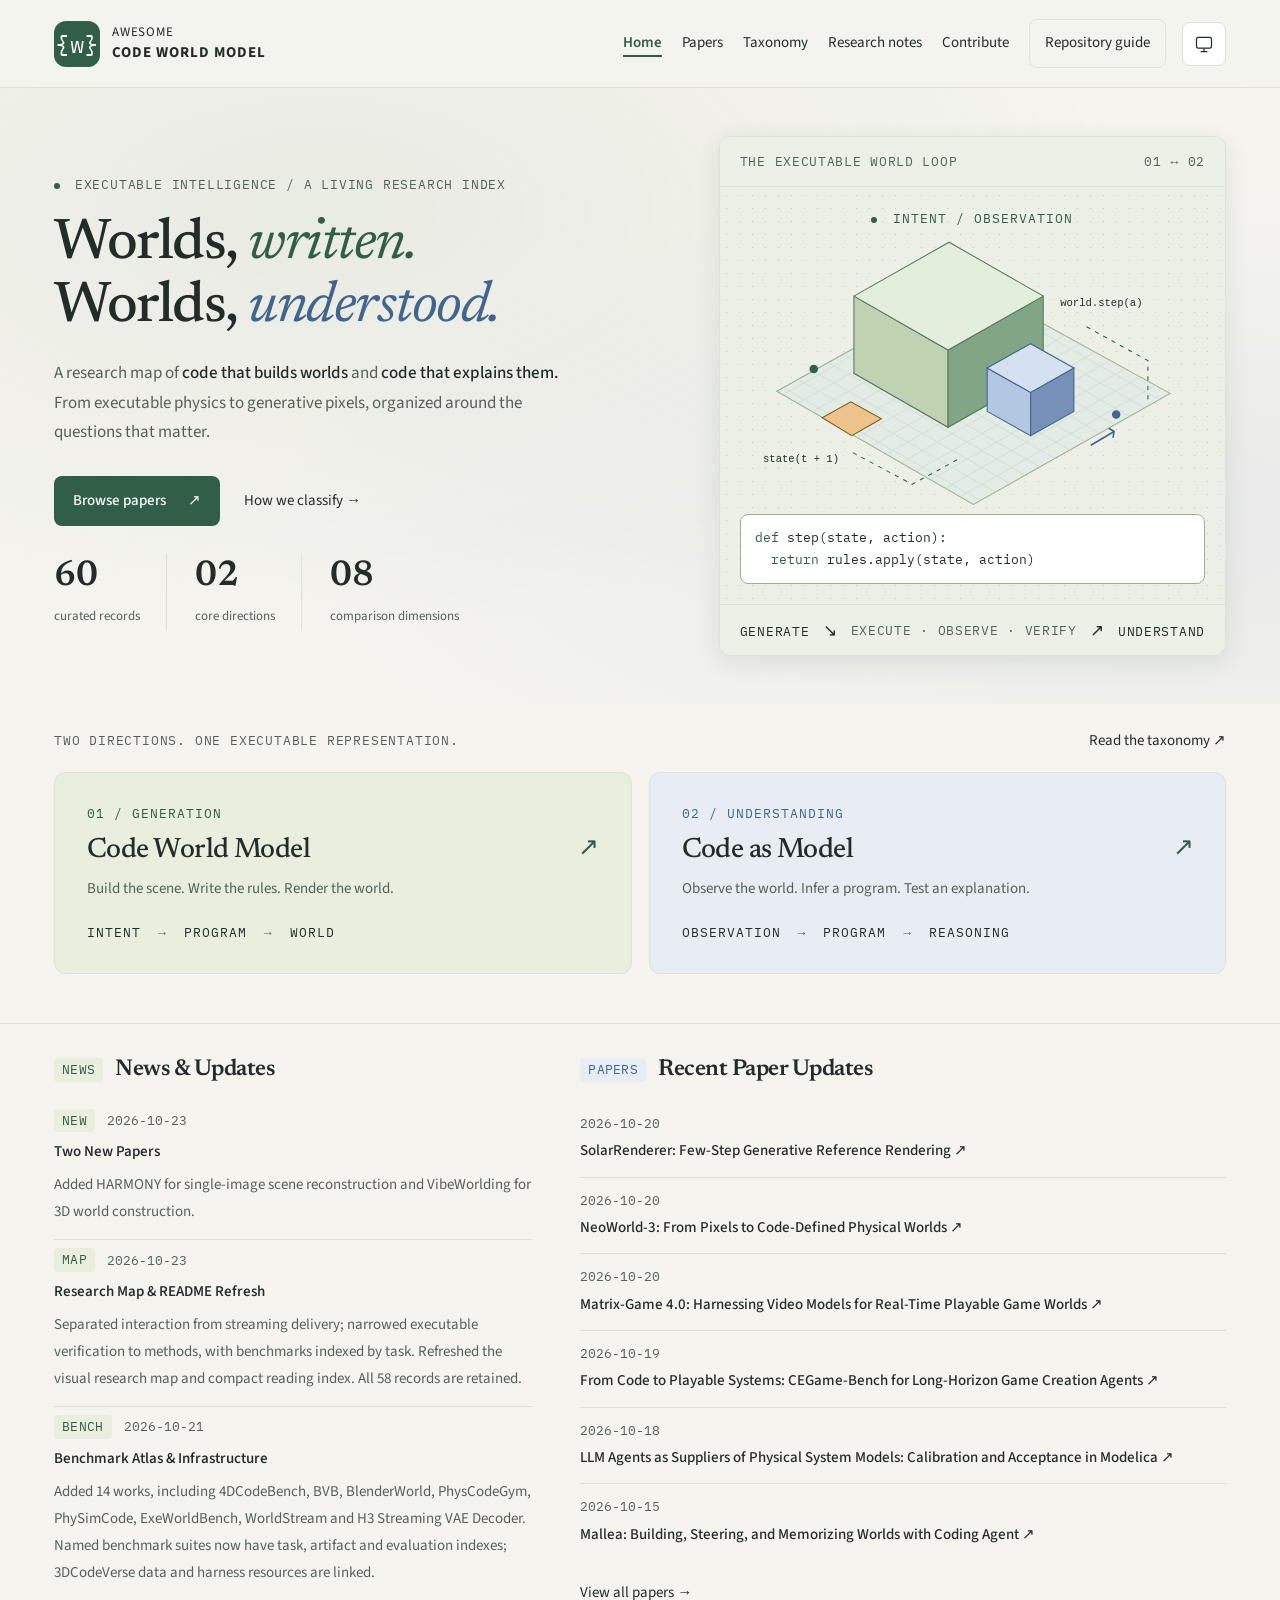
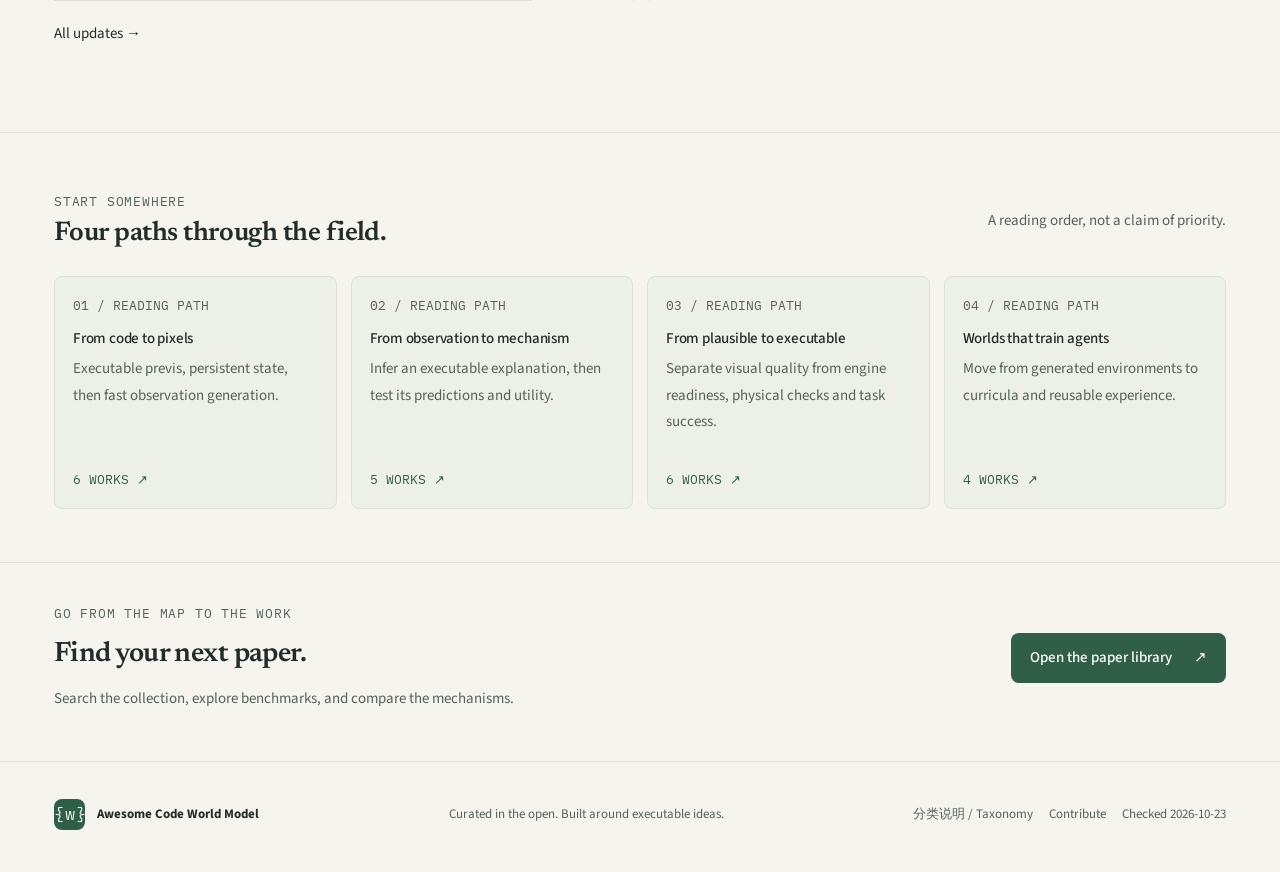
==== commit 52a02214: "Polish site navigation and research library UI" ====
--- a/site/index.html
+++ b/site/index.html
@@ -7,94 +7,65 @@
   <meta name="theme-color" content="#f5f4ef">
   <title>Awesome Code World Model — Worlds, written. Worlds, understood.</title>
   <link rel="icon" href="icon.svg" type="image/svg+xml">
+  <link rel="preload" href="fonts/newsreader-latin-normal.woff2" as="font" type="font/woff2" crossorigin>
+  <link rel="preload" href="fonts/source-sans-3-latin-normal.woff2" as="font" type="font/woff2" crossorigin>
+  <script src="theme.js"></script>
   <link rel="stylesheet" href="style.css">
+  <link rel="stylesheet" href="theme.css">
+  <link rel="stylesheet" href="pages.css">
   <script src="catalog.js" defer></script>
-  <script src="app.js" defer></script>
+  <script src="home.js" defer></script>
 </head>
-<body>
-  <a class="skip-link" href="#library">Skip to research library</a>
+<body class="split-page home-page">
+  <a class="skip-link" href="#main-content">Skip to content</a>
   <header class="header wrap">
-    <a class="brand" href="./" aria-label="Awesome Code World Model home"><span class="brand-mark">{w}</span><span>AWESOME<br><strong>CODE WORLD MODEL</strong></span></a>
-    <nav aria-label="Main navigation"><a href="#library">Library</a><a href="#benchmark-entry">Benchmarks</a><a href="taxonomy.html">Taxonomy <span>↗</span></a><a id="source-link" href="readme.html" class="source-link">Repository guide ↗</a></nav>
+    <a class="brand" href="index.html" aria-label="Awesome Code World Model home"><span class="brand-mark">{w}</span><span>AWESOME<br><strong>CODE WORLD MODEL</strong></span></a>
+    <nav aria-label="Main navigation"><a href="index.html" aria-current="page">Home</a><a href="papers.html">Papers</a><a href="taxonomy.html" class="nav-secondary">Taxonomy</a><a href="research.html" class="nav-secondary">Research notes</a><a href="contributing.html" class="nav-secondary">Contribute</a><a href="readme.html" id="source-link" class="source-link">Repository guide</a></nav>
   </header>
-  <main>
+  <main id="main-content">
     <section class="hero wrap">
       <div class="hero-copy">
         <p class="eyebrow"><span class="live-dot"></span> EXECUTABLE INTELLIGENCE / A LIVING RESEARCH INDEX</p>
         <h1>Worlds, <em>written.</em><br>Worlds, <em class="blue-word">understood.</em></h1>
         <p class="hero-description">A research map of <strong>code that builds worlds</strong> and <strong>code that explains them.</strong> From executable physics to generative pixels, organized around the questions that matter.</p>
-        <div class="hero-actions"><a class="button primary" href="#library">Explore the collection <span>↘</span></a><a class="text-link" href="taxonomy.html">How we classify →</a></div>
+        <div class="hero-actions"><a class="button primary" href="papers.html">Browse papers <span>&#8599;</span></a><a class="text-link" href="taxonomy.html">How we classify →</a></div>
         <div class="hero-stats" id="stats" aria-label="Collection statistics"></div>
       </div>
       <div class="world-diagram" aria-label="Code connects world generation and understanding">
         <div class="diagram-head"><span>THE EXECUTABLE WORLD LOOP</span><span>01 ↔ 02</span></div>
         <div class="diagram-intent"><span class="node-dot green"></span> INTENT / OBSERVATION</div>
         <svg class="world-svg" viewBox="0 0 430 260" role="img" aria-label="An isometric world whose geometry and rules are represented by code">
-          <defs><pattern id="grid" width="28" height="16" patternUnits="userSpaceOnUse"><path d="M14 0 28 8 14 16 0 8Z" fill="none" stroke="#bacdc2" stroke-width=".5"/></pattern></defs>
-          <path d="M30 144 213 42 402 146 216 251Z" fill="#e4ede5" stroke="#afc5b6"/>
+          <defs><pattern id="grid" width="28" height="16" patternUnits="userSpaceOnUse"><path d="M14 0 28 8 14 16 0 8Z" fill="none" stroke="var(--diagram-grid)" stroke-width=".5"/></pattern></defs>
+          <path d="M30 144 213 42 402 146 216 251Z" fill="var(--diagram-floor)" stroke="var(--border-selected)"/>
           <path d="M30 144 213 42 402 146 216 251Z" fill="url(#grid)"/>
-          <path d="m103 127 90-51 89 51-90 51Z" fill="#ddebd4" stroke="#587b60"/>
-          <path d="m103 127 89 51v-73l-89-51Z" fill="#c0d2b2" stroke="#587b60"/>
-          <path d="m192 178 90-51V54l-90 51Z" fill="#81a585" stroke="#587b60"/>
-          <path d="m103 54 90-51 89 51-90 51Z" fill="#e3efdc" stroke="#587b60"/>
-          <path d="m270 186 41-23v-41l-41 23Z" fill="#7790b7" stroke="#4e658d"/><path d="m229 163 41 23v-41l-41-23Z" fill="#b3c7e3" stroke="#4e658d"/><path d="m229 122 41-23 41 23-41 23Z" fill="#d4e1f0" stroke="#4e658d"/>
-          <path d="m73 169 27-15 29 16-28 16Z" fill="#efc48c" stroke="#aa875b"/>
-          <path d="m102 202 56 30 44-24M323 83l58 32v37" fill="none" stroke="#65826a" stroke-dasharray="4 5"/>
-          <path d="m327 195 22-13m-5-3 5 3-1 6" fill="none" stroke="#4e658d" stroke-width="1.5"/>
-          <circle cx="65" cy="123" r="4" fill="#315e46"/><circle cx="351" cy="166" r="4" fill="#637fa9"/>
-          <text x="17" y="211" fill="#4b6555" font-size="10" font-family="monospace">state(t + 1)</text><text x="298" y="63" fill="#4b6555" font-size="10" font-family="monospace">world.step(a)</text>
+          <path d="m103 127 90-51 89 51-90 51Z" fill="var(--diagram-top)" stroke="var(--diagram-stroke)"/>
+          <path d="m103 127 89 51v-73l-89-51Z" fill="var(--diagram-left)" stroke="var(--diagram-stroke)"/>
+          <path d="m192 178 90-51V54l-90 51Z" fill="var(--diagram-right)" stroke="var(--diagram-stroke)"/>
+          <path d="m103 54 90-51 89 51-90 51Z" fill="var(--diagram-top)" stroke="var(--diagram-stroke)"/>
+          <path d="m270 186 41-23v-41l-41 23Z" fill="var(--diagram-blue-right)" stroke="var(--blue)"/><path d="m229 163 41 23v-41l-41-23Z" fill="var(--diagram-blue-left)" stroke="var(--blue)"/><path d="m229 122 41-23 41 23-41 23Z" fill="var(--diagram-blue-top)" stroke="var(--blue)"/>
+          <path d="m73 169 27-15 29 16-28 16Z" fill="var(--diagram-marker)" stroke="var(--warning)"/>
+          <path d="m102 202 56 30 44-24M323 83l58 32v37" fill="none" stroke="var(--green)" class="loop-path" stroke-dasharray="4 5"/>
+          <path d="m327 195 22-13m-5-3 5 3-1 6" fill="none" stroke="var(--blue)" stroke-width="1.5"/>
+          <circle cx="65" cy="123" r="4" fill="var(--green)"/><circle cx="351" cy="166" r="4" fill="var(--blue)"/>
+          <text x="17" y="211" fill="var(--muted)" font-size="10" font-family="monospace">state(t + 1)</text><text x="298" y="63" fill="var(--muted)" font-size="10" font-family="monospace">world.step(a)</text>
         </svg>
         <div class="code-strip"><span>def</span> step(state, action):<br>&nbsp;&nbsp;<span>return</span> rules.apply(state, action)</div>
         <div class="diagram-footer"><span>GENERATE <b>↘</b></span><span class="loop-label">EXECUTE · OBSERVE · VERIFY</span><span><b>↗</b> UNDERSTAND</span></div>
       </div>
     </section>
-    <section class="collection-updates wrap" aria-label="Collection updates and badge guide">
-      <div class="badge-legend" role="group" aria-label="Filter by paper badge"><button data-tag="all" aria-pressed="true">All papers</button><button data-tag="classic" aria-pressed="false">🌟 Representative</button><button data-tag="available" aria-pressed="false">✅ Public resources</button><button data-tag="not_found" aria-pressed="false">❌️ Resources not found</button></div>
-      <p class="badge-guide">🌟 Representative works. Following the reference list, ✅ indicates linked public code, weights, data or an official project; ❌️ means no such resource has been identified in checked sources. <a href="research.html">Badge guide ↗</a></p>
-      <div class="updates-layout"><section aria-labelledby="news-title"><h2 id="news-title">🚩 News & Updates</h2><div id="news-list"></div></section><section aria-labelledby="recent-title"><h2 id="recent-title">🔥 Recent Paper Updates</h2><div id="recent-updates" class="recent-updates"></div></section></div>
-    </section>
     <section class="research-map wrap" id="research-map" aria-labelledby="map-title">
       <div class="section-heading"><p class="eyebrow" id="map-title">TWO DIRECTIONS. ONE EXECUTABLE REPRESENTATION.</p><a class="text-link" href="taxonomy.html">Read the taxonomy ↗</a></div>
       <div class="track-cards">
-        <button class="track-card generation" data-track="generation"><span class="track-number">01 / GENERATION</span><span class="track-title">Code World Model <span>↗</span></span><span class="track-description">Build the scene. Write the rules. Render the world.</span><span class="flow">INTENT <b>→</b> PROGRAM <b>→</b> WORLD</span></button>
-        <button class="track-card understanding" data-track="understanding"><span class="track-number">02 / UNDERSTANDING</span><span class="track-title">Code as Model <span>↗</span></span><span class="track-description">Observe the world. Infer a program. Test an explanation.</span><span class="flow">OBSERVATION <b>→</b> PROGRAM <b>→</b> REASONING</span></button>
+        <a class="track-card generation" href="papers.html?track=generation"><span class="track-number">01 / GENERATION</span><span class="track-title">Code World Model <span>↗</span></span><span class="track-description">Build the scene. Write the rules. Render the world.</span><span class="flow">INTENT <b>→</b> PROGRAM <b>→</b> WORLD</span></a>
+        <a class="track-card understanding" href="papers.html?track=understanding"><span class="track-number">02 / UNDERSTANDING</span><span class="track-title">Code as Model <span>↗</span></span><span class="track-description">Observe the world. Infer a program. Test an explanation.</span><span class="flow">OBSERVATION <b>→</b> PROGRAM <b>→</b> REASONING</span></a>
       </div>
     </section>
-    <section class="library wrap" id="library" aria-labelledby="library-title">
-      <div class="library-heading"><div><p class="eyebrow">THE COLLECTION</p><h2 id="library-title">Follow the ideas.</h2></div><div class="library-tools"><a href="papers.bib" download>BibTeX ↓</a><a href="papers.json" download>JSON ↓</a><a href="papers.csv" download>CSV ↓</a></div></div>
-      <div class="search-row"><label class="search-box"><span aria-hidden="true"><svg width="18" height="18" viewBox="0 0 24 24" fill="none" stroke="currentColor" stroke-width="1.5"><circle cx="10.5" cy="10.5" r="6.5"/><path d="m16 16 5 5"/></svg></span><span class="sr-only">Search papers, authors or ideas</span><input id="search" type="search" placeholder="Search papers, authors, mechanisms…" autocomplete="off"><kbd>/</kbd></label><label class="quick-filter"><span>Published month</span><select id="month" aria-label="Filter by published month"><option value="all">All dates</option></select></label><label class="sort-label"><span>Sort by</span><select id="sort"><option value="newest">Newest first</option><option value="oldest">Oldest first</option><option value="title">Title A–Z</option></select></label></div>
-      <div id="benchmark-entry" class="collection-entry" aria-label="Specialized research indexes">
-        <button data-collection="benchmarks"><span class="eyebrow">BENCHMARK ATLAS · <span id="benchmark-total"></span> SUITES</span><strong>What counts as a working world? ↗</strong><span>Inputs → artifacts → evaluation evidence</span></button>
-        <button data-collection="d_corpora"><span class="eyebrow">CODE DATA</span><strong>Datasets & executable corpora ↗</strong><span>3DCodeVerse · 3DCodeBench · PhySimCode</span></button>
-        <button data-collection="d_streaming"><span class="eyebrow">STREAMING SYSTEMS</span><strong>Worlds, renderers & decoders ↗</strong><span>WorldStream · StreamRender-H3 · H3 VAE</span></button>
-      </div>
-      <button id="mobile-filters" class="mobile-filters" aria-expanded="false" aria-controls="research-filters">Filters & research areas <span>＋</span></button>
-      <div class="library-layout">
-        <aside id="research-filters" class="filters" aria-label="Research filters">
-          <div class="filter-heading"><h3>RESEARCH AREAS</h3><button id="clear" class="reset">Reset ↺</button></div>
-          <button id="all-research" class="category-button category-global" data-category="all" aria-pressed="true" aria-describedby="category-status"><span>All research</span><span id="research-total"></span></button>
-          <p id="category-status" class="category-status" aria-live="polite"></p>
-          <div id="collection-filters"></div>
-          <div id="categories"></div>
-          <div class="facet-group"><h3>COLLECTION SCOPE</h3><label><span class="sr-only">Collection scope</span><select id="scope"><option value="all">All scopes</option><option value="core">Core collection</option><option value="foundation">Earlier foundations</option><option value="adjacent">Related / enabling</option></select></label></div>
-          <details class="facet-group" open><summary>COMPARE MECHANISMS</summary><div id="dimension-filters"></div></details>
-          <div class="sidebar-note"><span>CURATION NOTE</span><p>Primary sources checked. Categories are editorial judgments; reported results are not independent replications.</p><a href="research.html">Sources & boundaries ↗</a></div>
-        </aside>
-        <div class="results">
-          <div class="results-toolbar"><p id="result-count" aria-live="polite"></p><div class="view-switch" role="group" aria-label="Display format"><button data-view="list" aria-pressed="true">List</button><button data-view="categories" aria-pressed="false">Categories</button><button data-view="benchmarks" aria-pressed="false">Benchmarks</button><button data-view="matrix" aria-pressed="false">Matrix</button><button data-view="timeline" aria-pressed="false">Timeline</button></div></div>
-          <div id="active-filters"></div>
-          <div id="paper-list" aria-live="polite"><p class="loading">Loading the research collection…</p></div>
-          <noscript><p>JavaScript enables search and comparison. The complete static collection is available in the <a href="readme.html">repository guide</a>.</p></noscript>
-          <div class="catalog-end"><span>✳</span> A map of mechanisms, not a leaderboard.<a href="contributing.html">Suggest a paper ↗</a></div>
-        </div>
-      </div>
+    <section class="collection-updates wrap" aria-label="Collection updates">
+      <div class="updates-layout"><section aria-labelledby="news-title"><h2 id="news-title"><span class="update-label">NEWS</span> News &amp; Updates</h2><div id="news-list"></div><details class="news-archive"><summary class="text-link updates-more">All updates &#8594;</summary><div id="news-archive"></div></details></section><section aria-labelledby="recent-title"><h2 id="recent-title"><span class="update-label papers-label">PAPERS</span> Recent Paper Updates</h2><div id="recent-updates" class="recent-updates"></div><a class="text-link updates-more" href="papers.html">View all papers &#8594;</a></section></div>
     </section>
-    <section class="reading-section wrap" aria-labelledby="reading-title"><div class="section-heading"><div><p class="eyebrow">START SOMEWHERE</p><h2 id="reading-title">Four paths through the field.</h2></div><span class="muted">A reading order, not a claim of priority.</span></div><div id="reading-paths" class="reading-paths"></div></section>
+    <section class="reading-section wrap" id="reading" aria-labelledby="reading-title"><div class="section-heading"><div><p class="eyebrow">START SOMEWHERE</p><h2 id="reading-title">Four paths through the field.</h2></div><span class="muted">A reading order, not a claim of priority.</span></div><div id="reading-paths" class="reading-paths"></div></section>
+    <section class="home-library-cta wrap" aria-labelledby="browse-title"><div><p class="eyebrow">GO FROM THE MAP TO THE WORK</p><h2 id="browse-title">Find your next paper.</h2><p>Search the collection, explore benchmarks, and compare the mechanisms.</p></div><a class="button primary" href="papers.html">Open the paper library <span>&#8599;</span></a></section>
   </main>
-  <footer class="footer wrap"><a class="brand" href="./"><span class="brand-mark">{w}</span><strong>Awesome Code World Model</strong></a><p>Curated in the open. Built around executable ideas.</p><div><a href="taxonomy.html">分类说明 / Taxonomy</a><a href="contributing.html">Contribute</a><span id="checked-date"></span></div></footer>
-  <div id="compare-tray" class="compare-tray" hidden><span id="compare-count"></span><button id="compare-open" class="button primary">Compare selected →</button><button id="compare-clear" class="text-link">Clear</button></div>
-  <dialog id="detail-dialog" aria-labelledby="dialog-title"><div class="dialog-top"><span class="eyebrow">RESEARCH RECORD</span><button class="close-dialog" aria-label="Close paper details">✕</button></div><div id="detail-content"></div></dialog>
-  <dialog id="compare-dialog" class="compare-dialog" aria-labelledby="compare-title"><div class="dialog-top"><h2 id="compare-title">Compare the mechanisms.</h2><button class="close-dialog" aria-label="Close comparison">✕</button></div><div id="compare-content"></div></dialog>
-  <div id="toast" class="toast" role="status" hidden></div>
+  <footer class="footer wrap"><a class="brand" href="index.html"><span class="brand-mark">{w}</span><strong>Awesome Code World Model</strong></a><p>Curated in the open. Built around executable ideas.</p><div><a href="taxonomy.html">分类说明 / Taxonomy</a><a href="contributing.html">Contribute</a><span id="checked-date"></span></div></footer>
 </body>
 </html>
--- a/site/style.css
+++ b/site/style.css
@@ -1,19 +1,3 @@
-:root {
-  --paper:#f5f4ef;
-  --ink:#222c28;
-  --muted:#5e6b63;
-  --line:#dcded4;
-  --green:#315e46;
-  --light-green:#e9eedf;
-  --blue:#496991;
-  --light-blue:#e8edf3;
-  --white:#fdfdf9;
-  --mono:ui-monospace,SFMono-Regular,Consolas,monospace;
-  --sans:"Segoe UI","Helvetica Neue",Arial,sans-serif;
-  --text-xs:13px;
-  --text-sm:15px;
-  --text-base:17px
-}
 * {
   box-sizing:border-box
 }
@@ -51,7 +35,7 @@
   color:var(--green)
 }
 button:focus-visible,a:focus-visible,input:focus-visible,select:focus-visible,summary:focus-visible {
-  outline:2px solid var(--blue);
+  outline:2px solid var(--focus);
   outline-offset:4px
 }
 button {
@@ -62,7 +46,7 @@
   max-width:100%;
   border:1px solid var(--line);
   background:var(--white);
-  border-radius:5px;
+  border-radius:var(--radius-md);
   padding:9px;
   color:var(--ink)
 }
@@ -95,11 +79,11 @@
   display:grid;
   place-items:center;
   background:var(--green);
-  color:#edf2da;
+  color:var(--on-green);
   font:24px var(--mono);
   width:46px;
   height:46px;
-  border-radius:10px
+  border-radius:var(--radius-lg)
 }
 .header nav {
   display:flex;
@@ -110,7 +94,7 @@
 .source-link {
   border:1px solid var(--line);
   padding:10px 15px;
-  border-radius:5px
+  border-radius:var(--radius-md)
 }
 .hero {
   display:grid;
@@ -171,16 +155,16 @@
   justify-content:center;
   gap:22px;
   padding:12px 19px;
-  border-radius:5px;
+  border-radius:var(--radius-md);
   font-size:var(--text-sm);
   font-weight:500
 }
 .button.primary {
   background:var(--green);
-  color:white
+  color:var(--on-green)
 }
 .button.primary:hover {
-  background:#254c37
+  background:var(--green-hover)
 }
 .text-link {
   font-size:var(--text-sm);
@@ -210,13 +194,13 @@
   color:var(--muted)
 }
 .world-diagram {
-  background:#edf0e7;
-  border:1px solid #d8e0d3;
-  border-radius:8px;
+  background:var(--surface-soft);
+  border:1px solid var(--line);
+  border-radius:var(--radius-md);
   position:relative;
   min-height:365px;
   overflow:hidden;
-  background-image:radial-gradient(#c4cebd 0.65px,transparent .65px);
+  background-image:radial-gradient(var(--diagram-grid) 0.65px,transparent .65px);
   background-size:13px 13px
 }
 .diagram-head,.diagram-footer {
@@ -226,19 +210,19 @@
   font:var(--text-xs) var(--mono);
   letter-spacing:.7px;
   padding:16px 20px;
-  background:#edf0e7;
+  background:var(--surface-soft);
   position:relative;
   z-index:1
 }
 .diagram-head {
-  border-bottom:1px solid #d8e0d3;
-  color:#657363
+  border-bottom:1px solid var(--line);
+  color:var(--muted)
 }
 .diagram-intent {
   font:var(--text-xs) var(--mono);
   text-align:center;
   margin:23px 0 0;
-  color:#526752;
+  color:var(--green);
   letter-spacing:1px
 }
 .node-dot {
@@ -259,21 +243,21 @@
   position:absolute;
   top:165px;
   left:17px;
-  background:#f9fcf3;
-  border:1px solid #becbb6;
-  box-shadow:0 5px 18px #4560400c;
-  border-radius:5px;
+  background:var(--surface);
+  border:1px solid var(--border-selected);
+  box-shadow:var(--shadow-sm);
+  border-radius:var(--radius-md);
   padding:12px 14px;
   font:var(--text-xs)/1.7 var(--mono);
   transform:rotate(-3deg)
 }
 .code-strip span {
-  color:#608167
+  color:var(--green)
 }
 .diagram-footer {
   padding-top:14px;
   padding-bottom:14px;
-  border-top:1px solid #d8e0d3;
+  border-top:1px solid var(--line);
   font-size:var(--text-xs)
 }
 .diagram-footer b {
@@ -283,7 +267,7 @@
 }
 .loop-label {
   font-size:var(--text-xs);
-  color:#738071
+  color:var(--muted)
 }
 .section-heading {
   display:flex;
@@ -306,8 +290,8 @@
 .track-card {
   text-align:left;
   padding:23px 25px;
-  border:1px solid #d7dfd0;
-  border-radius:6px;
+  border:1px solid var(--line);
+  border-radius:var(--radius-md);
   background:var(--light-green);
   transition:transform .15s
 }
@@ -316,7 +300,7 @@
 }
 .track-card.understanding {
   background:var(--light-blue);
-  border-color:#d7dee8
+  border-color:var(--line)
 }
 .track-number {
   display:block;
@@ -345,10 +329,10 @@
   display:block;
   font-size:var(--text-sm);
   margin-top:8px;
-  color:#667260
+  color:var(--muted)
 }
 .understanding .track-description {
-  color:#66758b
+  color:var(--muted)
 }
 .flow {
   display:block;
@@ -359,7 +343,7 @@
 .flow b {
   padding:0 8px;
   font-weight:400;
-  color:#92a289
+  color:var(--muted)
 }
 .library {
   border-top:1px solid var(--line);
@@ -399,15 +383,15 @@
   gap:13px;
   flex:1;
   background:var(--white);
-  border:1px solid #cdd3c7;
-  border-radius:5px;
+  border:1px solid var(--line);
+  border-radius:var(--radius-md);
   padding:0 16px;
   min-width:0;
   height:52px
 }
 .search-box>span:first-child {
   font-size:24px;
-  color:#73806f
+  color:var(--muted)
 }
 .search-box input {
   border:0;
@@ -420,17 +404,17 @@
   min-width:0
 }
 .search-box:focus-within {
-  box-shadow:0 0 0 2px #91aa96
+  box-shadow:0 0 0 2px var(--focus)
 }
 .search-box input:focus-visible {
   outline:none
 }
 .search-box kbd {
-  color:#8b9387;
+  color:var(--muted);
   font:var(--text-sm) var(--mono);
   border:1px solid var(--line);
   padding:0 5px;
-  border-radius:3px
+  border-radius:var(--radius-sm)
 }
 .quick-filter,.sort-label {
   display:grid;
@@ -491,7 +475,7 @@
   font-weight:400;
   padding:10px;
   border:1px solid transparent;
-  border-radius:6px;
+  border-radius:var(--radius-md);
   line-height:1.5;
   margin:3px 0;
   transition:background-color .15s,border-color .15s;
@@ -506,11 +490,11 @@
   white-space:nowrap
 }
 .category-button:hover {
-  background:#eceee6
+  background:var(--surface-hover)
 }
 .category-button.active {
   background:var(--light-green);
-  border-color:#c9d5c4;
+  border-color:var(--border-selected);
   color:var(--green);
   font-weight:600
 }
@@ -522,11 +506,11 @@
   font-weight:600
 }
 .category-global.active {
-  background:#eff2e9;
-  border-color:#e1e6da
+  background:var(--surface-selected);
+  border-color:var(--line)
 }
 .category-button.active:hover {
-  background:#e1e9d8
+  background:var(--light-green)
 }
 .category-child {
   width:calc(100% - 12px);
@@ -576,8 +560,8 @@
 .sidebar-note {
   margin-top:26px;
   padding:16px 12px;
-  border:1px dashed #d3d8c9;
-  border-radius:4px;
+  border:1px dashed var(--line);
+  border-radius:var(--radius-sm);
   font-size:var(--text-xs);
   color:var(--muted);
   line-height:1.7
@@ -612,18 +596,18 @@
 }
 .view-switch {
   border:1px solid var(--line);
-  border-radius:4px;
+  border-radius:var(--radius-sm);
   padding:2px;
   display:flex
 }
 .view-switch button {
   padding:4px 10px;
   font-size:var(--text-xs);
-  border-radius:3px;
+  border-radius:var(--radius-sm);
   color:var(--muted)
 }
 .view-switch button[aria-pressed=true] {
-  background:#e6e9de;
+  background:var(--surface-hover);
   color:var(--ink)
 }
 #active-filters {
@@ -636,19 +620,19 @@
   font-size:var(--text-xs);
   background:var(--light-blue);
   padding:3px 8px;
-  border-radius:3px;
+  border-radius:var(--radius-sm);
   color:var(--blue)
 }
 .paper-card {
   border:1px solid var(--line);
-  border-radius:6px;
+  border-radius:var(--radius-md);
   background:var(--white);
   padding:22px 24px;
   margin-bottom:14px;
   transition:border-color .15s
 }
 .paper-card:hover {
-  border-color:#aebba7
+  border-color:var(--border-hover)
 }
 .paper-meta {
   display:flex;
@@ -660,22 +644,22 @@
 }
 .track-label {
   color:var(--green);
-  background:#edf1e5;
+  background:var(--light-green);
   padding:2px 6px;
-  border-radius:2px;
+  border-radius:var(--radius-sm);
   font:var(--text-xs) var(--mono);
   letter-spacing:.3px
 }
 .track-label.understanding {
   color:var(--blue);
-  background:#edf1f6
+  background:var(--light-blue)
 }
 .track-label.adjacent {
-  color:#7e705a;
-  background:#f2eee7
+  color:var(--warning);
+  background:var(--warning-soft)
 }
 .scope-tag {
-  color:#8d7760;
+  color:var(--muted);
   font-size:var(--text-xs)
 }
 .paper-card h3 {
@@ -713,12 +697,12 @@
   flex-wrap:wrap
 }
 .tag {
-  border:1px solid #e4e6dd;
-  border-radius:3px;
+  border:1px solid var(--line);
+  border-radius:var(--radius-sm);
   font-size:var(--text-xs);
-  color:#737d6c;
+  color:var(--muted);
   padding:2px 6px;
-  background:#f9faf5
+  background:var(--surface)
 }
 .paper-actions {
   display:flex;
@@ -777,7 +761,7 @@
 .table-scroll {
   overflow:auto;
   border:1px solid var(--line);
-  border-radius:5px;
+  border-radius:var(--radius-md);
   max-width:100%
 }
 .collection-entry {
@@ -791,7 +775,7 @@
   text-align:left;
   background:var(--white);
   border:1px solid var(--line);
-  border-radius:6px;
+  border-radius:var(--radius-md);
 }
 .collection-entry button:first-child { background:var(--light-green); }
 .collection-entry button.active { border-color:var(--green); }
@@ -806,7 +790,7 @@
 .benchmark-table td { overflow-wrap:anywhere; }
 .artifact-arrow { color:var(--green); font-weight:600; }
 .atlas-intro { color:var(--muted); font-size:var(--text-sm); }
-.detail-benchmarks { padding:18px; margin:18px 0; background:var(--light-blue); border-radius:6px; }
+.detail-benchmarks { padding:18px; margin:18px 0; background:var(--light-blue); border-radius:var(--radius-md); }
 .detail-benchmarks dt { font-weight:600; margin-top:12px; }
 .detail-benchmarks dd { margin:4px 0 0; }
 .view-switch { flex-wrap:wrap; }
@@ -831,7 +815,7 @@
 th {
   font:var(--text-xs) var(--mono);
   letter-spacing:.4px;
-  background:#edf0e7;
+  background:var(--surface-soft);
   color:var(--muted)
 }
 td:first-child {
@@ -889,17 +873,17 @@
   flex-direction:column;
   text-align:left;
   border:1px solid var(--line);
-  border-radius:6px;
+  border-radius:var(--radius-md);
   padding:20px 18px;
-  background:#f0f1e9;
+  background:var(--surface-soft);
   min-height:195px
 }
 .reading-card:hover {
-  background:#e9eddf
+  background:var(--surface-hover)
 }
 .reading-card .path-index {
   font:var(--text-xs) var(--mono);
-  color:#8b957f
+  color:var(--muted)
 }
 .reading-card h3 {
   font-size:15px;
@@ -932,7 +916,7 @@
   width:31px;
   height:31px;
   font-size:17px;
-  border-radius:6px
+  border-radius:var(--radius-md)
 }
 .footer .brand strong {
   font-size:var(--text-xs);
@@ -950,16 +934,16 @@
 }
 dialog {
   border:1px solid var(--line);
-  border-radius:10px;
+  border-radius:var(--radius-lg);
   padding:26px 30px;
   background:var(--paper);
   color:var(--ink);
   width:min(750px,calc(100% - 28px));
   max-height:88vh;
-  box-shadow:0 20px 100px #10221633
+  box-shadow:var(--shadow-lg)
 }
 dialog::backdrop {
-  background:#1c2a2499;
+  background:var(--backdrop);
   backdrop-filter:blur(3px)
 }
 .dialog-top {
@@ -999,7 +983,7 @@
   font-size:var(--text-sm);
   padding:13px;
   background:var(--light-blue);
-  border-radius:5px
+  border-radius:var(--radius-md)
 }
 .dimensions-grid {
   display:grid;
@@ -1038,8 +1022,8 @@
   overflow-wrap:anywhere;
   font:var(--text-xs)/1.6 var(--mono);
   padding:13px;
-  background:#e9ece3;
-  border-radius:5px
+  background:var(--surface-soft);
+  border-radius:var(--radius-md)
 }
 .compare-dialog {
   width:min(1180px,calc(100% - 28px))
@@ -1053,10 +1037,10 @@
   align-items:center;
   gap:18px;
   background:var(--white);
-  border:1px solid #b6c2b0;
-  border-radius:8px;
+  border:1px solid var(--border-selected);
+  border-radius:var(--radius-md);
   padding:11px 18px;
-  box-shadow:0 6px 30px #20342020;
+  box-shadow:var(--shadow-md);
   z-index:3;
   font-size:var(--text-sm);
   white-space:nowrap
@@ -1071,9 +1055,9 @@
   transform:translateX(-50%);
   padding:11px 20px;
   background:var(--ink);
-  color:white;
+  color:var(--on-green);
   z-index:10;
-  border-radius:5px;
+  border-radius:var(--radius-md);
   font-size:var(--text-sm)
 }
 .sr-only {
@@ -1089,7 +1073,7 @@
   left:10px;
   top:-100px;
   z-index:20;
-  background:white;
+  background:var(--surface);
   padding:10px
 }
 .skip-link:focus {
@@ -1111,7 +1095,7 @@
   background:var(--white);
   padding:28px;
   border:1px solid var(--line);
-  border-radius:6px
+  border-radius:var(--radius-md)
 }
 .document nav {
   display:flex;
@@ -1503,7 +1487,7 @@
     break-inside:avoid
   }
   body {
-    background:white
+    background:var(--surface)
   }
   .track-card {
     break-inside:avoid
@@ -1546,7 +1530,7 @@
   text-underline-offset:3px
 }
 .prose pre {
-  background:#edf0e7;
+  background:var(--surface-soft);
   border:0;
   padding:18px;
   font:var(--text-sm)/1.8 var(--mono);
@@ -1555,9 +1539,9 @@
 .prose code {
   font-family:var(--mono);
   font-size:.9em;
-  background:#edf0e7;
+  background:var(--surface-soft);
   padding:2px 4px;
-  border-radius:3px
+  border-radius:var(--radius-sm)
 }
 .prose pre code {
   padding:0
@@ -1586,9 +1570,9 @@
     justify-content:space-between;
     border:1px solid var(--line);
     padding:12px;
-    border-radius:5px;
+    border-radius:var(--radius-md);
     margin-bottom:18px;
-    background:#edf0e7;
+    background:var(--surface-soft);
     font-size:var(--text-sm)
   }
   .filters {
@@ -1610,8 +1594,8 @@
 /* 与参考清单一致的徽标、新闻和分类论文列表。 */
 .collection-updates { padding-bottom: 44px; }
 .badge-legend { display: flex; gap: 13px; justify-content: center; flex-wrap: wrap; padding: 19px; border-top: 1px solid var(--line); border-bottom: 1px solid var(--line); }
-.badge-legend button { border: 1px solid transparent; border-radius: 5px; padding: 8px 16px; font-size: 13px; }
-.badge-legend button[aria-pressed=true] { background: var(--light-green); border-color: #c9d5bf; }
+.badge-legend button { border: 1px solid transparent; border-radius:var(--radius-md); padding: 8px 16px; font-size: 13px; }
+.badge-legend button[aria-pressed=true] { background: var(--light-green); border-color: var(--border-selected); }
 .badge-guide { font-size: var(--text-xs); color: var(--muted); line-height: 1.8; margin: 14px 0 30px; text-align: center; }
 .badge-guide a { text-decoration: underline; }
 .updates-layout { display: grid; grid-template-columns: 1fr 1.35fr; gap: 38px; }
@@ -1620,18 +1604,18 @@
 .news-item p { margin: 0 0 6px; font-size: var(--text-sm); color: var(--muted); line-height: 1.8; }
 .news-item strong { color: var(--ink); font-weight: 550; }
 .news-item p span { font-family: var(--mono); font-size: var(--text-xs); }
-.recent-updates { max-height: 360px; overflow-y: auto; padding: 0 14px; border: 1px solid var(--line); border-radius: 5px; background: var(--white); }
+.recent-updates { max-height: 360px; overflow-y: auto; padding: 0 14px; border: 1px solid var(--line); border-radius:var(--radius-md); background: var(--white); }
 .recent-updates p { font-size: var(--text-sm); margin: 0; padding: 11px 0; border-bottom: 1px solid var(--line); line-height: 1.65; }
 .recent-updates p:last-child { border-bottom: 0; }
 .recent-updates time { color: var(--muted); font-family: var(--mono); font-size: var(--text-xs); white-space: nowrap; }
 .recent-updates button { padding: 0; text-align: left; color: var(--green); font-size: inherit; display: inline; }
 .resource-badge,.classic-badge { font: var(--text-xs) var(--sans); white-space: nowrap; }
 .resource-badge.available { color: var(--green); }
-.resource-badge.not_found { color: #8a635b; }
-.classic-badge { color: #90702d; }
-.paper-card.is-classic { border-left: 3px solid #ab9a55; }
+.resource-badge.not_found { color: var(--danger); }
+.classic-badge { color: var(--warning); }
+.paper-card.is-classic { border-left: 3px solid var(--warning); }
 .paper-card.is-classic h3 { font-weight: 600; }
-.category-block { margin-bottom: 25px; background: var(--white); border: 1px solid var(--line); border-radius: 6px; padding: 20px; }
+.category-block { margin-bottom: 25px; background: var(--white); border: 1px solid var(--line); border-radius:var(--radius-md); padding: 20px; }
 .category-block h3 { margin: 0; font-size: 20px; font-weight: 550; }
 .category-block > .muted { margin: 7px 0 15px; }
 .category-entry { font-size: var(--text-sm); line-height: 1.9; padding: 13px 0; border-top: 1px solid var(--line); margin: 0; }
@@ -1652,8 +1636,8 @@
 .prose > table td { min-width: 0; white-space: normal; overflow-wrap: anywhere; padding: 14px; vertical-align: top; }
 .prose > table td a { text-decoration: none; }
 .prose > table td a:hover { text-decoration: underline; }
-.prose details { margin: 18px 0; border: 1px solid #dce3ee; border-radius: 6px; padding: 10px 16px; }
-.prose summary { cursor: pointer; color: #4265a3; font-weight: 600; }
+.prose details { margin: 18px 0; border: 1px solid var(--line); border-radius:var(--radius-md); padding: 10px 16px; }
+.prose summary { cursor: pointer; color: var(--blue); font-weight: 600; }
 .prose details[open] summary { margin-bottom: 14px; }
 @media(max-width:520px) {
   .prose > table { font-size: var(--text-sm); }
--- a/site/theme.css
+++ b/site/theme.css
@@ -0,0 +1,325 @@
+@font-face {
+  font-family:"Newsreader";
+  src:url("fonts/newsreader-latin-normal.woff2") format("woff2");
+  font-style:normal;
+  font-weight:200 800;
+  font-display:swap;
+}
+@font-face {
+  font-family:"Newsreader";
+  src:url("fonts/newsreader-latin-italic.woff2") format("woff2");
+  font-style:italic;
+  font-weight:200 800;
+  font-display:swap;
+}
+@font-face {
+  font-family:"Source Sans 3";
+  src:url("fonts/source-sans-3-latin-normal.woff2") format("woff2");
+  font-style:normal;
+  font-weight:200 900;
+  font-display:swap;
+}
+@font-face {
+  font-family:"IBM Plex Mono";
+  src:url("fonts/ibm-plex-mono-latin-regular.woff2") format("woff2");
+  font-style:normal;
+  font-weight:400;
+  font-display:swap;
+}
+
+:root {
+  color-scheme:light;
+  --sans:"Source Sans 3","PingFang SC","Microsoft YaHei",sans-serif;
+  --serif:"Newsreader","Noto Serif CJK SC","Songti SC",SimSun,serif;
+  --mono:"IBM Plex Mono","Cascadia Code",Consolas,monospace;
+  --text-xs:.8125rem;
+  --text-sm:.9375rem;
+  --text-base:1.0625rem;
+  --text-lg:1.1875rem;
+  --text-xl:1.5rem;
+  --text-title:clamp(2rem,3vw,2.5rem);
+  --leading-body:1.75;
+  --leading-heading:1.22;
+  --space-1:4px;
+  --space-2:8px;
+  --space-3:12px;
+  --space-4:16px;
+  --space-5:20px;
+  --space-6:24px;
+  --space-7:32px;
+  --space-8:40px;
+  --space-9:48px;
+  --radius-sm:4px;
+  --radius-md:8px;
+  --radius-lg:12px;
+  --radius-pill:999px;
+  --motion-fast:140ms;
+  --paper:#f5f4ef;
+  --canvas:#f8f9f6;
+  --ink:#222c28;
+  --muted:#536259;
+  --line:#dce2d8;
+  --green:#315e46;
+  --green-hover:#254c37;
+  --on-green:#ffffff;
+  --light-green:#e9eedf;
+  --blue:#42658e;
+  --light-blue:#e8edf3;
+  --white:#fdfdf9;
+  --surface:#ffffff;
+  --surface-soft:#edf0e7;
+  --surface-hover:#e9ede3;
+  --surface-selected:#eff2e9;
+  --border-selected:#9db18f;
+  --border-hover:#a7ba9b;
+  --focus:#426b9a;
+  --warning:#7b5d20;
+  --warning-soft:#f2eee7;
+  --danger:#995044;
+  --diagram-grid:#c4cebd;
+  --diagram-floor:#e4ede5;
+  --diagram-top:#e3efdc;
+  --diagram-left:#c0d2b2;
+  --diagram-right:#81a585;
+  --diagram-stroke:#587b60;
+  --diagram-blue-top:#d4e1f0;
+  --diagram-blue-left:#b3c7e3;
+  --diagram-blue-right:#7790b7;
+  --diagram-marker:#efc48c;
+  --header-glass:#f5f4efe8;
+  --hero-glow:#a7ba9b26;
+  --hero-blue-glow:#7790b71a;
+  --card-glow:#ffffff80;
+  --backdrop:#16231db3;
+  --shadow-sm:0 1px 3px #22302112;
+  --shadow-md:0 6px 24px #20342018;
+  --shadow-lg:0 20px 80px #10221633;
+}
+:root[data-theme="dark"] {
+  color-scheme:dark;
+  --paper:#171e1b;
+  --canvas:#141b18;
+  --ink:#e4ece5;
+  --muted:#b0bdb3;
+  --line:#39473e;
+  --green:#acd3b7;
+  --green-hover:#c5e7cd;
+  --on-green:#13271b;
+  --light-green:#283c2e;
+  --blue:#a8c5e8;
+  --light-blue:#263747;
+  --white:#202a24;
+  --surface:#202a24;
+  --surface-soft:#253129;
+  --surface-hover:#304035;
+  --surface-selected:#233128;
+  --border-selected:#6b9776;
+  --border-hover:#789783;
+  --focus:#b4d1f3;
+  --warning:#e6c27c;
+  --warning-soft:#393126;
+  --danger:#f0aa9b;
+  --diagram-grid:#44594b;
+  --diagram-floor:#283c30;
+  --diagram-top:#739f7e;
+  --diagram-left:#496b51;
+  --diagram-right:#34533d;
+  --diagram-stroke:#a2c6ac;
+  --diagram-blue-top:#7596bb;
+  --diagram-blue-left:#48678b;
+  --diagram-blue-right:#304c6c;
+  --diagram-marker:#c49c61;
+  --header-glass:#171e1be8;
+  --hero-glow:#6b977626;
+  --hero-blue-glow:#7596bb1a;
+  --card-glow:#acd3b71a;
+  --backdrop:#080e0bcc;
+  --shadow-sm:0 1px 3px #00000030;
+  --shadow-md:0 6px 24px #00000040;
+  --shadow-lg:0 20px 80px #00000066;
+}
+/* CSS also follows the system when scripts are disabled. */
+@media(prefers-color-scheme:dark) {
+  :root:not([data-theme]) {
+    color-scheme:dark;
+    --paper:#171e1b; --canvas:#141b18; --ink:#e4ece5; --muted:#b0bdb3;
+    --line:#39473e; --green:#acd3b7; --green-hover:#c5e7cd; --on-green:#13271b;
+    --light-green:#283c2e; --blue:#a8c5e8; --light-blue:#263747;
+    --white:#202a24; --surface:#202a24; --surface-soft:#253129;
+    --surface-hover:#304035; --surface-selected:#233128;
+    --border-selected:#6b9776; --border-hover:#789783; --focus:#b4d1f3;
+    --warning:#e6c27c; --warning-soft:#393126; --danger:#f0aa9b;
+    --diagram-grid:#44594b; --backdrop:#080e0bcc;
+    --diagram-floor:#283c30; --diagram-top:#739f7e; --diagram-left:#496b51;
+    --diagram-right:#34533d; --diagram-stroke:#a2c6ac;
+    --diagram-blue-top:#7596bb; --diagram-blue-left:#48678b; --diagram-blue-right:#304c6c;
+    --diagram-marker:#c49c61; --header-glass:#171e1be8;
+    --hero-glow:#6b977626; --hero-blue-glow:#7596bb1a; --card-glow:#acd3b71a;
+    --shadow-sm:0 1px 3px #00000030; --shadow-md:0 6px 24px #00000040;
+    --shadow-lg:0 20px 80px #00000066;
+  }
+}
+
+body { line-height:var(--leading-body); }
+h1,h2,.track-title,.document h1,.prose h2 {
+  font-family:var(--serif);
+  font-optical-sizing:auto;
+  line-height:var(--leading-heading);
+  letter-spacing:-.02em;
+}
+.hero h1 em { font-family:var(--serif); }
+.paper-card h3 { font-family:var(--sans); line-height:1.45; }
+.prose { line-height:1.85; overflow-wrap:anywhere; }
+.prose p,.abstract,.detail-summary { text-wrap:pretty; }
+button,input,select,summary { accent-color:var(--green); }
+input::placeholder { color:var(--muted); opacity:1; }
+::selection { background:var(--light-green); color:var(--ink); }
+.button.primary { color:var(--on-green); }
+.brand-mark { color:var(--on-green); }
+.toast { color:var(--paper); }
+.skip-link { background:var(--surface); color:var(--ink); }
+.header nav,.document nav { flex-wrap:wrap; }
+.document nav a[aria-current="page"],.document-page .header nav a[aria-current="page"] {
+  color:var(--green);
+  font-weight:600;
+  text-decoration:underline;
+  text-underline-offset:8px;
+  text-decoration-thickness:2px;
+}
+.header { gap:var(--space-4); }
+.header nav { margin-left:auto; justify-content:flex-end; }
+:is(.split-page,.document-page) .header nav { gap:var(--space-5); font-size:var(--text-sm); }
+.theme-toggle {
+  display:grid;
+  place-items:center;
+  flex-shrink:0;
+  width:44px;
+  padding:var(--space-2);
+  border:1px solid var(--line);
+  border-radius:var(--radius-md);
+  background:var(--surface);
+  font-size:var(--text-sm);
+  font-weight:500;
+  min-height:44px;
+  white-space:nowrap;
+}
+@media(pointer:coarse) {
+  .theme-toggle,.split-page.papers-page .paper-actions a,
+  .split-page.papers-page .compare-toggle,.split-page.papers-page .view-switch button,
+  .split-page.papers-page .resource-filters button,.split-page .header nav a { min-height:44px; }
+}
+:where(a,button,select,summary) {
+  transition:background-color var(--motion-fast),border-color var(--motion-fast),color var(--motion-fast);
+}
+@media(hover:hover) {
+  :where(button,select,summary):not(:disabled):hover { background-color:var(--surface-hover); }
+}
+:where(button,summary):not(:disabled):active { background-color:var(--light-green); }
+.button.primary:hover,.button.primary:active { background:var(--green-hover); }
+:where(a,button,input,select,summary):focus-visible,
+.category-button:focus-visible {
+  outline:2px solid var(--focus);
+  outline-offset:3px;
+}
+.search-box:focus-within { box-shadow:0 0 0 2px var(--focus); }
+.paper-card h3 button:hover,.recent-updates button:hover { background:transparent; }
+.world-svg text { fill:var(--ink); }
+@media(max-width:520px) {
+  .split-page .header { display:grid; grid-template-columns:minmax(0,1fr) auto; }
+  .split-page .header .brand { min-width:0; }
+  .split-page .header .brand-mark { flex-shrink:0; }
+  .split-page .header nav { grid-column:1/-1; grid-row:2; margin-left:0; justify-content:flex-start; }
+  .split-page .header .theme-toggle { grid-column:2; grid-row:1; }
+}
+@media(prefers-reduced-motion:reduce) {
+  *,*::before,*::after { transition:none!important; animation:none!important; scroll-behavior:auto!important; }
+}
+@media print {
+  :root,:root[data-theme],:root:not([data-theme]) {
+    color-scheme:light; --paper:white; --canvas:white; --ink:black; --muted:#333;
+    --surface:white; --white:white; --line:#ccc; --green:#315e46; --blue:#42658e;
+    --light-green:#e9eedf; --light-blue:#e8edf3;
+  }
+  .theme-toggle { display:none; }
+}
+
+/* Shared site chrome and generated document layout. */
+:is(.split-page,.document-page) { --header-height:88px; }
+:is(.split-page,.document-page) .header {
+  position:sticky; top:0; z-index:30; background:var(--paper);
+}
+@supports(backdrop-filter:blur(16px)) {
+  :is(.split-page,.document-page) .header { background:var(--header-glass); backdrop-filter:blur(16px); }
+}
+.status-icon { display:inline-block; vertical-align:-.15em; flex-shrink:0; }
+.document-page .header { height:auto; min-height:88px; flex-wrap:wrap; padding-top:var(--space-4); padding-bottom:var(--space-4); }
+.document-page .header nav { flex:1; }
+.document-page .header nav a { white-space:nowrap; }
+.document-page .document {
+  max-width:1320px; padding:var(--space-6) var(--space-8); margin:0 auto var(--space-9);
+  display:grid; grid-template-columns:minmax(0,1fr); gap:var(--space-6);
+}
+.document-page .document:not(.has-toc) { max-width:1040px; }
+.document-page .document-back { color:var(--green); font-size:var(--text-sm); }
+.document-page .document-context { grid-column:1/-1; align-items:center; gap:var(--space-3); margin:0; color:var(--muted); font-size:var(--text-sm); }
+.document-page .prose { min-width:0; font-size:16px; padding:clamp(20px,3vw,44px); border-radius:var(--radius-lg); }
+.document-page .prose h1 { font-size:clamp(30px,3vw,42px); }
+.document-page .prose h2 { font-size:28px; scroll-margin-top:120px; }
+.document-page .prose h3 { font-size:21px; }
+.document-page .prose h4 { font-size:18px; }
+.document-page .prose pre { background:var(--surface-soft); font:var(--text-sm)/1.8 var(--mono); border:1px solid var(--line); border-radius:var(--radius-md); padding:var(--space-5); }
+.document-page .prose table { background:var(--surface); font-size:var(--text-sm); }
+.document-page .prose th { background:var(--surface-soft); }
+.document-toc { min-width:0; }
+.document-toc nav { display:flex; flex-direction:column; gap:var(--space-2); margin:0; font-size:var(--text-sm); }
+.document-toc nav a { padding:var(--space-2) var(--space-3); border-left:2px solid var(--line); line-height:1.45; overflow-wrap:anywhere; }
+.document-toc nav a:hover { border-color:var(--green); background:var(--surface-hover); }
+.document-toc .toc-desktop { display:none; }
+.document-toc .toc-mobile { border:1px solid var(--line); border-radius:var(--radius-md); background:var(--surface); padding:var(--space-3) var(--space-4); }
+.document-toc summary { cursor:pointer; color:var(--green); }
+.document-toc details[open] summary { margin-bottom:var(--space-3); }
+@media(max-width:1100px) {
+  :is(.split-page,.document-page) .header nav { gap:var(--space-4); }
+}
+@media(min-width:801px) and (max-width:900px) {
+  :is(.split-page,.document-page) .header { gap:var(--space-2); }
+  :is(.split-page,.document-page) .header nav[aria-label="Main navigation"] { gap:var(--space-2); flex-wrap:nowrap; }
+  :is(.split-page,.document-page) .header .brand { gap:var(--space-2); flex-shrink:0; }
+  :is(.split-page,.document-page) .header .brand strong { font-size:var(--text-xs); letter-spacing:.5px; }
+  :is(.split-page,.document-page) .header .brand-mark { width:var(--space-8); height:var(--space-8); }
+}
+@media(min-width:1101px) {
+  .document-page .document.has-toc { grid-template-columns:240px minmax(0,1fr); }
+  .document-page .document-back { grid-column:1/-1; }
+  .document-toc { position:sticky; top:112px; align-self:start; max-height:calc(100vh - 136px); overflow:auto; scrollbar-width:thin; }
+  .document-toc .toc-desktop { display:block; }
+  .document-toc .toc-mobile { display:none; }
+}
+@media(max-width:800px) {
+  .document-page .header .brand { margin-right:auto; }
+  .document-page .header nav { order:3; flex-basis:100%; margin:0; justify-content:flex-start; }
+  .document-page .header nav>a { display:inline-flex; align-items:center; min-height:36px; }
+  .document-page .document { padding:var(--space-5); }
+  .document-page .prose h2 { scroll-margin-top:210px; }
+}
+/* A separate circular snapshot expands over the crossfade without scaling text. */
+:root[data-theme-changing] body::after {
+  content:""; position:fixed; left:calc(var(--theme-x) - 140vmax); top:calc(var(--theme-y) - 140vmax);
+  width:280vmax; height:280vmax; background:var(--hero-glow); border-radius:50%;
+  pointer-events:none; view-transition-name:theme-wave;
+}
+::view-transition-group(root),::view-transition-group(theme-wave) { animation:none; }
+::view-transition-group(theme-wave) { z-index:1; }
+::view-transition-old(root) { animation:theme-fade 450ms ease-out both; }
+::view-transition-new(root) { animation:none; }
+::view-transition-new(theme-wave) { animation:theme-expand 450ms ease-out both; }
+@keyframes theme-fade { to { opacity:0; } }
+@keyframes theme-expand { from { transform:scale(0); opacity:1; } to { transform:scale(1); opacity:0; } }
+@media(prefers-reduced-motion:reduce) {
+  ::view-transition-old(root),::view-transition-new(root),::view-transition-new(theme-wave) { animation:none!important; }
+}
+@media print {
+  :is(.split-page,.document-page) .header { position:static; background:var(--paper); backdrop-filter:none; }
+  .document-page .document.has-toc { display:block; }
+  .document-toc,.document-context { display:none; }
+}
--- a/site/pages.css
+++ b/site/pages.css
@@ -0,0 +1,246 @@
+/* 两个入口的布局单独维护，避免影响生成的说明文档页。 */
+.split-page .header nav a[aria-current="page"] {
+  color:var(--green);
+  font-weight:600;
+  text-decoration:underline;
+  text-underline-offset:8px;
+  text-decoration-thickness:2px;
+}
+.split-page .header nav a { white-space:nowrap; }
+.home-page .track-card { display:block; }
+.home-page .research-map { padding-top:var(--space-6); }
+.home-page .collection-updates { padding-top:var(--space-7); border-top:1px solid var(--line); }
+.home-page .updates-layout { gap:var(--space-9); }
+.home-page .updates-layout h2 { display:flex; align-items:center; gap:var(--space-3); }
+.home-page .update-label { display:inline-block; padding:var(--space-1) var(--space-2); border-radius:var(--radius-sm); background:var(--light-green); color:var(--green); font:var(--text-xs)/1.2 var(--mono); letter-spacing:.3px; }
+.home-page .papers-label { color:var(--blue); background:var(--light-blue); }
+.home-page .news-meta { display:flex; align-items:center; gap:var(--space-3); }
+.home-page .news-meta time { font:var(--text-xs) var(--mono); }
+.home-page .news-item { padding:var(--space-2) 0; }
+.home-page .news-archive>summary { width:fit-content; cursor:pointer; list-style:none; }
+.home-page .news-archive>summary::-webkit-details-marker { display:none; }
+.home-page .news-archive[open]>summary { margin-bottom:var(--space-3); }
+.home-page .recent-updates { max-height:none; overflow:visible; background:none; border:0; padding:0; }
+.home-page .recent-updates p { display:grid; gap:var(--space-1); padding:var(--space-3) 0; }
+.home-page .recent-updates time { font-size:var(--text-xs); }
+.home-page .recent-updates a { font-weight:500; line-height:var(--leading-body); }
+.home-page .recent-updates a:hover { text-decoration:underline; text-underline-offset:3px; }
+.updates-more { display:inline-block; margin-top:var(--space-5); font-size:var(--text-sm); }
+.home-page .reading-card { display:flex; flex-direction:column; text-align:left; }
+.home-page .reading-card .path-count { margin-top:auto; padding-top:var(--space-4); }
+.home-library-cta { display:flex; align-items:center; justify-content:space-between; gap:var(--space-7); padding-top:var(--space-8); padding-bottom:var(--space-9); border-top:1px solid var(--line); }
+.home-library-cta .eyebrow { margin:0 0 var(--space-3); }
+.home-library-cta p:last-child { color:var(--muted); font-size:var(--text-sm); margin-bottom:0; }
+.home-library-cta .button { flex-shrink:0; }
+
+.papers-page { background:var(--canvas); }
+.papers-page .library { border-top:0; padding-top:var(--space-5); padding-bottom:var(--space-8); }
+.papers-page .library-heading { align-items:center; margin-bottom:var(--space-2); gap:var(--space-6); }
+.papers-page h1 { font-size:var(--text-title); font-weight:600; line-height:var(--leading-heading); letter-spacing:-1.1px; margin:0; }
+.library-description { color:var(--muted); font-size:var(--text-sm); margin:var(--space-2) 0 0; }
+.papers-page .search-row { position:sticky; top:0; z-index:10; background:var(--canvas); padding:var(--space-2) 0; margin-bottom:0; border-bottom:1px solid var(--line); }
+.papers-page .search-box { background:var(--surface); border-radius:var(--radius-md); }
+.papers-page .collection-entry { display:grid; grid-template-columns:minmax(0,1fr); gap:var(--space-2); margin:var(--space-6) 0 0; padding-top:var(--space-4); border-top:1px solid var(--line); }
+.papers-page .collection-entry h3 { margin:0; }
+.papers-page .collection-entry a { width:fit-content; color:var(--muted); font-size:var(--text-sm); text-decoration:underline; text-underline-offset:3px; padding:var(--space-1) 0; }
+.papers-page .library-options { min-width:0; }
+.papers-page .library-options>summary { display:none; }
+.papers-page .library-badges { display:flex; flex-wrap:wrap; align-items:center; gap:var(--space-2) var(--space-3); padding:0 0 var(--space-3); }
+.papers-page .resource-filters { justify-content:flex-start; gap:var(--space-2); border:0; padding:0; }
+.papers-page .resource-filters button { display:inline-flex; align-items:center; justify-content:center; gap:var(--space-1); border:1px solid var(--line); border-radius:var(--radius-pill); background:var(--white); padding:var(--space-1) var(--space-2); font-size:var(--text-xs); font-weight:550; min-height:34px; }
+.papers-page .resource-filters button[aria-pressed="true"] { background:var(--green); border-color:var(--green); color:var(--on-green); box-shadow:var(--shadow-sm); }
+.papers-page .resource-filters [data-tag="classic"]:not([aria-pressed="true"]) .status-icon { color:var(--warning); }
+.resource-guide-link { font-size:var(--text-xs); color:var(--muted); white-space:nowrap; text-decoration:underline; text-underline-offset:3px; }
+.papers-page .library-layout { gap:var(--space-7); }
+.papers-page .filters { display:block; padding-top:var(--space-3); }
+.papers-page .filter-heading { margin-bottom:var(--space-3); }
+.papers-page .results-toolbar { min-height:0; padding:var(--space-2) 0; margin-bottom:0; gap:var(--space-3); align-items:center; flex-wrap:wrap; }
+.papers-page #active-filters:empty { margin:0; }
+.papers-page .active-chip { display:inline-flex; align-items:center; min-height:34px; padding:var(--space-1) var(--space-3); border:1px solid var(--border-selected); border-radius:var(--radius-pill); color:var(--green); background:var(--light-green); }
+.papers-page .results-toolbar p { margin:0; }
+.papers-page .results-toolbar p b { color:var(--green); font-size:var(--text-base); font-variant-numeric:tabular-nums; }
+.papers-page .view-switch { gap:2px; padding:var(--space-1); background:var(--surface-soft); border-radius:var(--radius-md); }
+.papers-page .view-switch button { min-height:34px; padding:var(--space-1) var(--space-3); border-radius:var(--radius-sm); }
+.papers-page .view-switch button[aria-pressed="false"] { background:transparent; box-shadow:none; }
+.papers-page .view-switch button[aria-pressed="true"] { background:var(--green); color:var(--on-green); box-shadow:var(--shadow-sm); }
+@media(hover:hover) {
+  .papers-page .view-switch button[aria-pressed="false"]:hover { background:var(--surface-hover); }
+}
+.papers-page .paper-card { border-color:var(--line); padding:var(--space-3) var(--space-6); margin-bottom:var(--space-3); border-radius:var(--radius-md); background:var(--surface); }
+.papers-page .paper-card:hover { border-color:var(--border-hover); }
+.papers-page .paper-card h3 { margin:var(--space-2) 0; font-size:clamp(var(--text-lg),1.45vw,var(--text-xl)); line-height:1.35; }
+.papers-page .paper-card h3 button { display:block; width:100%; color:var(--ink); }
+.papers-page .paper-card h3 button:focus-visible { outline-offset:5px; }
+.papers-page .paper-summary { max-width:72ch; margin-bottom:var(--space-3); color:var(--ink); line-height:1.6; }
+.papers-page .paper-meta time { font-family:var(--mono); font-variant-numeric:tabular-nums; }
+.papers-page .resource-badge,.papers-page .classic-badge { font-weight:550; }
+.papers-page .benchmark-label { display:inline-flex; flex-wrap:wrap; gap:var(--space-1); margin:0 0 var(--space-4); padding:var(--space-1) var(--space-2); border:1px solid var(--border-selected); border-radius:var(--radius-sm); background:var(--light-blue); color:var(--blue); font:var(--text-xs) var(--mono); }
+.papers-page .paper-footer { padding-top:var(--space-1); border-top:1px solid var(--line); align-items:center; }
+.papers-page .paper-tags .tag { background:var(--surface-soft); }
+.papers-page .paper-actions { min-width:0; gap:var(--space-2); flex-wrap:wrap; justify-content:flex-end; }
+.papers-page .paper-actions a,.papers-page .compare-toggle { min-height:34px; display:inline-flex; align-items:center; }
+.papers-page .paper-actions a { gap:var(--space-1); padding:var(--space-1) var(--space-2); color:var(--green); font-weight:600; border:1px solid var(--line); border-radius:var(--radius-sm); }
+.papers-page .paper-actions a:first-of-type { color:var(--on-green); background:var(--green); border-color:var(--green); }
+.papers-page .compare-toggle { padding:var(--space-1) var(--space-2); border:1px solid var(--line); border-radius:var(--radius-sm); }
+.papers-page .compare-toggle[aria-pressed="true"] { background:var(--light-green); border-color:var(--border-selected); }
+.papers-page .result-context:not([hidden]) { display:flex; align-items:center; justify-content:space-between; flex-wrap:wrap; gap:var(--space-4); margin-top:var(--space-4); margin-bottom:var(--space-2); padding:var(--space-5); border:1px solid var(--border-selected); border-left:3px solid var(--green); border-radius:var(--radius-md); background:var(--light-green); }
+.papers-page .result-context .eyebrow { margin:0 0 var(--space-1); color:var(--green); }
+.papers-page .result-context h2 { font-family:var(--serif); font-size:var(--text-xl); }
+.papers-page .result-context p:last-child { margin:var(--space-2) 0 0; color:var(--muted); font-size:var(--text-sm); }
+.papers-page .result-context>a { font-size:var(--text-sm); color:var(--green); text-decoration:underline; text-underline-offset:3px; }
+.home-page #reading { scroll-margin-top:calc(var(--header-height) + var(--space-5)); }
+@media(hover:hover) {
+  .papers-page .resource-filters button:not([aria-pressed="true"]):hover { border-color:var(--border-hover); background:var(--surface-hover); }
+  .papers-page .paper-actions a:hover,.papers-page .compare-toggle:hover { border-color:var(--border-hover); background:var(--surface-hover); }
+  .papers-page .paper-actions a:first-of-type:hover { color:var(--on-green); background:var(--green-hover); border-color:var(--green-hover); }
+  .papers-page .paper-card h3 button:hover { color:var(--green); }
+}
+.papers-page .paper-meta>span:not([class]) { display:none; }
+.papers-page .category-block { background:var(--surface); }
+.papers-page .footer { padding-bottom:90px; }
+.papers-page #library { scroll-margin-top:calc(var(--header-height) + var(--space-4)); }
+
+@media(min-width:801px) {
+  .papers-page .library-options { position:sticky; top:190px; align-self:start; max-height:calc(100vh - 210px); overflow-y:auto; scrollbar-width:thin; scrollbar-gutter:stable; padding-bottom:var(--space-6); }
+}
+@media(max-width:1100px) {
+  .split-page .header nav { gap:var(--space-4); }
+  .papers-page .results-toolbar { align-items:flex-start; }
+  .papers-page .view-switch { max-width:100%; flex-wrap:wrap; }
+  .papers-page .paper-actions { justify-content:flex-start; }
+}
+@media(max-width:800px) {
+  .split-page .header { height:auto; min-height:86px; flex-wrap:wrap; gap:var(--space-3); padding-top:var(--space-4); padding-bottom:var(--space-4); }
+  .split-page .header nav { gap:var(--space-5); }
+  .split-page .header nav>a { display:inline-flex; align-items:center; min-height:36px; }
+  .split-page .header nav .nav-secondary { display:none; }
+  .papers-page .search-row { position:static; }
+  .papers-page .library { padding-top:var(--space-6); }
+  .papers-page .library-badges { align-items:flex-start; flex-direction:column; gap:var(--space-2); }
+  .papers-page .library-options { margin:var(--space-3) 0 0; border:1px solid var(--line); border-radius:var(--radius-md); padding:0 var(--space-3); background:var(--surface); }
+  .papers-page .library-options>summary { display:flex; align-items:center; justify-content:space-between; min-height:46px; cursor:pointer; font-size:var(--text-sm); list-style:none; }
+  .papers-page .library-options>summary::-webkit-details-marker { display:none; }
+  .papers-page .library-options[open]>summary .filter-indicator { transform:rotate(45deg); }
+  .papers-page .filters { padding:var(--space-3) 0; border:0; }
+  .papers-page .library-layout { gap:var(--space-3); }
+  .papers-page .paper-card { padding:var(--space-5); }
+  .home-library-cta { align-items:flex-start; flex-direction:column; gap:var(--space-6); }
+}
+@media(max-width:520px) {
+  .home-page .hero { padding-top:var(--space-7); }
+  .home-page .collection-updates { padding-top:var(--space-7); }
+  .home-page .updates-layout { gap:var(--space-7); }
+  .home-page .reading-paths { grid-template-columns:1fr; }
+  .home-page .reading-card { min-height:0; padding:var(--space-5); }
+  .home-page .reading-card h3 { font-size:var(--text-base); }
+  .papers-page h1 { font-size:var(--text-title); }
+  .papers-page .library-description { display:none; }
+  .papers-page .library-heading { align-items:flex-start; gap:var(--space-3); flex-direction:column; }
+  .papers-page .library-tools { max-width:none; justify-content:flex-start; gap:var(--space-5); padding:0; }
+  .papers-page .search-row { padding-top:var(--space-1); }
+  .papers-page .resource-filters button { padding:var(--space-2) var(--space-2); }
+  .papers-page .view-switch { width:100%; justify-content:space-between; }
+  .papers-page .view-switch button { padding:var(--space-1) var(--space-2); }
+  .papers-page .paper-card h3 { font-size:var(--text-lg); }
+  .papers-page .paper-footer { gap:var(--space-2); }
+  .papers-page .paper-actions { justify-content:flex-start; flex-wrap:wrap; white-space:normal; }
+  .papers-page .paper-meta { gap:var(--space-2) var(--space-2); }
+}
+@media(max-width:640px) {
+  .split-page { --header-height:64px; }
+  .split-page .header { display:flex; flex-wrap:nowrap; min-height:var(--header-height); height:var(--header-height); padding-top:var(--space-2); padding-bottom:var(--space-2); gap:var(--space-3); }
+  .split-page .header .brand { flex:1; min-width:0; gap:var(--space-2); }
+  .split-page .header .brand>span:last-child { max-width:130px; font-size:var(--text-xs); line-height:1.2; letter-spacing:0; }
+  .split-page .header .brand strong { font-size:var(--text-xs); letter-spacing:0; }
+  .split-page .header .brand-mark { flex-shrink:0; width:32px; height:36px; font-size:var(--text-lg); border-radius:var(--radius-md); }
+  .split-page .header nav { width:auto; margin-left:auto; flex-wrap:nowrap; gap:var(--space-3); font-size:var(--text-sm); }
+  .split-page .header nav .source-link { display:none; }
+  .split-page .header .theme-toggle { width:40px; }
+  .papers-page .library-tools { gap:var(--space-5); }
+  .papers-page .library-tools a { display:inline-flex; align-items:center; min-height:36px; }
+  .papers-page .collection-entry a { min-height:44px; display:flex; align-items:center; }
+}
+@media(min-width:521px) and (max-width:640px) {
+  .split-page .header { padding-left:var(--space-5); padding-right:var(--space-5); }
+  .papers-page .library-heading { flex-direction:column; align-items:flex-start; gap:var(--space-2); }
+}
+@media(max-width:360px) {
+  .split-page .header { gap:var(--space-2); padding-left:var(--space-3); padding-right:var(--space-3); }
+  .split-page .header nav { gap:var(--space-2); }
+  .split-page .header .brand>span:last-child { max-width:100px; }
+}
+@media print {
+  .papers-page .search-row,.papers-page .library-badges,.papers-page .collection-entry,.home-library-cta { display:none; }
+  .papers-page .library { padding:0; }
+}
+
+.home-page .hero {
+  background-image:radial-gradient(ellipse at 25% 20%,var(--hero-glow),transparent 60%),radial-gradient(ellipse at 90% 70%,var(--hero-blue-glow),transparent 55%);
+  padding-top:var(--space-9); padding-bottom:var(--space-9);
+}
+.home-page .hero h1 { font-size:clamp(38px,4.5vw,64px); line-height:1.08; }
+.home-page .world-diagram { border-radius:var(--radius-lg); box-shadow:var(--shadow-md); }
+.home-page .world-svg { width:90%; max-height:280px; margin:var(--space-3) auto 0; }
+.home-page .code-strip { position:relative; top:auto; left:auto; transform:none; margin:0 var(--space-5) var(--space-5); box-shadow:none; }
+.home-page .track-card {
+  --track-accent:var(--green); --track-surface:var(--light-green);
+  position:relative; isolation:isolate; overflow:hidden; padding:var(--space-7);
+  border-radius:var(--radius-lg); border-color:transparent;
+  background:linear-gradient(var(--track-surface),var(--track-surface)) padding-box,linear-gradient(125deg,var(--line),var(--line)) border-box;
+  transition:transform 180ms;
+}
+.home-page .track-card.understanding { --track-accent:var(--blue); --track-surface:var(--light-blue); border-color:transparent; }
+.home-page .track-card:hover,.home-page .track-card:focus-visible {
+  background:linear-gradient(var(--track-surface),var(--track-surface)) padding-box,linear-gradient(125deg,var(--track-accent),var(--diagram-blue-top),var(--track-accent)) border-box;
+}
+.home-page .track-card::before {
+  content:""; position:absolute; inset:0; z-index:-1; border-radius:inherit; opacity:0;
+  background:radial-gradient(320px circle at var(--x,50%) var(--y,50%),var(--card-glow),transparent 70%);
+  transition:opacity 180ms;
+}
+.home-page .track-card::after { content:""; position:absolute; inset:0; z-index:-2; border-radius:inherit; box-shadow:inset 0 0 24px var(--hero-glow); opacity:0; transition:opacity 180ms; }
+.home-page .track-card:hover::before,.home-page .track-card:focus-visible::before,
+.home-page .track-card:hover::after,.home-page .track-card:focus-visible::after { opacity:1; }
+.home-page .track-title { font-size:28px; }
+.home-page .stat strong { font-family:var(--serif); font-size:36px; line-height:1.3; }
+.papers-page .paper-card {
+  border-left:3px solid var(--muted); content-visibility:auto; contain-intrinsic-size:auto 250px;
+  transition:transform 180ms; position:relative;
+}
+.papers-page .paper-card[data-track="generation"] { border-left-color:var(--green); }
+.papers-page .paper-card[data-track="understanding"] { border-left-color:var(--blue); }
+.papers-page .paper-card[data-track="adjacent"] { border-left-color:var(--warning); }
+.papers-page .paper-card::after { content:""; position:absolute; inset:0; border-radius:inherit; box-shadow:var(--shadow-md); opacity:0; pointer-events:none; transition:opacity 180ms; }
+.papers-page .paper-card:hover { transform:translateY(-2px); }
+.papers-page .paper-card:hover::after { opacity:1; }
+.papers-page .resource-badge,.papers-page .classic-badge { display:inline-flex; align-items:center; gap:var(--space-1); }
+.papers-page #benchmark-entry { scroll-margin-top:calc(var(--header-height) + var(--space-4)); }
+@media(min-width:801px) {
+  .papers-page .search-row { top:var(--header-height); z-index:20; }
+  .papers-page .library-layout { grid-template-columns:clamp(250px,26vw,360px) minmax(0,1fr); }
+}
+@media(max-width:800px) {
+  .home-page .hero { padding-top:var(--space-7); }
+  .home-page .hero h1 { font-size:clamp(38px,7vw,56px); }
+}
+@media(max-width:520px) {
+  .home-page .hero h1 { font-size:clamp(34px,10vw,42px); }
+  .home-page .track-card { padding:var(--space-5); }
+  .home-page .track-title { font-size:25px; }
+  .home-page .stat strong { font-size:30px; }
+  .home-page .code-strip { margin:0 var(--space-3) var(--space-3); font-size:12px; }
+}
+@media(prefers-reduced-motion:no-preference) {
+  /* Path movement is the sole non-compositor animation; it only repaints this small SVG. */
+  .home-page .loop-path { animation:world-loop 16s linear infinite; }
+  @supports(animation-timeline:view()) {
+    .home-page :is(.research-map,.collection-updates,.reading-section,.home-library-cta) {
+      animation:section-enter linear both; animation-timeline:view(); animation-range:entry 0% entry 25%;
+    }
+  }
+}
+@keyframes world-loop { to { stroke-dashoffset:-90; } }
+@keyframes section-enter { from { opacity:.35; transform:translateY(20px); } to { opacity:1; transform:none; } }
+@media print {
+  .papers-page .paper-card { content-visibility:visible; contain-intrinsic-size:none; }
+}
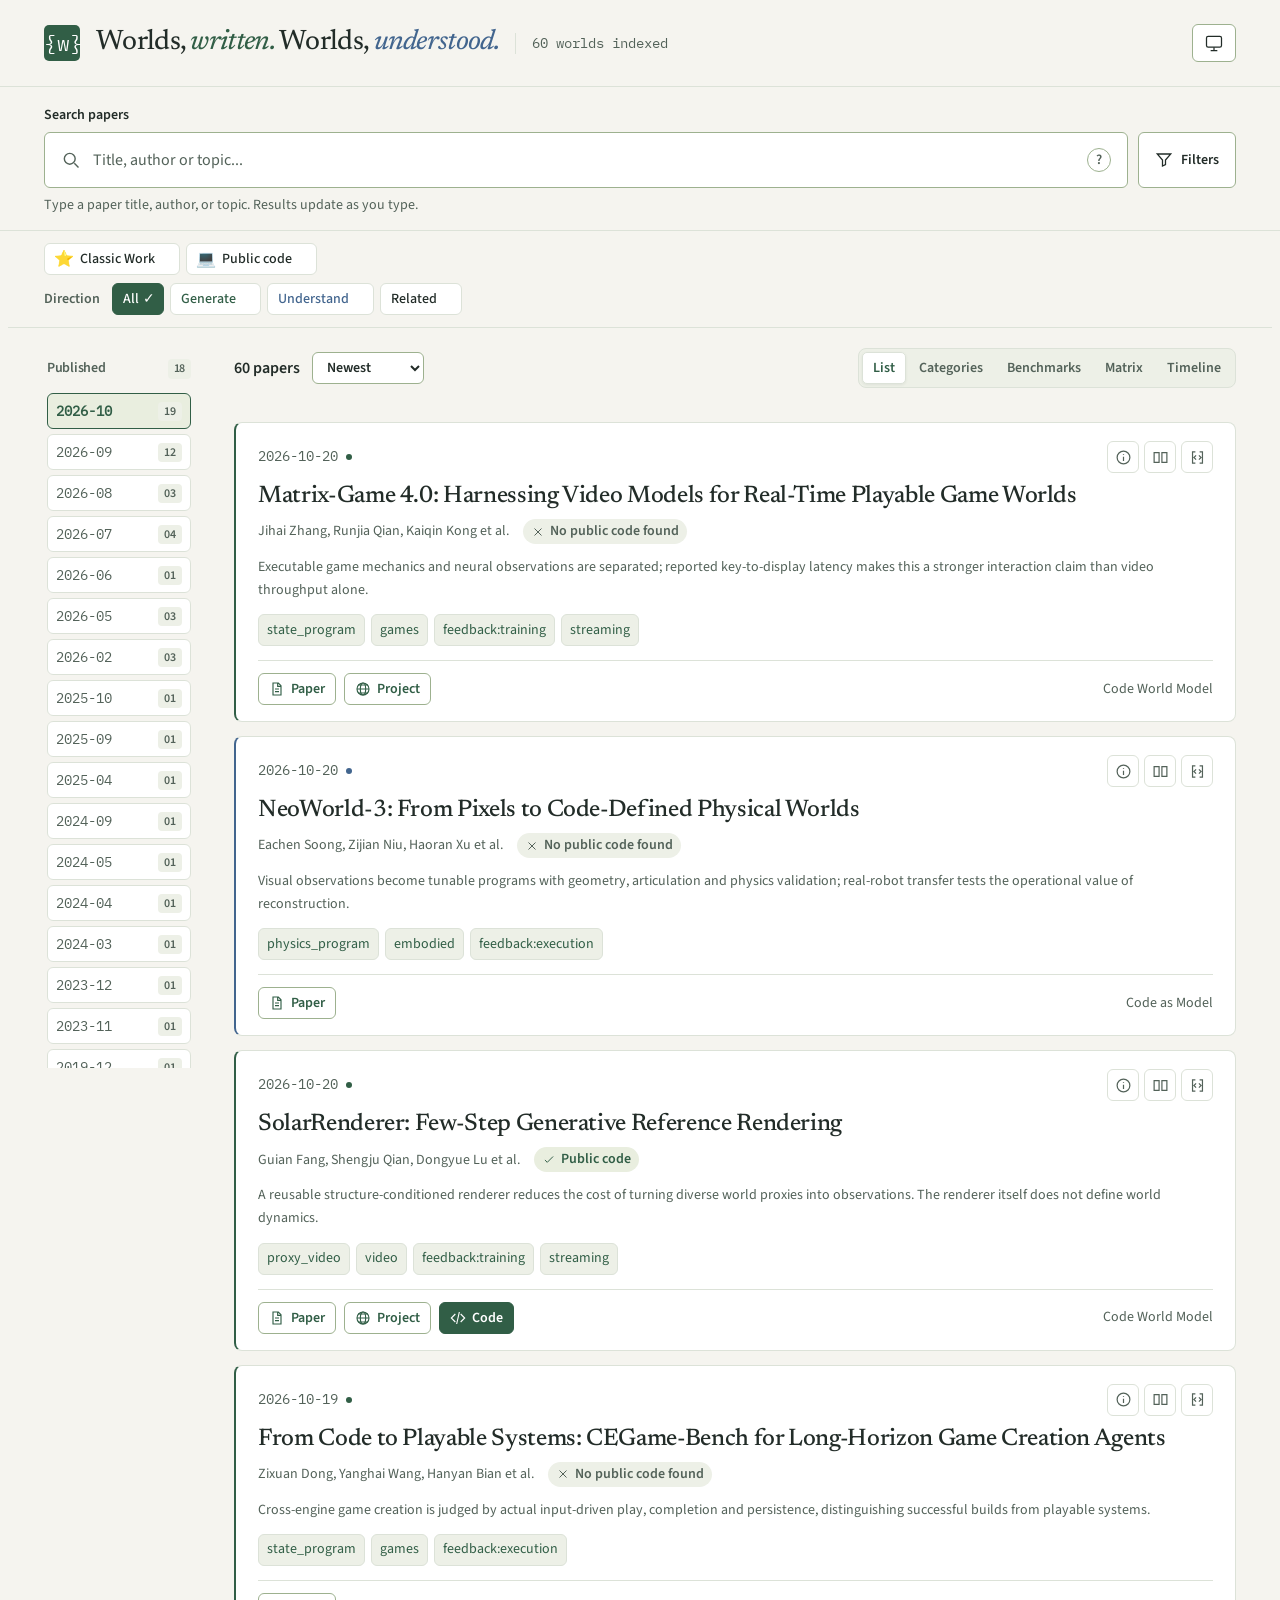
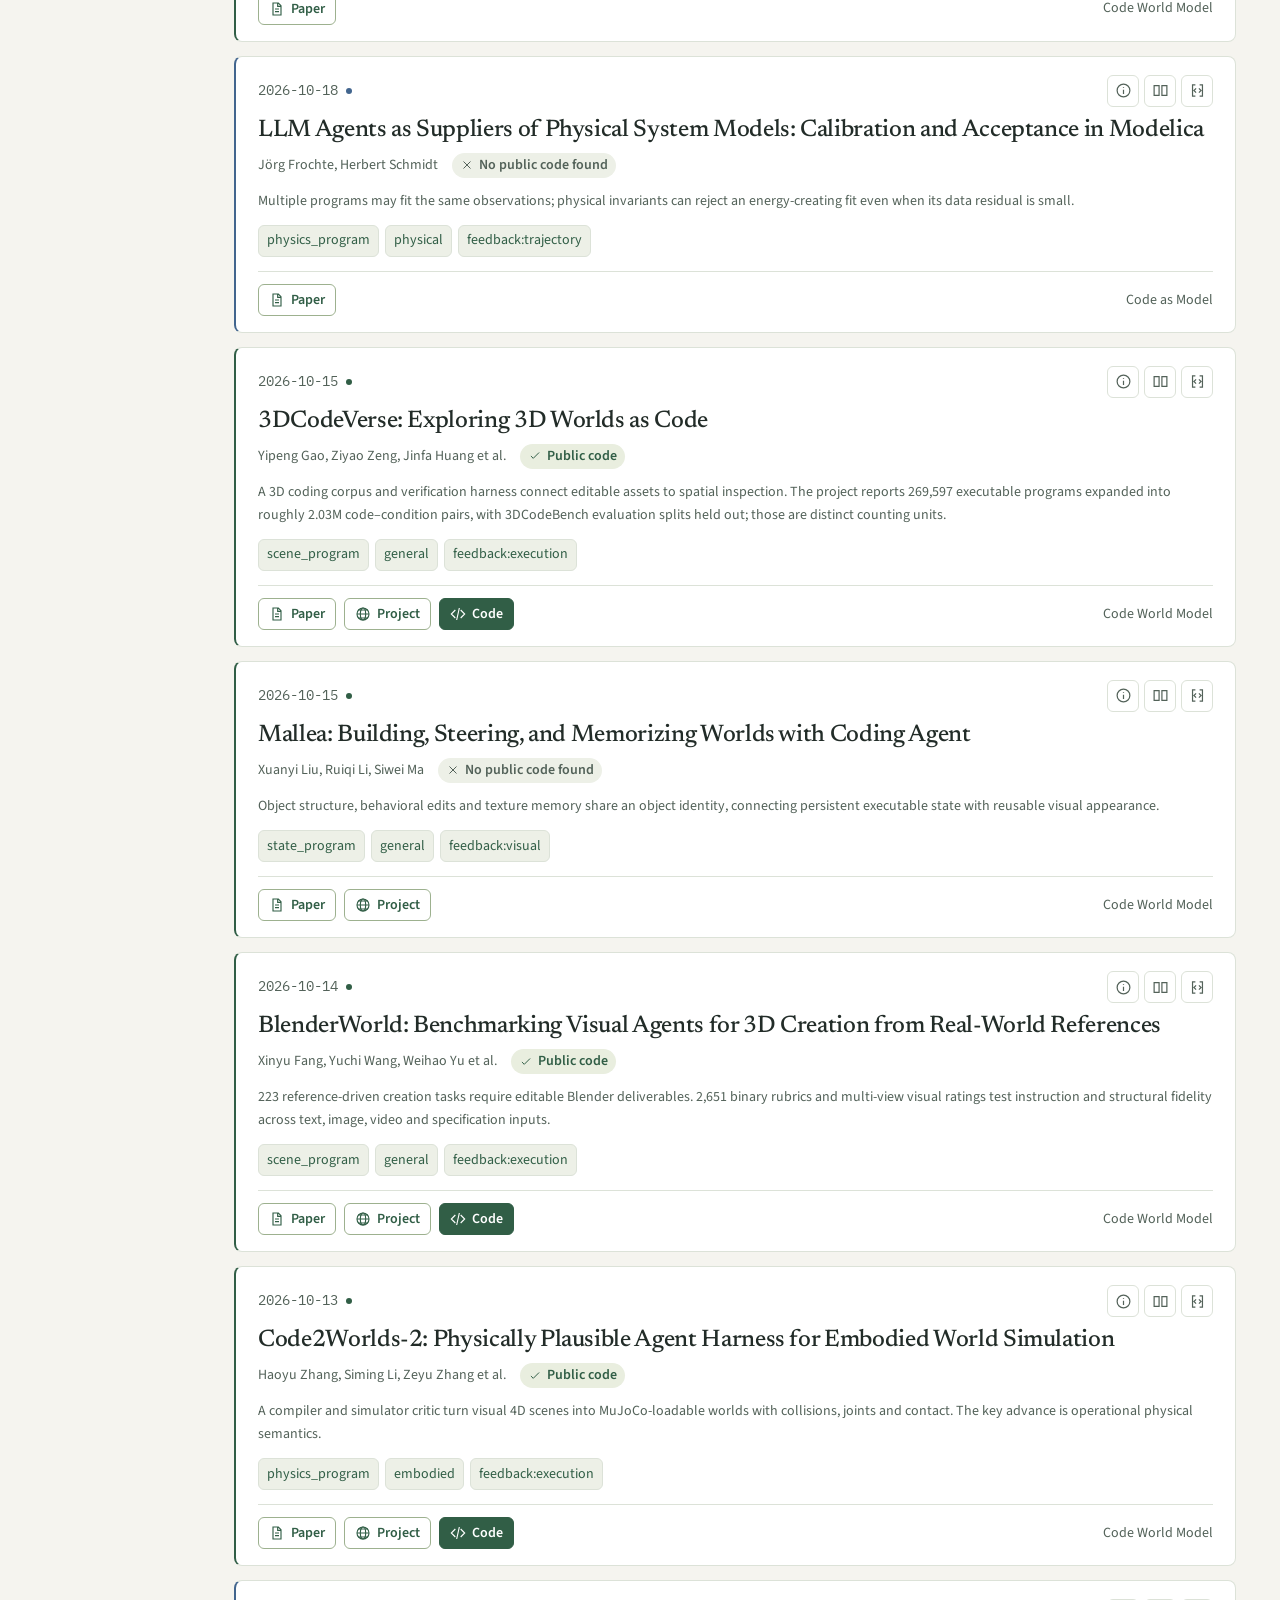
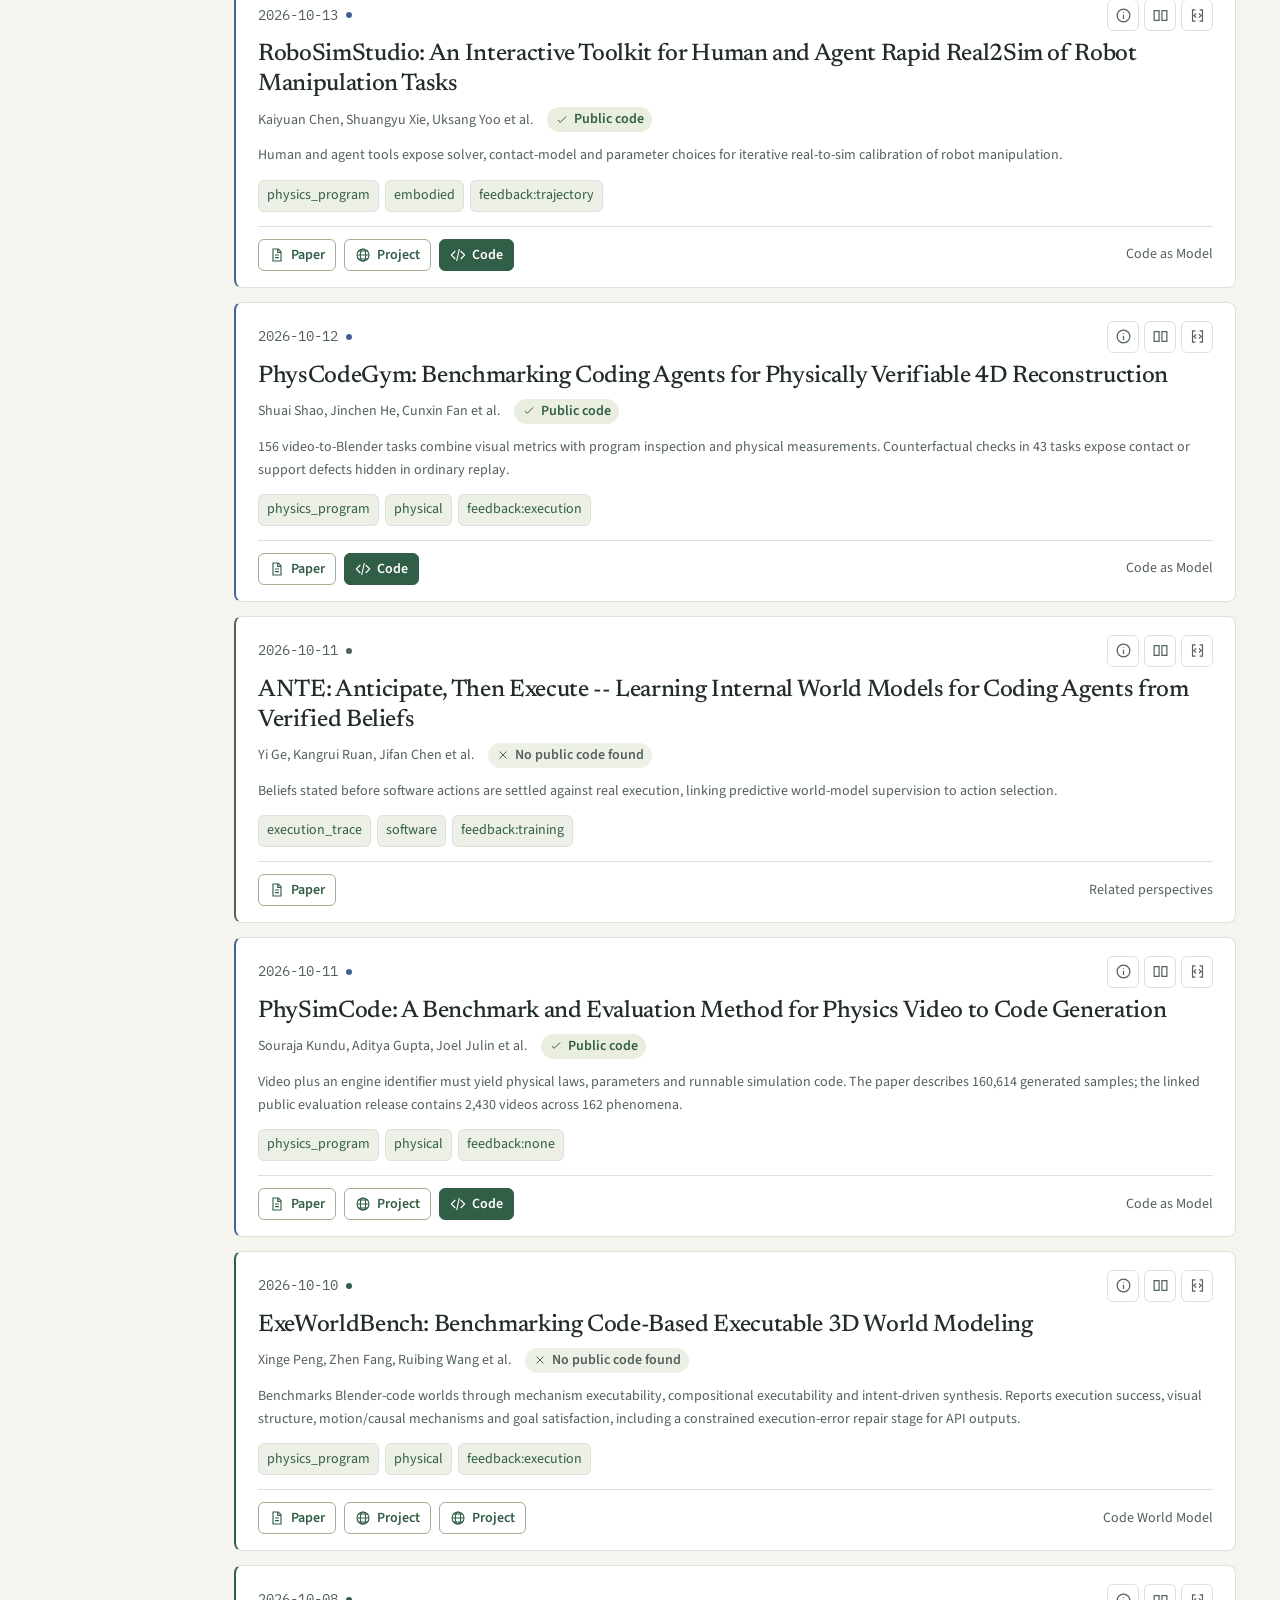
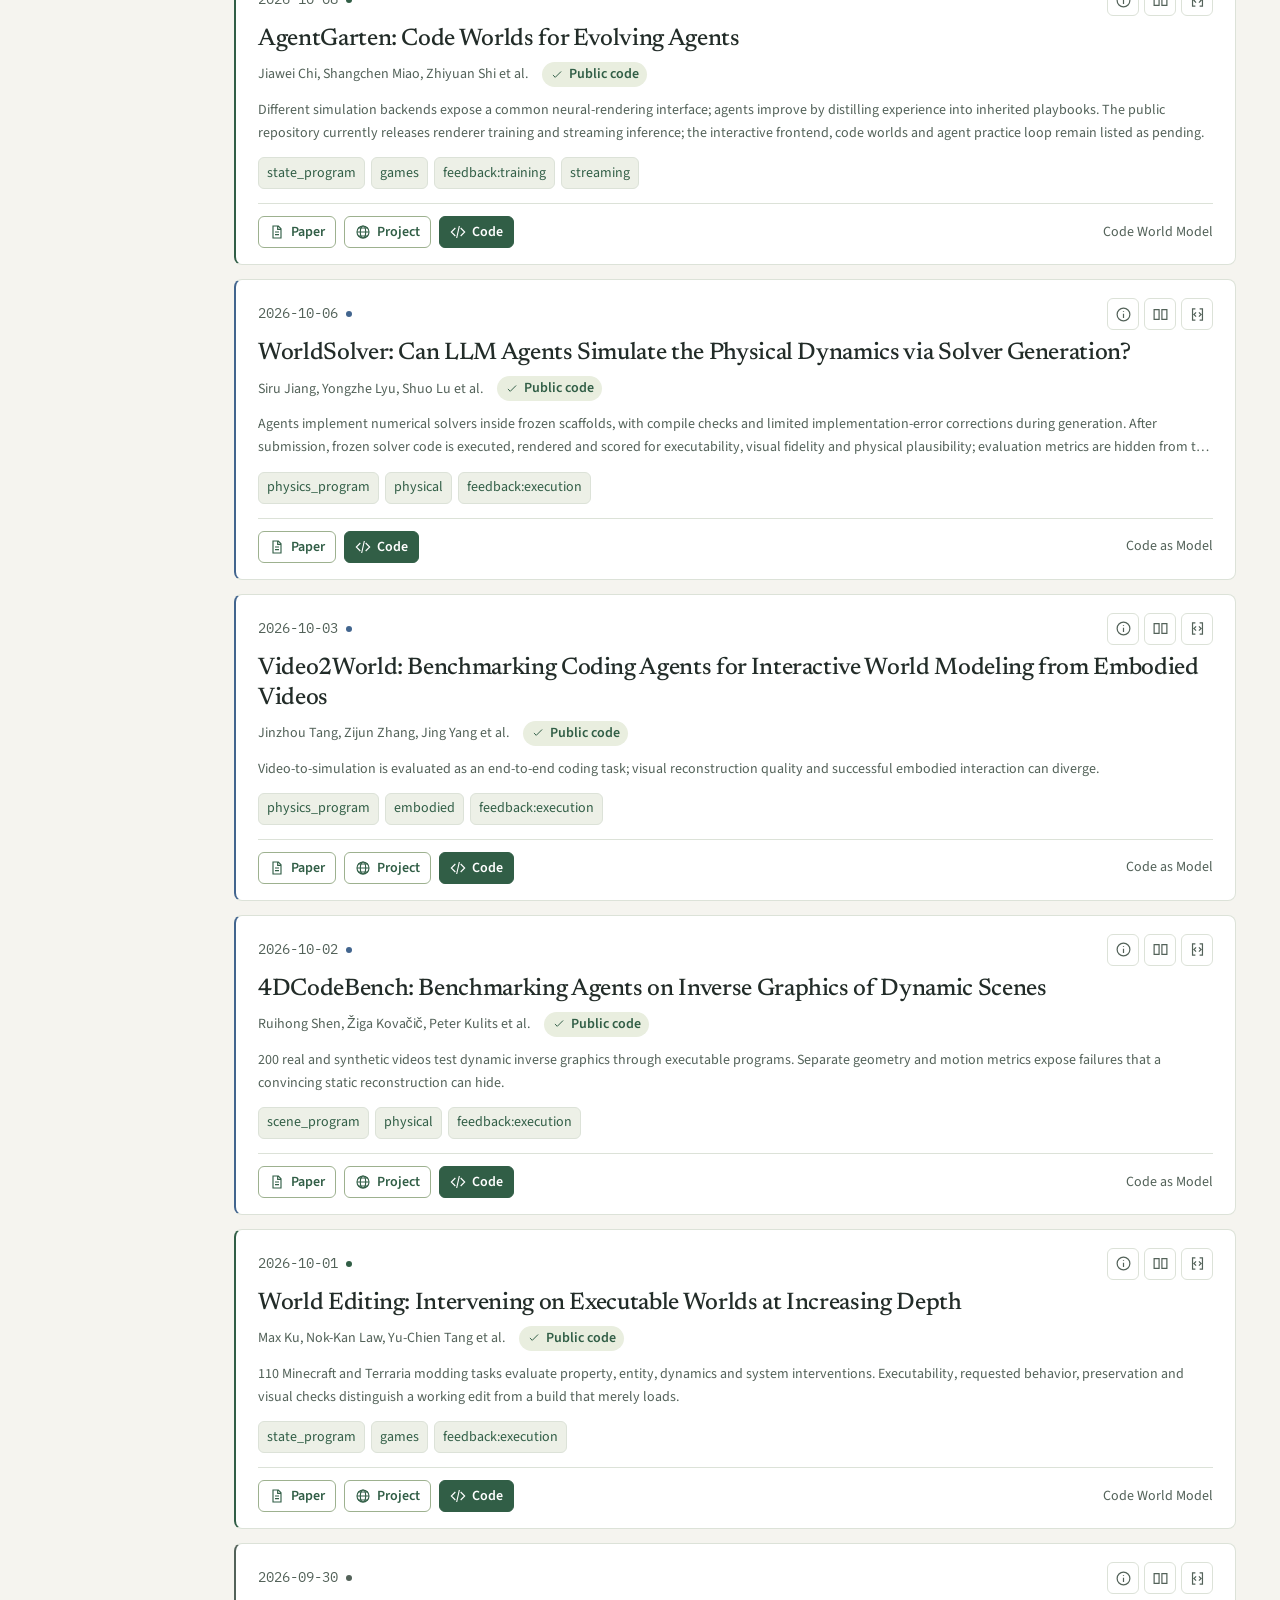
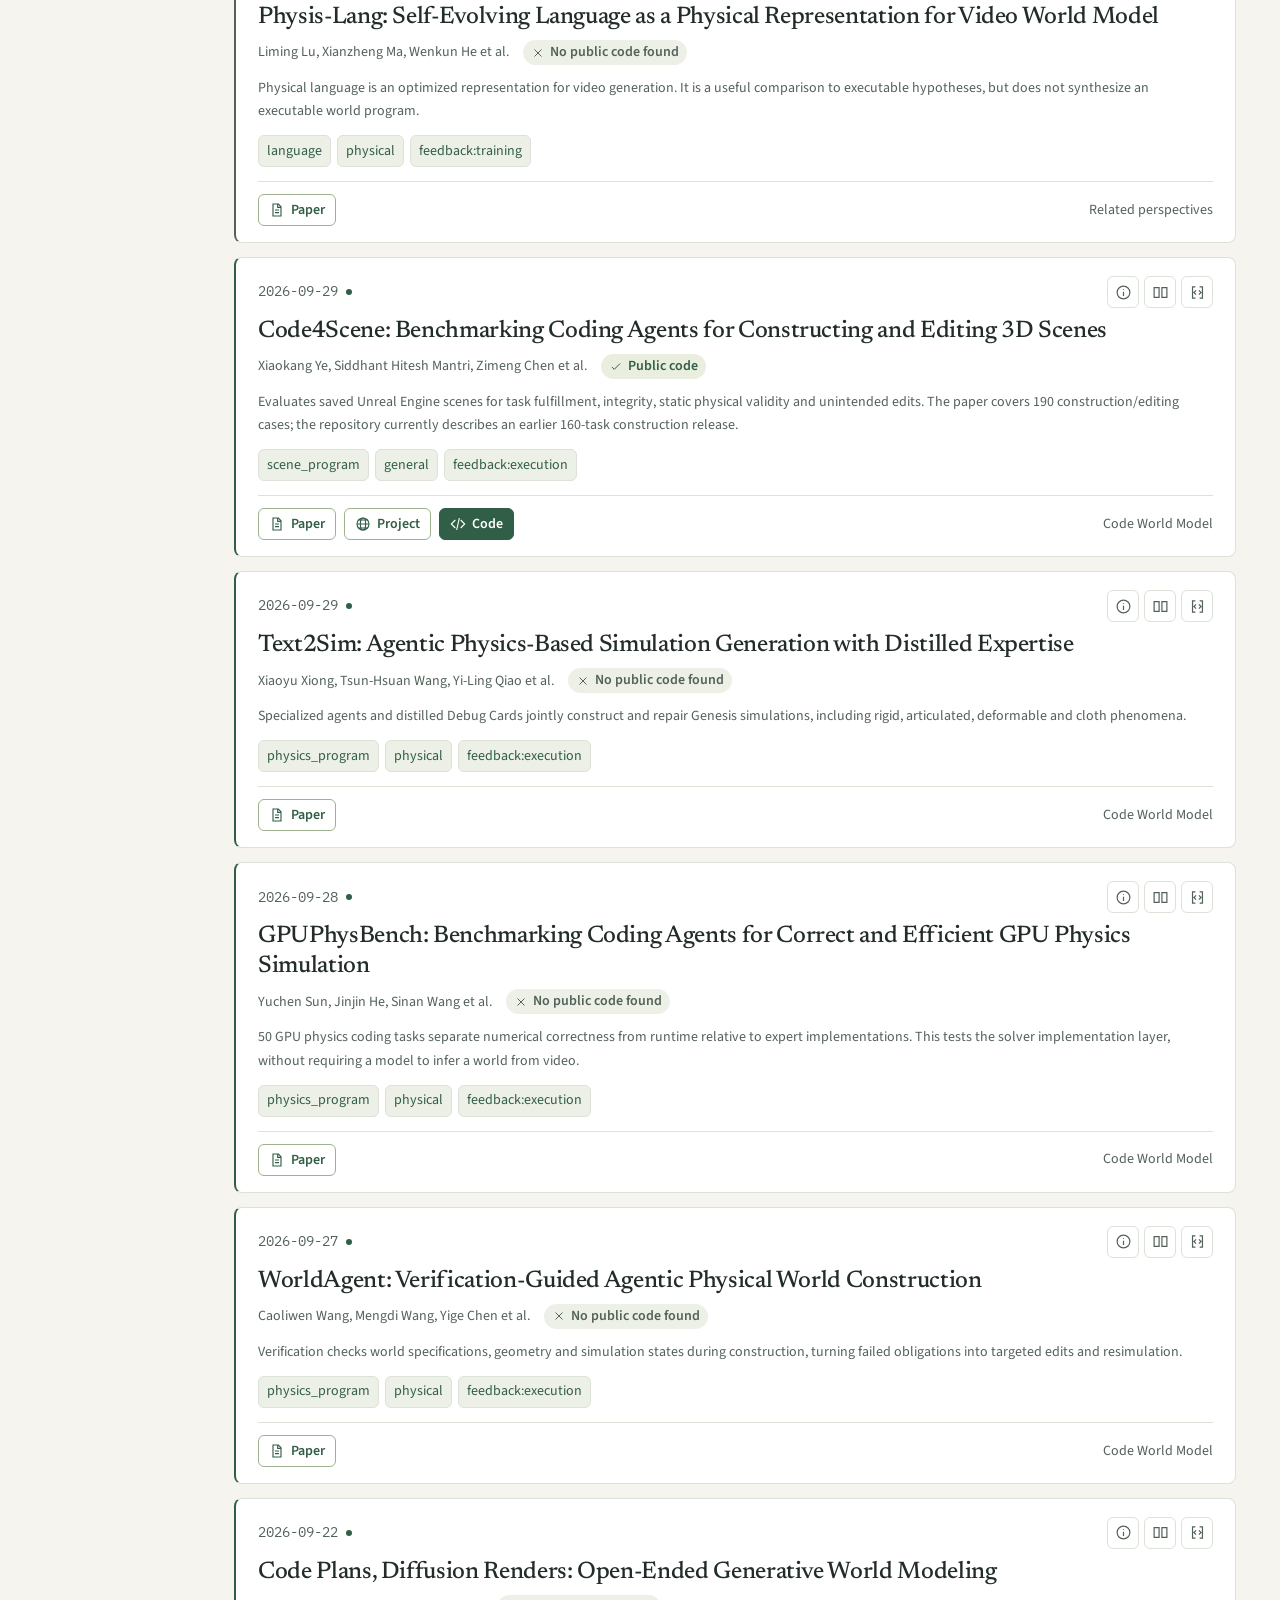
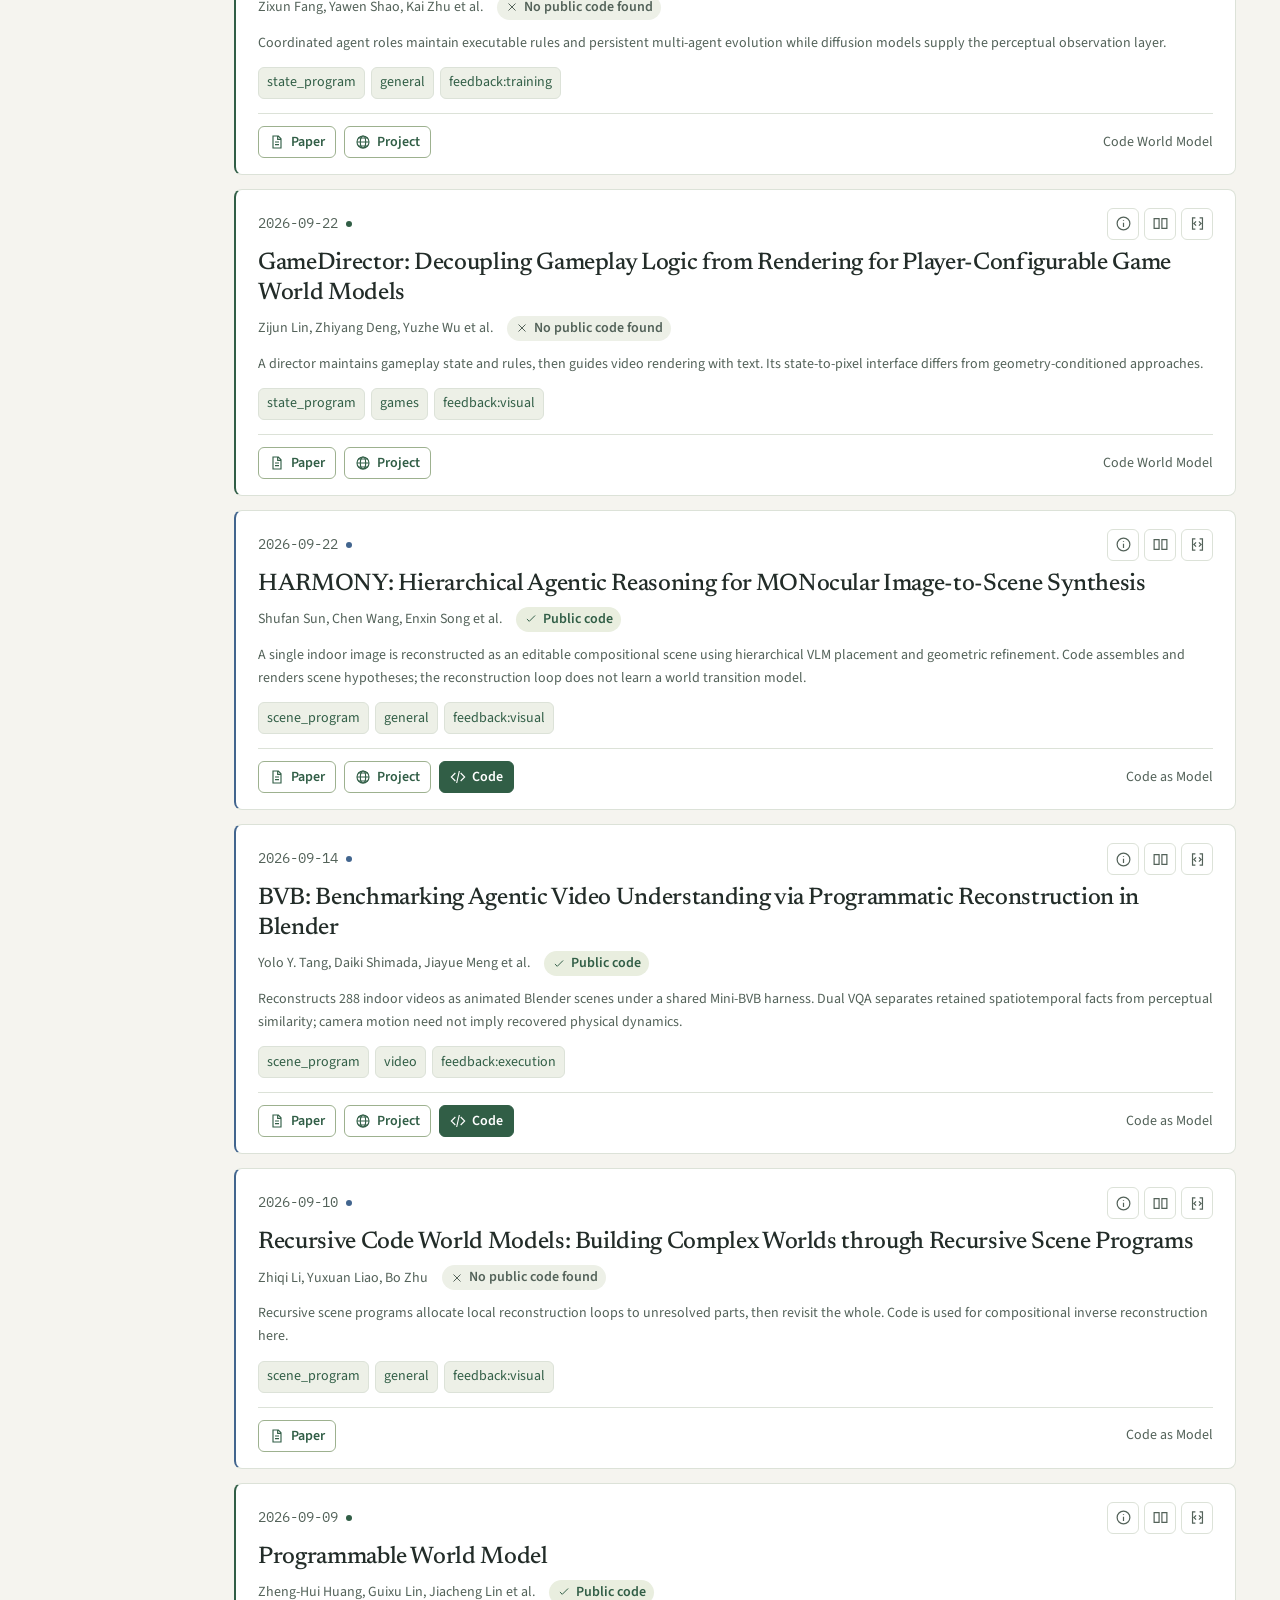
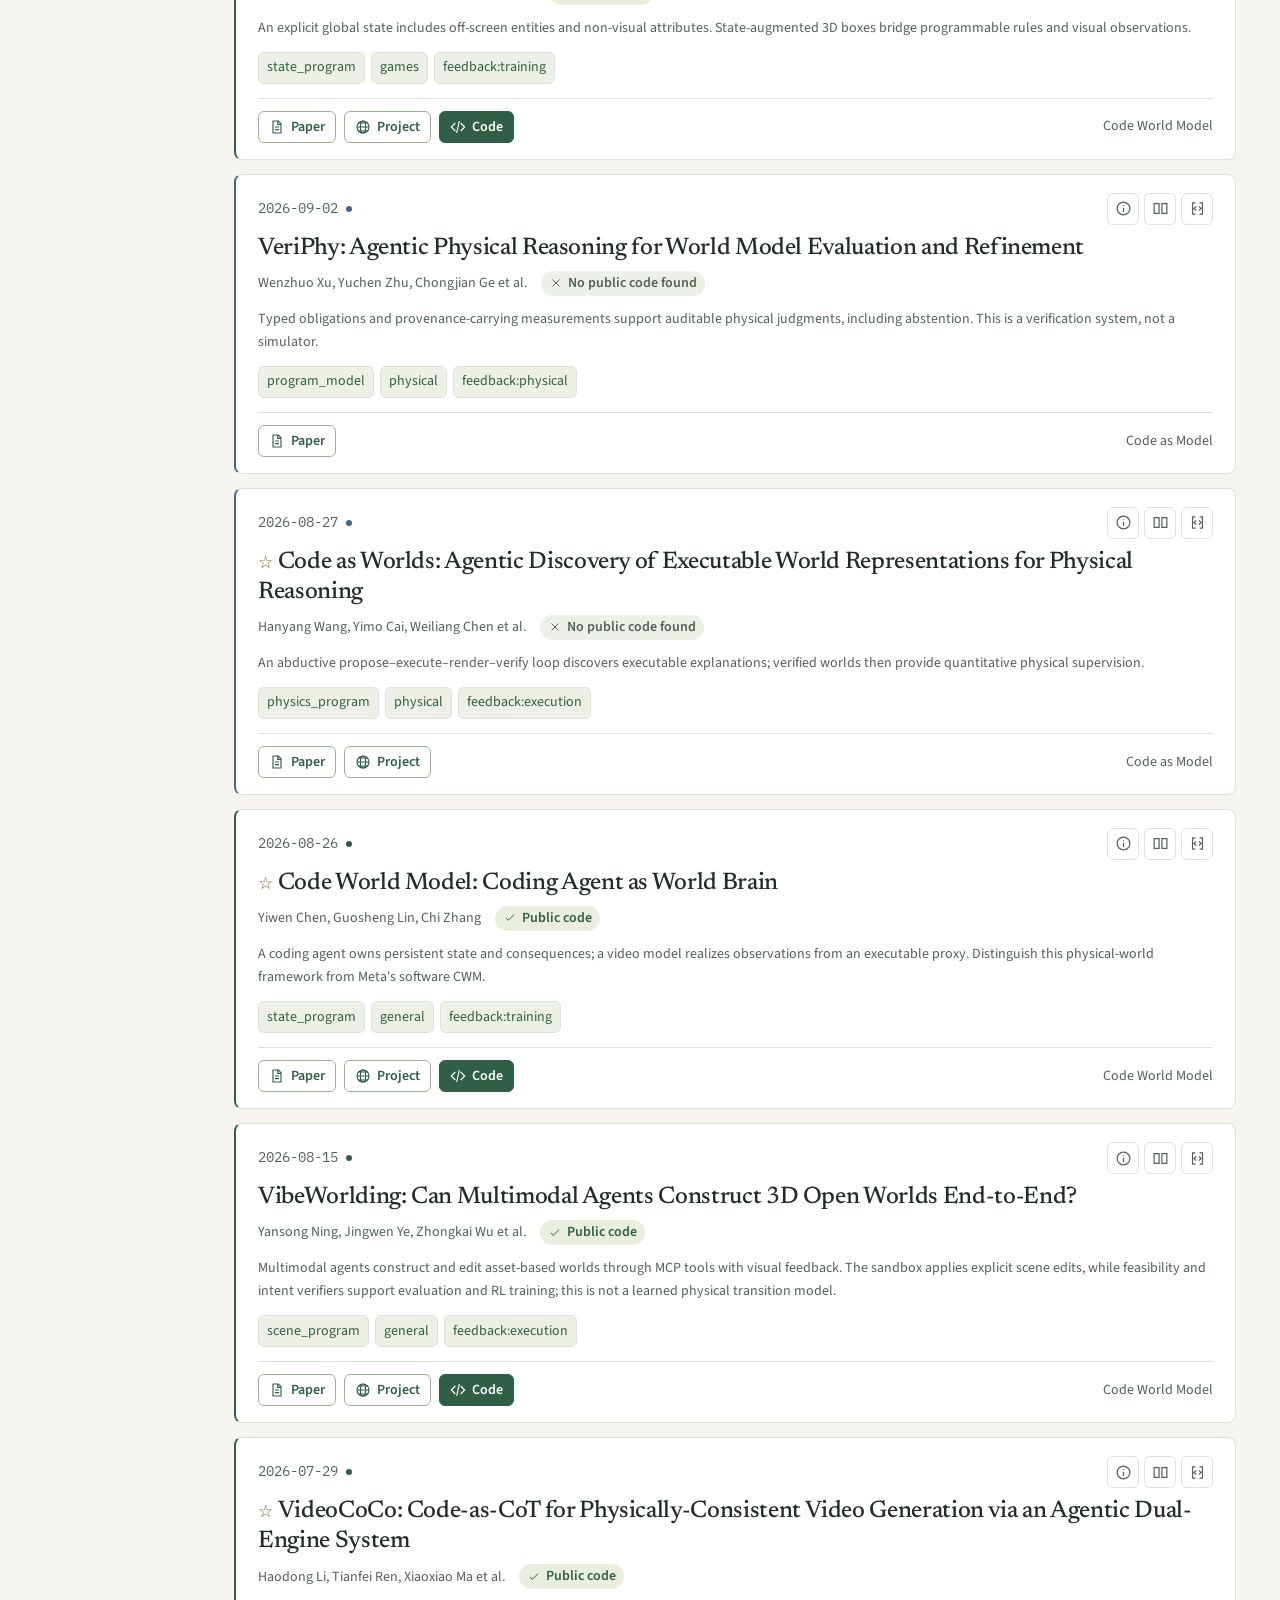
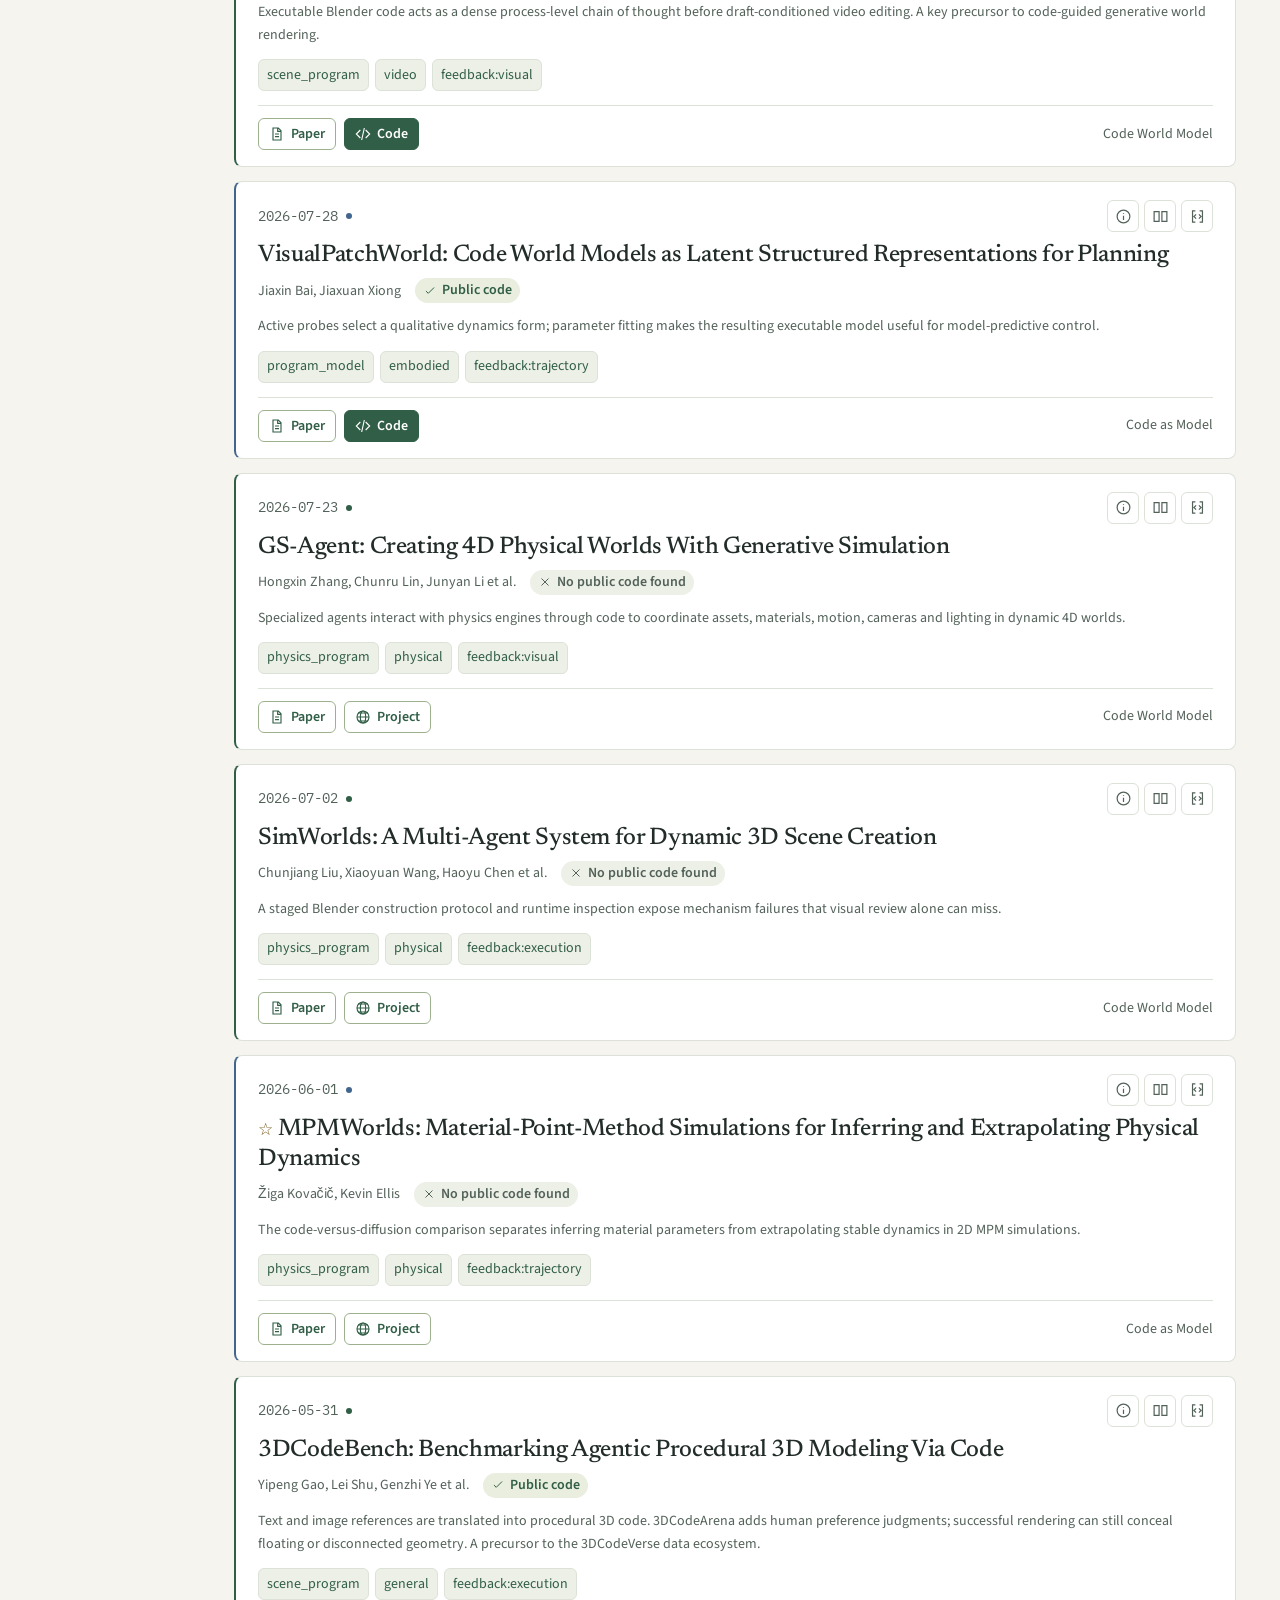
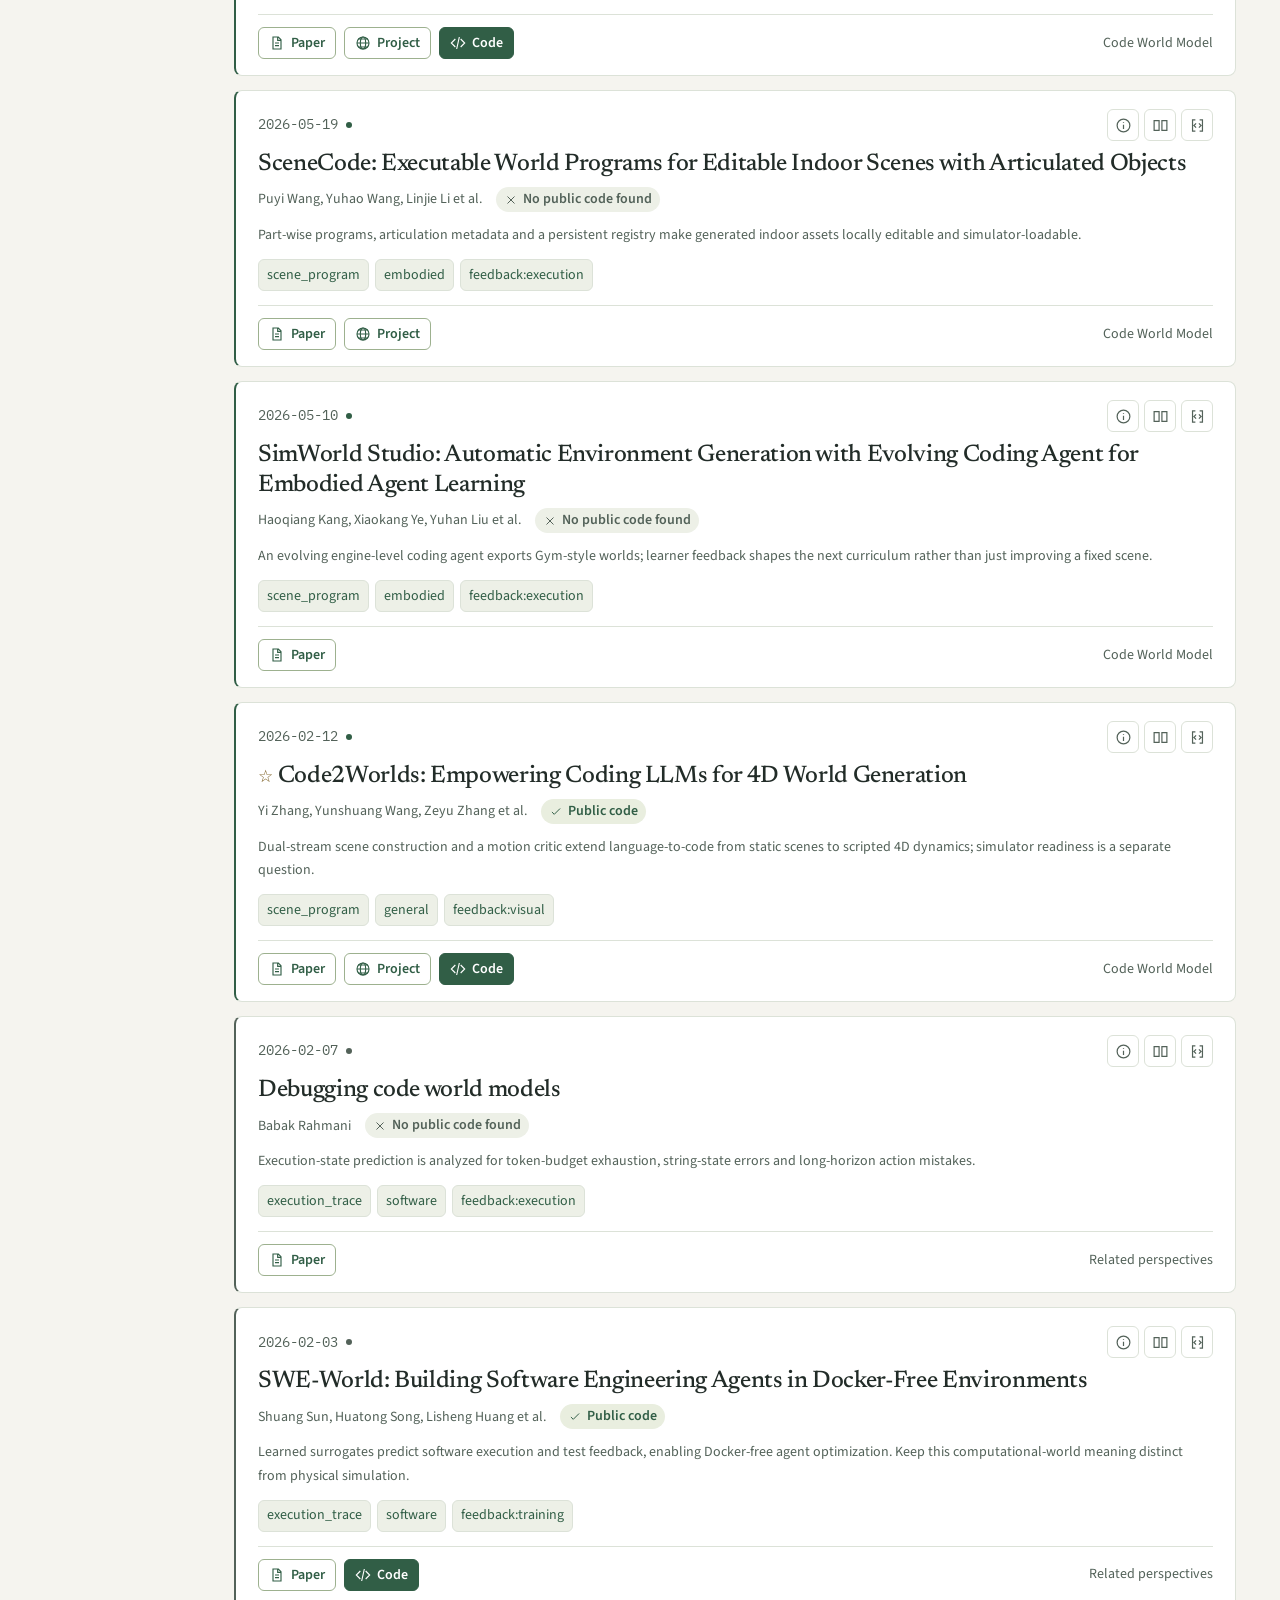
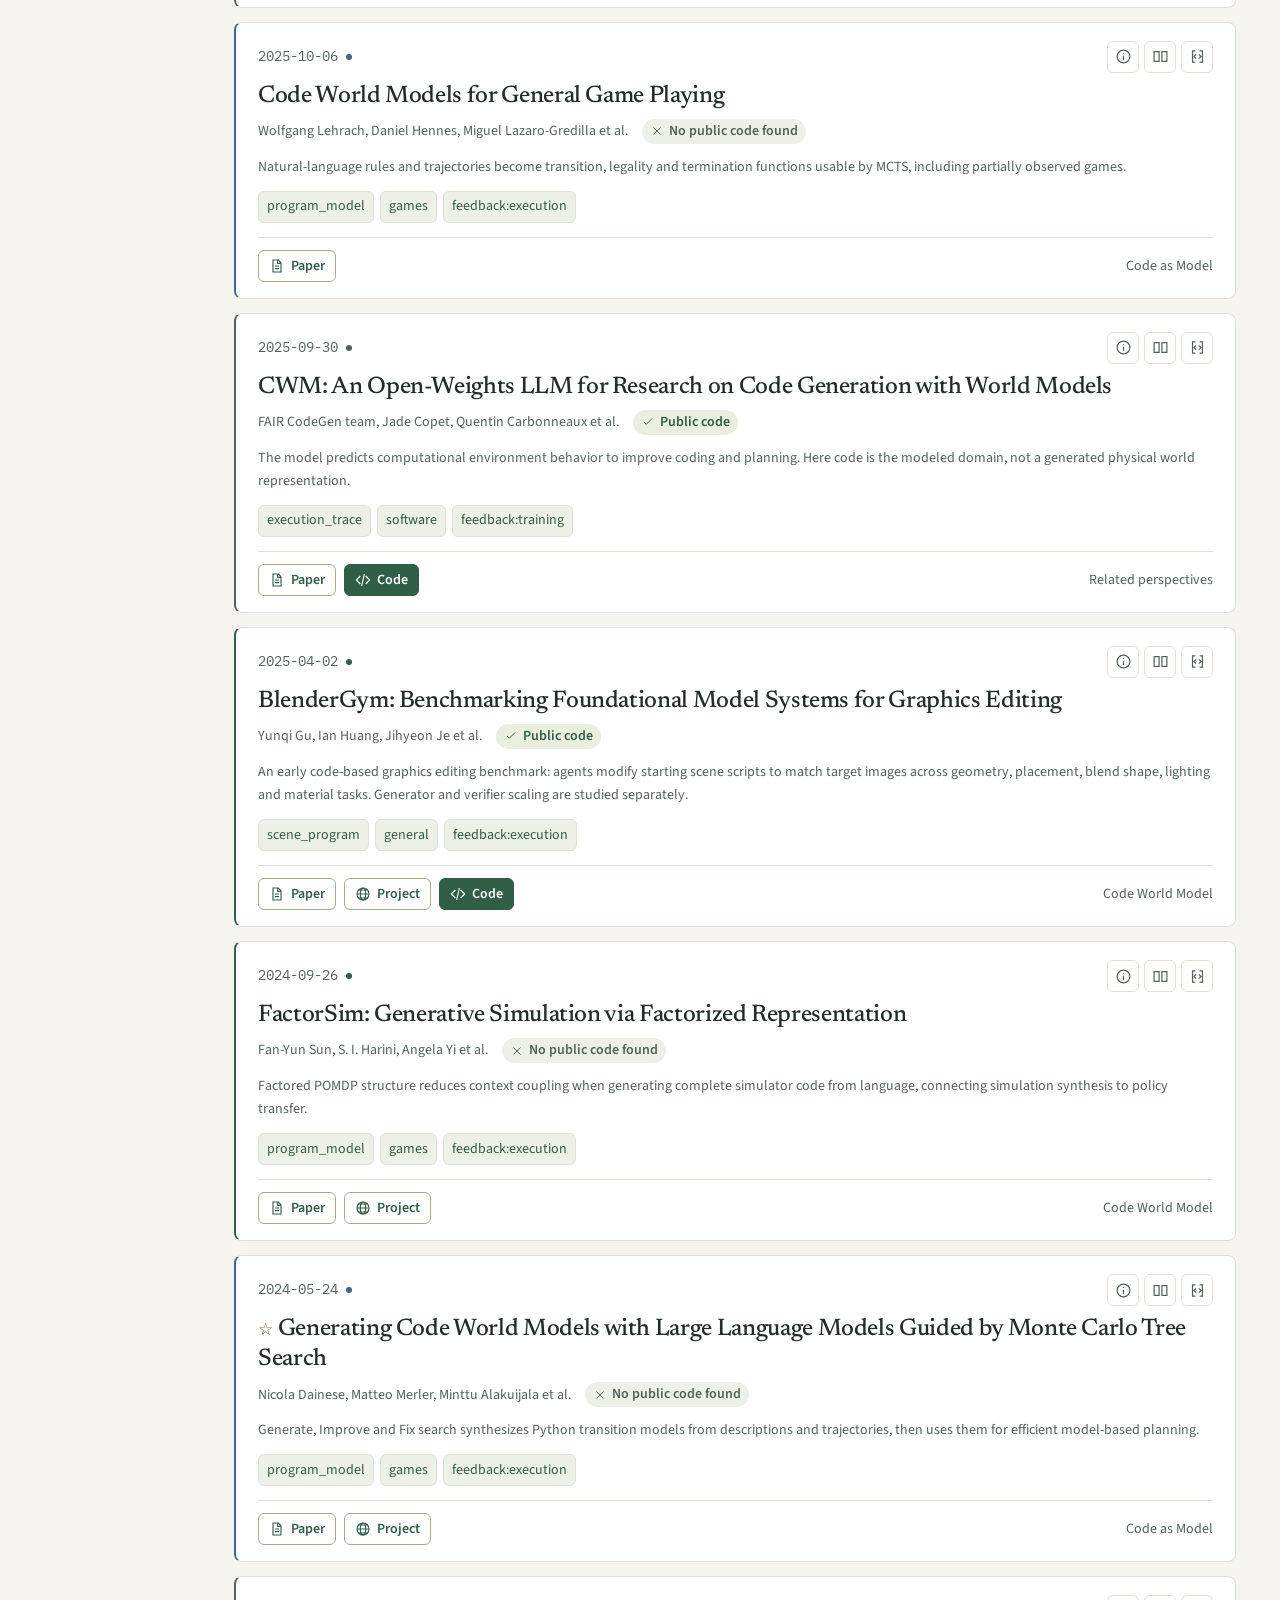
==== commit dcc7fed9: "重构论文检索首页并完善交互与验收测试" ====
--- a/site/index.html
+++ b/site/index.html
@@ -1,71 +1,70 @@
 <!doctype html>
 <html lang="en">
 <head>
-  <meta charset="utf-8">
-  <meta name="viewport" content="width=device-width, initial-scale=1">
-  <meta name="description" content="A curated research map of code world models and code as model: executable worlds, generative rendering, physical reasoning, and agent learning.">
-  <meta name="theme-color" content="#f5f4ef">
-  <title>Awesome Code World Model — Worlds, written. Worlds, understood.</title>
-  <link rel="icon" href="icon.svg" type="image/svg+xml">
-  <link rel="preload" href="fonts/newsreader-latin-normal.woff2" as="font" type="font/woff2" crossorigin>
-  <link rel="preload" href="fonts/source-sans-3-latin-normal.woff2" as="font" type="font/woff2" crossorigin>
-  <script src="theme.js"></script>
-  <link rel="stylesheet" href="style.css">
-  <link rel="stylesheet" href="theme.css">
-  <link rel="stylesheet" href="pages.css">
-  <script src="catalog.js" defer></script>
-  <script src="home.js" defer></script>
+<meta charset="utf-8"><meta name="viewport" content="width=device-width, initial-scale=1">
+<meta name="description" content="Find executable worlds. Search and compare code world models, world programs, physical reasoning and simulation research.">
+<meta name="theme-color" content="#f5f4ef">
+<title>Worlds, written. Worlds, understood. | Awesome Code World Model</title>
+<link rel="icon" href="icon.svg">
+<link rel="preload" href="fonts/newsreader-latin-normal.woff2" as="font" type="font/woff2" crossorigin>
+<link rel="preload" href="fonts/source-sans-3-latin-normal.woff2" as="font" type="font/woff2" crossorigin>
+<link rel="preload" href="fonts/ibm-plex-mono-latin-regular.woff2" as="font" type="font/woff2" crossorigin>
+<script src="theme.js"></script>
+<link rel="stylesheet" href="style.css"><link rel="stylesheet" href="theme.css"><link rel="stylesheet" href="home.css">
+<script src="catalog.js" defer></script><script src="app.js" defer></script>
 </head>
-<body class="split-page home-page">
-  <a class="skip-link" href="#main-content">Skip to content</a>
-  <header class="header wrap">
-    <a class="brand" href="index.html" aria-label="Awesome Code World Model home"><span class="brand-mark">{w}</span><span>AWESOME<br><strong>CODE WORLD MODEL</strong></span></a>
-    <nav aria-label="Main navigation"><a href="index.html" aria-current="page">Home</a><a href="papers.html">Papers</a><a href="taxonomy.html" class="nav-secondary">Taxonomy</a><a href="research.html" class="nav-secondary">Research notes</a><a href="contributing.html" class="nav-secondary">Contribute</a><a href="readme.html" id="source-link" class="source-link">Repository guide</a></nav>
-  </header>
-  <main id="main-content">
-    <section class="hero wrap">
-      <div class="hero-copy">
-        <p class="eyebrow"><span class="live-dot"></span> EXECUTABLE INTELLIGENCE / A LIVING RESEARCH INDEX</p>
-        <h1>Worlds, <em>written.</em><br>Worlds, <em class="blue-word">understood.</em></h1>
-        <p class="hero-description">A research map of <strong>code that builds worlds</strong> and <strong>code that explains them.</strong> From executable physics to generative pixels, organized around the questions that matter.</p>
-        <div class="hero-actions"><a class="button primary" href="papers.html">Browse papers <span>&#8599;</span></a><a class="text-link" href="taxonomy.html">How we classify →</a></div>
-        <div class="hero-stats" id="stats" aria-label="Collection statistics"></div>
-      </div>
-      <div class="world-diagram" aria-label="Code connects world generation and understanding">
-        <div class="diagram-head"><span>THE EXECUTABLE WORLD LOOP</span><span>01 ↔ 02</span></div>
-        <div class="diagram-intent"><span class="node-dot green"></span> INTENT / OBSERVATION</div>
-        <svg class="world-svg" viewBox="0 0 430 260" role="img" aria-label="An isometric world whose geometry and rules are represented by code">
-          <defs><pattern id="grid" width="28" height="16" patternUnits="userSpaceOnUse"><path d="M14 0 28 8 14 16 0 8Z" fill="none" stroke="var(--diagram-grid)" stroke-width=".5"/></pattern></defs>
-          <path d="M30 144 213 42 402 146 216 251Z" fill="var(--diagram-floor)" stroke="var(--border-selected)"/>
-          <path d="M30 144 213 42 402 146 216 251Z" fill="url(#grid)"/>
-          <path d="m103 127 90-51 89 51-90 51Z" fill="var(--diagram-top)" stroke="var(--diagram-stroke)"/>
-          <path d="m103 127 89 51v-73l-89-51Z" fill="var(--diagram-left)" stroke="var(--diagram-stroke)"/>
-          <path d="m192 178 90-51V54l-90 51Z" fill="var(--diagram-right)" stroke="var(--diagram-stroke)"/>
-          <path d="m103 54 90-51 89 51-90 51Z" fill="var(--diagram-top)" stroke="var(--diagram-stroke)"/>
-          <path d="m270 186 41-23v-41l-41 23Z" fill="var(--diagram-blue-right)" stroke="var(--blue)"/><path d="m229 163 41 23v-41l-41-23Z" fill="var(--diagram-blue-left)" stroke="var(--blue)"/><path d="m229 122 41-23 41 23-41 23Z" fill="var(--diagram-blue-top)" stroke="var(--blue)"/>
-          <path d="m73 169 27-15 29 16-28 16Z" fill="var(--diagram-marker)" stroke="var(--warning)"/>
-          <path d="m102 202 56 30 44-24M323 83l58 32v37" fill="none" stroke="var(--green)" class="loop-path" stroke-dasharray="4 5"/>
-          <path d="m327 195 22-13m-5-3 5 3-1 6" fill="none" stroke="var(--blue)" stroke-width="1.5"/>
-          <circle cx="65" cy="123" r="4" fill="var(--green)"/><circle cx="351" cy="166" r="4" fill="var(--blue)"/>
-          <text x="17" y="211" fill="var(--muted)" font-size="10" font-family="monospace">state(t + 1)</text><text x="298" y="63" fill="var(--muted)" font-size="10" font-family="monospace">world.step(a)</text>
-        </svg>
-        <div class="code-strip"><span>def</span> step(state, action):<br>&nbsp;&nbsp;<span>return</span> rules.apply(state, action)</div>
-        <div class="diagram-footer"><span>GENERATE <b>↘</b></span><span class="loop-label">EXECUTE · OBSERVE · VERIFY</span><span><b>↗</b> UNDERSTAND</span></div>
-      </div>
-    </section>
-    <section class="research-map wrap" id="research-map" aria-labelledby="map-title">
-      <div class="section-heading"><p class="eyebrow" id="map-title">TWO DIRECTIONS. ONE EXECUTABLE REPRESENTATION.</p><a class="text-link" href="taxonomy.html">Read the taxonomy ↗</a></div>
-      <div class="track-cards">
-        <a class="track-card generation" href="papers.html?track=generation"><span class="track-number">01 / GENERATION</span><span class="track-title">Code World Model <span>↗</span></span><span class="track-description">Build the scene. Write the rules. Render the world.</span><span class="flow">INTENT <b>→</b> PROGRAM <b>→</b> WORLD</span></a>
-        <a class="track-card understanding" href="papers.html?track=understanding"><span class="track-number">02 / UNDERSTANDING</span><span class="track-title">Code as Model <span>↗</span></span><span class="track-description">Observe the world. Infer a program. Test an explanation.</span><span class="flow">OBSERVATION <b>→</b> PROGRAM <b>→</b> REASONING</span></a>
-      </div>
-    </section>
-    <section class="collection-updates wrap" aria-label="Collection updates">
-      <div class="updates-layout"><section aria-labelledby="news-title"><h2 id="news-title"><span class="update-label">NEWS</span> News &amp; Updates</h2><div id="news-list"></div><details class="news-archive"><summary class="text-link updates-more">All updates &#8594;</summary><div id="news-archive"></div></details></section><section aria-labelledby="recent-title"><h2 id="recent-title"><span class="update-label papers-label">PAPERS</span> Recent Paper Updates</h2><div id="recent-updates" class="recent-updates"></div><a class="text-link updates-more" href="papers.html">View all papers &#8594;</a></section></div>
-    </section>
-    <section class="reading-section wrap" id="reading" aria-labelledby="reading-title"><div class="section-heading"><div><p class="eyebrow">START SOMEWHERE</p><h2 id="reading-title">Four paths through the field.</h2></div><span class="muted">A reading order, not a claim of priority.</span></div><div id="reading-paths" class="reading-paths"></div></section>
-    <section class="home-library-cta wrap" aria-labelledby="browse-title"><div><p class="eyebrow">GO FROM THE MAP TO THE WORK</p><h2 id="browse-title">Find your next paper.</h2><p>Search the collection, explore benchmarks, and compare the mechanisms.</p></div><a class="button primary" href="papers.html">Open the paper library <span>&#8599;</span></a></section>
-  </main>
-  <footer class="footer wrap"><a class="brand" href="index.html"><span class="brand-mark">{w}</span><strong>Awesome Code World Model</strong></a><p>Curated in the open. Built around executable ideas.</p><div><a href="taxonomy.html">分类说明 / Taxonomy</a><a href="contributing.html">Contribute</a><span id="checked-date"></span></div></footer>
-</body>
-</html>
+<body class="command-home">
+<a class="skip-link" href="#results">Skip to results</a>
+<header class="header command-header">
+<a class="command-brand" href="index.html" aria-label="Awesome Code World Model home"><span class="brand-mark">{w}</span></a>
+<h1>Worlds, <em>written.</em> Worlds, <em>understood.</em></h1>
+<span class="header-count" id="catalog-count"></span>
+</header>
+<main id="library">
+<section class="command-toolbar" aria-label="Search the collection">
+<div class="command-toolbar-inner">
+<label class="search-label" for="search">Search papers</label>
+<div class="command-input-row">
+<div class="command-box"><svg class="search-icon" width="20" height="20" viewBox="0 0 24 24" fill="none" stroke="currentColor" stroke-width="1.7" aria-hidden="true"><circle cx="10.5" cy="10.5" r="6.5"/><path d="m16 16 5 5"/></svg>
+<input id="search" type="text" inputmode="search" role="combobox" aria-autocomplete="list" aria-expanded="false" aria-controls="completions" aria-describedby="command-help" aria-keyshortcuts="/ Control+k Meta+k Escape" placeholder="Title, author or topic..." autocomplete="off" spellcheck="false">
+<button id="search-clear" class="search-clear" aria-label="Clear search" type="button" hidden>&times;</button>
+<button class="syntax-help" id="syntax-open" type="button" aria-label="Query syntax" aria-haspopup="dialog" aria-controls="syntax-dialog" aria-describedby="syntax-tooltip" title="Query syntax"><span aria-hidden="true">?</span><span id="syntax-tooltip" class="syntax-tooltip" role="tooltip">Query syntax</span></button>
+</div>
+<button id="filter-open" class="filter-open" type="button" aria-haspopup="dialog" aria-controls="filter-dialog"><svg width="18" height="18" viewBox="0 0 24 24" fill="none" stroke="currentColor" stroke-width="1.7" aria-hidden="true"><path d="M3 4h18l-7 8v6l-4 2v-8z"/></svg>Filters <span id="filter-count" hidden></span></button>
+<div id="completions" class="completions" role="listbox" aria-label="Query suggestions" hidden></div>
+</div>
+<p id="command-help" class="search-guidance">Type a paper title, author, or topic. Results update as you type.</p>
+</div></section>
+<section class="browse-tags" aria-label="Research direction, classic works and code filters">
+<div id="browse-tags" class="tag-cloud" role="group" aria-label="Browse papers by tag"></div>
+<div id="direction-topics" class="direction-topics tag-cloud" role="group" aria-label="Research subcategories" hidden></div>
+</section>
+<div class="command-layout">
+<aside class="commit-log" aria-label="Publication timeline"><div class="commit-sticky"><h2>Published <span id="month-total"></span></h2><nav id="month-nav" aria-label="Publication months"></nav></div></aside>
+<section class="command-results" id="results" tabindex="-1" aria-label="Research results">
+<div class="results-toolbar"><div class="results-summary"><p id="result-count" role="status" aria-live="polite" aria-atomic="true">Loading collection...</p><label class="sr-only" for="result-sort">Sort papers</label><select id="result-sort" data-facet="sort" aria-label="Sort papers"><option value="newest">Newest</option><option value="oldest">Oldest</option><option value="title">Title A-Z</option></select></div>
+<div class="view-switch" role="group" aria-label="Display format"><button data-view="list" aria-pressed="true">List</button><button data-view="categories" aria-pressed="false">Categories</button><button data-view="benchmarks" aria-pressed="false">Benchmarks</button><button data-view="matrix" aria-pressed="false">Matrix</button><button data-view="timeline" aria-pressed="false">Timeline</button></div></div>
+<div id="query-status" class="query-status" role="status" aria-live="polite"></div>
+<div id="active-filters" class="command-active"></div>
+<div id="result-context" class="result-context" hidden></div>
+<div id="paper-list"><p class="loading">Reading the research index...</p></div>
+<noscript><p>Search needs JavaScript. Read the <a href="readme.html">complete static collection</a> or download <a href="papers.csv">CSV</a>.</p></noscript>
+<p class="index-end"><span aria-hidden="true">//</span> A map of mechanisms, not a leaderboard. <a href="contributing.html">Add a missing world &nearr;</a></p>
+</section></div>
+</main>
+<footer class="command-footer"><span id="checked-date"></span><nav aria-label="More resources"><a href="taxonomy.html">Taxonomy</a><a href="research.html">Research notes</a><a href="contributing.html">Contribute</a><a id="github-link" href="https://github.com/awesome-cwm/Awesome-Code-World-Model">GitHub</a><a href="papers.bib" download>BibTeX</a><a href="papers.csv" download>CSV</a></nav></footer>
+<dialog id="filter-dialog" class="filter-dialog" aria-labelledby="filter-title"><div class="dialog-top"><div><span class="eyebrow">REFINE THE QUERY</span><h2 id="filter-title">Find your kind of world.</h2></div><button class="close-dialog" aria-label="Close filters">&times;</button></div>
+<p class="filter-intro">Every selection becomes a command in the search bar.</p>
+<div id="home-facets" class="home-facets"></div>
+<div class="filter-dialog-footer"><button data-reset class="text-link">Clear filters</button><button id="filter-done" class="button primary">Show results</button></div></dialog>
+<dialog id="syntax-dialog" aria-labelledby="syntax-title"><div class="dialog-top"><h2 id="syntax-title">A small language for finding worlds.</h2><button class="close-dialog" aria-label="Close query help">&times;</button></div>
+<p>Mix words with commands. Filters combine with AND; one value per field. Values are suggested as you type <code>key:</code>. Quoted text searches an exact phrase.</p>
+<pre class="bibtex">physics track:understand code:yes
+track:generate dim:representation=scene_program
+collection:benchmarks month:2026-10 sort:oldest</pre>
+<dl id="syntax-reference" class="syntax-reference"></dl><p><kbd>/</kbd> or <kbd>Ctrl K</kbd> to search. <kbd>Esc</kbd> clears. <kbd>&uarr;</kbd> <kbd>&darr;</kbd> to choose, <kbd>Enter</kbd> / <kbd>Tab</kbd> to complete.</p></dialog>
+<div id="compare-tray" class="compare-tray" hidden><span id="compare-count"></span><button id="compare-open" class="button primary">Compare selected</button><button id="compare-clear" class="text-link">Clear</button></div>
+<dialog id="detail-dialog" aria-labelledby="dialog-title"><div class="dialog-top"><span class="eyebrow">RESEARCH RECORD</span><button class="close-dialog" aria-label="Close paper details">&times;</button></div><div id="detail-content"></div></dialog>
+<dialog id="compare-dialog" class="compare-dialog" aria-labelledby="compare-title"><div class="dialog-top"><h2 id="compare-title">Compare the mechanisms.</h2><button class="close-dialog" aria-label="Close comparison">&times;</button></div><div id="compare-content"></div></dialog>
+<div id="toast" class="toast" role="status" hidden></div>
+</body></html>
--- a/site/style.css
+++ b/site/style.css
@@ -96,59 +96,14 @@
   padding:10px 15px;
   border-radius:var(--radius-md)
 }
-.hero {
-  display:grid;
-  grid-template-columns:1.2fr 1fr;
-  gap:56px;
-  padding-top:46px;
-  padding-bottom:42px;
-  align-items:center
-}
+
 .eyebrow {
   font:var(--text-xs) var(--mono);
   letter-spacing:.8px;
   color:var(--muted);
   line-height:1.7
 }
-.live-dot {
-  display:inline-block;
-  width:6px;
-  height:6px;
-  border-radius:50%;
-  background:var(--green);
-  margin-right:6px
-}
-.hero h1 {
-  font-size:clamp(36px,3.5vw,50px);
-  line-height:1.16;
-  letter-spacing:-1.5px;
-  font-weight:500;
-  margin:18px 0 20px
-}
-.hero h1 em {
-  font-family:Georgia,"Times New Roman",serif;
-  font-weight:400;
-  color:var(--green)
-}
-.hero h1 .blue-word {
-  color:var(--blue)
-}
-.hero-description {
-  font-size:var(--text-base);
-  line-height:1.75;
-  max-width:520px;
-  color:var(--muted)
-}
-.hero-description strong {
-  font-weight:500;
-  color:var(--ink)
-}
-.hero-actions {
-  display:flex;
-  align-items:center;
-  gap:24px;
-  margin-top:28px
-}
+
 .button {
   display:inline-flex;
   align-items:center;
@@ -170,181 +125,7 @@
   font-size:var(--text-sm);
   text-decoration:none
 }
-.hero-stats {
-  display:flex;
-  gap:28px;
-  margin-top:28px
-}
-.stat {
-  padding-right:26px;
-  border-right:1px solid var(--line)
-}
-.stat:last-child {
-  border:0
-}
-.stat strong {
-  font-family:var(--sans);
-  font-size:26px;
-  font-weight:600;
-  font-variant-numeric:tabular-nums;
-  display:block
-}
-.stat span {
-  font-size:var(--text-xs);
-  color:var(--muted)
-}
-.world-diagram {
-  background:var(--surface-soft);
-  border:1px solid var(--line);
-  border-radius:var(--radius-md);
-  position:relative;
-  min-height:365px;
-  overflow:hidden;
-  background-image:radial-gradient(var(--diagram-grid) 0.65px,transparent .65px);
-  background-size:13px 13px
-}
-.diagram-head,.diagram-footer {
-  display:flex;
-  justify-content:space-between;
-  align-items:center;
-  font:var(--text-xs) var(--mono);
-  letter-spacing:.7px;
-  padding:16px 20px;
-  background:var(--surface-soft);
-  position:relative;
-  z-index:1
-}
-.diagram-head {
-  border-bottom:1px solid var(--line);
-  color:var(--muted)
-}
-.diagram-intent {
-  font:var(--text-xs) var(--mono);
-  text-align:center;
-  margin:23px 0 0;
-  color:var(--green);
-  letter-spacing:1px
-}
-.node-dot {
-  width:6px;
-  height:6px;
-  background:var(--green);
-  border-radius:50%;
-  display:inline-block;
-  margin-right:7px
-}
-.world-svg {
-  display:block;
-  width:85%;
-  margin:8px auto -3px;
-  max-height:251px
-}
-.code-strip {
-  position:absolute;
-  top:165px;
-  left:17px;
-  background:var(--surface);
-  border:1px solid var(--border-selected);
-  box-shadow:var(--shadow-sm);
-  border-radius:var(--radius-md);
-  padding:12px 14px;
-  font:var(--text-xs)/1.7 var(--mono);
-  transform:rotate(-3deg)
-}
-.code-strip span {
-  color:var(--green)
-}
-.diagram-footer {
-  padding-top:14px;
-  padding-bottom:14px;
-  border-top:1px solid var(--line);
-  font-size:var(--text-xs)
-}
-.diagram-footer b {
-  font-size:17px;
-  margin:0 5px;
-  font-weight:400
-}
-.loop-label {
-  font-size:var(--text-xs);
-  color:var(--muted)
-}
-.section-heading {
-  display:flex;
-  align-items:center;
-  justify-content:space-between;
-  gap:16px;
-  margin-bottom:18px
-}
-.section-heading .eyebrow {
-  margin:0
-}
-.research-map {
-  padding-bottom:49px
-}
-.track-cards {
-  display:grid;
-  grid-template-columns:1fr 1fr;
-  gap:17px
-}
-.track-card {
-  text-align:left;
-  padding:23px 25px;
-  border:1px solid var(--line);
-  border-radius:var(--radius-md);
-  background:var(--light-green);
-  transition:transform .15s
-}
-.track-card:hover {
-  transform:translateY(-3px)
-}
-.track-card.understanding {
-  background:var(--light-blue);
-  border-color:var(--line)
-}
-.track-number {
-  display:block;
-  font:var(--text-xs) var(--mono);
-  letter-spacing:1px;
-  color:var(--green);
-  margin-bottom:11px
-}
-.understanding .track-number {
-  color:var(--blue)
-}
-.track-title {
-  display:flex;
-  justify-content:space-between;
-  align-items:center;
-  font-size:21px;
-  letter-spacing:-.5px;
-  font-weight:500
-}
-.track-title>span {
-  font-weight:300;
-  font-size:25px;
-  color:var(--green)
-}
-.track-description {
-  display:block;
-  font-size:var(--text-sm);
-  margin-top:8px;
-  color:var(--muted)
-}
-.understanding .track-description {
-  color:var(--muted)
-}
-.flow {
-  display:block;
-  font:var(--text-xs) var(--mono);
-  letter-spacing:1px;
-  margin-top:22px
-}
-.flow b {
-  padding:0 8px;
-  font-weight:400;
-  color:var(--muted)
-}
+
 .library {
   border-top:1px solid var(--line);
   padding-top:40px
@@ -843,65 +624,17 @@
   margin-top:0
 }
 .timeline-heading:after {
-  content:'';
+  content:"";
   height:1px;
   background:var(--line);
   flex:1
 }
-.reading-section {
-  padding-top:58px;
-  padding-bottom:53px;
-  margin-top:40px;
-  border-top:1px solid var(--line)
-}
-.reading-section h2 {
-  font-size:27px;
-  margin-top:5px
-}
+
 .muted {
   color:var(--muted);
   font-size:var(--text-sm)
 }
-.reading-paths {
-  display:grid;
-  grid-template-columns:repeat(4,1fr);
-  gap:14px;
-  margin-top:25px
-}
-.reading-card {
-  display:flex;
-  flex-direction:column;
-  text-align:left;
-  border:1px solid var(--line);
-  border-radius:var(--radius-md);
-  padding:20px 18px;
-  background:var(--surface-soft);
-  min-height:195px
-}
-.reading-card:hover {
-  background:var(--surface-hover)
-}
-.reading-card .path-index {
-  font:var(--text-xs) var(--mono);
-  color:var(--muted)
-}
-.reading-card h3 {
-  font-size:15px;
-  line-height:1.4;
-  font-weight:500;
-  margin:14px 0 7px;
-  letter-spacing:-.2px
-}
-.reading-card p {
-  font-size:var(--text-sm);
-  color:var(--muted);
-  margin:0 0 20px
-}
-.reading-card .path-count {
-  font:var(--text-xs) var(--mono);
-  color:var(--green);
-  margin-top:auto
-}
+
 .footer {
   padding-top:28px;
   padding-bottom:34px;
@@ -1112,9 +845,7 @@
     padding-left:60px;
     padding-right:60px
   }
-  .hero {
-    gap:85px
-  }
+
 }
 @media(min-width:801px) and (max-width:1199px) {
   .library-layout {
@@ -1127,13 +858,7 @@
     padding-left:30px;
     padding-right:30px
   }
-  .hero {
-    gap:35px
-  }
-  .hero h1 {
-    font-size:45px;
-    letter-spacing:-2px
-  }
+
   .filters {
     padding-right:18px
   }
@@ -1143,38 +868,10 @@
   .paper-tags .tag:nth-child(n+3) {
     display:none
   }
-  .diagram-footer {
-    padding-left:10px;
-    padding-right:10px
-  }
-  .loop-label {
-    display:none
-  }
+
 }
 @media(max-width:800px) {
-  .hero {
-    grid-template-columns:1fr;
-    gap:28px;
-    padding-top:36px
-  }
-  .hero h1 {
-    font-size:44px
-  }
-  .hero-description {
-    max-width:560px
-  }
-  .world-diagram {
-    max-width:520px;
-    width:100%;
-    margin:0 auto;
-    min-height:0
-  }
-  .world-svg {
-    max-height:225px
-  }
-  .code-strip {
-    top:150px
-  }
+
   .header {
     height:83px
   }
@@ -1198,21 +895,7 @@
   .sidebar-note {
     display:none
   }
-  .reading-paths {
-    grid-template-columns:1fr 1fr
-  }
-  .track-title {
-    font-size:18px
-  }
-  .track-description {
-    font-size:var(--text-sm)
-  }
-  .section-heading .eyebrow {
-    font-size:var(--text-xs)
-  }
-  .section-heading>.muted {
-    display:none
-  }
+
   .footer {
     justify-content:flex-start
   }
@@ -1247,73 +930,12 @@
     height:36px;
     font-size:21px
   }
-  .hero {
-    padding-top:28px;
-    padding-bottom:32px
-  }
-  .hero .eyebrow {
-    font-size:var(--text-xs);
-    letter-spacing:.7px
-  }
-  .hero h1 {
-    font-size:clamp(30px,9vw,38px);
-    letter-spacing:-1px;
-    margin:20px 0
-  }
-  .hero-description {
-    font-size:var(--text-base)
-  }
-  .hero-actions {
-    gap:15px
-  }
+
   .button {
     font-size:var(--text-xs);
     padding:11px 13px
   }
-  .hero-actions .text-link {
-    font-size:var(--text-xs)
-  }
-  .hero-stats {
-    gap:12px;
-    margin-top:27px
-  }
-  .stat {
-    flex:1;
-    padding-right:10px
-  }
-  .stat strong {
-    font-size:24px
-  }
-  .stat span {
-    font-size:var(--text-xs)
-  }
-  .world-diagram {
-    margin-top:4px
-  }
-  .code-strip {
-    font-size:var(--text-xs);
-    padding:10px;
-    top:145px
-  }
-  .track-cards {
-    grid-template-columns:1fr;
-    gap:12px
-  }
-  .track-card {
-    padding:19px
-  }
-  .track-title {
-    font-size:21px
-  }
-  .flow {
-    margin-top:16px
-  }
-  .research-map {
-    padding-bottom:30px
-  }
-  .research-map .section-heading>a {
-    display:none
-  }
+
   .library {
     padding-top:27px
   }
@@ -1407,27 +1029,7 @@
   .catalog-end {
     font-size:var(--text-xs)
   }
-  .reading-section {
-    margin-top:10px;
-    padding-top:32px;
-    padding-bottom:35px
-  }
-  .reading-section h2 {
-    font-size:23px
-  }
-  .reading-paths {
-    gap:10px
-  }
-  .reading-card {
-    padding:16px 13px;
-    min-height:195px
-  }
-  .reading-card h3 {
-    font-size:13px
-  }
-  .reading-card p {
-    font-size:var(--text-xs)
-  }
+
   .footer>div {
     flex-wrap:wrap;
     gap:10px
@@ -1474,7 +1076,7 @@
   }
 }
 @media print {
-  .header nav,.hero,.filters,.search-row,.view-switch,.compare-tray,.reading-section,.paper-actions {
+  .header nav,.filters,.search-row,.view-switch,.compare-tray,.paper-actions {
     display:none
   }
   .library-layout {
@@ -1489,9 +1091,7 @@
   body {
     background:var(--surface)
   }
-  .track-card {
-    break-inside:avoid
-  }
+
 }
 .mobile-filters {
   display:none
@@ -1592,23 +1192,13 @@
   }
 }
 /* 与参考清单一致的徽标、新闻和分类论文列表。 */
-.collection-updates { padding-bottom: 44px; }
+
 .badge-legend { display: flex; gap: 13px; justify-content: center; flex-wrap: wrap; padding: 19px; border-top: 1px solid var(--line); border-bottom: 1px solid var(--line); }
 .badge-legend button { border: 1px solid transparent; border-radius:var(--radius-md); padding: 8px 16px; font-size: 13px; }
 .badge-legend button[aria-pressed=true] { background: var(--light-green); border-color: var(--border-selected); }
 .badge-guide { font-size: var(--text-xs); color: var(--muted); line-height: 1.8; margin: 14px 0 30px; text-align: center; }
 .badge-guide a { text-decoration: underline; }
-.updates-layout { display: grid; grid-template-columns: 1fr 1.35fr; gap: 38px; }
-.updates-layout h2 { font-size: 23px; margin-bottom: 17px; letter-spacing: -.5px; }
-.news-item { padding: 12px 0; border-bottom: 1px solid var(--line); }
-.news-item p { margin: 0 0 6px; font-size: var(--text-sm); color: var(--muted); line-height: 1.8; }
-.news-item strong { color: var(--ink); font-weight: 550; }
-.news-item p span { font-family: var(--mono); font-size: var(--text-xs); }
-.recent-updates { max-height: 360px; overflow-y: auto; padding: 0 14px; border: 1px solid var(--line); border-radius:var(--radius-md); background: var(--white); }
-.recent-updates p { font-size: var(--text-sm); margin: 0; padding: 11px 0; border-bottom: 1px solid var(--line); line-height: 1.65; }
-.recent-updates p:last-child { border-bottom: 0; }
-.recent-updates time { color: var(--muted); font-family: var(--mono); font-size: var(--text-xs); white-space: nowrap; }
-.recent-updates button { padding: 0; text-align: left; color: var(--green); font-size: inherit; display: inline; }
+
 .resource-badge,.classic-badge { font: var(--text-xs) var(--sans); white-space: nowrap; }
 .resource-badge.available { color: var(--green); }
 .resource-badge.not_found { color: var(--danger); }
@@ -1629,8 +1219,8 @@
 .prose [align=center] { text-align: center; }
 .prose table[border="0"] { background: transparent; }
 .prose table[border="0"] td { border: 0; text-align: center; min-width: 0; font-size: 13px; }
-@media(max-width:800px) { .updates-layout { grid-template-columns: 1fr; gap: 25px; } .badge-legend { gap: 5px; padding: 12px 0; } .badge-legend button { padding: 8px; font-size: var(--text-sm); } }
-@media(max-width:520px) { .updates-layout h2 { font-size: 21px; } .badge-guide { font-size: var(--text-xs); text-align: left; } .badge-legend button { font-size: var(--text-xs); padding: 7px; } .results-toolbar { flex-wrap: wrap; } .category-block { padding: 16px; } .category-block h3 { font-size: 18px; } .category-entry { font-size: var(--text-sm); } .collection-updates { padding-bottom: 30px; } .prose table[border="0"] td { padding: 7px 2px; font-size: var(--text-xs); } }
+@media(max-width:800px) {  .badge-legend { gap: 5px; padding: 12px 0; } .badge-legend button { padding: 8px; font-size: var(--text-sm); } }
+@media(max-width:520px) {  .badge-guide { font-size: var(--text-xs); text-align: left; } .badge-legend button { font-size: var(--text-xs); padding: 7px; } .results-toolbar { flex-wrap: wrap; } .category-block { padding: 16px; } .category-block h3 { font-size: 18px; } .category-entry { font-size: var(--text-sm); }  .prose table[border="0"] td { padding: 7px 2px; font-size: var(--text-xs); } }
 /* README 原生导航表与折叠区；与可横向滚动的评测数据表分开。 */
 .prose > table { width: 100%; table-layout: fixed; margin: 22px 0; font-size: 13px; }
 .prose > table td { min-width: 0; white-space: normal; overflow-wrap: anywhere; padding: 14px; vertical-align: top; }
--- a/site/theme.css
+++ b/site/theme.css
@@ -161,13 +161,13 @@
 }
 
 body { line-height:var(--leading-body); }
-h1,h2,.track-title,.document h1,.prose h2 {
+h1,h2,.document h1,.prose h2 {
   font-family:var(--serif);
   font-optical-sizing:auto;
   line-height:var(--leading-heading);
   letter-spacing:-.02em;
 }
-.hero h1 em { font-family:var(--serif); }
+
 .paper-card h3 { font-family:var(--sans); line-height:1.45; }
 .prose { line-height:1.85; overflow-wrap:anywhere; }
 .prose p,.abstract,.detail-summary { text-wrap:pretty; }
@@ -222,8 +222,8 @@
   outline-offset:3px;
 }
 .search-box:focus-within { box-shadow:0 0 0 2px var(--focus); }
-.paper-card h3 button:hover,.recent-updates button:hover { background:transparent; }
-.world-svg text { fill:var(--ink); }
+.paper-card h3 button:hover { background:transparent; }
+
 @media(max-width:520px) {
   .split-page .header { display:grid; grid-template-columns:minmax(0,1fr) auto; }
   .split-page .header .brand { min-width:0; }
--- a/site/home.css
+++ b/site/home.css
@@ -0,0 +1,246 @@
+/* Keep the editorial shell; give every control a visible, shared affordance. */
+.command-home { --toolbar-height:136px; --track-generation:var(--green); --track-understanding:var(--blue); --track-adjacent:var(--muted); --action:var(--green); --action-ink:var(--on-green); --understand-action:var(--blue); font-size:16px; }
+:root[data-theme="dark"] .command-home { --action:#315e46; --action-ink:#fff; --understand-action:#42658e; }
+.command-home [hidden],.command-home button:disabled { display:none!important; }
+.command-home :is(button,select,summary) { min-height:32px; border:1px solid var(--border-selected); border-radius:6px; background:var(--surface); color:var(--ink); font-size:14px; cursor:pointer; }
+.command-home a { font-size:max(14px,1em); }
+.command-home :is(button,a,select,summary) { transition:background-color 140ms,border-color 140ms,color 140ms; }
+.command-home :is(button,select,summary):hover,.command-home a:not(.command-brand):not(.skip-link):hover { border-color:var(--green); background-color:var(--light-green); color:var(--green); }
+.command-home :is(button,a,select,summary):active { background-color:var(--surface-hover); border-color:var(--green); }
+.command-home :is(button[aria-pressed="true"],.button.primary,.has-filters),.command-home .world-resources a[data-resource="code"] { background:var(--action); border-color:var(--action); color:var(--action-ink); }
+.command-home :is(button[aria-pressed="true"],.button.primary,.has-filters):hover,.command-home .world-resources a[data-resource="code"]:hover { background:var(--green-hover); border-color:var(--green); color:var(--on-green); }
+.command-home :is(button[aria-pressed="true"],.button.primary,.has-filters):active,.command-home .world-resources a[data-resource="code"]:active { background:var(--action); filter:brightness(.9); color:var(--action-ink); }
+.command-home :is(button,a,input,select,summary):focus-visible { outline:2px solid var(--green); outline-offset:3px; }
+.command-home mark { background:var(--warning-soft); color:var(--warning); padding:0 1px; }
+.command-header { max-width:1264px; height:86px; margin:auto; padding:0 36px; justify-content:flex-start; gap:16px; border:0; }
+.command-brand { flex-shrink:0; }
+.command-header .brand-mark { width:36px; height:36px; border-radius:5px; font-size:21px; }
+.command-header h1 { font:450 clamp(21px,2.2vw,29px)/1.2 var(--serif); letter-spacing:-.7px; margin:0; }
+.command-header h1 em { font-weight:450; font-style:italic; }
+.command-header h1 em:first-child { color:var(--green); }
+.command-header h1 em:last-child { color:var(--blue); }
+.header-count { font:14px/1.5 var(--mono); color:var(--muted); padding-left:16px; border-left:1px solid var(--line); white-space:nowrap; }
+.command-header .theme-toggle { margin-left:auto; flex-shrink:0; }
+.command-toolbar { position:sticky; top:0; z-index:20; background:var(--paper); border-block:1px solid var(--line); }
+.command-toolbar-inner { max-width:1264px; padding:18px 36px 14px; margin:auto; position:relative; }
+.search-label { display:block; margin-bottom:6px; font:600 14px/1.5 var(--sans); }
+.search-guidance { margin:7px 0 0; color:var(--muted); font:14px/1.5 var(--sans); }
+.command-input-row { position:relative; display:flex; gap:10px; align-items:stretch; }
+.command-box { display:flex; align-items:center; flex:1; min-width:0; border:1px solid var(--border-selected); border-radius:6px; background:var(--surface); padding:0 16px; gap:12px; }
+.command-box:focus-within { outline:2px solid var(--green); outline-offset:2px; }
+.search-icon { color:var(--muted); flex-shrink:0; }
+.command-box input { min-width:0; width:100%; height:54px; padding:0; border:0; outline:0; background:transparent; font:16px var(--sans); color:var(--ink); }
+.command-box input:focus-visible { outline:0; }
+.command-home .search-clear { font-size:22px; min-width:32px; padding:0; color:var(--muted); }
+.command-home .filter-open { display:flex; align-items:center; justify-content:center; gap:8px; padding:0 16px; font-weight:600; }
+.filter-open svg { flex-shrink:0; }
+.filter-open #filter-count { display:inline-grid; place-items:center; min-width:22px; height:22px; padding:0 5px; border-radius:999px; font:600 12px var(--sans); background:#ffffff26; color:inherit; }
+.command-home .syntax-help { position:relative; display:grid; place-items:center; flex-shrink:0; width:24px; height:24px; min-height:24px; padding:0; border-radius:50%; color:var(--muted); font:600 14px var(--sans); }
+.syntax-tooltip { display:none; position:absolute; right:-8px; top:calc(100% + 10px); width:max-content; padding:5px 9px; border:1px solid var(--border-selected); border-radius:6px; background:var(--surface); color:var(--ink); box-shadow:var(--shadow-sm); pointer-events:none; z-index:6; }
+.syntax-help:hover .syntax-tooltip,.syntax-help:focus-visible .syntax-tooltip { display:block; }
+.completions { position:absolute; top:calc(100% + 6px); left:0; right:0; border:1px solid var(--border-selected); background:var(--surface); border-radius:6px; padding:6px; max-height:280px; overflow:auto; z-index:5; }
+.completions [role="option"] { display:flex; align-items:center; gap:20px; padding:9px 12px; cursor:pointer; border:1px solid var(--line); border-radius:4px; margin:3px; }
+.completions [aria-selected="true"],.completions [role="option"]:hover { background:var(--light-green); border-color:var(--green); }
+.completions code { color:var(--green); font:14px var(--mono); }
+.completions span { font-size:14px; color:var(--muted); }
+.browse-tags { max-width:1264px; margin:0 auto; padding:12px 36px; border-bottom:1px solid var(--line); }
+.tag-cloud { display:flex; align-items:center; flex-wrap:wrap; gap:10px; }
+#browse-tags { flex-direction:column; align-items:flex-start; gap:8px; }
+.tag-group { display:flex; align-items:center; gap:12px; min-width:0; }
+.tag-group h3,.topic-label { margin:0; font:600 14px/1.5 var(--sans); color:var(--muted); }
+.tag-group[data-tag-group="resources"] { margin:0; padding:0; }
+.tag-group-options { display:flex; align-items:center; flex-wrap:wrap; gap:6px; min-width:0; }
+.direction-topics { padding-top:10px; margin-top:10px; border-top:1px solid var(--line); gap:6px; }
+.topic-label { margin-right:6px; }
+.command-home .tag-cloud button { display:inline-flex; align-items:center; justify-content:center; gap:4px; height:32px; min-height:32px; padding:0 10px; border:1px solid var(--line); border-radius:6px; background:var(--surface); color:var(--ink); font:500 14px/1.5 var(--sans); text-align:left; white-space:nowrap; }
+.filter-emoji { display:inline-flex; align-items:center; justify-content:center; flex-shrink:0; width:18px; margin-right:3px; font:16px/1 "Segoe UI Emoji","Apple Color Emoji","Noto Color Emoji",sans-serif; }
+.tag-cloud button::after { content:""; width:10px; flex-shrink:0; }
+.tag-cloud button[aria-pressed="true"]::after { content:"\2713"; }
+.command-home .tag-cloud button:hover { border-color:var(--green); background:var(--light-green); color:var(--green); }
+.command-home .tag-cloud button:active { border-color:var(--green); background:var(--surface-hover); }
+.command-home .tag-cloud button[aria-pressed="true"] { background:var(--action); border-color:var(--action); color:var(--action-ink); }
+.command-home .tag-cloud button[aria-pressed="true"]:hover { background:var(--green-hover); color:var(--on-green); }
+.command-home .tag-cloud button[aria-pressed="true"]:active { background:var(--action); color:var(--action-ink); }
+.command-home .tag-cloud .generate-chip { color:var(--green); }
+.command-home .tag-cloud .understand-chip { color:var(--blue); }
+.command-home .tag-cloud .generate-chip[aria-pressed="true"] { color:var(--action-ink); }
+.command-home .tag-cloud .understand-chip[aria-pressed="true"] { background:var(--understand-action); border-color:var(--understand-action); color:#fff; }
+.command-home .tag-cloud .understand-chip[aria-pressed="true"]:hover { filter:brightness(1.12); }
+.command-home .tag-cloud .understand-chip[aria-pressed="true"]:active { filter:brightness(.9); }
+.command-layout { display:grid; grid-template-columns:150px minmax(0,1fr); gap:40px; max-width:1264px; padding:0 36px; margin:auto; }
+.command-results { min-width:0; }
+.command-home .results-toolbar { gap:14px; min-height:80px; margin:0; padding:20px 0; border:0; flex-wrap:wrap; }
+.results-summary { display:flex; align-items:center; gap:12px; flex-wrap:wrap; }
+.command-home .results-toolbar p { color:var(--ink); font:600 16px var(--sans); margin:0; }
+.command-home #result-sort { min-height:32px; padding:4px 28px 4px 10px; font:600 14px var(--sans); }
+.command-home .view-switch { display:flex; flex-wrap:nowrap; gap:2px; max-width:100%; overflow-x:auto; border:1px solid var(--line); border-radius:8px; background:var(--surface-soft); padding:3px; }
+.command-home .view-switch button { flex-shrink:0; height:32px; padding:0 10px; border:1px solid transparent; border-radius:5px; font:600 14px var(--sans); color:var(--muted); background:transparent; white-space:nowrap; }
+.command-home .view-switch button[aria-pressed="true"] { background:var(--surface); border-color:var(--line); color:var(--green); box-shadow:var(--shadow-sm); }
+.command-home .view-switch button:hover { border-color:var(--green); background:var(--light-green); color:var(--green); }
+.command-home .view-switch button:active { background:var(--surface-hover); }
+.command-active { display:flex; gap:6px; flex-wrap:wrap; }
+.command-active:not(:empty) { margin:0 0 18px; }
+.command-home .command-active button { font:14px/1.5 var(--sans); padding:4px 10px; background:var(--surface-soft); color:var(--green); text-align:left; overflow-wrap:anywhere; }
+.query-status { color:var(--danger); font:14px/1.7 var(--mono); }
+.query-status:not(:empty) { padding:0 0 15px; }
+.commit-log { padding-top:27px; }
+.commit-sticky { position:sticky; top:calc(var(--toolbar-height) + 22px); max-height:calc(100dvh - var(--toolbar-height) - 42px); overflow-y:auto; scrollbar-width:thin; padding:3px; }
+.commit-log h2 { display:flex; justify-content:space-between; align-items:center; font:600 14px/1.5 var(--sans); margin:0 0 14px; color:var(--muted); }
+.commit-log h2 span { font-size:12px; padding:1px 6px; border-radius:4px; background:var(--surface-soft); }
+.commit-log nav { display:grid; gap:5px; }
+.command-home .commit-log a { display:flex; align-items:center; justify-content:space-between; gap:4px; min-height:36px; border:1px solid var(--line); border-radius:6px; padding:5px 8px; font:14px/1.5 var(--mono); color:var(--muted); background:var(--surface); }
+.command-home .commit-log a[aria-current="location"] { color:var(--green); font-weight:700; border-color:var(--green); background:var(--light-green); }
+.commit-log a span:last-child { font:600 12px var(--sans); border-radius:4px; padding:1px 6px; color:var(--muted); background:var(--surface-soft); }
+.command-home .paper-card { border:1px solid var(--line); border-left:2px solid var(--track-generation); border-radius:8px; padding:18px 22px 16px; margin:0 0 14px; background:var(--surface); box-shadow:none; position:relative; }
+.command-home .paper-card[data-track="understanding"] { border-left-color:var(--track-understanding); }
+.command-home .paper-card[data-track="adjacent"] { border-left-color:var(--track-adjacent); }
+.world-heading { min-width:0; }
+.world-heading-line { display:flex; align-items:center; flex-wrap:wrap; gap:8px; }
+.world-heading-line time { display:flex; align-items:center; min-height:32px; font:14px/1.7 var(--mono); color:var(--muted); }
+.track-dot { display:inline-block; width:6px; height:6px; border-radius:50%; background:var(--track-generation); margin-right:116px; }
+[data-track="understanding"] .track-dot { background:var(--track-understanding); }
+[data-track="adjacent"] .track-dot { background:var(--track-adjacent); }
+.command-home .paper-card h3 { flex-basis:100%; min-width:0; margin:0; font:500 24px/1.25 var(--serif); letter-spacing:-.35px; overflow-wrap:anywhere; }
+.command-home .paper-card h3 a { color:var(--ink); font:inherit; background:transparent; }
+.command-home .paper-card h3 a:hover { color:var(--green); text-decoration:underline; text-underline-offset:3px; }
+.classic-star { color:var(--warning); font:17px var(--sans); margin-right:5px; }
+.world-record-meta { display:flex; align-items:center; flex-wrap:wrap; gap:6px 14px; margin-top:8px; }
+.world-authors { color:var(--muted); font-size:14px; margin:0; }
+.code-status { display:inline-flex; align-items:center; gap:5px; padding:2px 8px; border-radius:999px; font:600 14px/1.5 var(--sans); color:var(--muted); background:var(--surface-soft); white-space:nowrap; cursor:default; }
+.code-status.has-code { color:var(--green); background:var(--light-green); }
+.code-status svg { width:14px; height:14px; flex-shrink:0; }
+.world-actions { position:absolute; top:18px; right:22px; display:flex; align-items:center; gap:5px; opacity:1; }
+.command-home .world-actions button { display:grid; place-items:center; width:32px; height:32px; padding:0; color:var(--muted); border-color:var(--line); background:var(--surface); }
+.world-actions svg { width:17px; height:17px; }
+.command-home .world-actions button:hover { color:var(--green); background:var(--light-green); border-color:var(--green); }
+.command-home .world-actions button[aria-pressed="true"] { background:var(--action); border-color:var(--action); color:var(--action-ink); }
+.command-home .paper-summary { display:-webkit-box; -webkit-box-orient:vertical; -webkit-line-clamp:2; overflow:hidden; color:var(--muted); font:14px/1.65 var(--sans); margin:12px 0; max-width:none; }
+.world-signature { display:flex; flex-wrap:wrap; align-items:center; gap:6px; color:var(--muted); }
+.command-home .world-signature button { padding:3px 8px; color:var(--green); font:14px/1.5 var(--sans); text-align:left; overflow-wrap:anywhere; max-width:100%; background:var(--surface-soft); border-color:var(--line); }
+.command-home .world-signature button[aria-pressed="true"] { background:var(--action); border-color:var(--action); color:var(--action-ink); }
+.world-card-bottom { display:flex; align-items:center; justify-content:space-between; gap:12px; border-top:1px solid var(--line); padding-top:12px; margin-top:14px; }
+.world-card-note { font:14px/1.6 var(--sans); color:var(--muted); }
+.world-resources { display:flex; align-items:center; gap:8px; flex-shrink:0; }
+.command-home .world-resources a { display:inline-flex; align-items:center; justify-content:center; gap:6px; height:32px; padding:0 10px; border:1px solid var(--border-selected); border-radius:6px; background:var(--surface); color:var(--green); font:600 14px/1 var(--sans); white-space:nowrap; }
+.world-resources svg { width:16px; height:16px; flex-shrink:0; }
+.command-home .world-resources a:hover { border-color:var(--green); background:var(--light-green); }
+.command-home .world-resources a:active { background:var(--surface-hover); }
+.command-home .category-block { border-radius:6px; background:var(--surface); }
+.command-home .timeline-heading { font:600 14px var(--mono); scroll-margin-top:calc(var(--toolbar-height) + 20px); }
+.command-home .month-anchor { height:0; scroll-margin-top:calc(var(--toolbar-height) + 20px); }
+.command-home .table-scroll { background:var(--surface); border-radius:6px; }
+.command-home .matrix-title { text-align:left; padding:5px 8px; }
+.command-home :is(.link-group,.entry-links,.benchmark-table,.atlas-intro,.index-end,.command-footer,dialog,.empty-state) a { display:inline-flex; align-items:center; min-height:32px; border:1px solid var(--border-selected); border-radius:6px; padding:2px 8px; font-size:14px; }
+.command-home .category-entry button { text-align:left; padding:4px 8px; }
+.command-home .result-context { padding:15px; margin-bottom:15px; border:1px solid var(--line); }
+.command-home .result-context h2 { margin:0; font-size:22px; }
+.command-home .result-context p { font-size:14px; }
+.index-end { margin:30px 0; display:flex; align-items:center; gap:10px; flex-wrap:wrap; color:var(--muted); font:14px/1.8 var(--sans); }
+.index-end span { color:var(--green); }
+.index-end a { margin-left:auto; }
+.command-footer { display:flex; flex-wrap:wrap; align-items:center; justify-content:space-between; gap:12px; border-top:1px solid var(--line); padding:22px 36px 80px; max-width:1264px; margin:auto; font:14px/1.8 var(--sans); color:var(--muted); }
+.command-footer nav { display:flex; gap:8px; flex-wrap:wrap; }
+.command-home dialog { box-shadow:none; border-radius:6px; }
+.command-home .compare-tray { box-shadow:none; z-index:25; }
+.command-home .text-link { padding:4px 10px; }
+.command-home .toast { z-index:50; color:var(--paper); }
+.command-home dialog::backdrop { backdrop-filter:none; }
+.command-home .filter-dialog { width:min(860px,calc(100% - 32px)); }
+.filter-dialog .dialog-top { margin-bottom:12px; }
+.filter-dialog .dialog-top h2 { font:400 29px var(--serif); margin:5px 0 0; }
+.filter-intro { color:var(--muted); font-size:14px; }
+.home-facets { display:grid; grid-template-columns:1fr 1fr; gap:18px 24px; padding:12px 0 22px; }
+.home-facets label { display:grid; gap:5px; color:var(--muted); font:14px var(--sans); min-width:0; }
+.home-facets select { font:14px var(--sans); width:100%; min-width:0; }
+.home-facets h3 { grid-column:1/-1; border-top:1px solid var(--line); padding-top:18px; margin:0; font:600 14px var(--sans); color:var(--green); }
+.filter-dialog-footer { display:flex; justify-content:space-between; align-items:center; border-top:1px solid var(--line); padding-top:18px; position:sticky; bottom:-26px; background:var(--paper); }
+.syntax-reference { display:grid; grid-template-columns:110px 1fr; gap:10px; font-size:14px; }
+.syntax-reference dt { font:14px var(--mono); color:var(--green); }
+.syntax-reference dd { margin:0; overflow-wrap:anywhere; }
+.command-home code,.command-home kbd { font-family:var(--mono); }
+.command-home .close-dialog { display:grid; place-items:center; min-width:32px; padding:0; }
+.command-home :is(.world-signature,.command-active,.world-actions) button:not([aria-pressed="true"]):hover { border-color:var(--green); background:var(--light-green); color:var(--green); }
+.command-home :is(.world-signature,.command-active,.world-actions) button:not([aria-pressed="true"]):active { border-color:var(--green); background:var(--surface-hover); }
+.command-home :is(.world-actions,.world-signature) button[aria-pressed="true"]:hover { background:var(--green-hover); color:var(--on-green); }
+.command-home :is(.world-actions,.world-signature) button[aria-pressed="true"]:active { background:var(--action); color:var(--action-ink); }
+@media(max-width:1099px) {
+  .commit-log { display:none; }
+  .command-layout { display:block; max-width:1000px; }
+  .command-header,.command-toolbar-inner,.browse-tags { max-width:1000px; }
+}
+@media(max-width:800px) {
+  .command-header { height:76px; padding:0 24px; gap:12px; }
+  .command-header h1 { font-size:23px; }
+  .header-count { padding-left:12px; }
+  .command-toolbar-inner { padding:14px 24px 12px; }
+  .command-layout { padding:0 24px; }
+  .browse-tags { padding:12px 24px; }
+  .command-home .results-toolbar { gap:12px; }
+  .command-home .paper-card { padding:18px; }
+  .world-actions { right:18px; }
+  .command-footer { padding-inline:24px; }
+  .command-home .filter-dialog { position:fixed; inset:0 0 0 auto; margin:0; max-height:100dvh; height:100dvh; width:min(480px,94vw); border-radius:0; padding:24px; }
+  .filter-dialog-footer { bottom:-24px; padding-bottom:10px; }
+}
+@media(max-width:520px) {
+  .command-home :is(button,select,summary) { min-height:40px; }
+  .command-home a { min-height:40px; }
+  .command-header { height:76px; padding:0 14px; gap:9px; }
+  .command-brand { display:grid; place-items:center; }
+  .command-header .brand-mark { width:29px; height:29px; font-size:18px; }
+  .command-header h1 { flex:1; font-size:19px; line-height:1.15; letter-spacing:-.4px; }
+  .header-count { border:0; padding:0; font-size:14px; text-align:center; }
+  .header-count span { display:none; }
+  .command-header .theme-toggle { width:40px; min-height:40px; padding:6px; }
+  .command-toolbar-inner { padding:12px 14px; }
+  .command-input-row { gap:8px; }
+  .command-box { gap:6px; padding:0 6px; }
+  .command-box input { height:48px; font-size:16px; }
+  .search-icon { width:18px; height:18px; }
+  .command-home .filter-open { padding:0 10px; gap:5px; }
+  .filter-open svg { width:16px; }
+  .command-home .syntax-help { width:40px; height:40px; min-height:40px; }
+  .completions { max-height:230px; }
+  .completions [role="option"] { min-height:40px; gap:8px; padding:9px; flex-wrap:wrap; }
+  .completions code { overflow-wrap:anywhere; }
+  .command-layout { padding:0 14px; }
+  .browse-tags { padding:10px 14px; }
+  .tag-group { flex-wrap:wrap; gap:6px; }
+  .tag-group[data-tag-group="tracks"] { width:100%; }
+  .tag-group[data-tag-group="tracks"] h3 { position:absolute; width:1px; height:1px; overflow:hidden; clip-path:inset(50%); white-space:nowrap; }
+  .command-home .tag-cloud button { height:40px; min-height:40px; padding:0 8px; }
+  .direction-topics { max-height:150px; overflow-y:auto; padding:10px 3px 3px; margin-inline:-3px; }
+  .command-home .results-toolbar { flex-direction:column; align-items:stretch; gap:12px; padding:18px 0; }
+  .command-home #result-sort { min-height:40px; }
+  .command-home .view-switch { width:100%; }
+  .command-home .view-switch button { height:40px; padding:0 7px; }
+  .command-home .paper-card { padding:14px 12px; }
+  .world-heading-line { gap:7px; }
+  .world-heading-line time { min-height:40px; }
+  .track-dot { margin-right:136px; }
+  .world-actions { right:12px; top:14px; gap:4px; }
+  .command-home .world-actions button { width:40px; height:40px; }
+  .command-home .paper-card h3 { font-size:22px; }
+  .world-card-bottom { flex-wrap:wrap; gap:8px; }
+  .world-resources { gap:6px; max-width:100%; }
+  .command-home .world-resources a { height:40px; padding:0 9px; }
+  .world-card-note { flex-basis:100%; }
+  .command-home .compare-tray { max-width:calc(100vw - 20px); gap:8px; padding:10px; font-size:14px; flex-wrap:wrap; justify-content:center; }
+  .command-home .compare-tray .button { font-size:14px; padding:8px; }
+  .home-facets { grid-template-columns:1fr; gap:16px; }
+  .command-home .filter-dialog { width:94vw; }
+  .command-home dialog { padding:20px; }
+  .filter-dialog-footer { bottom:-20px; }
+  .command-footer { padding-inline:14px; }
+  .command-footer nav { gap:8px; }
+  .index-end a { margin-left:0; }
+  .syntax-reference { grid-template-columns:85px 1fr; }
+}
+@media(prefers-reduced-motion:reduce) {
+  .command-home :is(button,a,select,summary) { transition:none; }
+}
+@media print {
+  .command-toolbar,.browse-tags,.commit-log,.world-actions,.command-home .compare-tray { display:none!important; }
+  .command-layout { display:block; }
+  .command-home .paper-card { break-inside:avoid; }
+}
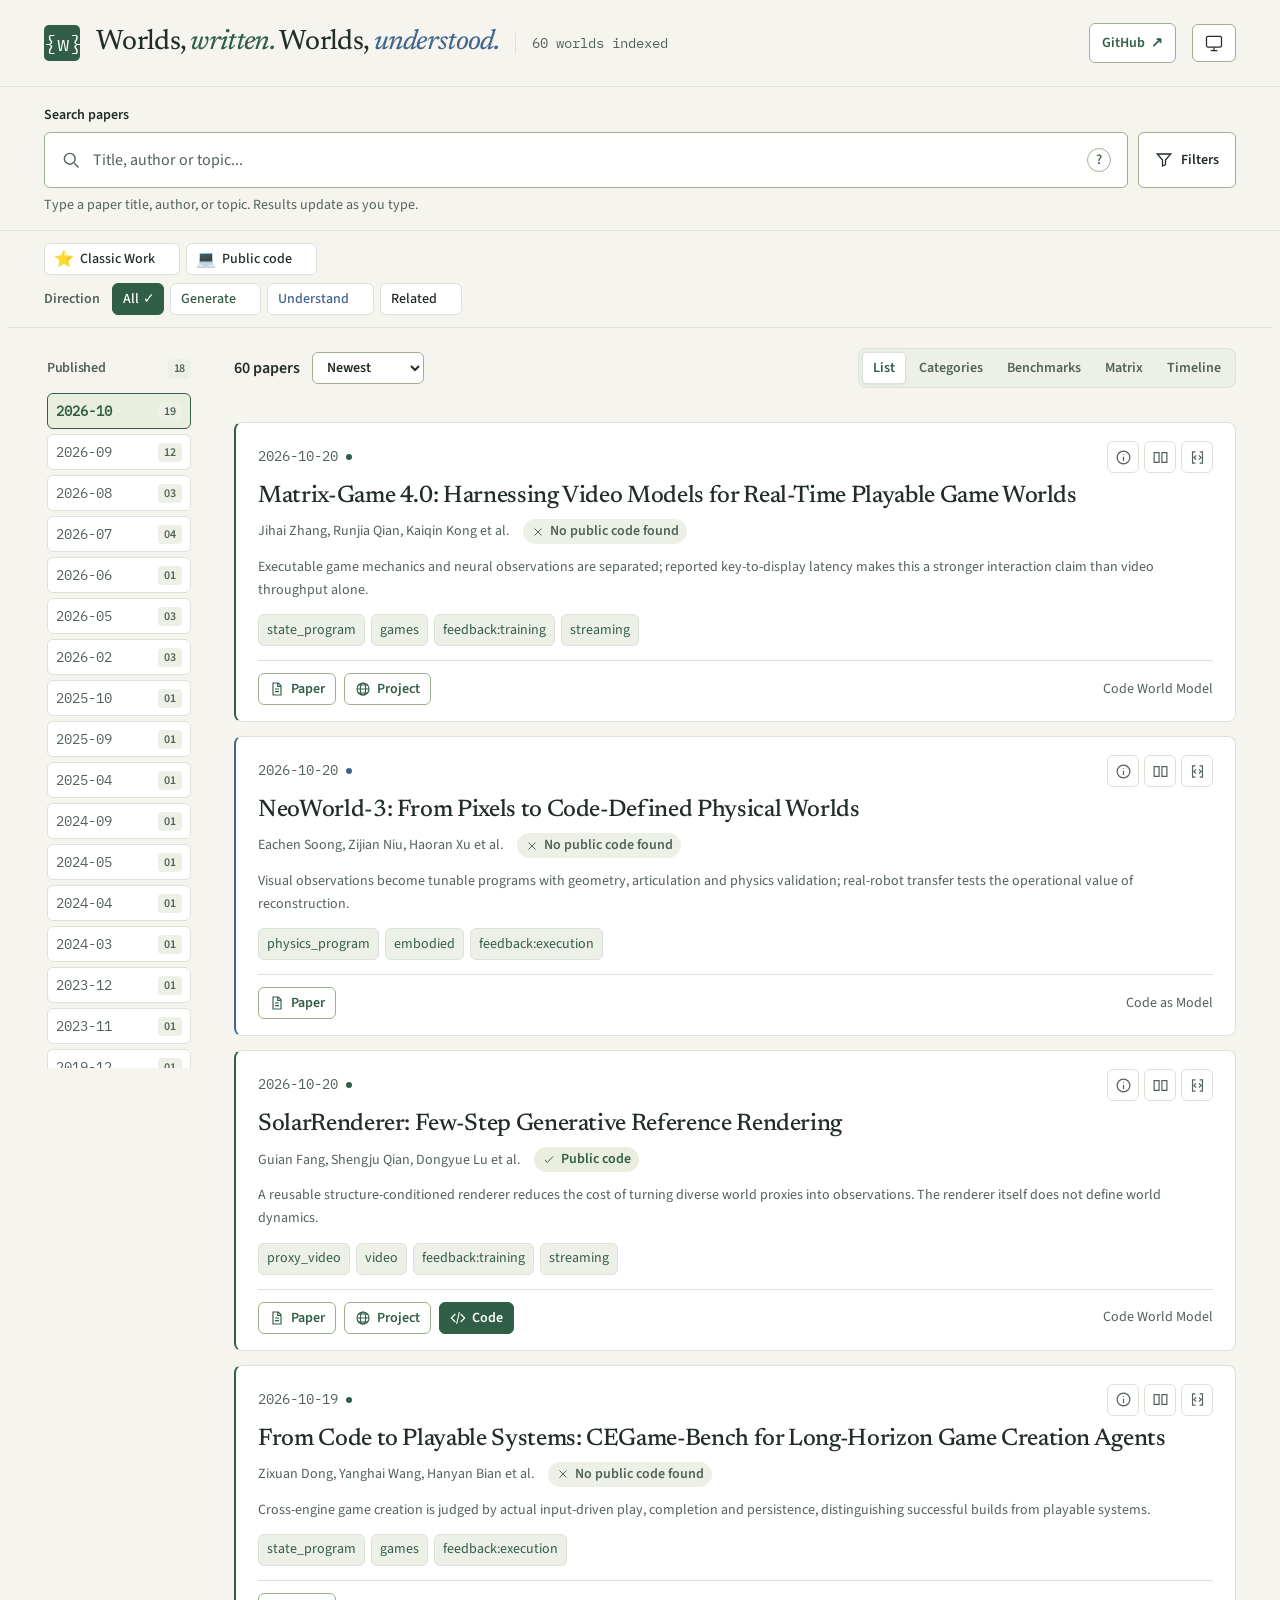
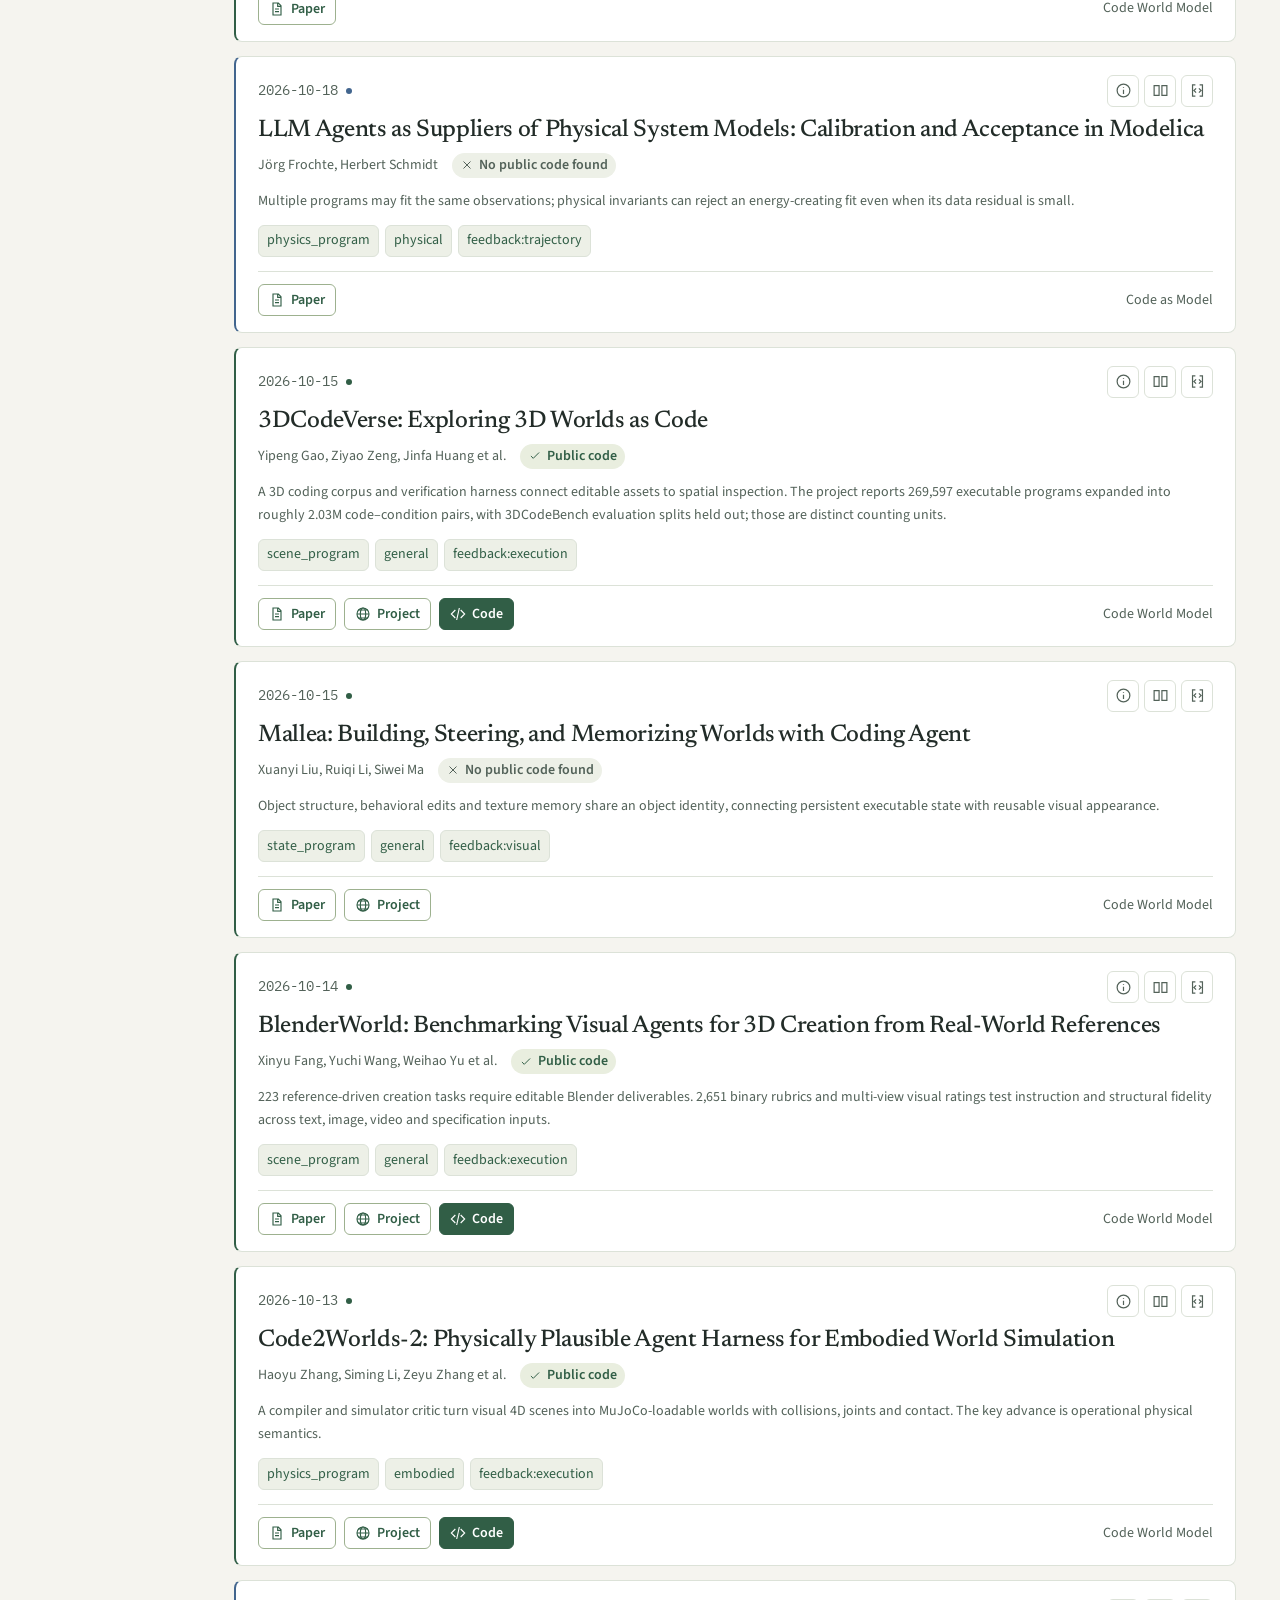
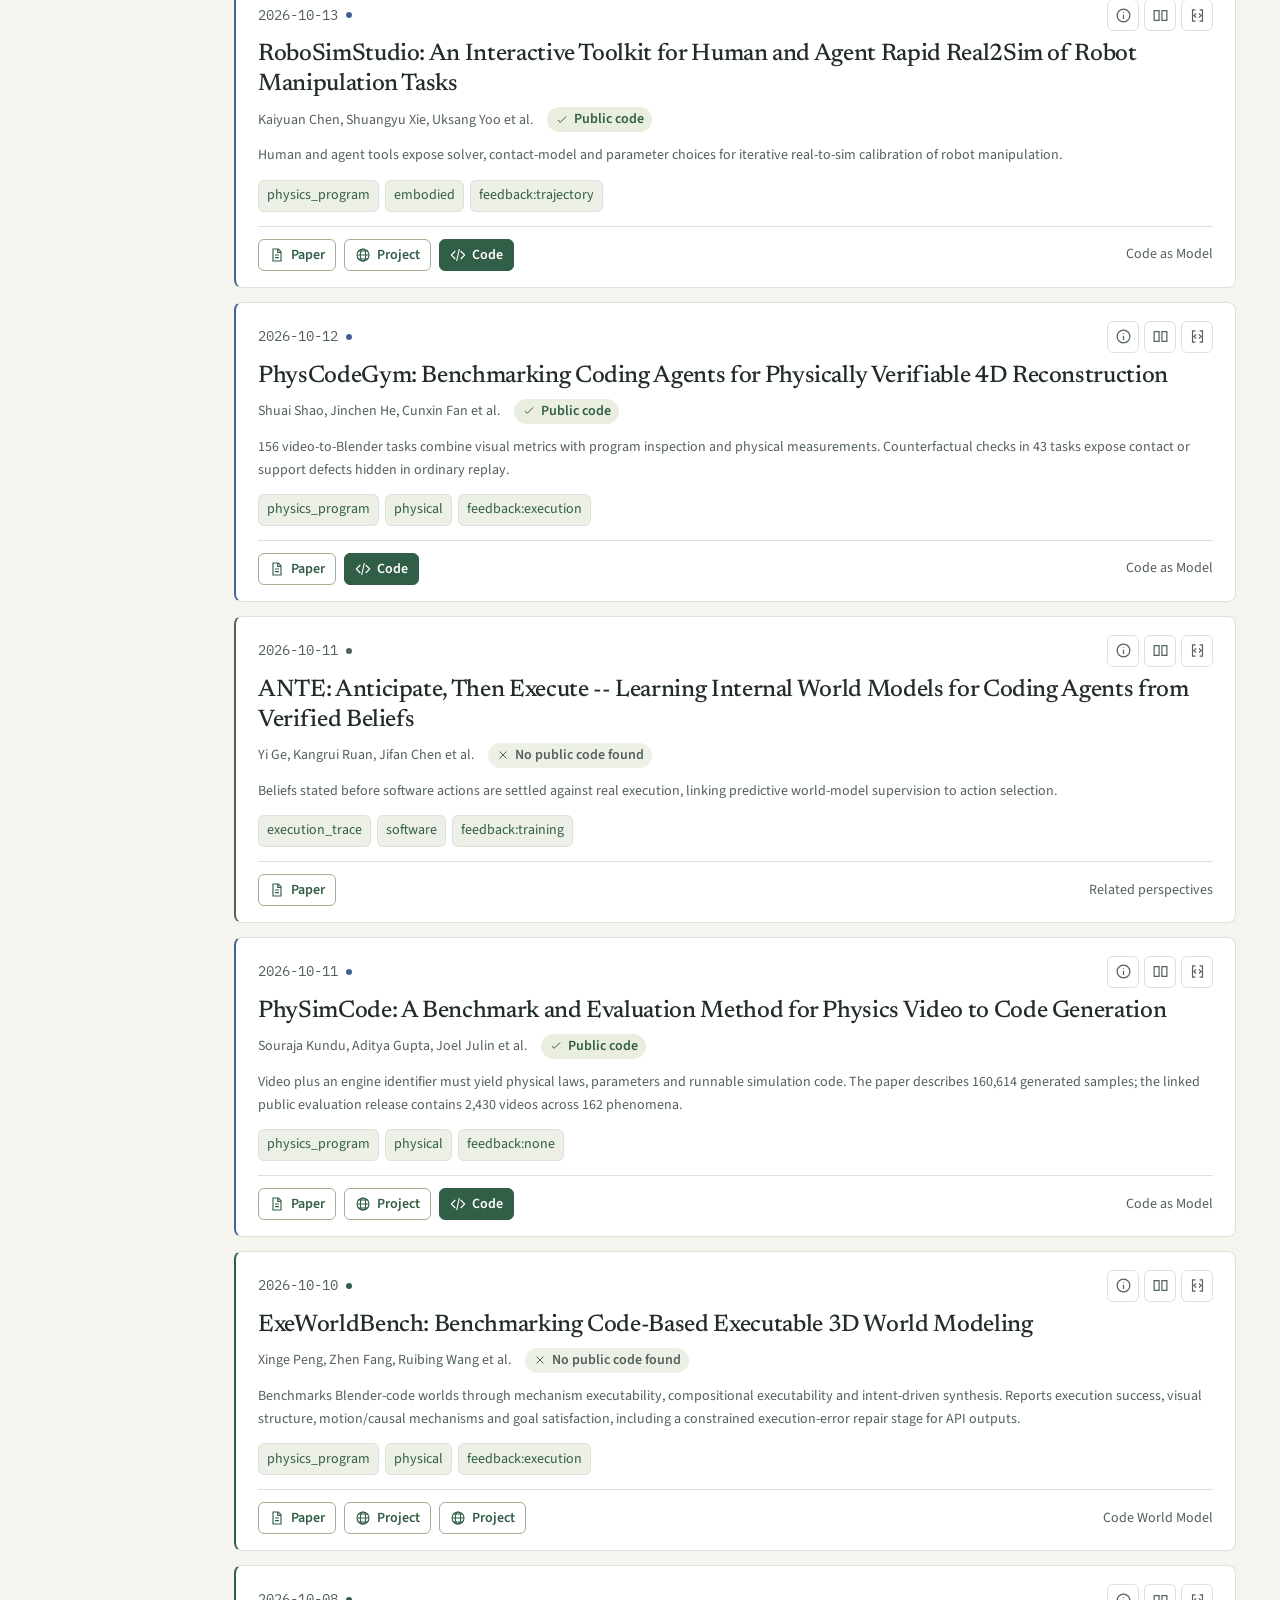
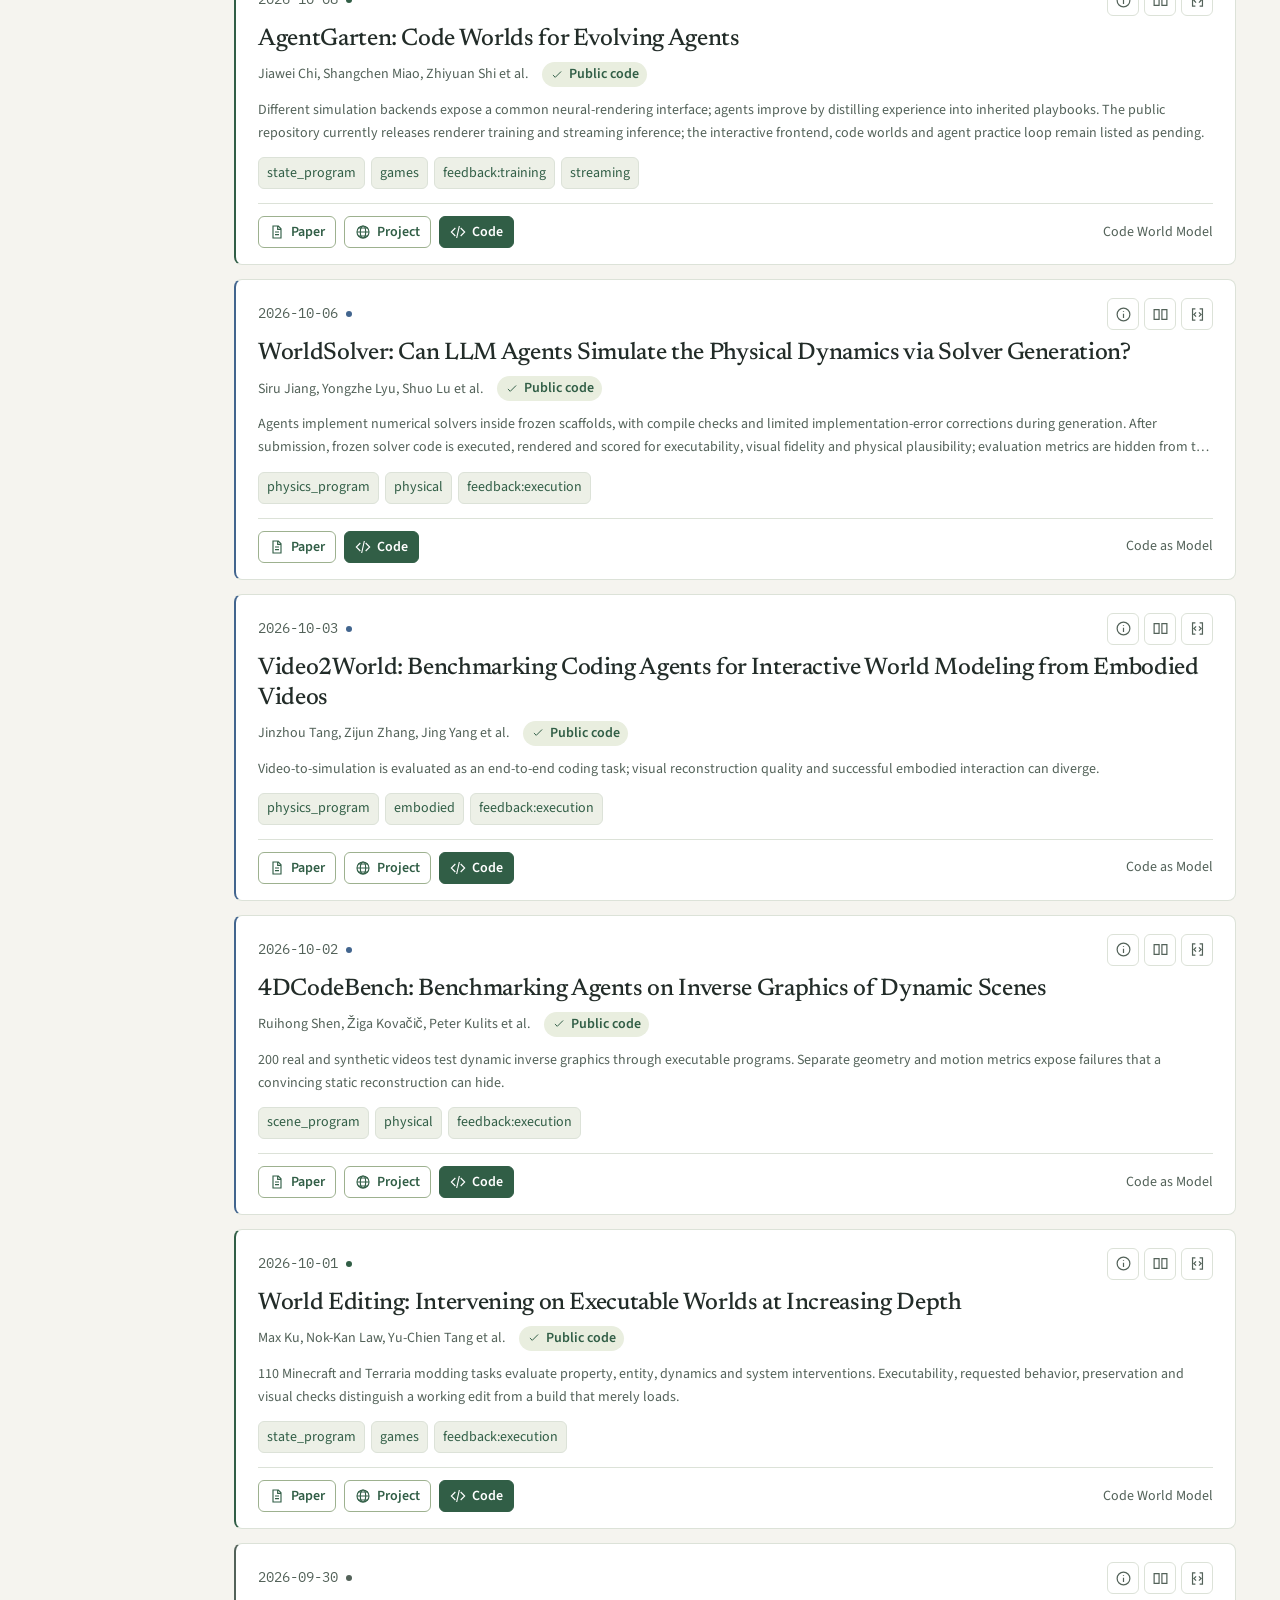
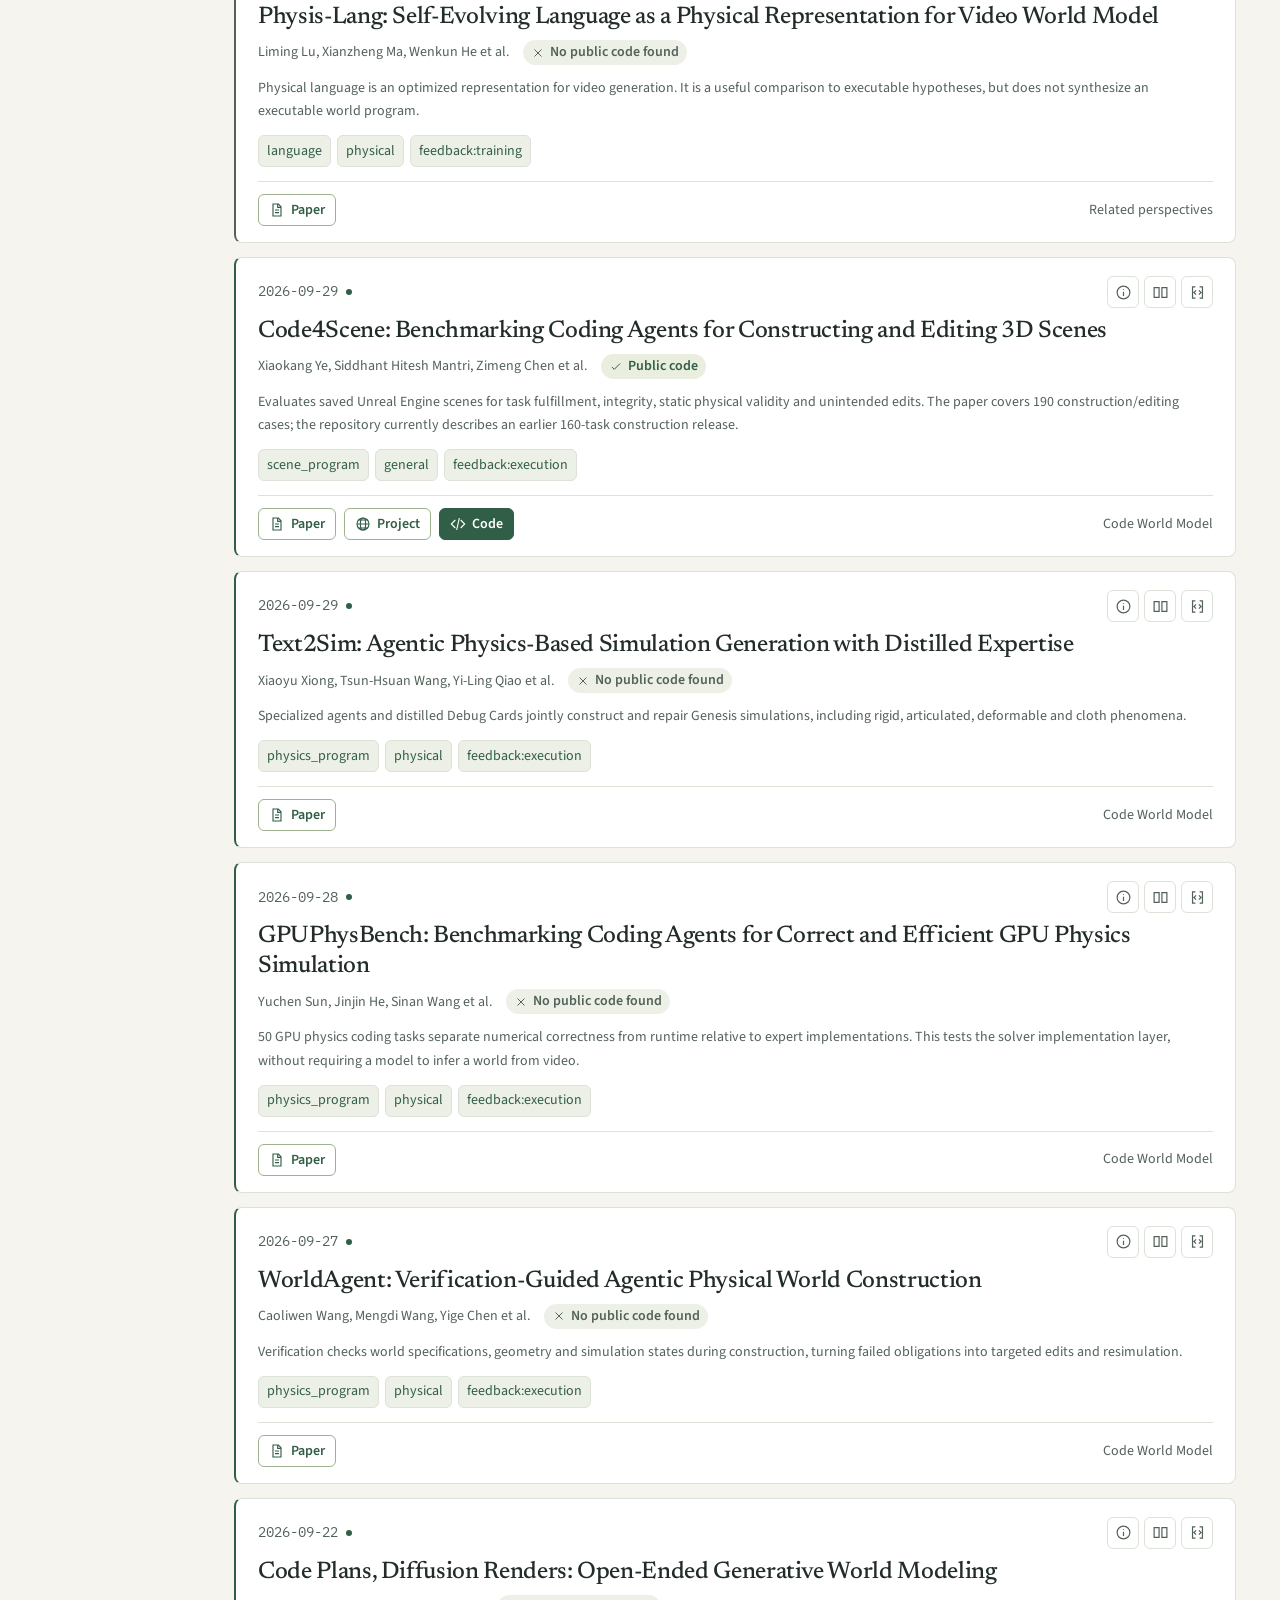
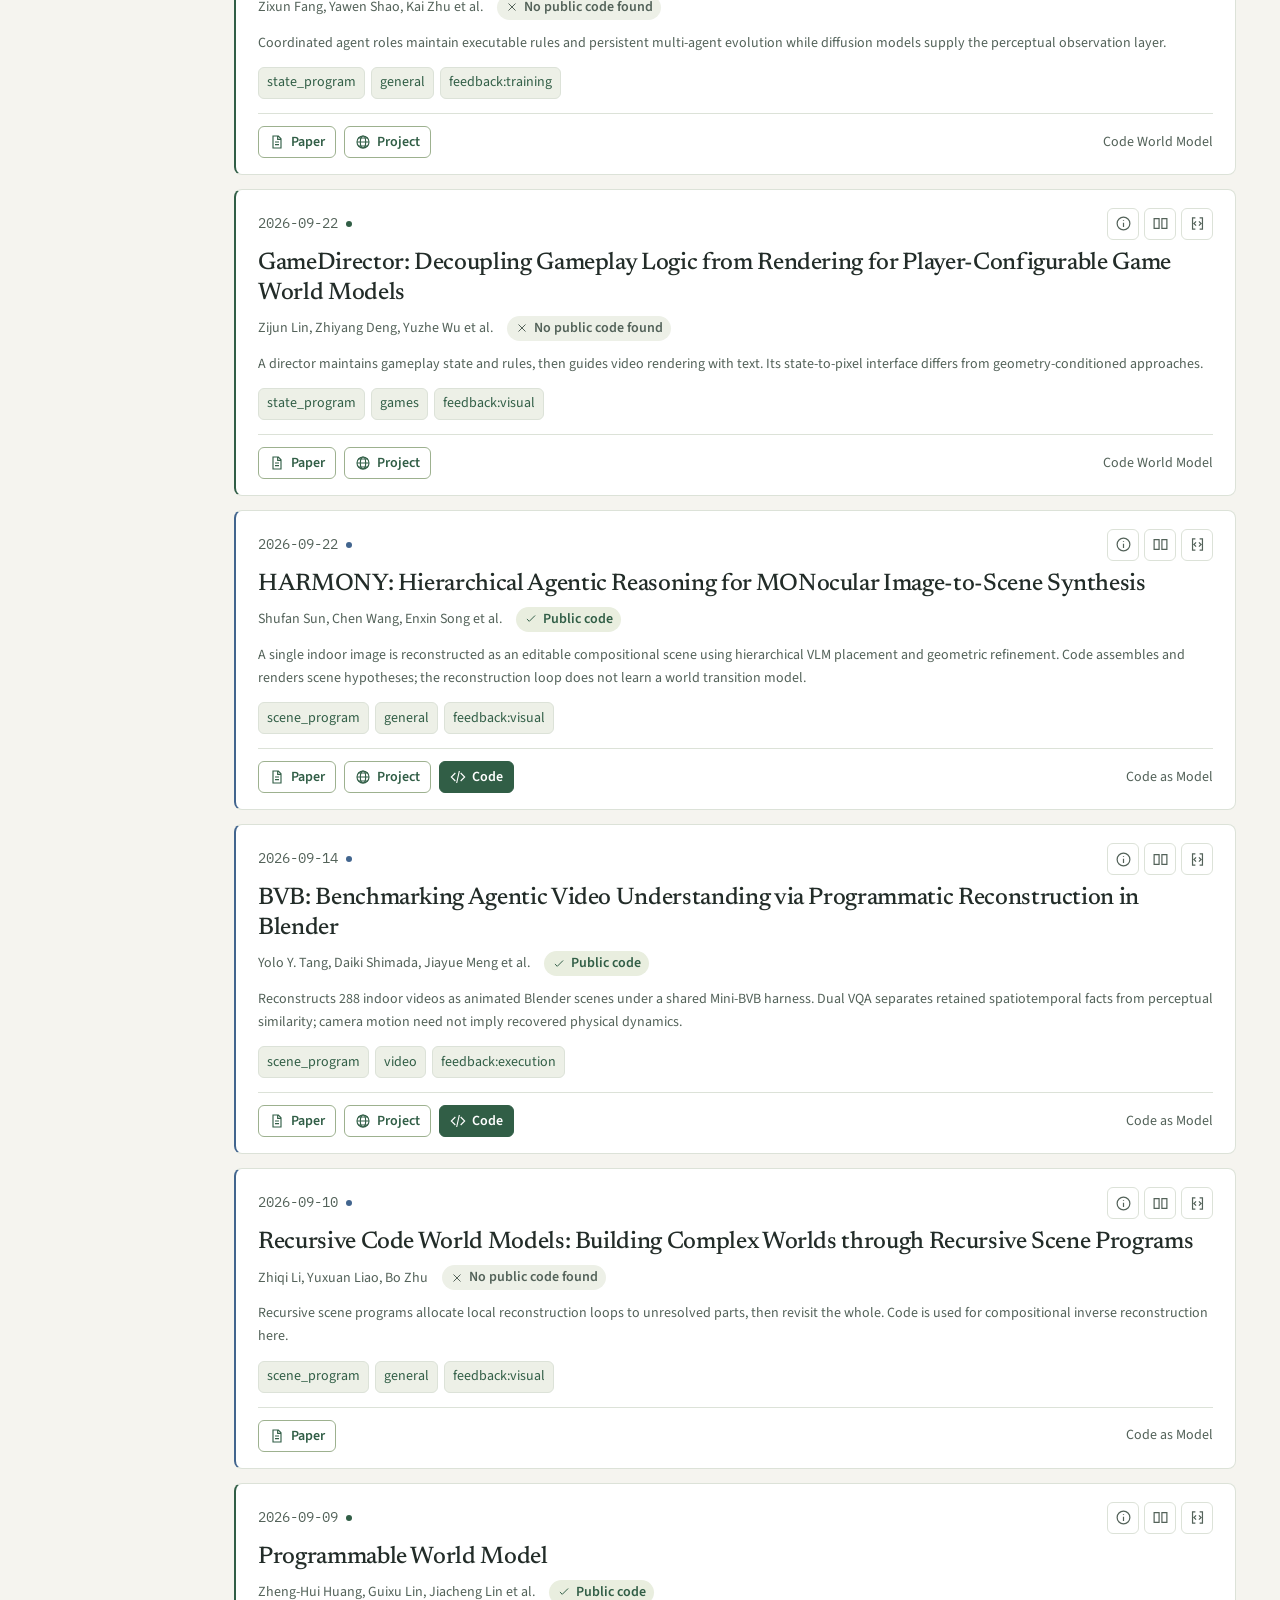
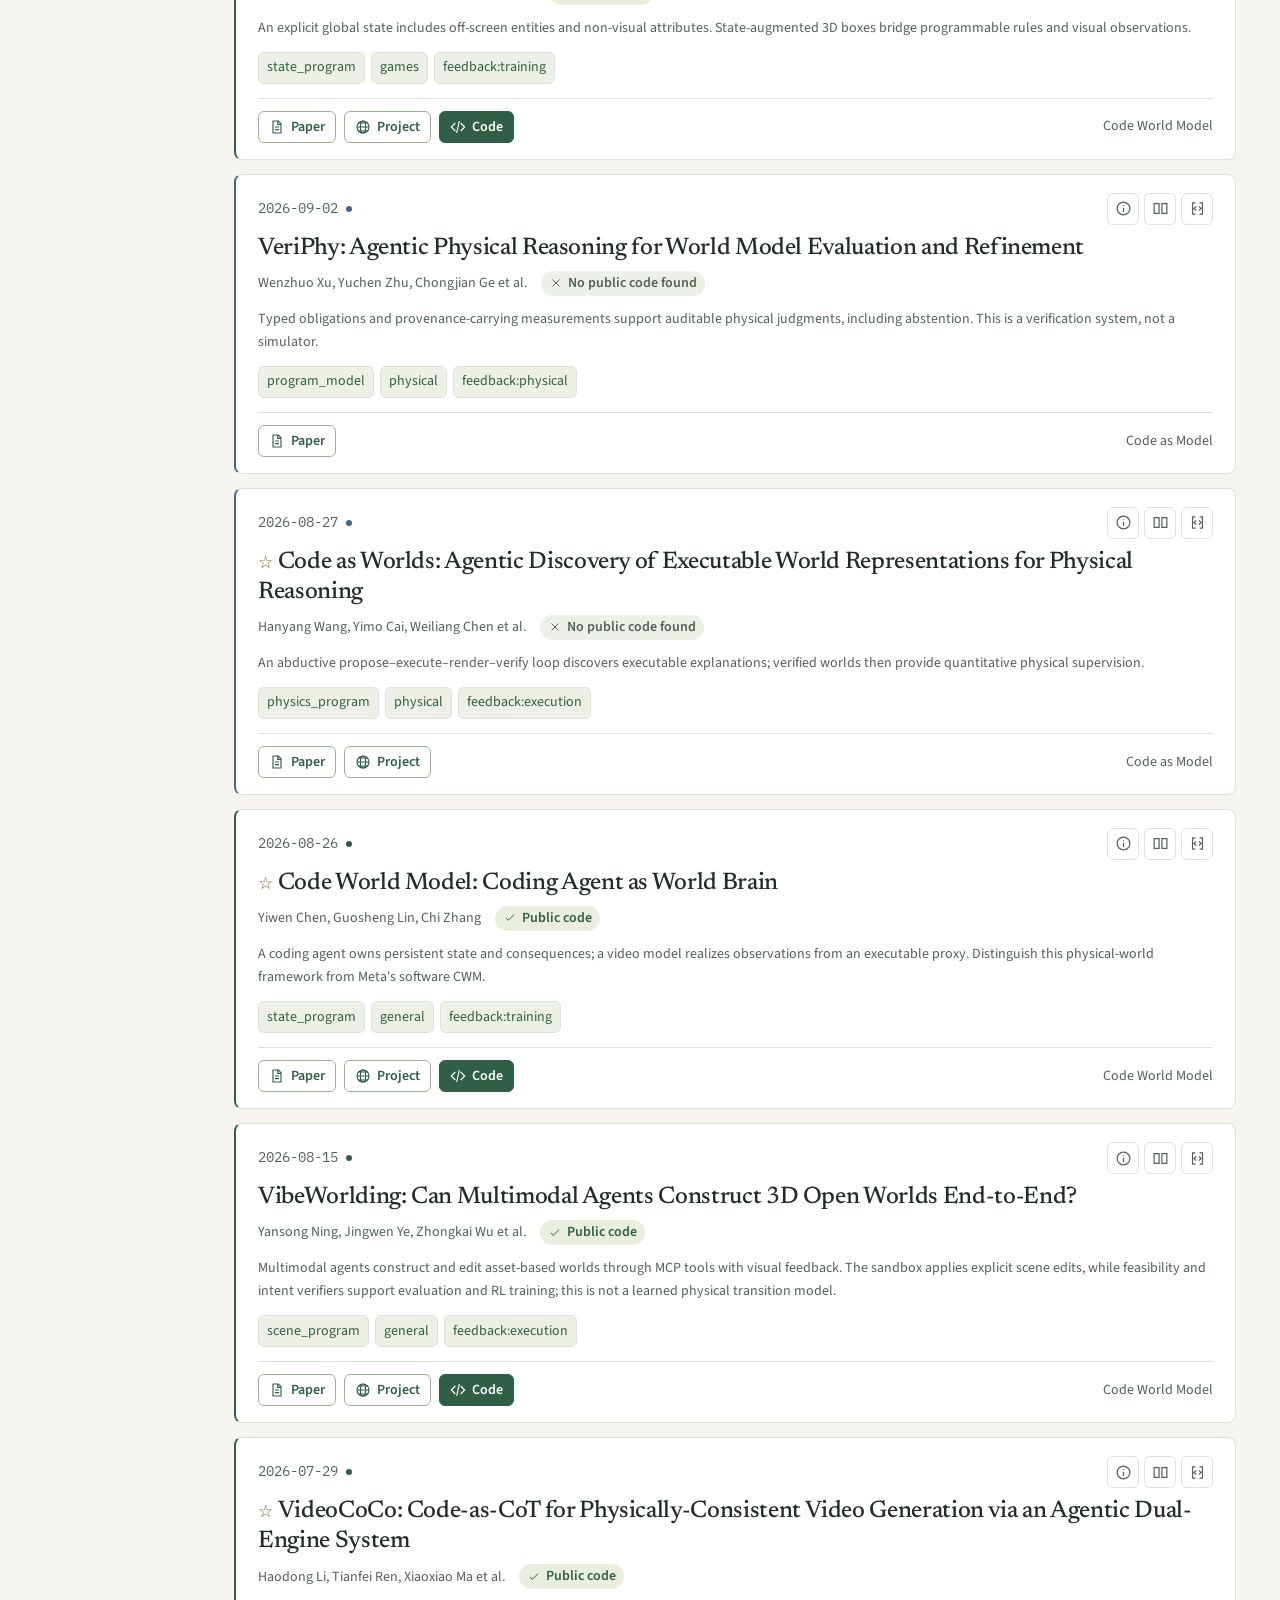
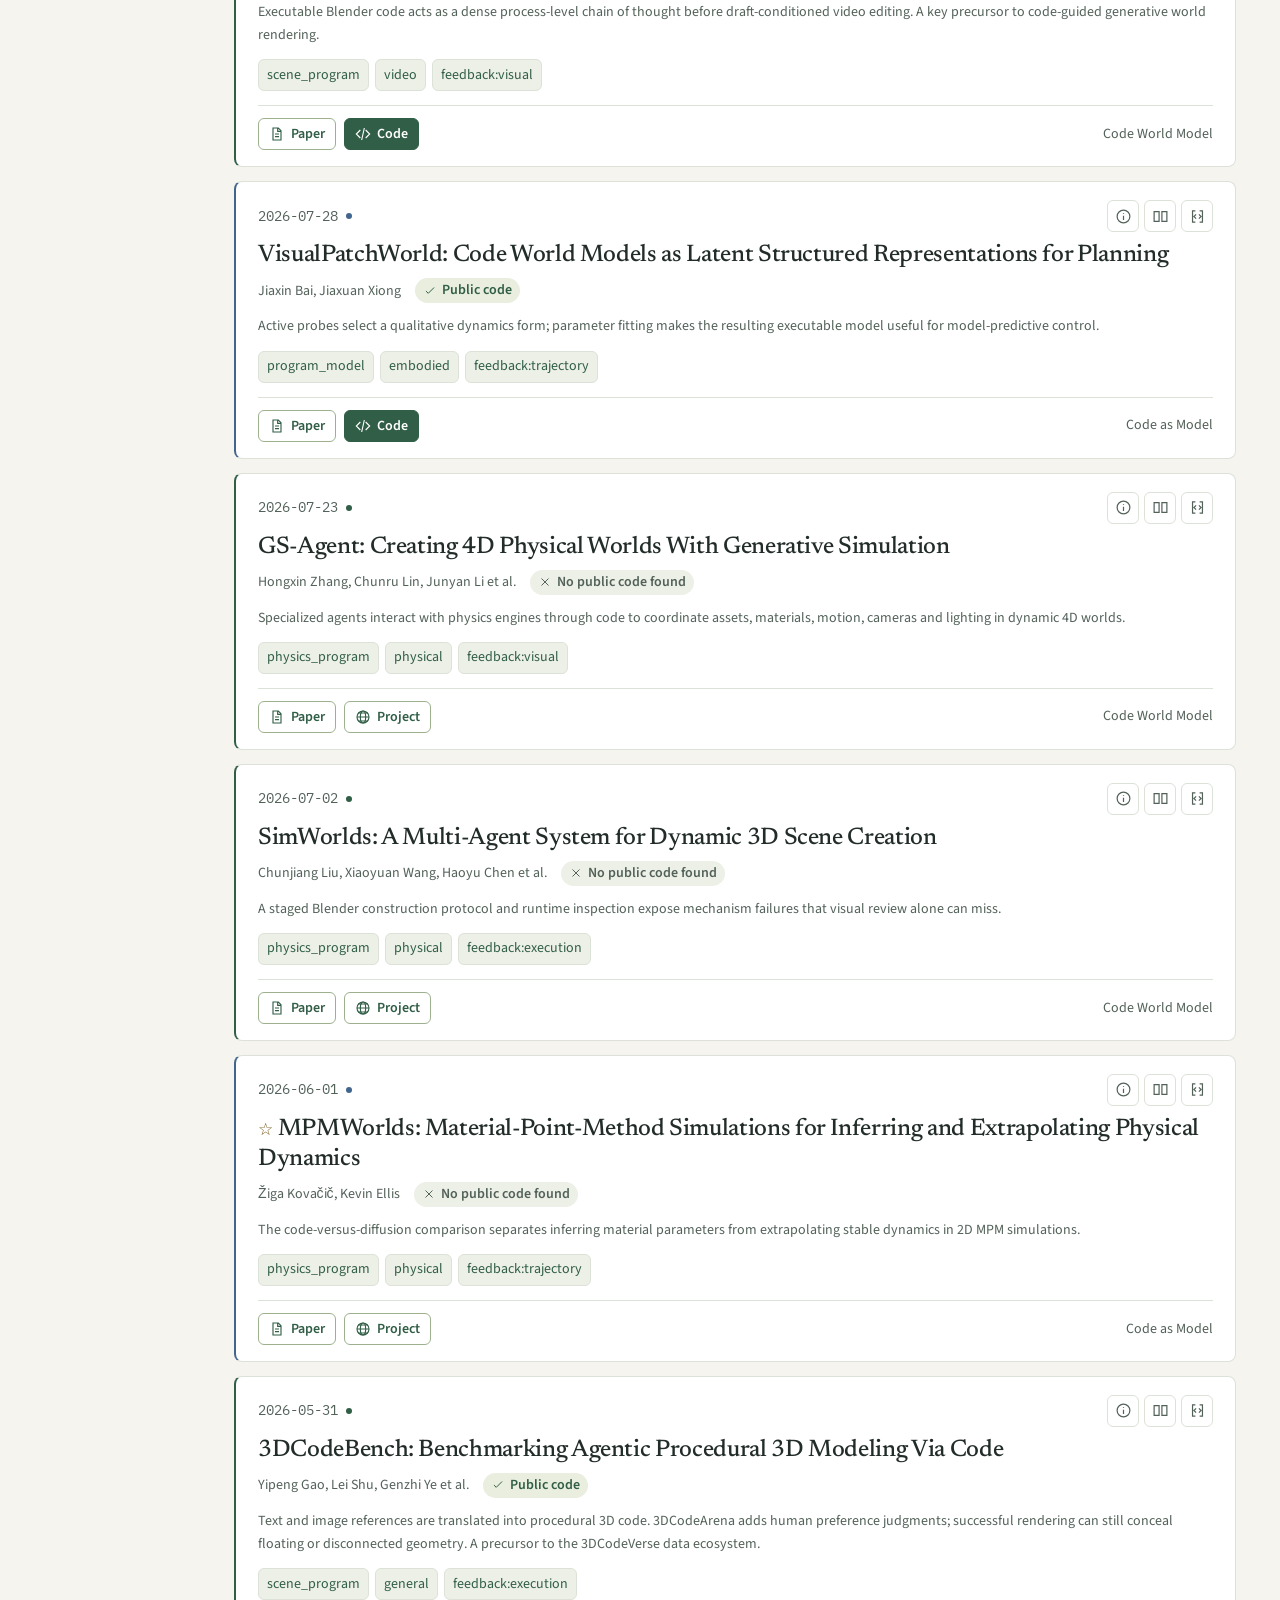
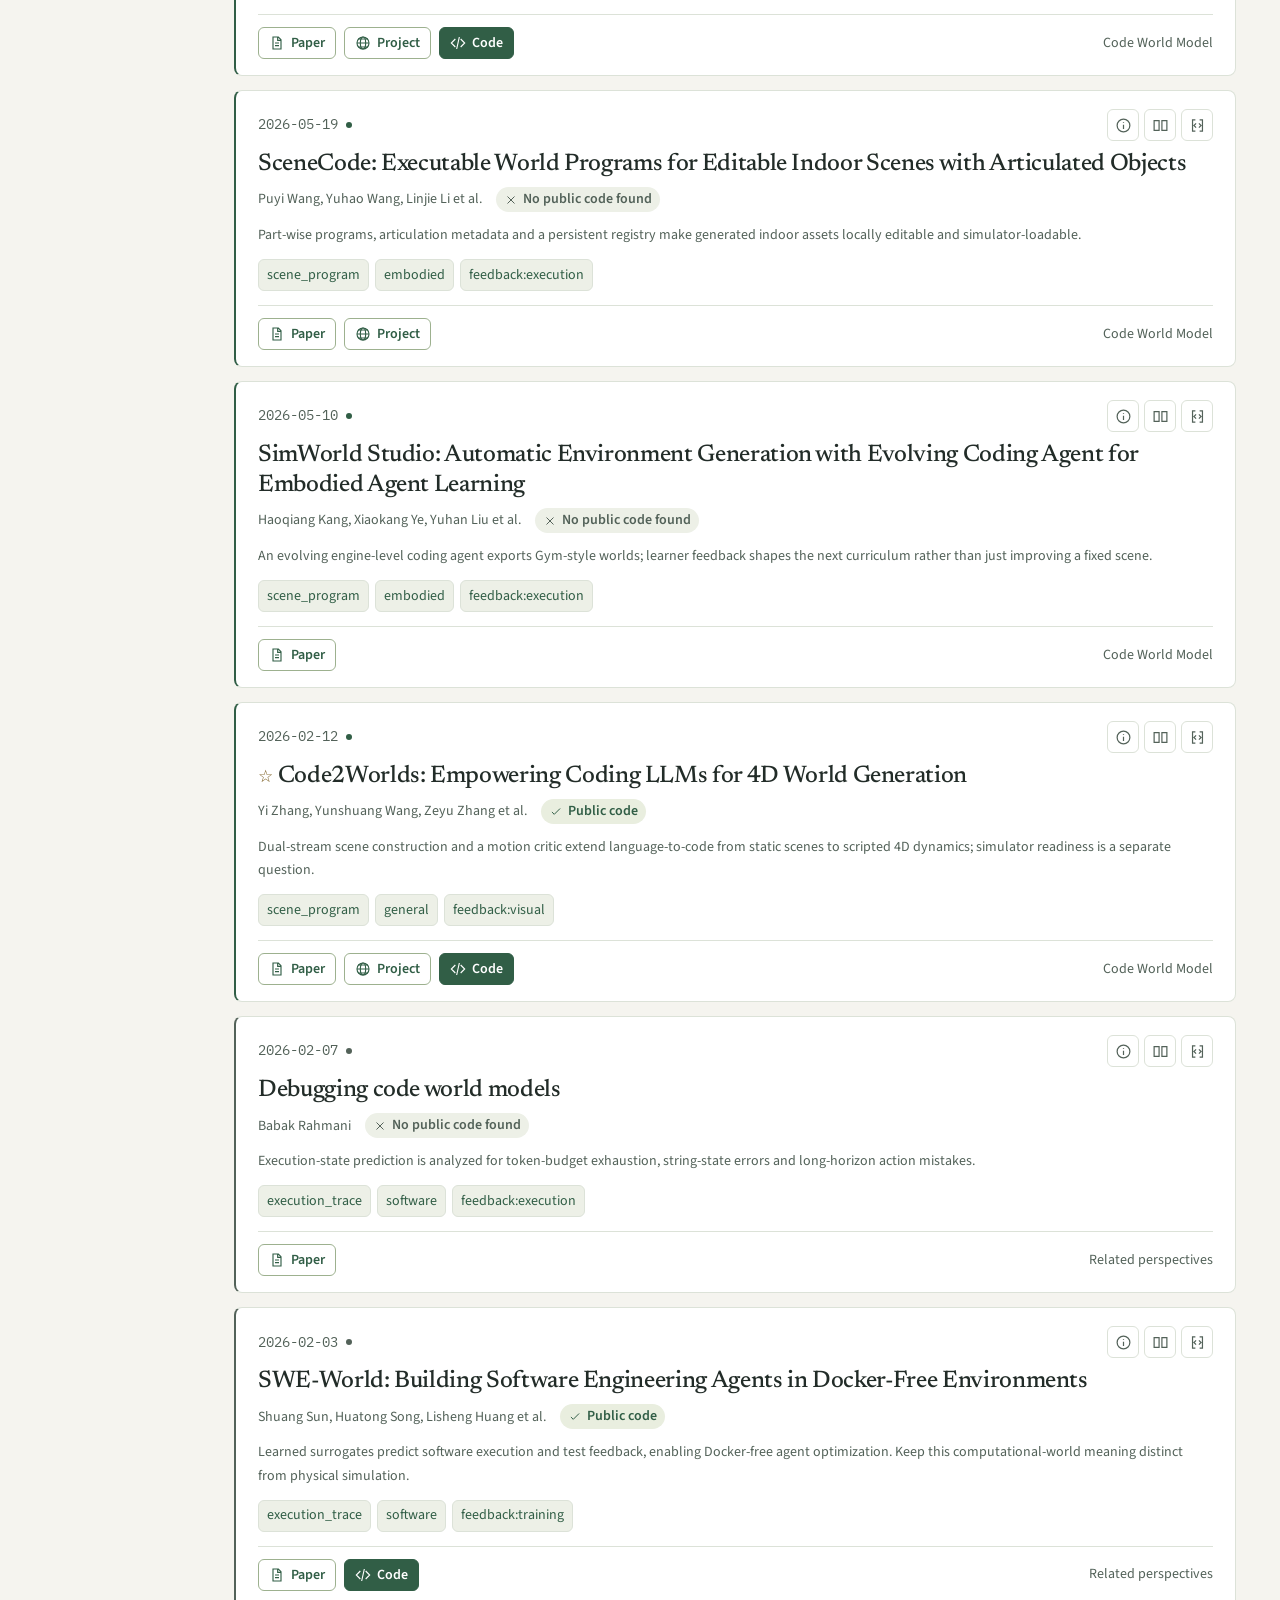
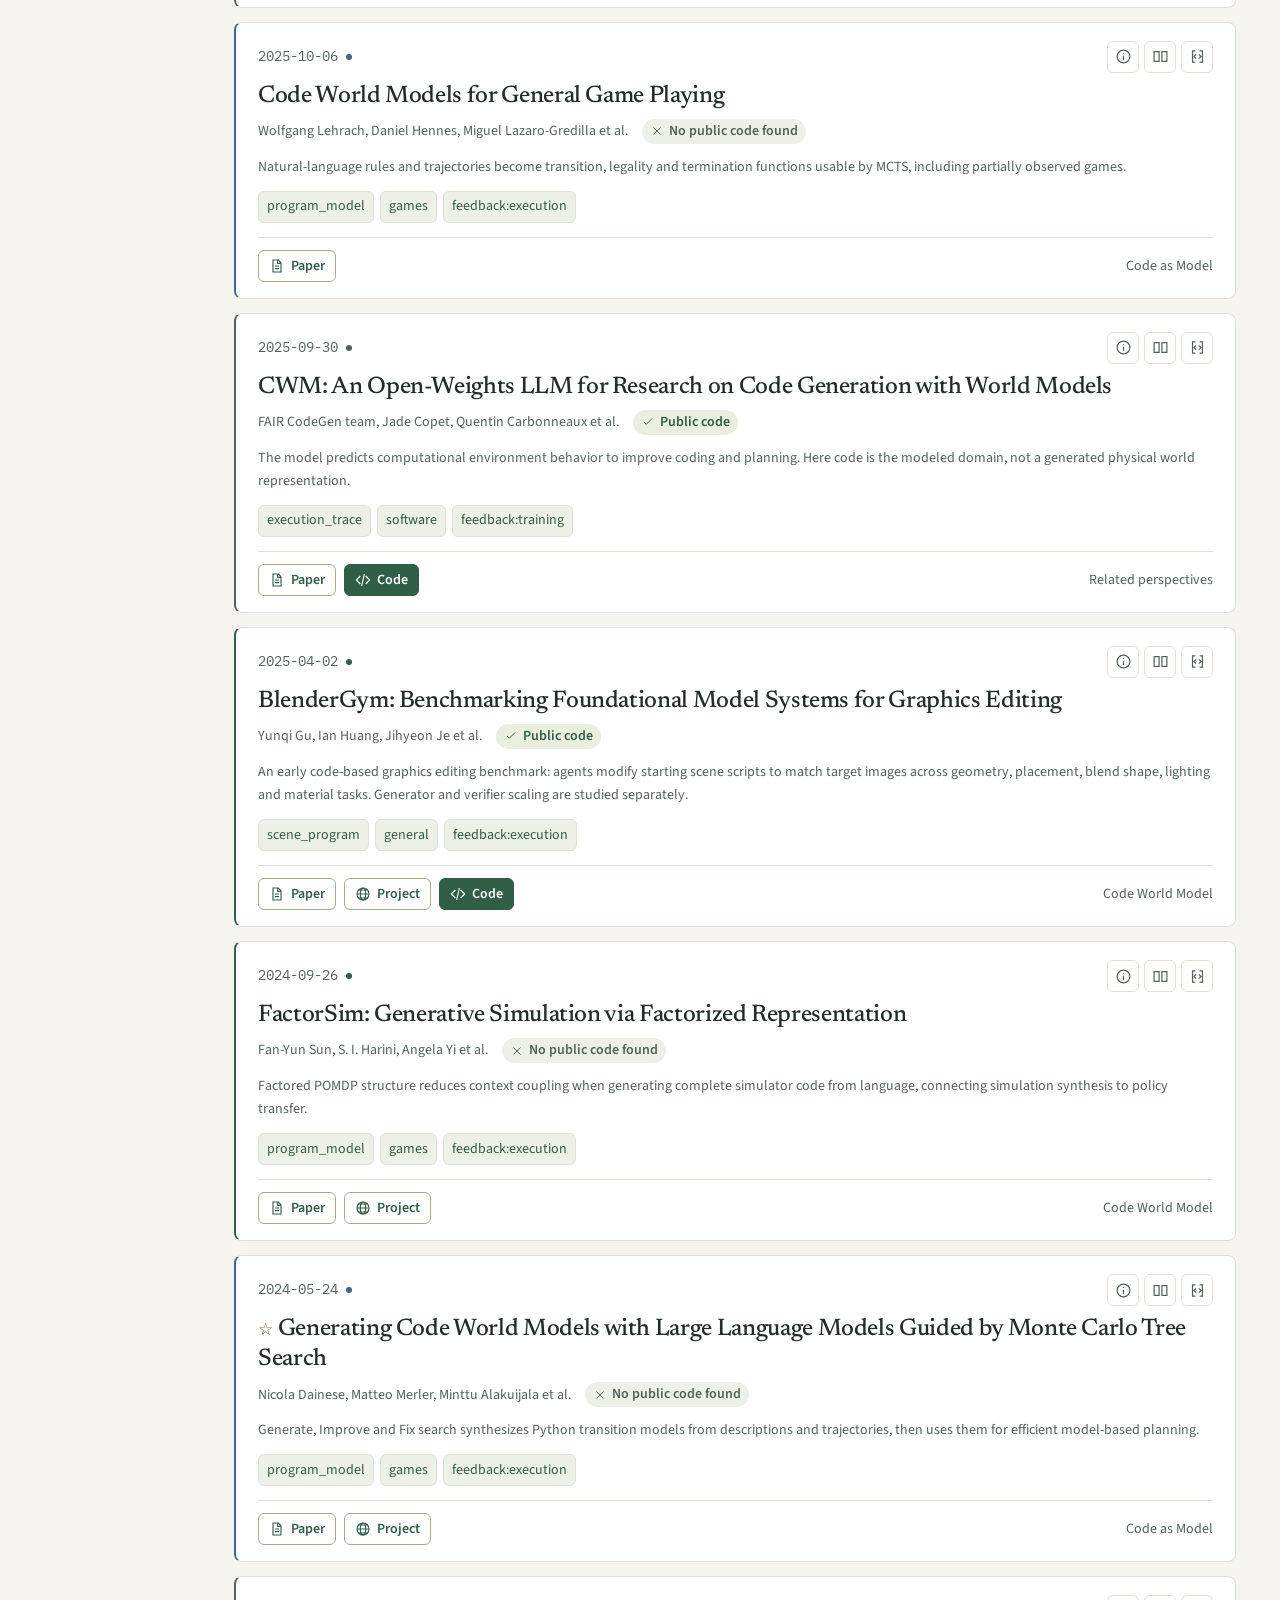
==== commit a3ac0aab: "添加顶部 GitHub 仓库入口并适配移动端" ====
--- a/site/index.html
+++ b/site/index.html
@@ -19,6 +19,7 @@
 <a class="command-brand" href="index.html" aria-label="Awesome Code World Model home"><span class="brand-mark">{w}</span></a>
 <h1>Worlds, <em>written.</em> Worlds, <em>understood.</em></h1>
 <span class="header-count" id="catalog-count"></span>
+<a class="github-home" id="github-home-link" href="https://github.com/awesome-cwm/Awesome-Code-World-Model" aria-label="GitHub repository home">GitHub <span aria-hidden="true">&nearr;</span></a>
 </header>
 <main id="library">
 <section class="command-toolbar" aria-label="Search the collection">
--- a/site/home.css
+++ b/site/home.css
@@ -20,7 +20,8 @@
 .command-header h1 em:first-child { color:var(--green); }
 .command-header h1 em:last-child { color:var(--blue); }
 .header-count { font:14px/1.5 var(--mono); color:var(--muted); padding-left:16px; border-left:1px solid var(--line); white-space:nowrap; }
-.command-header .theme-toggle { margin-left:auto; flex-shrink:0; }
+.command-home .github-home { display:inline-flex; align-items:center; justify-content:center; gap:6px; flex-shrink:0; margin-left:auto; min-height:40px; padding:8px 12px; border:1px solid var(--border-selected); border-radius:6px; background:var(--surface); color:var(--green); font:600 14px/1.5 var(--sans); white-space:nowrap; }
+.command-header .theme-toggle { flex-shrink:0; }
 .command-toolbar { position:sticky; top:0; z-index:20; background:var(--paper); border-block:1px solid var(--line); }
 .command-toolbar-inner { max-width:1264px; padding:18px 36px 14px; margin:auto; position:relative; }
 .search-label { display:block; margin-bottom:6px; font:600 14px/1.5 var(--sans); }
@@ -171,7 +172,7 @@
 @media(max-width:800px) {
   .command-header { height:76px; padding:0 24px; gap:12px; }
   .command-header h1 { font-size:23px; }
-  .header-count { padding-left:12px; }
+  .header-count { display:none; }
   .command-toolbar-inner { padding:14px 24px 12px; }
   .command-layout { padding:0 24px; }
   .browse-tags { padding:12px 24px; }
@@ -189,6 +190,7 @@
   .command-brand { display:grid; place-items:center; }
   .command-header .brand-mark { width:29px; height:29px; font-size:18px; }
   .command-header h1 { flex:1; font-size:19px; line-height:1.15; letter-spacing:-.4px; }
+  .command-home .github-home { padding:6px 8px; }
   .header-count { border:0; padding:0; font-size:14px; text-align:center; }
   .header-count span { display:none; }
   .command-header .theme-toggle { width:40px; min-height:40px; padding:6px; }
